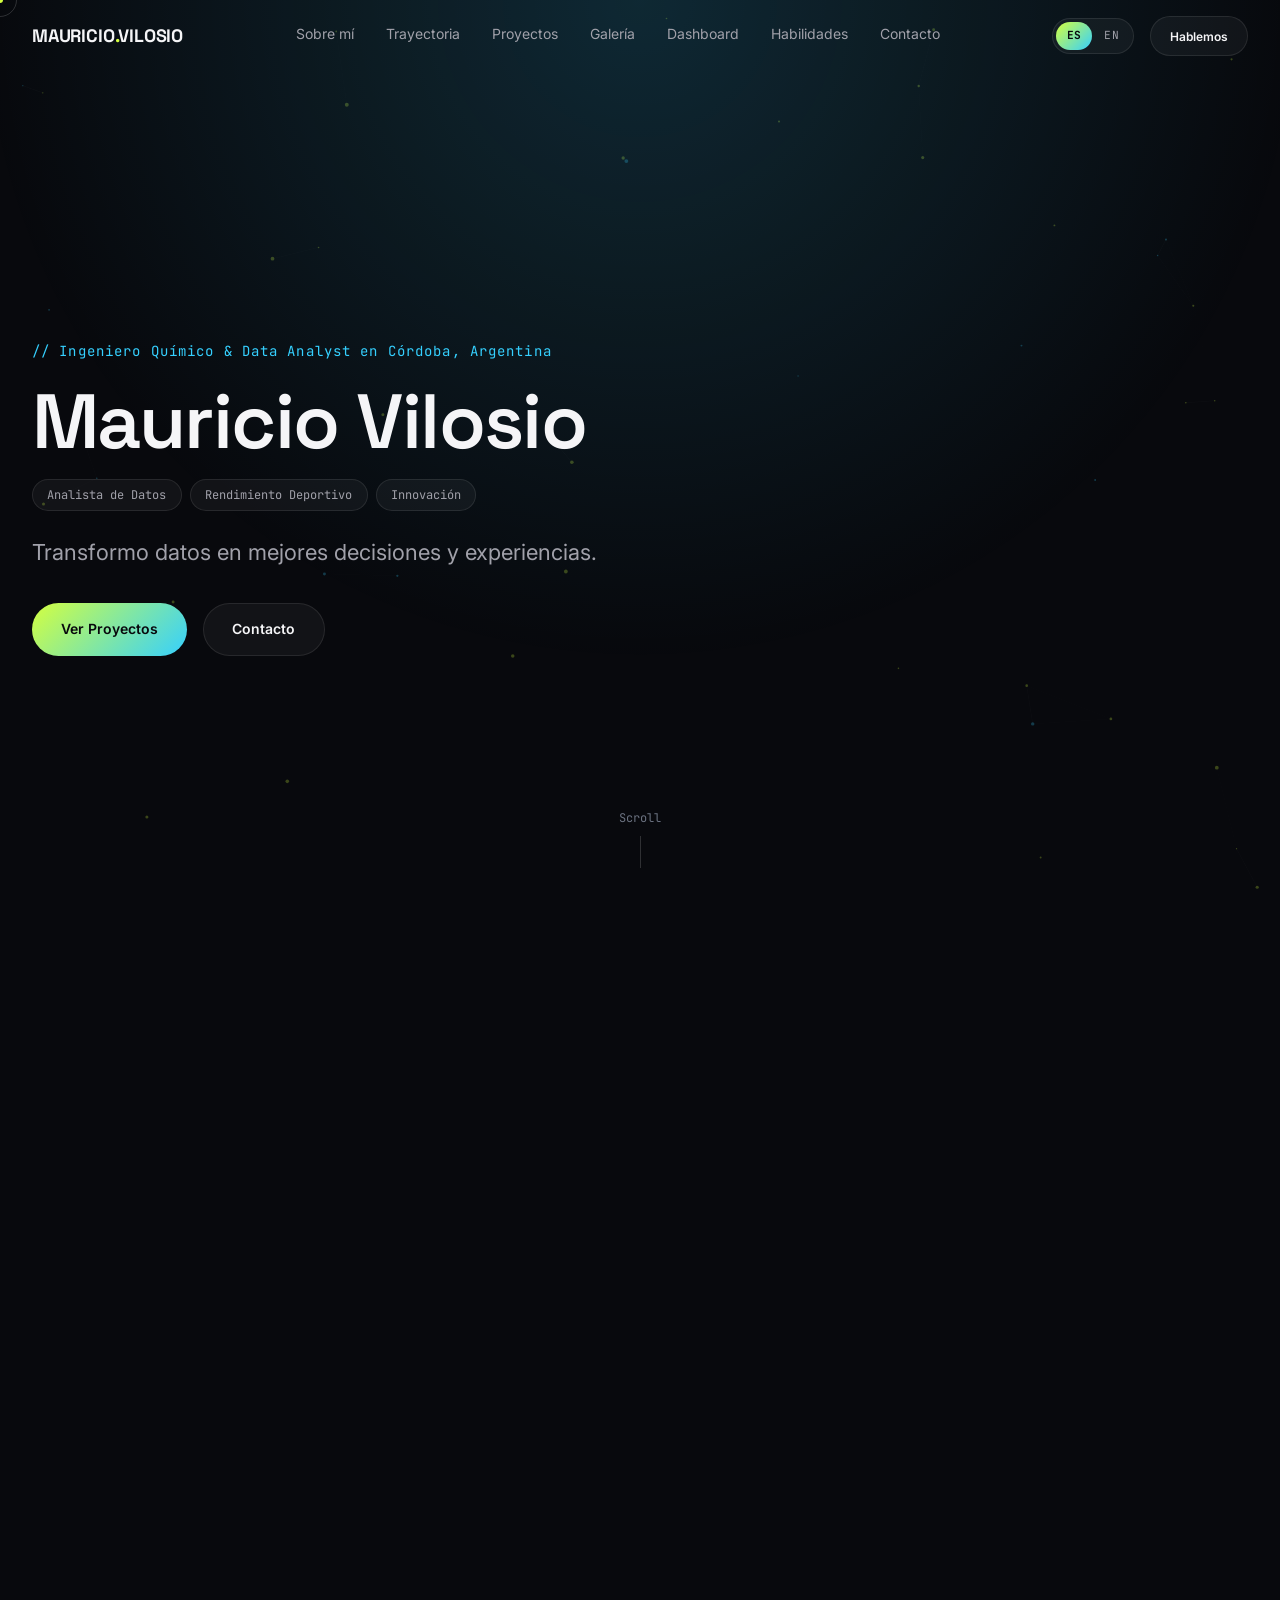
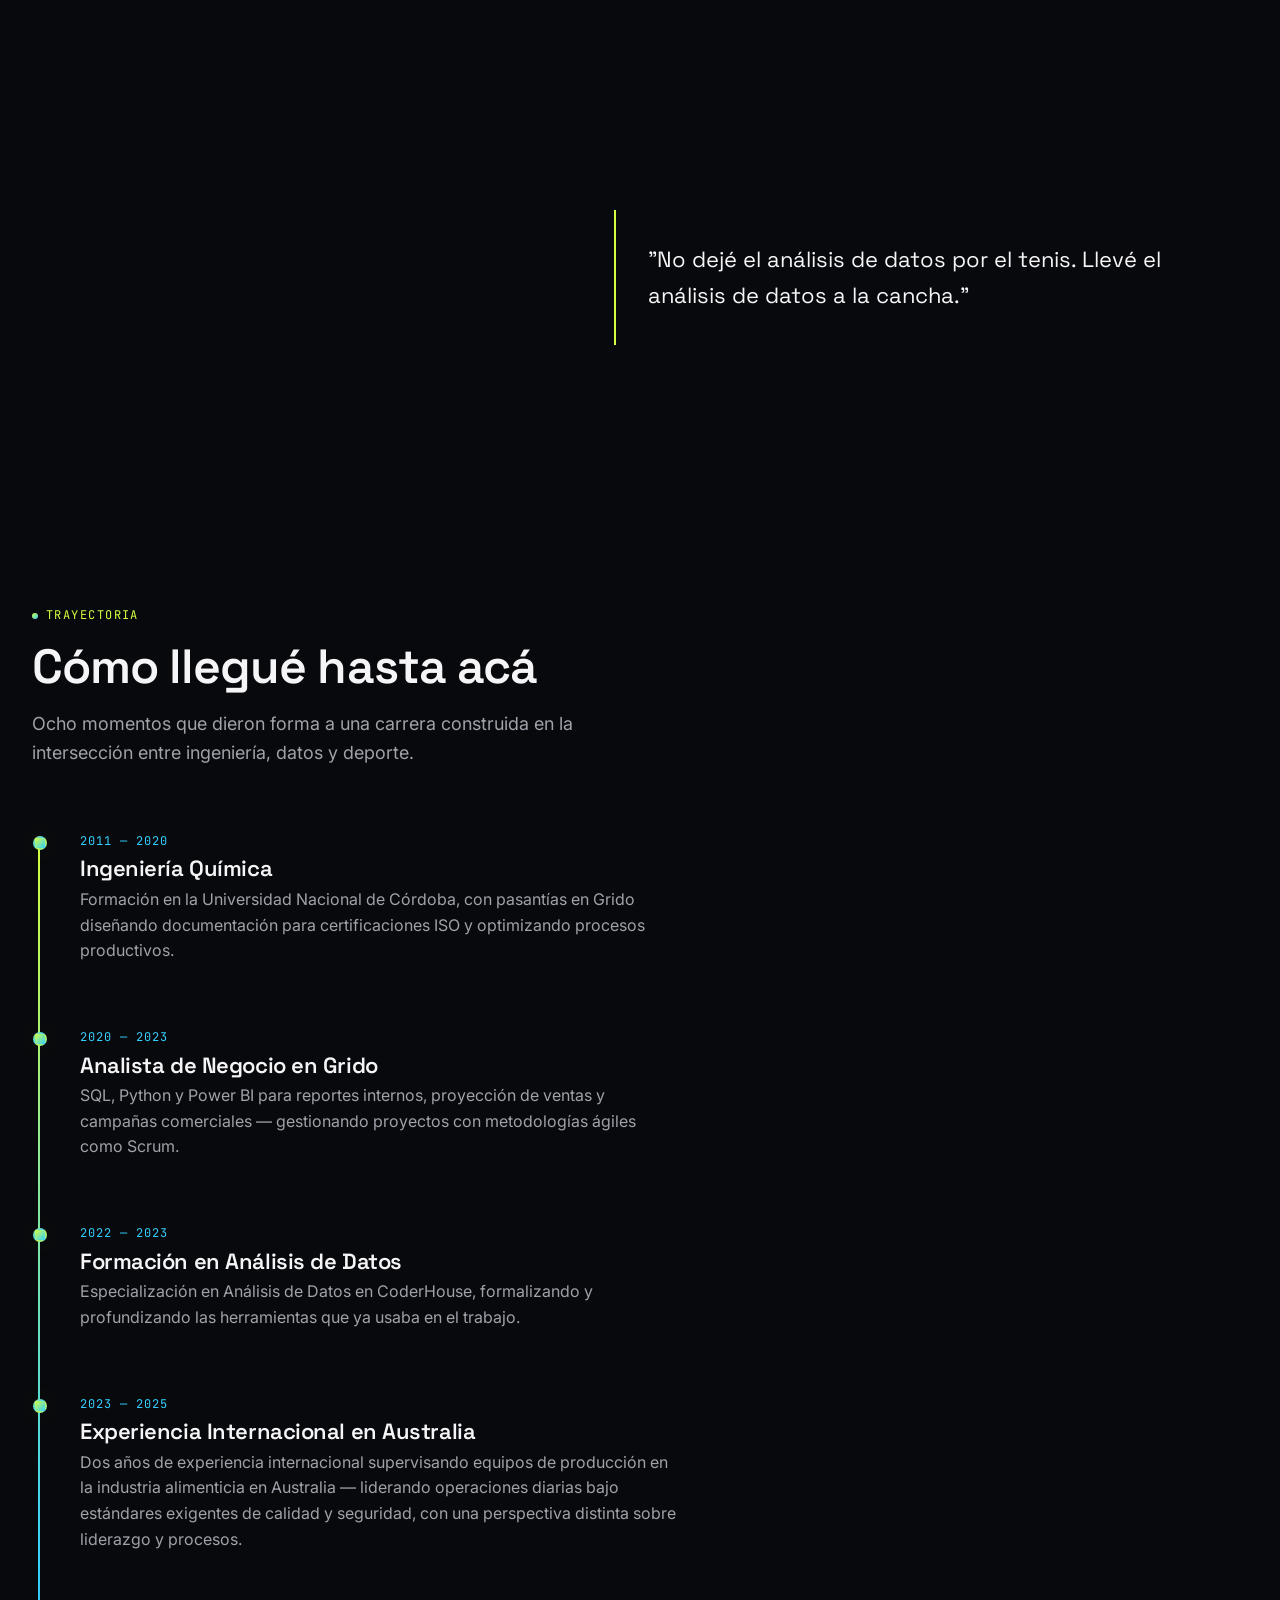
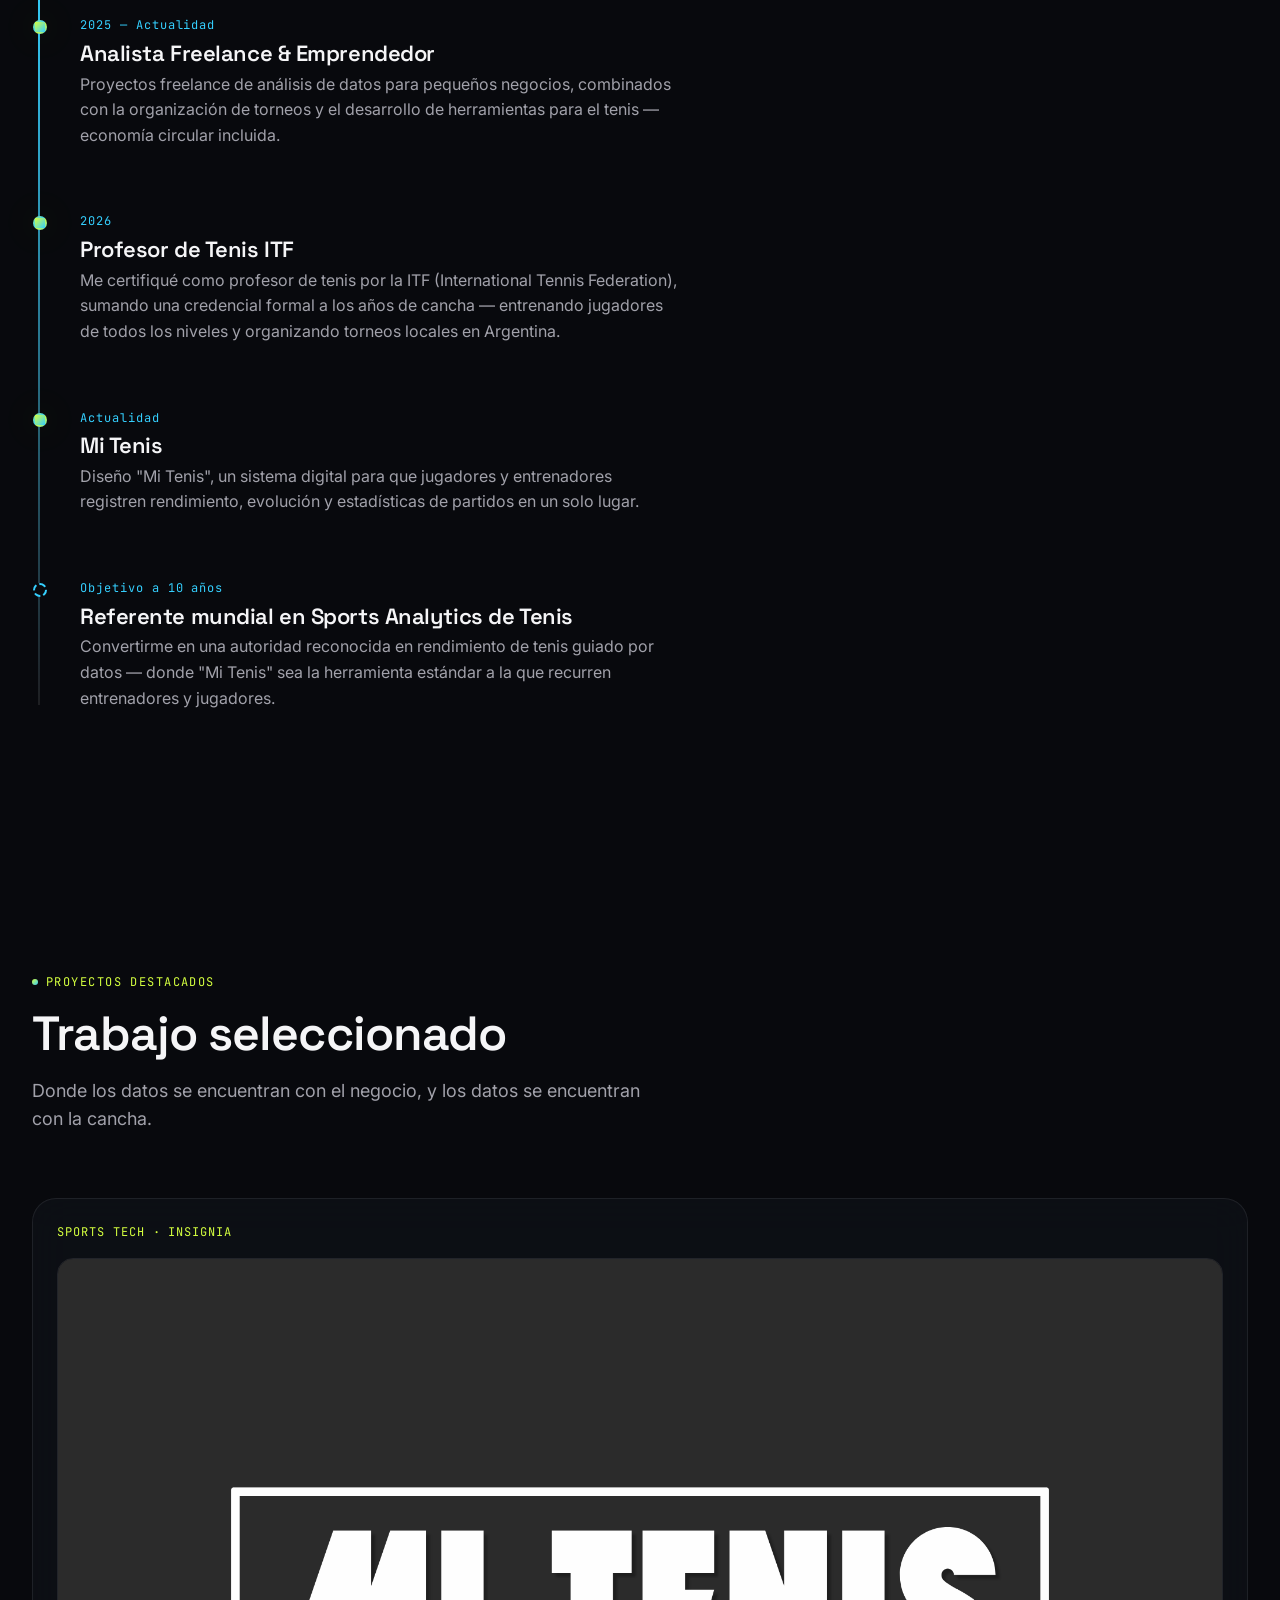
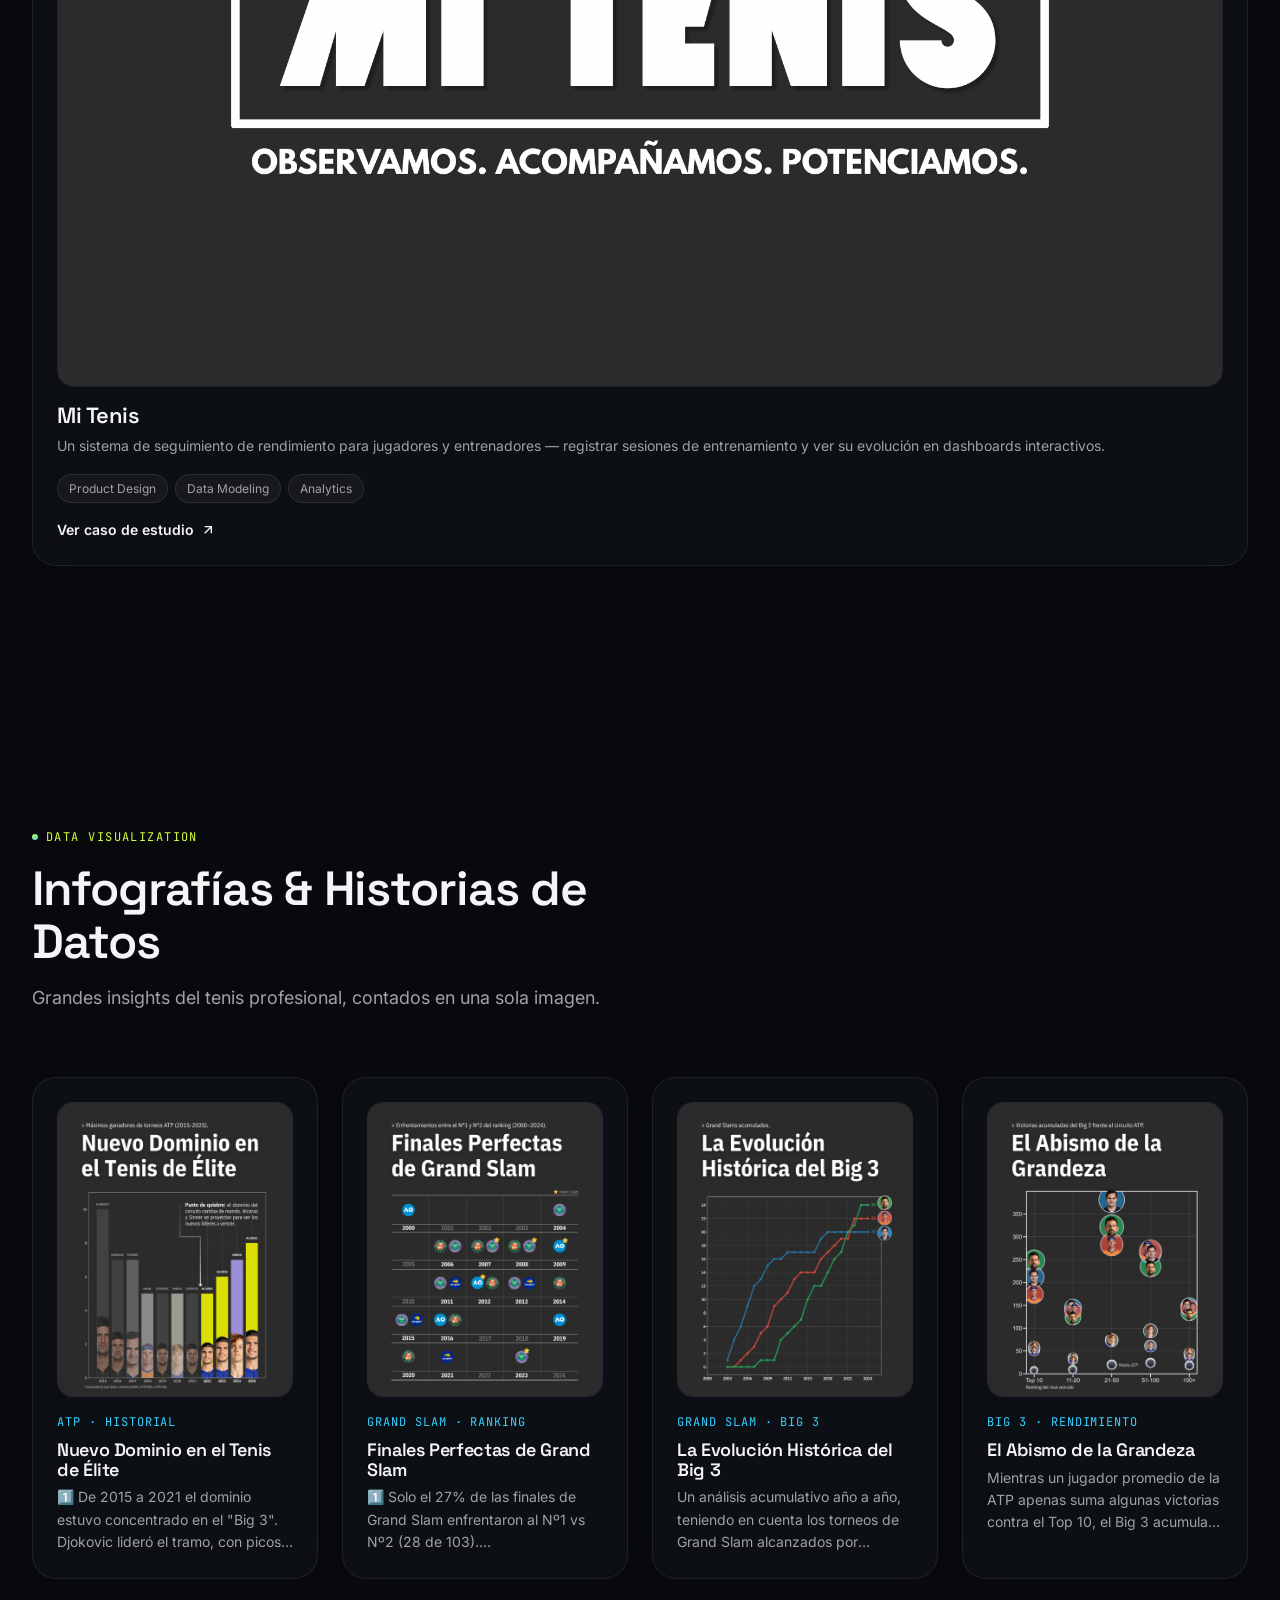
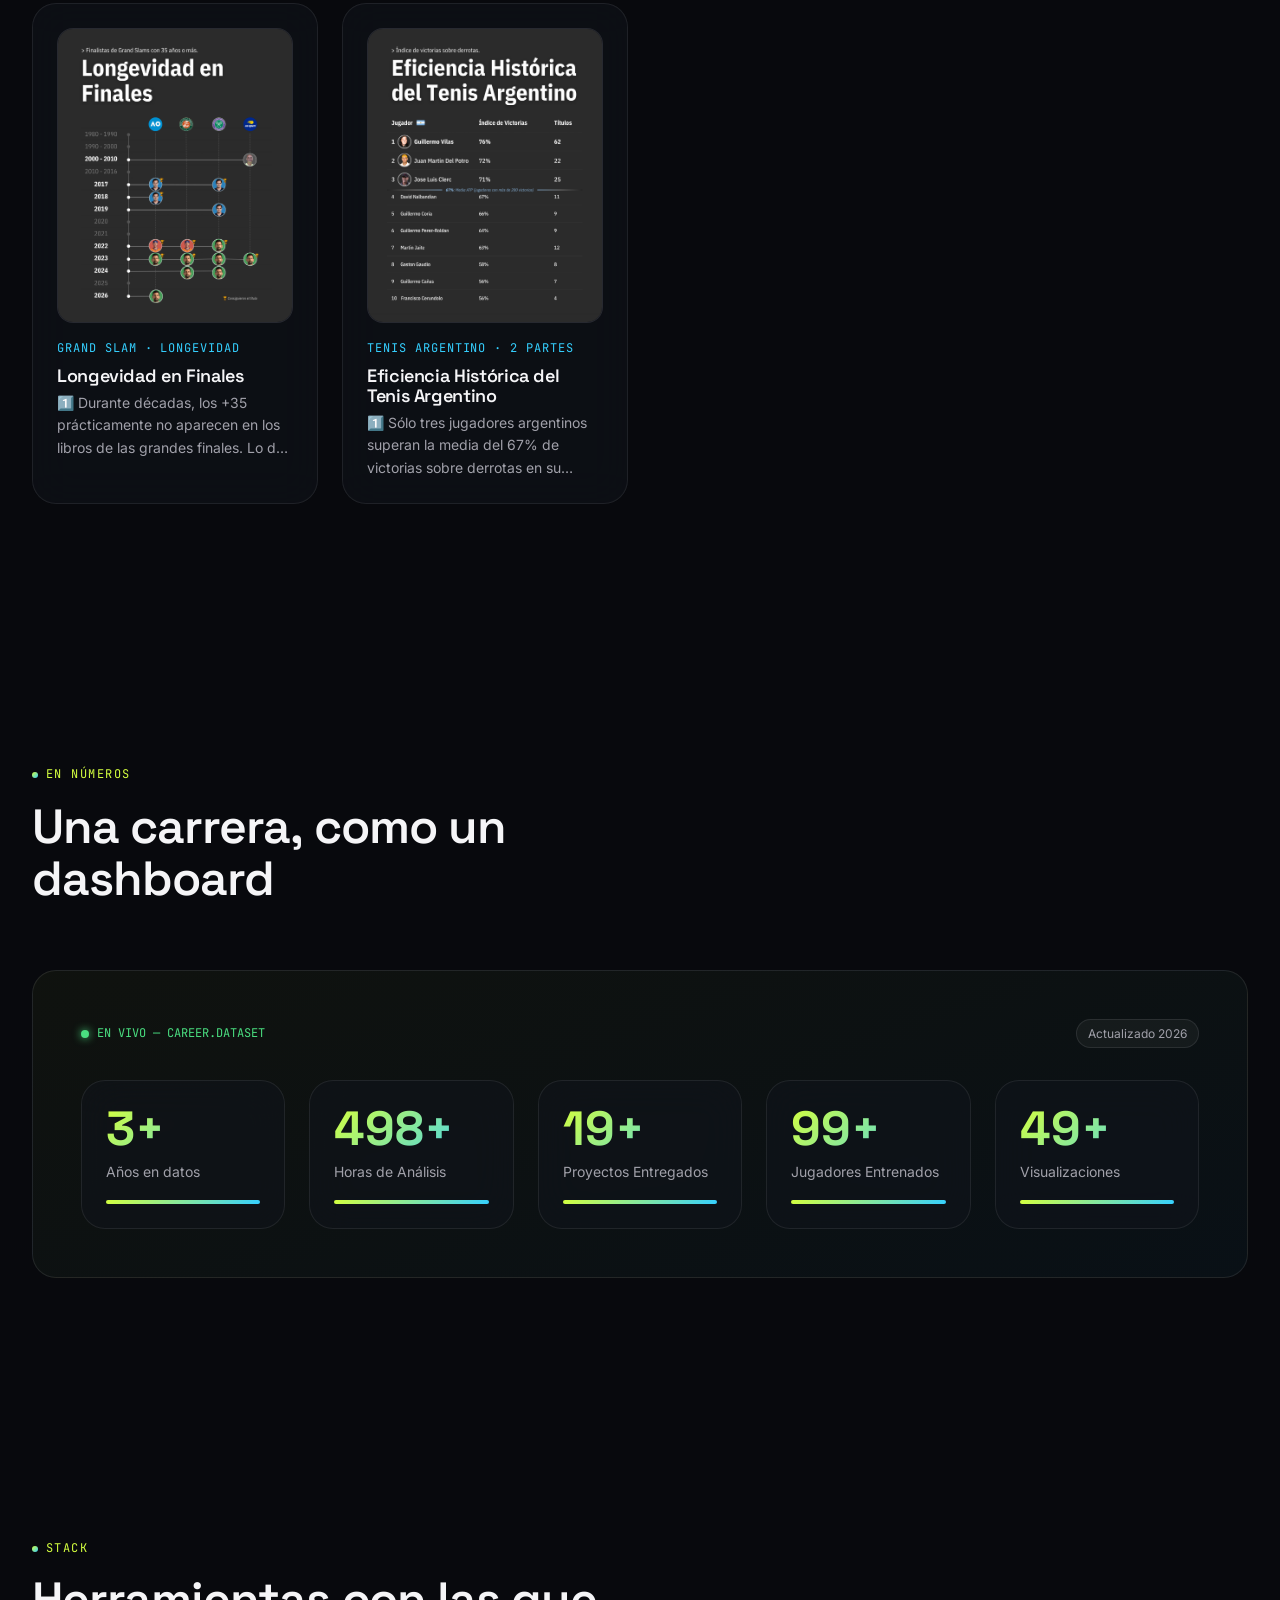
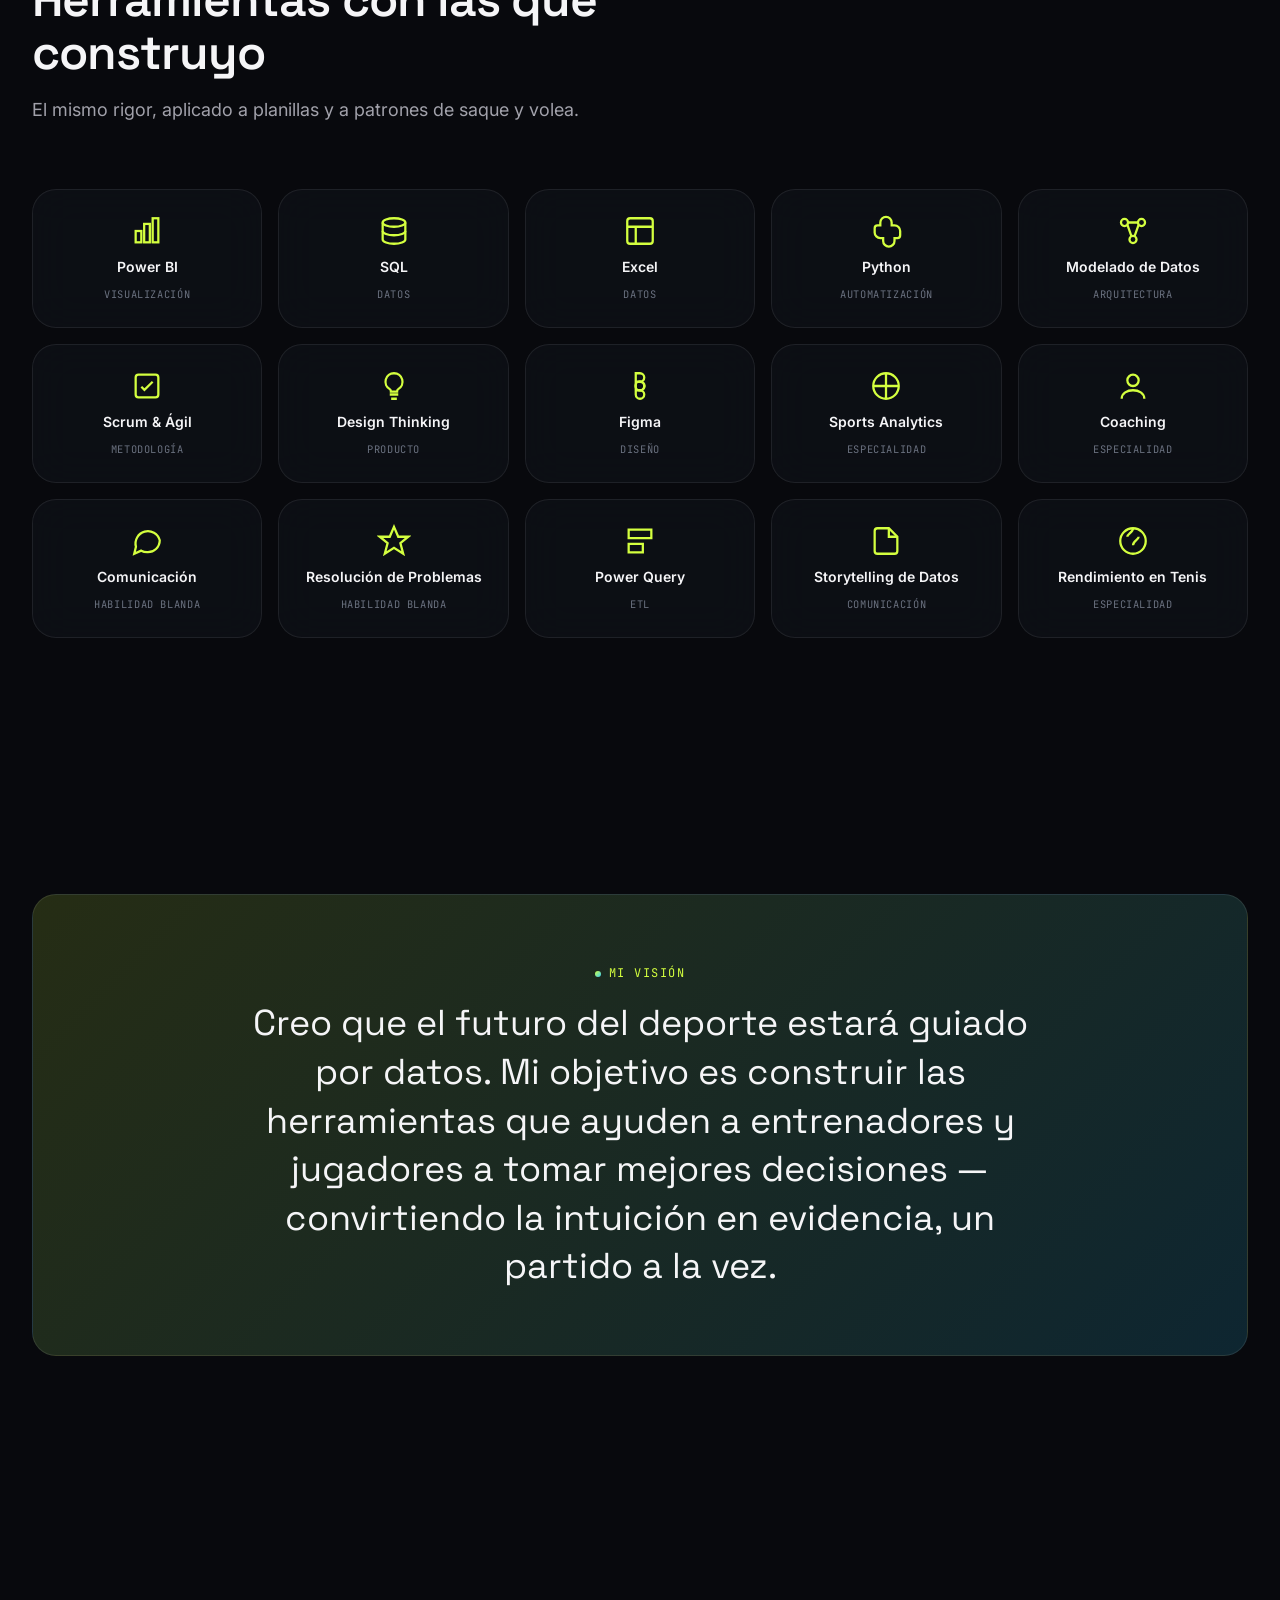
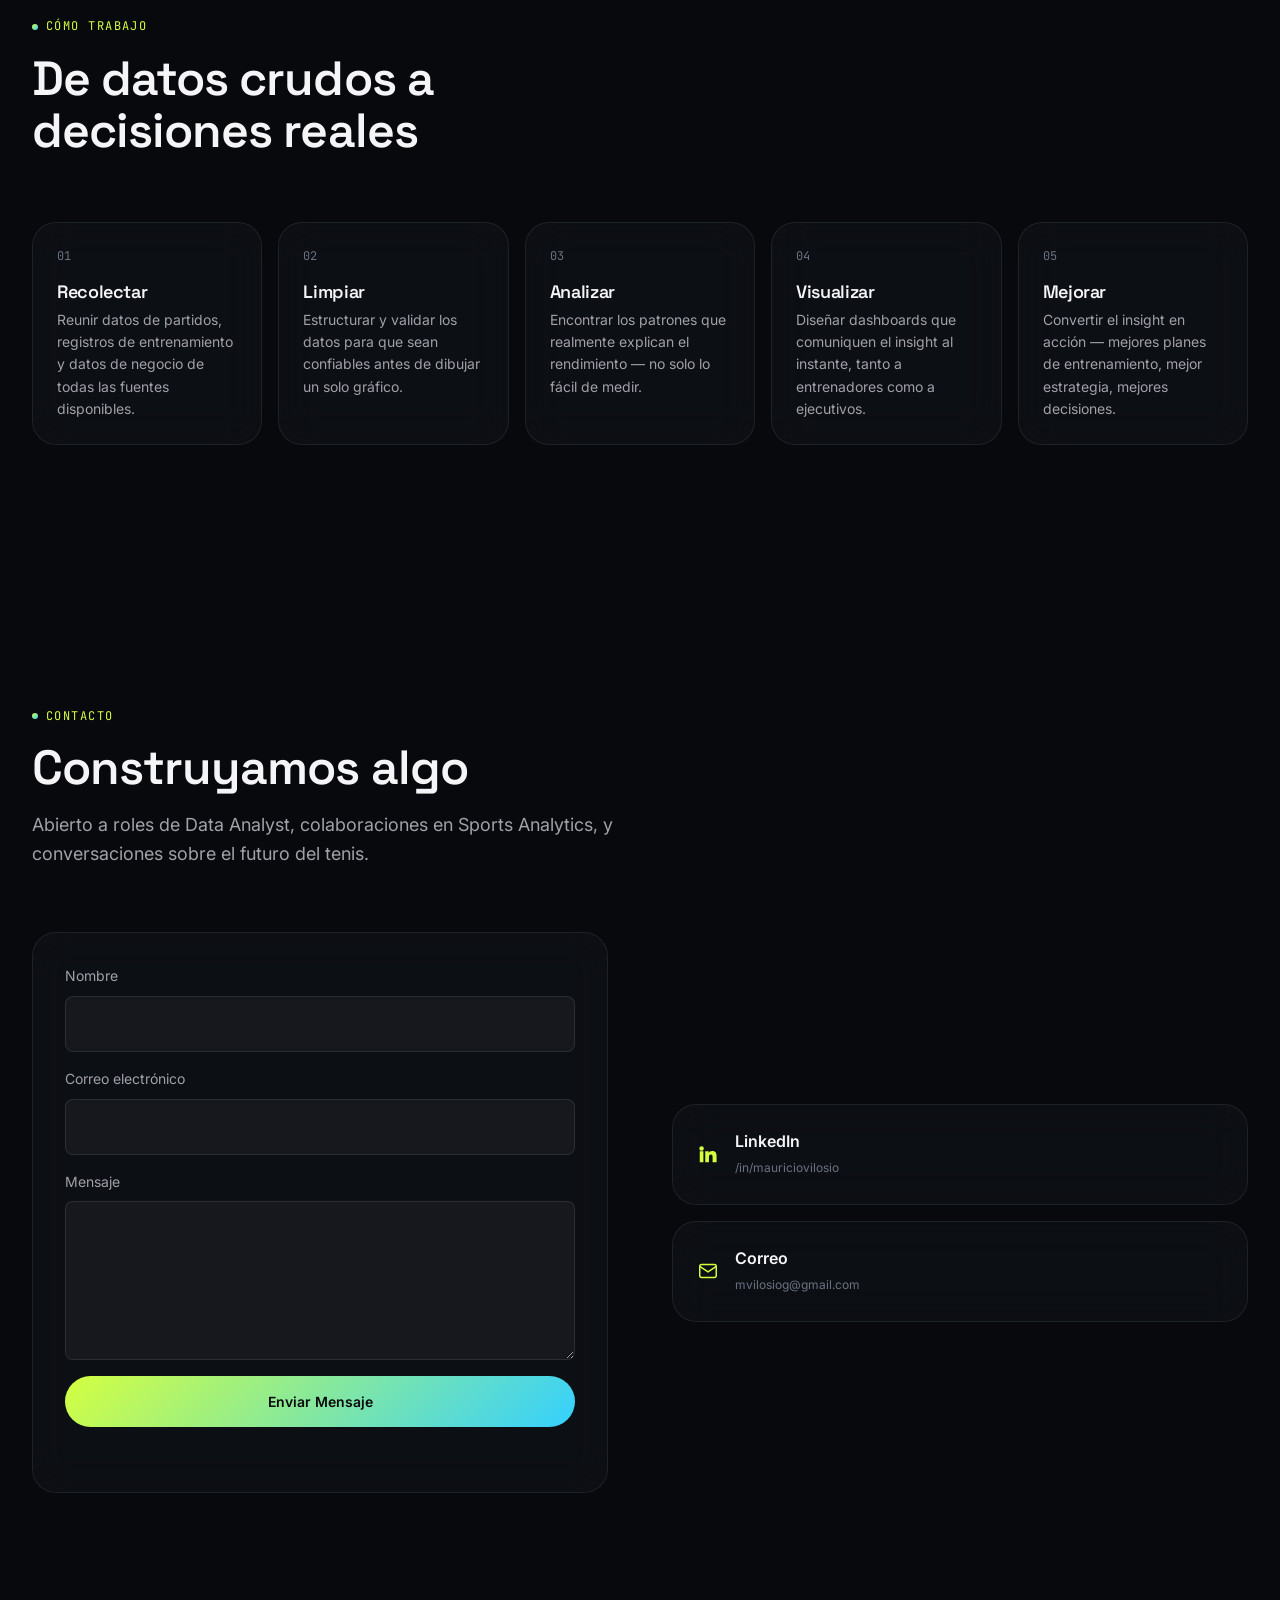
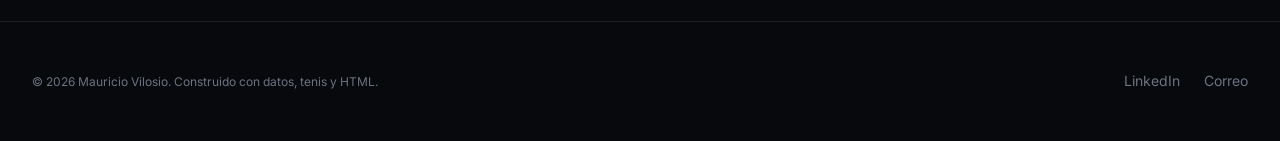
==== index.html @ 8cf083b3 "Codigo Google Analytics" ====
<!DOCTYPE html>
<html lang="es">
<head>
  <!-- Google tag (gtag.js) -->
  <script async src="https://www.googletagmanager.com/gtag/js?id=G-2JZ20VFDZV"></script>
  <script>
    window.dataLayer = window.dataLayer || [];
    function gtag(){dataLayer.push(arguments);}
    gtag("js", new Date());
    gtag("config", "G-2JZ20VFDZV");
  </script>
  <meta charset="UTF-8" />
  <meta name="viewport" content="width=device-width, initial-scale=1.0" />
  <title>Mauricio Vilosio — Data Analyst &amp; Sports Analytics</title>
  <meta name="description" content="Mauricio Vilosio: Ingeniero Químico y Data Analyst que transforma datos en mejores decisiones, mejor rendimiento y mejores experiencias — combinando Data Analytics y Tenis a través de Sports Analytics, coaching y 'Mi Tenis'." />
  <meta name="keywords" content="Data Analyst, Sports Analytics, Tennis Performance, Power BI, SQL, Data Visualization, Mi Tenis, Mauricio Vilosio" />
  <meta name="author" content="Mauricio Vilosio" />

  <!-- Open Graph / social preview -->
  <meta property="og:type" content="website" />
  <meta property="og:title" content="Mauricio Vilosio — Data Analyst & Sports Analytics" />
  <meta property="og:description" content="Transformo datos en mejores decisiones y experiencias." />
  <meta name="twitter:card" content="summary" />

  <link rel="icon" type="image/svg+xml" href="assets/favicon.svg" />
  <link rel="canonical" href="https://mauriciovilosio.github.io/portfolio/" />

  <!-- Fonts -->
  <link rel="preconnect" href="https://fonts.googleapis.com" />
  <link rel="preconnect" href="https://fonts.gstatic.com" crossorigin />
  <link href="https://fonts.googleapis.com/css2?family=Space+Grotesk:wght@500;600;700&family=Inter:wght@400;500;600;700&family=JetBrains+Mono:wght@400;500&display=swap" rel="stylesheet" />

  <!-- Styles (order matters: tokens -> base -> components -> animation -> responsive) -->
  <link rel="stylesheet" href="css/variables.css?v=20260709b" />
  <link rel="stylesheet" href="css/base.css?v=20260709b" />
  <link rel="stylesheet" href="css/components.css?v=20260709b" />
  <link rel="stylesheet" href="css/animations.css?v=20260709b" />
  <link rel="stylesheet" href="css/responsive.css?v=20260709b" />
</head>
<body>
  <a href="#main" class="skip-link">Saltar al contenido</a>
  <canvas id="particles-canvas" aria-hidden="true"></canvas>

  <!-- ============================= NAV ============================= -->
  <header class="nav" data-aos>
    <div class="container nav__inner">
      <a href="#hero" class="nav__logo">MAURICIO<span>.</span>VILOSIO</a>
      <nav class="nav__links" aria-label="Primary">
        <a href="#about" data-i18n="nav.about">Sobre mí</a>
        <a href="#timeline" data-i18n="nav.journey">Trayectoria</a>
        <a href="#projects" data-i18n="nav.projects">Proyectos</a>
        <a href="#gallery" data-i18n="nav.gallery">Galería</a>
        <a href="#dashboard" data-i18n="nav.dashboard">Dashboard</a>
        <a href="#skills" data-i18n="nav.skills">Habilidades</a>
        <a href="#contact" data-i18n="nav.contact">Contacto</a>
      </nav>
      <div class="nav__actions">
        <div class="lang-switch" role="group" aria-label="Language / Idioma">
          <button type="button" class="lang-switch__btn" data-lang="es">ES</button>
          <button type="button" class="lang-switch__btn" data-lang="en">EN</button>
        </div>
        <a href="#contact" class="btn btn--secondary btn--sm" data-i18n="nav.cta">Hablemos</a>
        <button class="nav__toggle" aria-label="Toggle menu" aria-expanded="false">
          <span></span><span></span><span></span>
        </button>
      </div>
    </div>
  </header>

  <main id="main">
    <!-- ============================= HERO ============================= -->
    <section class="hero" id="hero">
      <div class="container hero__grid">
        <div class="hero__copy">
          <p class="hero__eyebrow" data-i18n="hero.eyebrow">// Ingeniero Químico &amp; Data Analyst en Córdoba, Argentina</p>
          <h1 class="hero__title">Mauricio Vilosio</h1>
          <div class="hero__roles">
            <span class="role-pill" data-i18n="hero.role1">Analista de Datos</span>
            <span class="role-pill" data-i18n="hero.role2">Rendimiento Deportivo</span>
            <span class="role-pill" data-i18n="hero.role3">Innovación</span>
          </div>
          <p class="hero__subtitle" data-i18n="hero.subtitle">Transformo datos en mejores decisiones y experiencias.</p>
          <div class="hero__actions">
            <a href="#projects" class="btn btn--primary" data-i18n="hero.btnProjects">Ver Proyectos</a>
            <a href="#contact" class="btn btn--secondary" data-i18n="hero.btnContact">Contacto</a>
          </div>
        </div>
      </div>
      <div class="hero__scroll-cue"><span data-i18n="hero.scroll">Scroll</span><span class="line"></span></div>
    </section>

    <!-- ============================= ABOUT ============================= -->
    <section class="section" id="about">
      <div class="container about__layout">
        <div class="section-header reveal">
          <p class="eyebrow" data-i18n="about.eyebrow">Sobre mí</p>
          <h2 class="section-title" data-i18n-html="about.title">De las planillas<br />a la cancha.</h2>
        </div>
        <div class="about__story">
          <p class="reveal" data-i18n-html="about.p1">Estudié Ingeniería Química en la Universidad Nacional de Córdoba porque quería entender cómo funcionan los sistemas complejos — y salí de la carrera con algo más útil que un título: la costumbre de pensar en <strong>procesos, causas y mejora continua</strong>.</p>
          <p class="reveal" data-i18n-html="about.p2">Esa costumbre terminó llevándome a los datos. Durante mi paso por Grido —primero en Ingeniería, después como Analista de Negocio— pasé de optimizar líneas de producción a optimizar decisiones de negocio con <strong>SQL, Python y Power BI</strong>. Después crucé el mundo: <strong>dos años</strong> supervisando equipos de producción en Australia, una experiencia que me enseñó a liderar en otro idioma, bajo otros estándares, con otra gente.</p>
          <p class="reveal" data-i18n-html="about.p3">En 2026 cerré un círculo distinto: me certifiqué como <strong>profesor de tenis por la ITF</strong> (International Tennis Federation). Llevaba años enseñando de forma informal, pero quería la misma rigurosidad ahí que aplico en el análisis de datos — no solo intuición de cancha, sino una base formal para construir sobre ella.</p>
          <p class="reveal" data-i18n-html="about.p4">Esa intersección es exactamente donde nació <strong>"Mi Tenis"</strong>: un sistema que estoy construyendo para que jugadores y entrenadores dejen de confiar solo en la memoria y el ojo entrenado, y empiecen a ver su juego con la misma claridad con la que un Analista de Datos ve un negocio.</p>
          <p class="reveal" data-i18n-html="about.p5">Hoy soy <strong>Ingeniero, Analista de Datos y Profesor de Tenis certificado por la ITF</strong> — tres títulos que en el papel no tienen mucho que ver entre sí, pero que en la práctica son la misma búsqueda: entender sistemas, encontrar patrones, y construir algo mejor con esa información.</p>
          <blockquote class="about__quote reveal" data-i18n="about.quote">"No dejé el análisis de datos por el tenis. Llevé el análisis de datos a la cancha."</blockquote>
        </div>
      </div>
    </section>

    <!-- ============================= TIMELINE ============================= -->
    <section class="section" id="timeline">
      <div class="container">
        <div class="section-header reveal">
          <p class="eyebrow" data-i18n="timeline.eyebrow">Trayectoria</p>
          <h2 class="section-title" data-i18n="timeline.title">Cómo llegué hasta acá</h2>
          <p class="section-subtitle" data-i18n="timeline.subtitle">Ocho momentos que dieron forma a una carrera construida en la intersección entre ingeniería, datos y deporte.</p>
        </div>

        <div class="timeline">
          <div class="timeline__item is-active reveal">
            <span class="timeline__dot"></span>
            <p class="timeline__year" data-i18n="timeline.item1.year">2011 — 2020</p>
            <h3 class="timeline__title" data-i18n="timeline.item1.title">Ingeniería Química</h3>
            <p class="timeline__desc" data-i18n="timeline.item1.desc">Formación en la Universidad Nacional de Córdoba, con pasantías en Grido diseñando documentación para certificaciones ISO y optimizando procesos productivos.</p>
          </div>
          <div class="timeline__item is-active reveal">
            <span class="timeline__dot"></span>
            <p class="timeline__year" data-i18n="timeline.item2.year">2020 — 2023</p>
            <h3 class="timeline__title" data-i18n="timeline.item2.title">Analista de Negocio en Grido</h3>
            <p class="timeline__desc" data-i18n="timeline.item2.desc">SQL, Python y Power BI para reportes internos, proyección de ventas y campañas comerciales — gestionando proyectos con metodologías ágiles como Scrum.</p>
          </div>
          <div class="timeline__item is-active reveal">
            <span class="timeline__dot"></span>
            <p class="timeline__year" data-i18n="timeline.item3.year">2022 — 2023</p>
            <h3 class="timeline__title" data-i18n="timeline.item3.title">Formación en Análisis de Datos</h3>
            <p class="timeline__desc" data-i18n="timeline.item3.desc">Especialización en Análisis de Datos en CoderHouse, formalizando y profundizando las herramientas que ya usaba en el trabajo.</p>
          </div>
          <div class="timeline__item is-active reveal">
            <span class="timeline__dot"></span>
            <p class="timeline__year" data-i18n="timeline.item4.year">2023 — 2025</p>
            <h3 class="timeline__title" data-i18n="timeline.item4.title">Experiencia Internacional en Australia</h3>
            <p class="timeline__desc" data-i18n="timeline.item4.desc">Dos años de experiencia internacional supervisando equipos de producción en la industria alimenticia en Australia — liderando operaciones diarias bajo estándares exigentes de calidad y seguridad, con una perspectiva distinta sobre liderazgo y procesos.</p>
          </div>
          <div class="timeline__item is-active reveal">
            <span class="timeline__dot"></span>
            <p class="timeline__year" data-i18n="timeline.item5.year">2025 — Actualidad</p>
            <h3 class="timeline__title" data-i18n="timeline.item5.title">Analista Freelance &amp; Emprendedor</h3>
            <p class="timeline__desc" data-i18n="timeline.item5.desc">Proyectos freelance de análisis de datos para pequeños negocios, combinados con la organización de torneos y el desarrollo de herramientas para el tenis — economía circular incluida.</p>
          </div>
          <div class="timeline__item is-active reveal">
            <span class="timeline__dot"></span>
            <p class="timeline__year" data-i18n="timeline.item6.year">2026</p>
            <h3 class="timeline__title" data-i18n="timeline.item6.title">Profesor de Tenis ITF</h3>
            <p class="timeline__desc" data-i18n="timeline.item6.desc">Me certifiqué como profesor de tenis por la ITF (International Tennis Federation), sumando una credencial formal a los años de cancha — entrenando jugadores de todos los niveles y organizando torneos locales en Argentina.</p>
          </div>
          <div class="timeline__item is-active reveal">
            <span class="timeline__dot"></span>
            <p class="timeline__year" data-i18n="timeline.item7.year">Actualidad</p>
            <h3 class="timeline__title" data-i18n="timeline.item7.title">Mi Tenis</h3>
            <p class="timeline__desc" data-i18n="timeline.item7.desc">Diseño "Mi Tenis", un sistema digital para que jugadores y entrenadores registren rendimiento, evolución y estadísticas de partidos en un solo lugar.</p>
          </div>
          <div class="timeline__item timeline__item--future reveal">
            <span class="timeline__dot"></span>
            <p class="timeline__year" data-i18n="timeline.item8.year">Objetivo a 10 años</p>
            <h3 class="timeline__title" data-i18n="timeline.item8.title">Referente mundial en Sports Analytics de Tenis</h3>
            <p class="timeline__desc" data-i18n="timeline.item8.desc">Convertirme en una autoridad reconocida en rendimiento de tenis guiado por datos — donde "Mi Tenis" sea la herramienta estándar a la que recurren entrenadores y jugadores.</p>
          </div>
        </div>
      </div>
    </section>

    <!-- ============================= FEATURED PROJECTS ============================= -->
    <section class="section" id="projects">
      <div class="container">
        <div class="section-header reveal">
          <p class="eyebrow" data-i18n="projects.eyebrow">Proyectos Destacados</p>
          <h2 class="section-title" data-i18n="projects.title">Trabajo seleccionado</h2>
          <p class="section-subtitle" data-i18n="projects.subtitle">Donde los datos se encuentran con el negocio, y los datos se encuentran con la cancha.</p>
        </div>

        <div class="projects-grid">
          <a class="glass-card project-card reveal" href="projects/mi-tenis.html" data-transition>
            <p class="project-card__tag" data-i18n="proj.mitenis.tag">Sports Tech · Insignia</p>
            <div class="project-card__media"><img src="assets/images/mitenis-cover.png" alt="Vista previa de Mi Tenis" loading="lazy" /></div>
            <h3 class="project-card__title">Mi Tenis</h3>
            <p class="project-card__desc" data-i18n="proj.mitenis.desc">Un sistema de seguimiento de rendimiento para jugadores y entrenadores — registrar sesiones de entrenamiento y ver su evolución en dashboards interactivos.</p>
            <div class="project-card__stack"><span class="chip">Product Design</span><span class="chip">Data Modeling</span><span class="chip">Analytics</span></div>
            <span class="project-card__link" data-i18n="projects.viewCase">Ver caso de estudio <svg viewBox="0 0 24 24" fill="none" stroke="currentColor" stroke-width="2"><path d="M7 17 17 7M7 7h10v10"/></svg></span>
          </a>
        </div>
      </div>
    </section>

    <!-- ============================= GALLERY / DATA VIZ ============================= -->
    <section class="section" id="gallery">
      <div class="container">
        <div class="section-header reveal">
          <p class="eyebrow" data-i18n="gallery.eyebrow">Data Visualization</p>
          <h2 class="section-title" data-i18n="gallery.title">Infografías &amp; Historias de Datos</h2>
          <p class="section-subtitle" data-i18n="gallery.subtitle">Grandes insights del tenis profesional, contados en una sola imagen.</p>
        </div>

        <div class="showcase-grid">
          <button type="button" class="glass-card showcase-card reveal" data-lightbox-trigger data-img="assets/images/gallery/nuevo-dominio-circuito-atp.png">
            <div class="showcase-card__media"><img src="assets/images/gallery/nuevo-dominio-circuito-atp.png" alt="Nuevo Dominio en el Tenis de Élite" loading="lazy" /></div>
            <p class="showcase-card__tag" data-i18n="gallery.item1.tag">ATP · Historial</p>
            <h3 class="showcase-card__title" data-i18n="gallery.item1.title">Nuevo Dominio en el Tenis de Élite</h3>
            <p class="showcase-card__desc" data-i18n-html="gallery.item1.desc">1️⃣ De 2015 a 2021 el dominio estuvo concentrado en el "Big 3". Djokovic lideró el tramo, con picos muy marcados e inalcanzables.<br /><br />2️⃣ Desde 2022 cambia la tendencia: aparece una nueva generación y los títulos empiezan a repartirse distinto.<br /><br />3️⃣ Alcaraz y Sinner marcan el nuevo ritmo. Los números muestran un recambio claro en la cima del circuito.</p>
          </button>
          <button type="button" class="glass-card showcase-card reveal" data-lightbox-trigger data-img="assets/images/gallery/finales-gs-1-vs-2.png">
            <div class="showcase-card__media"><img src="assets/images/gallery/finales-gs-1-vs-2.png" alt="Finales Perfectas de Grand Slam" loading="lazy" /></div>
            <p class="showcase-card__tag" data-i18n="gallery.item2.tag">Grand Slam · Ranking</p>
            <h3 class="showcase-card__title" data-i18n="gallery.item2.title">Finales Perfectas de Grand Slam</h3>
            <p class="showcase-card__desc" data-i18n-html="gallery.item2.desc">1️⃣ Solo el 27% de las finales de Grand Slam enfrentaron al Nº1 vs Nº2 (28 de 103).<br /><br />2️⃣ Wimbledon (9) y Roland Garros (8) son los escenarios más recurrentes para las grandes finales.<br /><br />3️⃣ Solo 8 jugadores participaron en este tipo de finales en todo el siglo. El pico se concentra entre 2006 y 2016, con Federer, Nadal y Djokovic dominando el circuito.</p>
          </button>
          <button type="button" class="glass-card showcase-card reveal" data-lightbox-trigger data-img="assets/images/gallery/evolucion-big-3.png">
            <div class="showcase-card__media"><img src="assets/images/gallery/evolucion-big-3.png" alt="La Evolución Histórica del Big 3" loading="lazy" /></div>
            <p class="showcase-card__tag" data-i18n="gallery.item3.tag">Grand Slam · Big 3</p>
            <h3 class="showcase-card__title" data-i18n="gallery.item3.title">La Evolución Histórica del Big 3</h3>
            <p class="showcase-card__desc" data-i18n="gallery.item3.desc">Un análisis acumulativo año a año, teniendo en cuenta los torneos de Grand Slam alcanzados por Federer, Nadal y Djokovic, en toda su carrera.</p>
          </button>
          <button type="button" class="glass-card showcase-card reveal" data-lightbox-trigger data-img="assets/images/gallery/victorias-top10.png">
            <div class="showcase-card__media"><img src="assets/images/gallery/victorias-top10.png" alt="El Abismo de la Grandeza" loading="lazy" /></div>
            <p class="showcase-card__tag" data-i18n="gallery.item4.tag">Big 3 · Rendimiento</p>
            <h3 class="showcase-card__title" data-i18n="gallery.item4.title">El Abismo de la Grandeza</h3>
            <p class="showcase-card__desc" data-i18n="gallery.item4.desc">Mientras un jugador promedio de la ATP apenas suma algunas victorias contra el Top 10, el Big 3 acumula un % de victorias 15 veces superior a la media.</p>
          </button>
          <button type="button" class="glass-card showcase-card reveal" data-lightbox-trigger data-img="assets/images/gallery/finalistas-mas-35.png">
            <div class="showcase-card__media"><img src="assets/images/gallery/finalistas-mas-35.png" alt="Longevidad en Finales" loading="lazy" /></div>
            <p class="showcase-card__tag" data-i18n="gallery.item5.tag">Grand Slam · Longevidad</p>
            <h3 class="showcase-card__title" data-i18n="gallery.item5.title">Longevidad en Finales</h3>
            <p class="showcase-card__desc" data-i18n-html="gallery.item5.desc">1️⃣ Durante décadas, los +35 prácticamente no aparecen en los libros de las grandes finales. Lo de Agassi termina quedando como una excepción aislada.<br /><br />2️⃣ En 2017, Federer cambia la foto. No fue solo volver a una final, fue volver a instalar la idea de que la edad ya no marcaba el límite.<br /><br />3️⃣ Djokovic termina de cambiar la historia. No entra una vez, se mantiene, incluso con más continuidad que Nadal. La longevidad dejó de ser noticia y empezó a ser quizás un patrón.</p>
          </button>
          <button type="button" class="glass-card showcase-card reveal" data-lightbox-trigger data-img="assets/images/gallery/victorias-argentinos-1.png, assets/images/gallery/victorias-argentinos-2.png">
            <div class="showcase-card__media"><img src="assets/images/gallery/victorias-argentinos-1.png" alt="Eficiencia Histórica del Tenis Argentino" loading="lazy" /></div>
            <p class="showcase-card__tag" data-i18n="gallery.item6.tag">Tenis Argentino · 2 partes</p>
            <h3 class="showcase-card__title" data-i18n="gallery.item6.title">Eficiencia Histórica del Tenis Argentino</h3>
            <p class="showcase-card__desc" data-i18n-html="gallery.item6.desc">1️⃣ Sólo tres jugadores argentinos superan la media del 67% de victorias sobre derrotas en su carrera.<br /><br />2️⃣ Del Potro es el argentino que mejor combinó consistencia y capacidad de competir contra el Top 10.<br /><br />3️⃣ Argentina siempre tuvo jugadores muy buenos y competitivos, pero ganarle de manera constante a los mejores del mundo sigue siendo el paso más difícil.</p>
          </button>
        </div>
      </div>
    </section>

    <!-- ============================= DASHBOARD / KPIs ============================= -->
    <section class="section" id="dashboard">
      <div class="container">
        <div class="section-header reveal">
          <p class="eyebrow" data-i18n="dashboard.eyebrow">En números</p>
          <h2 class="section-title" data-i18n="dashboard.title">Una carrera, como un dashboard</h2>
        </div>

        <div class="dashboard reveal">
          <div class="dashboard__header">
            <span class="dashboard__status"><span class="dot"></span> <span data-i18n="dashboard.live">EN VIVO — CAREER.DATASET</span></span>
            <span class="chip" data-i18n="dashboard.updated">Actualizado 2026</span>
          </div>
          <div class="kpi-grid">
            <div class="glass-card kpi-card">
              <p class="kpi-card__value" data-target="4" data-suffix="+">0</p>
              <p class="kpi-card__label" data-i18n="kpi.years">Años en datos</p>
              <div class="kpi-card__bar"><span></span></div>
            </div>
            <div class="glass-card kpi-card">
              <p class="kpi-card__value" data-target="500" data-suffix="+">0</p>
              <p class="kpi-card__label" data-i18n="kpi.hours">Horas de Análisis</p>
              <div class="kpi-card__bar"><span></span></div>
            </div>
            <div class="glass-card kpi-card">
              <p class="kpi-card__value" data-target="20" data-suffix="+">0</p>
              <p class="kpi-card__label" data-i18n="kpi.projects">Proyectos Entregados</p>
              <div class="kpi-card__bar"><span></span></div>
            </div>
            <div class="glass-card kpi-card">
              <p class="kpi-card__value" data-target="100" data-suffix="+">0</p>
              <p class="kpi-card__label" data-i18n="kpi.players">Jugadores Entrenados</p>
              <div class="kpi-card__bar"><span></span></div>
            </div>
            <div class="glass-card kpi-card">
              <p class="kpi-card__value" data-target="50" data-suffix="+">0</p>
              <p class="kpi-card__label" data-i18n="kpi.views">Visualizaciones</p>
              <div class="kpi-card__bar"><span></span></div>
            </div>
          </div>
        </div>
      </div>
    </section>

    <!-- ============================= SKILLS ============================= -->
    <section class="section" id="skills">
      <div class="container">
        <div class="section-header reveal">
          <p class="eyebrow" data-i18n="skills.eyebrow">Stack</p>
          <h2 class="section-title" data-i18n="skills.title">Herramientas con las que construyo</h2>
          <p class="section-subtitle" data-i18n="skills.subtitle">El mismo rigor, aplicado a planillas y a patrones de saque y volea.</p>
        </div>

        <div class="skills-grid">
          <div class="glass-card skill-card reveal">
            <svg class="skill-card__icon" viewBox="0 0 24 24" fill="none" stroke="currentColor" stroke-width="1.6"><rect x="4" y="12" width="4" height="8"/><rect x="10" y="7" width="4" height="13"/><rect x="16" y="3" width="4" height="17"/></svg>
            <p class="skill-card__name">Power BI</p><p class="skill-card__category" data-i18n="skill.cat.viz">Visualización</p>
          </div>
          <div class="glass-card skill-card reveal">
            <svg class="skill-card__icon" viewBox="0 0 24 24" fill="none" stroke="currentColor" stroke-width="1.6"><ellipse cx="12" cy="6" rx="8" ry="3"/><path d="M4 6v6c0 1.66 3.58 3 8 3s8-1.34 8-3V6"/><path d="M4 12v6c0 1.66 3.58 3 8 3s8-1.34 8-3v-6"/></svg>
            <p class="skill-card__name">SQL</p><p class="skill-card__category" data-i18n="skill.cat.data">Datos</p>
          </div>
          <div class="glass-card skill-card reveal">
            <svg class="skill-card__icon" viewBox="0 0 24 24" fill="none" stroke="currentColor" stroke-width="1.6"><rect x="3" y="3" width="18" height="18" rx="2"/><path d="M3 9h18M9 21V9"/></svg>
            <p class="skill-card__name">Excel</p><p class="skill-card__category" data-i18n="skill.cat.data">Datos</p>
          </div>
          <div class="glass-card skill-card reveal">
            <svg class="skill-card__icon" viewBox="0 0 24 24" fill="none" stroke="currentColor" stroke-width="1.6"><path d="M12 2a4 4 0 0 0-4 4v2H6a2 2 0 0 0-2 2v3a4 4 0 0 0 4 4h2v2a4 4 0 0 0 4 4 4 4 0 0 0 4-4v-2h2a2 2 0 0 0 2-2v-3a4 4 0 0 0-4-4h-2V6a4 4 0 0 0-4-4Z"/></svg>
            <p class="skill-card__name">Python</p><p class="skill-card__category" data-i18n="skill.cat.automation">Automatización</p>
          </div>
          <div class="glass-card skill-card reveal">
            <svg class="skill-card__icon" viewBox="0 0 24 24" fill="none" stroke="currentColor" stroke-width="1.6"><circle cx="6" cy="6" r="2.5"/><circle cx="18" cy="6" r="2.5"/><circle cx="12" cy="18" r="2.5"/><path d="M8 7.5 11 16M16 7.5 13 16M8.5 6h7"/></svg>
            <p class="skill-card__name" data-i18n="skill.dataModeling">Modelado de Datos</p><p class="skill-card__category" data-i18n="skill.cat.architecture">Arquitectura</p>
          </div>
          <div class="glass-card skill-card reveal">
            <svg class="skill-card__icon" viewBox="0 0 24 24" fill="none" stroke="currentColor" stroke-width="1.6"><rect x="4" y="4" width="16" height="16" rx="2"/><path d="M8 12.5l2.2 2.2L16 9"/></svg>
            <p class="skill-card__name" data-i18n="skill.scrum">Scrum &amp; Ágil</p><p class="skill-card__category" data-i18n="skill.cat.methodology">Metodología</p>
          </div>
          <div class="glass-card skill-card reveal">
            <svg class="skill-card__icon" viewBox="0 0 24 24" fill="none" stroke="currentColor" stroke-width="1.6"><path d="M9 18h6M10 21h4M12 3a6 6 0 0 0-3 11.2c.5.3.8.9.8 1.5v.3h4.4v-.3c0-.6.3-1.2.8-1.5A6 6 0 0 0 12 3Z"/></svg>
            <p class="skill-card__name">Design Thinking</p><p class="skill-card__category" data-i18n="skill.cat.product">Producto</p>
          </div>
          <div class="glass-card skill-card reveal">
            <svg class="skill-card__icon" viewBox="0 0 24 24" fill="none" stroke="currentColor" stroke-width="1.6"><circle cx="12" cy="12" r="3.2"/><path d="M9 3h3a3 3 0 0 1 0 6H9zM9 9h3a3 3 0 0 1 0 6H9zM9 15h3a3 3 0 1 1-3 3z"/></svg>
            <p class="skill-card__name">Figma</p><p class="skill-card__category" data-i18n="skill.cat.design">Diseño</p>
          </div>
          <div class="glass-card skill-card reveal">
            <svg class="skill-card__icon" viewBox="0 0 24 24" fill="none" stroke="currentColor" stroke-width="1.6"><circle cx="12" cy="12" r="9"/><path d="M12 3v18M3 12h18"/></svg>
            <p class="skill-card__name">Sports Analytics</p><p class="skill-card__category" data-i18n="skill.cat.domain">Especialidad</p>
          </div>
          <div class="glass-card skill-card reveal">
            <svg class="skill-card__icon" viewBox="0 0 24 24" fill="none" stroke="currentColor" stroke-width="1.6"><circle cx="12" cy="8" r="4"/><path d="M4 21c0-4 4-6 8-6s8 2 8 6"/></svg>
            <p class="skill-card__name">Coaching</p><p class="skill-card__category" data-i18n="skill.cat.domain">Especialidad</p>
          </div>
          <div class="glass-card skill-card reveal">
            <svg class="skill-card__icon" viewBox="0 0 24 24" fill="none" stroke="currentColor" stroke-width="1.6"><path d="M21 11.5a8.4 8.4 0 0 1-8.9 8.4 9 9 0 0 1-4.2-1.1L3 21l1.2-4.9A8.4 8.4 0 1 1 21 11.5Z"/></svg>
            <p class="skill-card__name" data-i18n="skill.communication">Comunicación</p><p class="skill-card__category" data-i18n="skill.cat.soft">Habilidad blanda</p>
          </div>
          <div class="glass-card skill-card reveal">
            <svg class="skill-card__icon" viewBox="0 0 24 24" fill="none" stroke="currentColor" stroke-width="1.6"><path d="m12 2 3 7h7l-5.5 4.5L18.5 21 12 16.8 5.5 21l2-7.5L2 9h7Z"/></svg>
            <p class="skill-card__name" data-i18n="skill.problemSolving">Resolución de Problemas</p><p class="skill-card__category" data-i18n="skill.cat.soft">Habilidad blanda</p>
          </div>
          <div class="glass-card skill-card reveal">
            <svg class="skill-card__icon" viewBox="0 0 24 24" fill="none" stroke="currentColor" stroke-width="1.6"><path d="M4 4h16v6H4zM4 14h10v6H4z"/></svg>
            <p class="skill-card__name">Power Query</p><p class="skill-card__category" data-i18n="skill.cat.etl">ETL</p>
          </div>
          <div class="glass-card skill-card reveal">
            <svg class="skill-card__icon" viewBox="0 0 24 24" fill="none" stroke="currentColor" stroke-width="1.6"><path d="M4 19V5a2 2 0 0 1 2-2h8l6 6v10a2 2 0 0 1-2 2H6a2 2 0 0 1-2-2Z"/><path d="M14 3v6h6"/></svg>
            <p class="skill-card__name" data-i18n="skill.storytelling">Storytelling de Datos</p><p class="skill-card__category" data-i18n="skill.cat.communication">Comunicación</p>
          </div>
          <div class="glass-card skill-card reveal">
            <svg class="skill-card__icon" viewBox="0 0 24 24" fill="none" stroke="currentColor" stroke-width="1.6"><circle cx="12" cy="12" r="9"/><path d="M8 9c0-2 4-3 4-6M16 9c0 2-4 3-4 6"/></svg>
            <p class="skill-card__name" data-i18n="skill.tennisPerformance">Rendimiento en Tenis</p><p class="skill-card__category" data-i18n="skill.cat.domain">Especialidad</p>
          </div>
        </div>
      </div>
    </section>

    <!-- ============================= MY VISION ============================= -->
    <section class="section" id="vision">
      <div class="container">
        <div class="vision reveal">
          <p class="eyebrow" style="justify-content:center;" data-i18n="vision.eyebrow">Mi Visión</p>
          <p class="vision__text" data-i18n="vision.text">Creo que el futuro del deporte estará guiado por datos. Mi objetivo es construir las herramientas que ayuden a entrenadores y jugadores a tomar mejores decisiones — convirtiendo la intuición en evidencia, un partido a la vez.</p>
        </div>
      </div>
    </section>

    <!-- ============================= PROCESS ============================= -->
    <section class="section" id="process">
      <div class="container">
        <div class="section-header reveal">
          <p class="eyebrow" data-i18n="process.eyebrow">Cómo trabajo</p>
          <h2 class="section-title" data-i18n="process.title">De datos crudos a decisiones reales</h2>
        </div>
        <div class="process-grid">
          <div class="glass-card process-card reveal"><h3 class="process-card__title" data-i18n="process.collect.title">Recolectar</h3><p class="process-card__desc" data-i18n="process.collect.desc">Reunir datos de partidos, registros de entrenamiento y datos de negocio de todas las fuentes disponibles.</p></div>
          <div class="glass-card process-card reveal"><h3 class="process-card__title" data-i18n="process.clean.title">Limpiar</h3><p class="process-card__desc" data-i18n="process.clean.desc">Estructurar y validar los datos para que sean confiables antes de dibujar un solo gráfico.</p></div>
          <div class="glass-card process-card reveal"><h3 class="process-card__title" data-i18n="process.analyze.title">Analizar</h3><p class="process-card__desc" data-i18n="process.analyze.desc">Encontrar los patrones que realmente explican el rendimiento — no solo lo fácil de medir.</p></div>
          <div class="glass-card process-card reveal"><h3 class="process-card__title" data-i18n="process.visualize.title">Visualizar</h3><p class="process-card__desc" data-i18n="process.visualize.desc">Diseñar dashboards que comuniquen el insight al instante, tanto a entrenadores como a ejecutivos.</p></div>
          <div class="glass-card process-card reveal"><h3 class="process-card__title" data-i18n="process.improve.title">Mejorar</h3><p class="process-card__desc" data-i18n="process.improve.desc">Convertir el insight en acción — mejores planes de entrenamiento, mejor estrategia, mejores decisiones.</p></div>
        </div>
      </div>
    </section>

    <!-- ============================= CONTACT ============================= -->
    <section class="section" id="contact">
      <div class="container">
        <div class="section-header reveal">
          <p class="eyebrow" data-i18n="contact.eyebrow">Contacto</p>
          <h2 class="section-title" data-i18n="contact.title">Construyamos algo</h2>
          <p class="section-subtitle" data-i18n="contact.subtitle">Abierto a roles de Data Analyst, colaboraciones en Sports Analytics, y conversaciones sobre el futuro del tenis.</p>
        </div>

        <div class="contact__layout">
          <form class="glass-card contact-form reveal" id="contact-form" action="https://formspree.io/f/xvzjldyw" method="POST" style="padding: var(--space-4);">
            <input type="hidden" name="_subject" value="Nuevo mensaje desde el portfolio" />
            <div class="form-field">
              <label for="name" data-i18n="form.name">Nombre</label>
              <input type="text" id="name" name="name" required autocomplete="name" />
            </div>
            <div class="form-field">
              <label for="email" data-i18n="form.email">Correo electrónico</label>
              <input type="email" id="email" name="email" required autocomplete="email" />
            </div>
            <div class="form-field">
              <label for="message" data-i18n="form.message">Mensaje</label>
              <textarea id="message" name="message" rows="5" required></textarea>
            </div>
            <button type="submit" class="btn btn--primary" data-i18n="form.submit">Enviar Mensaje</button>
            <p class="form-status" id="form-status" role="status" aria-live="polite"></p>
          </form>

          <div class="contact-socials reveal">
            <a class="glass-card social-link" href="https://www.linkedin.com/in/mauriciovilosio/" target="_blank" rel="noopener">
              <svg viewBox="0 0 24 24" fill="currentColor"><path d="M4.98 3.5a2.5 2.5 0 1 1 0 5 2.5 2.5 0 0 1 0-5ZM3 9h4v12H3zM9 9h3.8v1.7h.05c.53-.95 1.82-1.95 3.75-1.95 4 0 4.75 2.5 4.75 5.75V21H17v-5.5c0-1.3-.02-3-1.85-3-1.85 0-2.13 1.4-2.13 2.9V21H9Z"/></svg>
              <span><span class="social-link__label">LinkedIn</span><br /><span class="social-link__value">/in/mauriciovilosio</span></span>
            </a>
            <a class="glass-card social-link" href="mailto:mvilosiog@gmail.com">
              <svg viewBox="0 0 24 24" fill="none" stroke="currentColor" stroke-width="1.6"><rect x="3" y="5" width="18" height="14" rx="2"/><path d="m3 7 9 6 9-6"/></svg>
              <span><span class="social-link__label" data-i18n="social.email">Correo</span><br /><span class="social-link__value">mvilosiog@gmail.com</span></span>
            </a>
          </div>
        </div>
      </div>
    </section>
  </main>

  <!-- ============================= FOOTER ============================= -->
  <footer class="footer">
    <div class="container footer__inner">
      <p class="footer__copy" data-i18n-copy="footer.copy">© 2026 Mauricio Vilosio. Construido con datos, tenis y HTML.</p>
      <div class="footer__links">
        <a href="https://www.linkedin.com/in/mauriciovilosio/" target="_blank" rel="noopener">LinkedIn</a>
        <a href="mailto:mvilosiog@gmail.com" data-i18n="social.email">Correo</a>
      </div>
    </div>
  </footer>

  <script>
    window.PAGE_I18N = {
      es: {
        "meta.title": "Mauricio Vilosio — Data Analyst & Sports Analytics",
        "meta.description": "Mauricio Vilosio: Ingeniero Químico y Data Analyst que transforma datos en mejores decisiones, mejor rendimiento y mejores experiencias — combinando Data Analytics y Tenis a través de Sports Analytics, coaching y 'Mi Tenis'."
      },
      en: {
        "meta.title": "Mauricio Vilosio — Data Analyst & Sports Analytics",
        "meta.description": "Mauricio Vilosio: Chemical Engineer and Data Analyst who transforms data into better decisions, better performance and better experiences — bridging Data Analytics and Tennis through Sports Analytics, coaching and 'Mi Tenis'.",
        "hero.eyebrow": "// Chemical Engineer & Data Analyst based in Córdoba, Argentina",
        "hero.role1": "Data Analyst",
        "hero.role2": "Sports Performance",
        "hero.role3": "Innovation",
        "hero.subtitle": "I transform data into better decisions and experiences.",
        "hero.btnProjects": "View Projects",
        "hero.btnContact": "Contact",
        "hero.scroll": "Scroll",
        "about.eyebrow": "About",
        "about.title": "From spreadsheets<br />to sidelines.",
        "about.p1": "I studied Chemical Engineering at the Universidad Nacional de Córdoba because I wanted to understand how complex systems work — and I came out of the degree with something more useful than a diploma: the habit of thinking in <strong>processes, causes and continuous improvement</strong>.",
        "about.p2": "That habit eventually led me to data. During my time at Grido — first in Engineering, later as a Business Analyst — I went from optimizing production lines to optimizing business decisions with <strong>SQL, Python and Power BI</strong>. Then I crossed the world: <strong>two years</strong> supervising production teams in Australia, an experience that taught me to lead in another language, under different standards, with different people.",
        "about.p3": "In 2026 I closed a different kind of loop: I got certified as a <strong>tennis coach by the ITF</strong> (International Tennis Federation). I'd been teaching informally for years, but I wanted the same rigor there that I apply to data analysis — not just court intuition, but a formal foundation to build on.",
        "about.p4": "That intersection is exactly where <strong>\"Mi Tenis\"</strong> was born: a system I'm building so players and coaches stop relying only on memory and a trained eye, and start seeing their game with the same clarity a Data Analyst sees a business.",
        "about.p5": "Today I'm an <strong>Engineer, Data Analyst, and ITF-certified Tennis Coach</strong> — three titles that on paper don't have much to do with each other, but in practice are the same pursuit: understanding systems, finding patterns, and building something better with that information.",
        "about.quote": "\"I didn't leave data analysis for tennis. I brought data analysis onto the court.\"",
        "timeline.eyebrow": "Journey",
        "timeline.title": "How I got here",
        "timeline.subtitle": "Eight moments that shaped a career built at the intersection of engineering, data and sport.",
        "timeline.item1.year": "2011 — 2020",
        "timeline.item1.title": "Chemical Engineering",
        "timeline.item1.desc": "Trained at the Universidad Nacional de Córdoba, with an internship at Grido designing ISO certification documentation and optimizing production processes.",
        "timeline.item2.year": "2020 — 2023",
        "timeline.item2.title": "Business Analyst at Grido",
        "timeline.item2.desc": "SQL, Python and Power BI for internal reporting, sales forecasting and commercial campaigns — managing projects under agile methodologies like Scrum.",
        "timeline.item3.year": "2022 — 2023",
        "timeline.item3.title": "Data Analytics Training",
        "timeline.item3.desc": "Specialized in Data Analysis at CoderHouse, formalizing and deepening the tools I was already using at work.",
        "timeline.item4.year": "2023 — 2025",
        "timeline.item4.title": "International Experience in Australia",
        "timeline.item4.desc": "Two years of international experience supervising production teams in the food manufacturing industry in Australia — leading daily operations under demanding quality and safety standards, with a different perspective on leadership and process.",
        "timeline.item5.year": "2025 — Present",
        "timeline.item5.title": "Freelance Analyst & Entrepreneur",
        "timeline.item5.desc": "Freelance data analysis projects for small businesses, combined with tournament organizing and building tools for tennis — circular economy included.",
        "timeline.item6.year": "2026",
        "timeline.item6.title": "ITF Tennis Coach",
        "timeline.item6.desc": "Certified as a tennis professor by the ITF (International Tennis Federation), adding a formal credential to years on court — coaching players of every level and organizing local tournaments in Argentina.",
        "timeline.item7.year": "Present",
        "timeline.item7.title": "Mi Tenis",
        "timeline.item7.desc": "Designing \"Mi Tenis,\" a digital system for players and coaches to log performance, evolution and match statistics in one place.",
        "timeline.item8.year": "10-year goal",
        "timeline.item8.title": "A global reference in Tennis Sports Analytics",
        "timeline.item8.desc": "Becoming a recognized authority on data-driven tennis performance — where \"Mi Tenis\" is the standard tool coaches and players reach for.",
        "projects.eyebrow": "Featured Projects",
        "projects.title": "Selected work",
        "projects.subtitle": "Where data meets business, and data meets the court.",
        "projects.viewCase": "View case study",
        "proj.mitenis.tag": "Sports Tech · Flagship",
        "proj.mitenis.desc": "A performance-tracking system for players and coaches — log training sessions and see their evolution in interactive dashboards.",
        "gallery.eyebrow": "Data Visualization",
        "gallery.title": "Infographics & Data Stories",
        "gallery.subtitle": "Big insights from professional tennis, told in a single image.",
        "gallery.item1.tag": "ATP · History",
        "gallery.item1.title": "New Dominance in Elite Tennis",
        "gallery.item1.desc": "1️⃣ From 2015 to 2021, dominance was concentrated in the \"Big Three.\" Djokovic led that stretch, with sharp, untouchable peaks.<br /><br />2️⃣ Since 2022 the trend shifts: a new generation appears and titles start being shared differently.<br /><br />3️⃣ Alcaraz and Sinner set the new pace. The numbers show a clear changing of the guard at the top of the tour.",
        "gallery.item2.tag": "Grand Slam · Ranking",
        "gallery.item2.title": "Perfect Grand Slam Finals",
        "gallery.item2.desc": "1️⃣ Only 27% of Grand Slam finals featured the World No. 1 vs. No. 2 (28 of 103).<br /><br />2️⃣ Wimbledon (9) and Roland Garros (8) are the most frequent stages for these finals.<br /><br />3️⃣ Only 8 players took part in this type of final across the entire century. The peak concentrates between 2006 and 2016, with Federer, Nadal and Djokovic dominating the tour.",
        "gallery.item3.tag": "Grand Slam · Big Three",
        "gallery.item3.title": "The Big Three's Historical Evolution",
        "gallery.item3.desc": "A year-by-year cumulative analysis of the Grand Slam titles reached by Federer, Nadal and Djokovic across their entire careers.",
        "gallery.item4.tag": "Big Three · Performance",
        "gallery.item4.title": "The Greatness Gap",
        "gallery.item4.desc": "While an average ATP player barely tallies a handful of wins against the Top 10, the Big Three post a win rate 15 times higher than the tour average.",
        "gallery.item5.tag": "Grand Slam · Longevity",
        "gallery.item5.title": "Longevity in Finals",
        "gallery.item5.desc": "1️⃣ For decades, players over 35 barely appear in the record books of major finals. Agassi's run ends up looking like an isolated exception.<br /><br />2️⃣ In 2017, Federer changes the picture. It wasn't just reaching a final again — it was reinstalling the idea that age no longer set the limit.<br /><br />3️⃣ Djokovic finishes rewriting the story. He doesn't show up once — he stays, even with more continuity than Nadal. Longevity stopped being news and started looking like a pattern.",
        "gallery.item6.tag": "Argentine Tennis · 2 parts",
        "gallery.item6.title": "The Historical Efficiency of Argentine Tennis",
        "gallery.item6.desc": "1️⃣ Only three Argentine players beat the 67% career win-rate average.<br /><br />2️⃣ Del Potro is the Argentine who best combined consistency with the ability to compete against the Top 10.<br /><br />3️⃣ Argentina has always had very good, competitive players, but consistently beating the best in the world remains the hardest step.",
        "dashboard.eyebrow": "By the numbers",
        "dashboard.title": "A career, as a dashboard",
        "dashboard.live": "LIVE — CAREER.DATASET",
        "dashboard.updated": "Updated 2026",
        "kpi.years": "Years in Data",
        "kpi.players": "Players Coached",
        "kpi.projects": "Projects Delivered",
        "kpi.hours": "Hours of Analysis",
        "kpi.views": "Visualizations",
        "skills.eyebrow": "Stack",
        "skills.title": "Tools I build with",
        "skills.subtitle": "The same rigor, applied to spreadsheets and to serve-and-volley patterns.",
        "skill.cat.viz": "Visualization",
        "skill.cat.data": "Data",
        "skill.cat.automation": "Automation",
        "skill.dataModeling": "Data Modeling",
        "skill.cat.architecture": "Architecture",
        "skill.scrum": "Scrum & Agile",
        "skill.cat.methodology": "Methodology",
        "skill.cat.product": "Product",
        "skill.cat.design": "Design",
        "skill.cat.domain": "Domain",
        "skill.communication": "Communication",
        "skill.cat.soft": "Soft skill",
        "skill.problemSolving": "Problem Solving",
        "skill.cat.etl": "ETL",
        "skill.storytelling": "Data Storytelling",
        "skill.cat.communication": "Communication",
        "skill.tennisPerformance": "Tennis Performance",
        "vision.eyebrow": "My Vision",
        "vision.text": "I believe the future of sport will be guided by data. My goal is to build the tools that help coaches and players make better decisions — turning intuition into evidence, one match at a time.",
        "process.eyebrow": "How I work",
        "process.title": "From raw data to real decisions",
        "process.collect.title": "Collect",
        "process.collect.desc": "Gather match data, training logs and business records from every available source.",
        "process.clean.title": "Clean",
        "process.clean.desc": "Structure and validate the data so it's trustworthy before a single chart is drawn.",
        "process.analyze.title": "Analyze",
        "process.analyze.desc": "Find the patterns that actually explain performance — not just what's easy to measure.",
        "process.visualize.title": "Visualize",
        "process.visualize.desc": "Design dashboards that communicate insight instantly, to coaches and executives alike.",
        "process.improve.title": "Improve",
        "process.improve.desc": "Turn insight into action — better training plans, better strategy, better decisions.",
        "contact.eyebrow": "Contact",
        "contact.title": "Let's build something",
        "contact.subtitle": "Open to Data Analyst roles, Sports Analytics collaborations, and conversations about the future of tennis.",
        "form.name": "Name",
        "form.email": "Email",
        "form.message": "Message",
        "form.submit": "Send Message",
        "social.email": "Email"
      }
    };
  </script>
  <script src="js/cursor.js?v=20260709b"></script>
  <script src="js/particles.js?v=20260709b"></script>
  <script src="js/scrollReveal.js?v=20260709b"></script>
  <script src="js/counters.js?v=20260709b"></script>
  <script src="js/gallery.js?v=20260709b"></script>
  <script src="js/navigation.js?v=20260709b"></script>
  <script src="js/main.js?v=20260709b"></script>
  <script src="js/i18n.js?v=20260709b"></script>
</body>
</html>
---- css/variables.css ----
/* ==========================================================================
   DESIGN TOKENS — Mauricio Vilosio Portfolio
   ==========================================================================
   Central source of truth for color, spacing, typography and motion.
   Change values here to re-theme the entire site.
   Palette concept: "Data meets Court" — near-black base (Apple/Linear feel),
   lime accent (tennis ball) + cyan accent (data/tech) as gradient partners.
   ========================================================================== */

:root {
  /* ---------- Color: Base surfaces (Dark mode = default) ---------- */
  --color-bg: #08090d;
  --color-bg-alt: #0d0f16;
  --color-bg-elevated: #12141c;
  --color-surface: rgba(255, 255, 255, 0.045);
  --color-surface-hover: rgba(255, 255, 255, 0.075);
  --color-border: rgba(255, 255, 255, 0.09);
  --color-border-strong: rgba(255, 255, 255, 0.16);

  /* ---------- Color: Text ---------- */
  --color-text-primary: #f5f5f7;
  --color-text-secondary: #a1a1aa;
  --color-text-tertiary: #6b7280;
  --color-text-inverse: #08090d;

  /* ---------- Color: Brand accents ---------- */
  --color-accent-lime: #d4ff3f;
  --color-accent-cyan: #35d0ff;
  --color-accent-violet: #8b7bff;
  --gradient-brand: linear-gradient(135deg, var(--color-accent-lime) 0%, var(--color-accent-cyan) 100%);
  --gradient-brand-soft: linear-gradient(135deg, rgba(212, 255, 63, 0.15) 0%, rgba(53, 208, 255, 0.15) 100%);
  --gradient-violet: linear-gradient(135deg, var(--color-accent-cyan) 0%, var(--color-accent-violet) 100%);
  --gradient-radial-glow: radial-gradient(circle at 50% 0%, rgba(53, 208, 255, 0.16), transparent 60%);

  /* ---------- Color: Semantic ---------- */
  --color-success: #4ade80;
  --color-warning: #fbbf24;

  /* ---------- Typography ---------- */
  --font-display: "Space Grotesk", "Inter", -apple-system, BlinkMacSystemFont, sans-serif;
  --font-body: "Inter", -apple-system, BlinkMacSystemFont, "Segoe UI", sans-serif;
  --font-mono: "JetBrains Mono", "SFMono-Regular", Menlo, monospace;

  --fs-xs: 0.75rem;
  --fs-sm: 0.875rem;
  --fs-base: 1rem;
  --fs-md: 1.125rem;
  --fs-lg: 1.375rem;
  --fs-xl: 1.75rem;
  --fs-2xl: 2.25rem;
  --fs-3xl: 3rem;
  --fs-4xl: 4rem;
  --fs-5xl: 5.5rem;

  /* ---------- Spacing scale (8px base) ---------- */
  --space-1: 0.5rem;
  --space-2: 1rem;
  --space-3: 1.5rem;
  --space-4: 2rem;
  --space-5: 3rem;
  --space-6: 4rem;
  --space-7: 6rem;
  --space-8: 8rem;
  --space-9: 12rem;

  /* ---------- Layout ---------- */
  --container-max: 1280px;
  --container-narrow: 860px;
  --radius-sm: 8px;
  --radius-md: 16px;
  --radius-lg: 24px;
  --radius-full: 999px;

  /* ---------- Elevation ---------- */
  --shadow-sm: 0 2px 8px rgba(0, 0, 0, 0.25);
  --shadow-md: 0 8px 30px rgba(0, 0, 0, 0.35);
  --shadow-lg: 0 20px 60px rgba(0, 0, 0, 0.45);
  --shadow-glow-lime: 0 0 40px rgba(212, 255, 63, 0.18);
  --shadow-glow-cyan: 0 0 40px rgba(53, 208, 255, 0.18);

  /* ---------- Glassmorphism ---------- */
  --glass-bg: rgba(18, 20, 28, 0.55);
  --glass-border: rgba(255, 255, 255, 0.08);
  --glass-blur: blur(20px);

  /* ---------- Motion ---------- */
  --ease-out-quart: cubic-bezier(0.25, 1, 0.5, 1);
  --ease-out-expo: cubic-bezier(0.16, 1, 0.3, 1);
  --duration-fast: 0.2s;
  --duration-base: 0.4s;
  --duration-slow: 0.8s;

  /* ---------- Z-index scale ---------- */
  --z-cursor: 9999;
  --z-nav: 1000;
  --z-modal: 900;
  --z-particles: -1;
}

/* Light mode is intentionally not implemented — dark is the brand default,
   per project spec. A prefers-color-scheme hook is left here for future use. */
---- css/base.css ----
/* ==========================================================================
   BASE — reset, typography, global element defaults
   ========================================================================== */

*,
*::before,
*::after {
  box-sizing: border-box;
  margin: 0;
  padding: 0;
}

html {
  scroll-behavior: smooth;
  -webkit-text-size-adjust: 100%;
}

@media (prefers-reduced-motion: reduce) {
  html {
    scroll-behavior: auto;
  }
  *,
  *::before,
  *::after {
    animation-duration: 0.001ms !important;
    animation-iteration-count: 1 !important;
    transition-duration: 0.001ms !important;
    scroll-behavior: auto !important;
  }
}

body {
  background: var(--color-bg);
  color: var(--color-text-primary);
  font-family: var(--font-body);
  font-size: var(--fs-base);
  line-height: 1.6;
  -webkit-font-smoothing: antialiased;
  -moz-osx-font-smoothing: grayscale;
  overflow-x: hidden;
  cursor: none;
}

/* Fallback: on touch devices there's no custom cursor, restore default */
@media (hover: none) and (pointer: coarse) {
  body {
    cursor: auto;
  }
}

img,
picture,
svg {
  display: block;
  max-width: 100%;
}

a {
  color: inherit;
  text-decoration: none;
}

ul,
ol {
  list-style: none;
}

button,
input,
textarea {
  font: inherit;
  color: inherit;
  background: none;
  border: none;
}

button {
  cursor: pointer;
}

h1,
h2,
h3,
h4 {
  font-family: var(--font-display);
  font-weight: 600;
  line-height: 1.1;
  letter-spacing: -0.02em;
}

::selection {
  background: var(--color-accent-lime);
  color: var(--color-text-inverse);
}

/* Accessible focus ring — never remove focus styles without a replacement */
:focus-visible {
  outline: 2px solid var(--color-accent-cyan);
  outline-offset: 3px;
  border-radius: var(--radius-sm);
}

/* Scrollbar (webkit) — subtle, matches dark theme */
::-webkit-scrollbar {
  width: 10px;
}
::-webkit-scrollbar-track {
  background: var(--color-bg);
}
::-webkit-scrollbar-thumb {
  background: var(--color-border-strong);
  border-radius: var(--radius-full);
}
::-webkit-scrollbar-thumb:hover {
  background: var(--color-text-tertiary);
}

/* ---------- Layout helpers ---------- */
.container {
  width: 100%;
  max-width: var(--container-max);
  margin-inline: auto;
  padding-inline: var(--space-4);
}

.container--narrow {
  max-width: var(--container-narrow);
}

.section {
  padding-block: var(--space-8);
  position: relative;
}

.section-header {
  max-width: 640px;
  margin-bottom: var(--space-6);
}

.eyebrow {
  display: inline-flex;
  align-items: center;
  gap: var(--space-1);
  font-family: var(--font-mono);
  font-size: var(--fs-xs);
  letter-spacing: 0.12em;
  text-transform: uppercase;
  color: var(--color-accent-lime);
  margin-bottom: var(--space-2);
}

.eyebrow::before {
  content: "";
  width: 6px;
  height: 6px;
  border-radius: 50%;
  background: var(--gradient-brand);
}

.section-title {
  font-size: var(--fs-3xl);
  margin-bottom: var(--space-2);
}

.section-subtitle {
  color: var(--color-text-secondary);
  font-size: var(--fs-md);
  max-width: 60ch;
}

.text-gradient {
  background: var(--gradient-brand);
  -webkit-background-clip: text;
  background-clip: text;
  color: transparent;
}

.sr-only {
  position: absolute;
  width: 1px;
  height: 1px;
  padding: 0;
  margin: -1px;
  overflow: hidden;
  clip: rect(0, 0, 0, 0);
  white-space: nowrap;
  border: 0;
}

.skip-link {
  position: absolute;
  top: -100px;
  left: var(--space-2);
  background: var(--color-accent-lime);
  color: var(--color-text-inverse);
  padding: var(--space-1) var(--space-2);
  border-radius: var(--radius-sm);
  z-index: 10000;
  transition: top var(--duration-fast) var(--ease-out-quart);
}

.skip-link:focus {
  top: var(--space-2);
}
---- css/components.css ----
/* ==========================================================================
   COMPONENTS — reusable UI blocks
   Sections in this file: Cursor, Nav, Language switch, Buttons, Glass Card,
   Hero, Timeline, Project Card, Dashboard/KPI, Skills, Vision, Process,
   Blog, Contact, Footer, Project page, Reveal utility.
   ========================================================================== */

/* ---------- Custom cursor ---------- */
.cursor-dot,
.cursor-ring {
  position: fixed;
  top: 0;
  left: 0;
  pointer-events: none;
  z-index: var(--z-cursor);
  border-radius: 50%;
  transform: translate(-50%, -50%);
  will-change: transform;
}

.cursor-dot {
  width: 6px;
  height: 6px;
  background: var(--color-accent-lime);
}

.cursor-ring {
  width: 34px;
  height: 34px;
  border: 1px solid var(--color-border-strong);
  transition: width var(--duration-fast) var(--ease-out-quart), height var(--duration-fast) var(--ease-out-quart),
    border-color var(--duration-fast) var(--ease-out-quart), background var(--duration-fast) var(--ease-out-quart);
}

.cursor-ring.is-hover {
  width: 60px;
  height: 60px;
  background: rgba(212, 255, 63, 0.08);
  border-color: var(--color-accent-lime);
}

@media (hover: none) and (pointer: coarse) {
  .cursor-dot,
  .cursor-ring {
    display: none;
  }
}

/* ---------- Particle canvas ---------- */
#particles-canvas {
  position: fixed;
  inset: 0;
  z-index: var(--z-particles);
  opacity: 0.5;
}

/* ---------- Navigation ---------- */
.nav {
  position: fixed;
  top: 0;
  left: 0;
  right: 0;
  z-index: var(--z-nav);
  padding: var(--space-2) 0;
  transition: background var(--duration-base) var(--ease-out-quart), border-color var(--duration-base) var(--ease-out-quart);
  border-bottom: 1px solid transparent;
}

.nav.is-scrolled {
  background: var(--glass-bg);
  backdrop-filter: var(--glass-blur);
  -webkit-backdrop-filter: var(--glass-blur);
  border-bottom-color: var(--glass-border);
}

.nav__inner {
  display: flex;
  align-items: center;
  justify-content: space-between;
}

.nav__logo {
  font-family: var(--font-display);
  font-weight: 700;
  font-size: var(--fs-md);
  letter-spacing: -0.01em;
}

.nav__logo span {
  color: var(--color-accent-lime);
}

.nav__links {
  display: flex;
  gap: var(--space-4);
}

.nav__links a {
  font-size: var(--fs-sm);
  color: var(--color-text-secondary);
  position: relative;
  padding-bottom: 4px;
  transition: color var(--duration-fast);
}

.nav__links a::after {
  content: "";
  position: absolute;
  left: 0;
  bottom: 0;
  width: 0;
  height: 1px;
  background: var(--gradient-brand);
  transition: width var(--duration-base) var(--ease-out-quart);
}

.nav__links a:hover {
  color: var(--color-text-primary);
}

.nav__links a:hover::after {
  width: 100%;
}

.nav__actions {
  display: flex;
  align-items: center;
  gap: var(--space-2);
}

/* ---------- Language switch ---------- */
.lang-switch {
  display: flex;
  align-items: center;
  gap: 2px;
  padding: 3px;
  border-radius: var(--radius-full);
  border: 1px solid var(--color-border);
  background: var(--color-surface);
}

.lang-switch__btn {
  padding: 0.3rem 0.65rem;
  font-family: var(--font-mono);
  font-size: 0.7rem;
  letter-spacing: 0.04em;
  border-radius: var(--radius-full);
  color: var(--color-text-secondary);
  transition: background var(--duration-fast), color var(--duration-fast);
}

.lang-switch__btn:hover {
  color: var(--color-text-primary);
}

.lang-switch__btn.is-active {
  background: var(--gradient-brand);
  color: var(--color-text-inverse);
  font-weight: 700;
}

.nav__toggle {
  display: none;
  flex-direction: column;
  gap: 5px;
  width: 24px;
}

.nav__toggle span {
  height: 2px;
  background: var(--color-text-primary);
  border-radius: 2px;
}

/* ---------- Buttons ---------- */
.btn {
  display: inline-flex;
  align-items: center;
  justify-content: center;
  gap: var(--space-1);
  padding: 0.9rem 1.8rem;
  border-radius: var(--radius-full);
  font-size: var(--fs-sm);
  font-weight: 600;
  transition: transform var(--duration-fast) var(--ease-out-quart), box-shadow var(--duration-fast) var(--ease-out-quart),
    background var(--duration-fast) var(--ease-out-quart), border-color var(--duration-fast) var(--ease-out-quart);
  white-space: nowrap;
}

.btn:active {
  transform: scale(0.97);
}

.btn--primary {
  background: var(--gradient-brand);
  color: var(--color-text-inverse);
}

.btn--primary:hover {
  box-shadow: var(--shadow-glow-lime);
  transform: translateY(-2px);
}

.btn--secondary {
  background: var(--color-surface);
  border: 1px solid var(--color-border);
  color: var(--color-text-primary);
}

.btn--secondary:hover {
  background: var(--color-surface-hover);
  border-color: var(--color-border-strong);
  transform: translateY(-2px);
}

.btn--ghost {
  color: var(--color-text-secondary);
  padding: 0.6rem 1rem;
}

.btn--ghost:hover {
  color: var(--color-text-primary);
}

.btn--sm {
  padding: 0.6rem 1.2rem;
  font-size: var(--fs-xs);
}

/* ---------- Glass card (base for most components) ---------- */
.glass-card {
  background: var(--glass-bg);
  border: 1px solid var(--glass-border);
  backdrop-filter: var(--glass-blur);
  -webkit-backdrop-filter: var(--glass-blur);
  border-radius: var(--radius-lg);
  transition: transform var(--duration-base) var(--ease-out-quart), border-color var(--duration-base) var(--ease-out-quart),
    box-shadow var(--duration-base) var(--ease-out-quart);
}

/* ---------- Hero ---------- */
.hero {
  min-height: 100vh;
  display: flex;
  align-items: center;
  position: relative;
  padding-top: var(--space-7);
  background: var(--gradient-radial-glow);
}

.hero__grid {
  display: grid;
  grid-template-columns: 1fr;
  gap: var(--space-6);
  align-items: center;
}

.hero__copy {
  max-width: 62ch;
}

.hero__eyebrow {
  font-family: var(--font-mono);
  font-size: var(--fs-sm);
  color: var(--color-accent-cyan);
  letter-spacing: 0.08em;
  margin-bottom: var(--space-2);
}

.hero__title {
  font-size: clamp(2.6rem, 6vw, var(--fs-5xl));
  margin-bottom: var(--space-2);
}

.hero__roles {
  display: flex;
  flex-wrap: wrap;
  gap: var(--space-1);
  margin-bottom: var(--space-3);
}

.role-pill {
  font-family: var(--font-mono);
  font-size: var(--fs-xs);
  padding: 0.35rem 0.9rem;
  border-radius: var(--radius-full);
  border: 1px solid var(--color-border);
  color: var(--color-text-secondary);
  background: var(--color-surface);
}

.hero__subtitle {
  font-size: var(--fs-lg);
  color: var(--color-text-secondary);
  max-width: 46ch;
  margin-bottom: var(--space-4);
}

.hero__actions {
  display: flex;
  gap: var(--space-2);
  flex-wrap: wrap;
}

.hero__visual {
  position: relative;
  aspect-ratio: 4 / 5;
  border-radius: var(--radius-lg);
  overflow: hidden;
  border: 1px solid var(--color-border);
  box-shadow: var(--shadow-lg);
}

.hero__visual img {
  width: 100%;
  height: 100%;
  object-fit: cover;
}

.hero__visual::after {
  content: "";
  position: absolute;
  inset: 0;
  background: linear-gradient(180deg, transparent 40%, rgba(8, 9, 13, 0.75) 100%);
}

.hero__scroll-cue {
  position: absolute;
  bottom: var(--space-4);
  left: 50%;
  transform: translateX(-50%);
  display: flex;
  flex-direction: column;
  align-items: center;
  gap: var(--space-1);
  font-family: var(--font-mono);
  font-size: var(--fs-xs);
  color: var(--color-text-tertiary);
}

.hero__scroll-cue .line {
  width: 1px;
  height: 32px;
  background: var(--color-border-strong);
  position: relative;
  overflow: hidden;
}

.hero__scroll-cue .line::after {
  content: "";
  position: absolute;
  top: -100%;
  left: 0;
  width: 100%;
  height: 100%;
  background: var(--gradient-brand);
  animation: scroll-cue 2s ease-in-out infinite;
}

@keyframes scroll-cue {
  0% {
    top: -100%;
  }
  50% {
    top: 0;
  }
  100% {
    top: 100%;
  }
}

/* ---------- About ---------- */
.about__layout {
  display: grid;
  grid-template-columns: 0.9fr 1.1fr;
  gap: var(--space-6);
  align-items: start;
}

.about__story p {
  color: var(--color-text-secondary);
  margin-bottom: var(--space-3);
  font-size: var(--fs-md);
}

.about__story strong {
  color: var(--color-text-primary);
  font-weight: 600;
}

.about__quote {
  padding: var(--space-4);
  border-left: 2px solid var(--color-accent-lime);
  font-family: var(--font-display);
  font-size: var(--fs-lg);
  color: var(--color-text-primary);
}

/* ---------- Timeline ---------- */
.timeline {
  position: relative;
  padding-left: var(--space-5);
}

.timeline::before {
  content: "";
  position: absolute;
  left: 6px;
  top: 6px;
  bottom: 6px;
  width: 2px;
  background: linear-gradient(180deg, var(--color-accent-lime), var(--color-accent-cyan), var(--color-border));
}

.timeline__item {
  position: relative;
  padding-bottom: var(--space-6);
}

.timeline__item:last-child {
  padding-bottom: 0;
}

.timeline__dot {
  position: absolute;
  left: calc(-1 * var(--space-5) + 1px);
  top: 4px;
  width: 14px;
  height: 14px;
  border-radius: 50%;
  background: var(--color-bg);
  border: 2px solid var(--color-accent-cyan);
  transition: background var(--duration-base), border-color var(--duration-base), box-shadow var(--duration-base);
}

.timeline__item.is-active .timeline__dot {
  background: var(--gradient-brand);
  border-color: transparent;
  box-shadow: var(--shadow-glow-lime);
}

.timeline__year {
  font-family: var(--font-mono);
  font-size: var(--fs-xs);
  color: var(--color-accent-cyan);
  letter-spacing: 0.08em;
  margin-bottom: 0.35rem;
}

.timeline__title {
  font-size: var(--fs-lg);
  margin-bottom: 0.4rem;
}

.timeline__desc {
  color: var(--color-text-secondary);
  max-width: 60ch;
}

.timeline__item--future .timeline__dot {
  border-style: dashed;
}

/* ---------- Featured Projects ---------- */
.projects-grid {
  display: grid;
  grid-template-columns: repeat(auto-fit, minmax(320px, 1fr));
  gap: var(--space-3);
}

.project-card {
  padding: var(--space-3);
  display: flex;
  flex-direction: column;
  height: 100%;
  min-height: 320px;
}

.project-card:hover {
  transform: translateY(-6px);
  border-color: var(--color-border-strong);
  box-shadow: var(--shadow-md);
}

.project-card__tag {
  font-family: var(--font-mono);
  font-size: var(--fs-xs);
  color: var(--color-accent-lime);
  text-transform: uppercase;
  letter-spacing: 0.08em;
  margin-bottom: var(--space-2);
}

.project-card__media {
  border-radius: var(--radius-md);
  overflow: hidden;
  aspect-ratio: 16/10;
  margin-bottom: var(--space-2);
  border: 1px solid var(--color-border);
}

.project-card__media img {
  width: 100%;
  height: 100%;
  object-fit: cover;
  transition: transform var(--duration-slow) var(--ease-out-quart);
}

.project-card:hover .project-card__media img {
  transform: scale(1.06);
}

.project-card__title {
  font-size: var(--fs-lg);
  margin-bottom: var(--space-1);
}

.project-card__desc {
  color: var(--color-text-secondary);
  font-size: var(--fs-sm);
  margin-bottom: var(--space-2);
  flex-grow: 1;
}

.project-card__stack {
  display: flex;
  flex-wrap: wrap;
  gap: 0.4rem;
  margin-bottom: var(--space-2);
}

.chip {
  font-size: var(--fs-xs);
  padding: 0.25rem 0.7rem;
  border-radius: var(--radius-full);
  background: var(--color-surface);
  border: 1px solid var(--color-border);
  color: var(--color-text-secondary);
}

.project-card__link {
  display: inline-flex;
  align-items: center;
  gap: 0.4rem;
  font-size: var(--fs-sm);
  font-weight: 600;
  color: var(--color-text-primary);
}

.project-card__link svg {
  width: 16px;
  height: 16px;
  transition: transform var(--duration-fast) var(--ease-out-quart);
}

.project-card:hover .project-card__link svg {
  transform: translate(3px, -3px);
}

/* ---------- Dashboard / KPI ---------- */
.dashboard {
  border-radius: var(--radius-lg);
  padding: var(--space-5);
  background: linear-gradient(160deg, rgba(212, 255, 63, 0.04), rgba(53, 208, 255, 0.04));
  border: 1px solid var(--color-border);
}

.dashboard__header {
  display: flex;
  align-items: center;
  justify-content: space-between;
  margin-bottom: var(--space-4);
  flex-wrap: wrap;
  gap: var(--space-2);
}

.dashboard__status {
  display: flex;
  align-items: center;
  gap: 0.5rem;
  font-family: var(--font-mono);
  font-size: var(--fs-xs);
  color: var(--color-success);
}

.dashboard__status .dot {
  width: 8px;
  height: 8px;
  border-radius: 50%;
  background: var(--color-success);
  box-shadow: 0 0 8px var(--color-success);
  animation: pulse-dot 2s infinite;
}

@keyframes pulse-dot {
  0%,
  100% {
    opacity: 1;
  }
  50% {
    opacity: 0.4;
  }
}

.kpi-grid {
  display: grid;
  grid-template-columns: repeat(5, 1fr);
  gap: var(--space-3);
}

.kpi-card {
  padding: var(--space-3);
  text-align: left;
}

.kpi-card__value {
  font-family: var(--font-display);
  font-size: var(--fs-3xl);
  font-weight: 700;
  background: var(--gradient-brand);
  -webkit-background-clip: text;
  background-clip: text;
  color: transparent;
  line-height: 1;
  margin-bottom: 0.5rem;
}

.kpi-card__label {
  font-size: var(--fs-sm);
  color: var(--color-text-secondary);
}

.kpi-card__bar {
  margin-top: var(--space-2);
  height: 4px;
  border-radius: var(--radius-full);
  background: var(--color-border);
  overflow: hidden;
}

.kpi-card__bar span {
  display: block;
  height: 100%;
  width: 0%;
  background: var(--gradient-brand);
  transition: width 1.4s var(--ease-out-expo);
}

/* ---------- Skills ---------- */
.skills-grid {
  display: grid;
  grid-template-columns: repeat(auto-fill, minmax(190px, 1fr));
  gap: var(--space-2);
}

.skill-card {
  padding: var(--space-3);
  text-align: center;
  display: flex;
  flex-direction: column;
  align-items: center;
  gap: var(--space-1);
}

.skill-card:hover {
  transform: translateY(-4px);
  border-color: var(--color-accent-cyan);
}

.skill-card__icon {
  width: 34px;
  height: 34px;
  color: var(--color-accent-lime);
}

.skill-card__name {
  font-weight: 600;
  font-size: var(--fs-sm);
}

.skill-card__category {
  font-family: var(--font-mono);
  font-size: 0.65rem;
  text-transform: uppercase;
  letter-spacing: 0.06em;
  color: var(--color-text-tertiary);
}

/* ---------- Vision ---------- */
.vision {
  border-radius: var(--radius-lg);
  padding: var(--space-6);
  text-align: center;
  background: var(--gradient-brand-soft);
  border: 1px solid var(--color-border);
}

.vision__text {
  font-family: var(--font-display);
  font-size: clamp(1.5rem, 3vw, var(--fs-2xl));
  max-width: 780px;
  margin-inline: auto;
  line-height: 1.35;
}

/* ---------- Process ---------- */
.process-grid {
  display: grid;
  grid-template-columns: repeat(5, 1fr);
  gap: var(--space-2);
  counter-reset: process;
}

.process-card {
  padding: var(--space-3);
  position: relative;
}

.process-card::before {
  counter-increment: process;
  content: "0" counter(process);
  font-family: var(--font-mono);
  font-size: var(--fs-xs);
  color: var(--color-text-tertiary);
  display: block;
  margin-bottom: var(--space-2);
}

.process-card__title {
  font-size: var(--fs-md);
  margin-bottom: 0.4rem;
}

.process-card__desc {
  font-size: var(--fs-sm);
  color: var(--color-text-secondary);
}

.process-arrow {
  display: none;
}

/* ---------- Blog ---------- */
.blog-grid {
  display: grid;
  grid-template-columns: repeat(auto-fit, minmax(260px, 1fr));
  gap: var(--space-3);
}

.blog-card {
  padding: var(--space-3);
}

.blog-card:hover {
  transform: translateY(-4px);
}

.blog-card__meta {
  display: flex;
  gap: var(--space-2);
  font-family: var(--font-mono);
  font-size: var(--fs-xs);
  color: var(--color-text-tertiary);
  margin-bottom: var(--space-2);
}

.blog-card__title {
  font-size: var(--fs-md);
  margin-bottom: 0.5rem;
}

.blog-card__excerpt {
  color: var(--color-text-secondary);
  font-size: var(--fs-sm);
}

.badge-soon {
  display: inline-block;
  margin-top: var(--space-2);
  font-family: var(--font-mono);
  font-size: 0.65rem;
  text-transform: uppercase;
  letter-spacing: 0.08em;
  color: var(--color-text-tertiary);
  border: 1px dashed var(--color-border-strong);
  padding: 0.2rem 0.6rem;
  border-radius: var(--radius-full);
}

/* ---------- Data Viz Showcase (Galería) ---------- */
.showcase-grid {
  display: grid;
  grid-template-columns: repeat(auto-fit, minmax(260px, 1fr));
  gap: var(--space-3);
}

.showcase-card {
  display: flex;
  flex-direction: column;
  width: 100%;
  padding: var(--space-3);
  text-align: left;
  font: inherit;
  color: inherit;
  cursor: pointer;
}

.showcase-card:hover {
  transform: translateY(-6px);
  border-color: var(--color-border-strong);
  box-shadow: var(--shadow-md);
}

.showcase-card:focus-visible {
  outline: 2px solid var(--color-accent-cyan);
  outline-offset: 3px;
}

.showcase-card__media {
  border-radius: var(--radius-md);
  overflow: hidden;
  aspect-ratio: 4/5;
  margin-bottom: var(--space-2);
  border: 1px solid var(--color-border);
  background: var(--color-bg-elevated);
}

.showcase-card__media img {
  width: 100%;
  height: 100%;
  object-fit: cover;
  transition: transform var(--duration-slow) var(--ease-out-quart);
}

.showcase-card:hover .showcase-card__media img {
  transform: scale(1.05);
}

.showcase-card__tag {
  font-family: var(--font-mono);
  font-size: var(--fs-xs);
  color: var(--color-accent-cyan);
  text-transform: uppercase;
  letter-spacing: 0.08em;
  margin-bottom: var(--space-1);
}

.showcase-card__title {
  font-size: var(--fs-md);
  margin-bottom: 0.4rem;
}

.showcase-card__desc {
  color: var(--color-text-secondary);
  font-size: var(--fs-sm);
  display: -webkit-box;
  -webkit-line-clamp: 3;
  -webkit-box-orient: vertical;
  overflow: hidden;
}

/* ---------- Lightbox (used by the Galería showcase) ---------- */
.lightbox {
  position: fixed;
  inset: 0;
  z-index: var(--z-modal);
  display: flex;
  align-items: center;
  justify-content: center;
  padding: var(--space-3);
  background: rgba(8, 9, 13, 0.92);
  backdrop-filter: var(--glass-blur);
  opacity: 0;
  visibility: hidden;
  transition: opacity var(--duration-base) var(--ease-out-quart);
}

.lightbox.is-active {
  opacity: 1;
  visibility: visible;
}

.lightbox__inner {
  width: 100%;
  max-width: min(94vw, 980px);
  max-height: 92vh;
  display: flex;
  flex-direction: column;
  gap: var(--space-2);
  overflow-y: auto;
}

.lightbox__media {
  display: flex;
  flex-direction: column;
  align-items: center;
  gap: var(--space-2);
  border-radius: var(--radius-md);
  border: 1px solid var(--color-border-strong);
  background: var(--color-bg-elevated);
  padding: var(--space-1);
}

.lightbox__media img {
  display: block;
  width: auto;
  height: auto;
  max-width: 100%;
  max-height: min(80vh, 1100px);
  border-radius: calc(var(--radius-md) - 4px);
}

.lightbox__title {
  font-size: var(--fs-lg);
  color: var(--color-text-primary);
  margin-bottom: 0.25rem;
}

.lightbox__caption {
  color: var(--color-text-secondary);
  font-size: var(--fs-sm);
}

.lightbox__close {
  position: fixed;
  top: var(--space-3);
  right: var(--space-3);
  width: 40px;
  height: 40px;
  border-radius: 50%;
  background: var(--color-surface);
  border: 1px solid var(--color-border);
  color: var(--color-text-primary);
  display: flex;
  align-items: center;
  justify-content: center;
  cursor: pointer;
}

.lightbox__close svg {
  width: 18px;
  height: 18px;
}

.lightbox__close:hover {
  background: var(--color-surface-hover);
}

/* ---------- Contact ---------- */
.contact__layout {
  display: grid;
  grid-template-columns: 1fr 1fr;
  gap: var(--space-6);
}

.contact-form {
  display: flex;
  flex-direction: column;
  gap: var(--space-2);
}

.form-field {
  display: flex;
  flex-direction: column;
  gap: 0.5rem;
}

.form-field label {
  font-size: var(--fs-sm);
  color: var(--color-text-secondary);
}

.form-field input,
.form-field textarea {
  padding: 0.9rem 1rem;
  border-radius: var(--radius-sm);
  border: 1px solid var(--color-border);
  background: var(--color-surface);
  color: var(--color-text-primary);
  transition: border-color var(--duration-fast);
}

.form-field input:focus,
.form-field textarea:focus {
  border-color: var(--color-accent-cyan);
}

.contact-socials {
  display: flex;
  flex-direction: column;
  gap: var(--space-2);
  justify-content: center;
}

.social-link {
  display: flex;
  align-items: center;
  gap: var(--space-2);
  padding: var(--space-3);
}

.social-link:hover {
  border-color: var(--color-accent-lime);
  transform: translateX(4px);
}

.social-link svg {
  width: 22px;
  height: 22px;
  color: var(--color-accent-lime);
}

.social-link__label {
  font-weight: 600;
}

.social-link__value {
  font-size: var(--fs-xs);
  color: var(--color-text-tertiary);
}

.form-status {
  font-size: var(--fs-sm);
  min-height: 1.2em;
}

.form-status.success {
  color: var(--color-success);
}

.form-status.error {
  color: #ff6b6b;
}

/* ---------- Footer ---------- */
.footer {
  padding-block: var(--space-5);
  border-top: 1px solid var(--color-border);
}

.footer__inner {
  display: flex;
  align-items: center;
  justify-content: space-between;
  flex-wrap: wrap;
  gap: var(--space-2);
}

.footer__links {
  display: flex;
  gap: var(--space-3);
}

.footer__links a {
  color: var(--color-text-tertiary);
  font-size: var(--fs-sm);
  transition: color var(--duration-fast);
}

.footer__links a:hover {
  color: var(--color-text-primary);
}

.footer__copy {
  color: var(--color-text-tertiary);
  font-size: var(--fs-xs);
}

/* ---------- Project page ---------- */
.project-hero {
  padding-top: var(--space-8);
}

.project-hero__back {
  display: inline-flex;
  align-items: center;
  gap: 0.4rem;
  color: var(--color-text-secondary);
  margin-bottom: var(--space-3);
  font-size: var(--fs-sm);
}

.project-hero__back:hover {
  color: var(--color-accent-lime);
}

.project-meta-grid {
  display: grid;
  grid-template-columns: repeat(4, 1fr);
  gap: var(--space-2);
  margin-block: var(--space-4);
}

.meta-item {
  padding: var(--space-2);
}

.meta-item__label {
  font-family: var(--font-mono);
  font-size: var(--fs-xs);
  text-transform: uppercase;
  color: var(--color-text-tertiary);
  margin-bottom: 0.35rem;
}

.meta-item__value {
  font-weight: 600;
}

.project-body {
  display: grid;
  grid-template-columns: 2fr 1fr;
  gap: var(--space-6);
  align-items: start;
}

.project-body article h2 {
  font-size: var(--fs-xl);
  margin-block: var(--space-5) var(--space-2);
}

.project-body article h2:first-child {
  margin-top: 0;
}

.project-body article p,
.project-body article li {
  color: var(--color-text-secondary);
  margin-bottom: var(--space-2);
}

.project-body article ul {
  list-style: disc;
  padding-left: 1.2em;
}

.project-sidebar {
  position: sticky;
  top: 100px;
  padding: var(--space-3);
  display: flex;
  flex-direction: column;
  gap: var(--space-3);
}

.gallery-grid {
  display: grid;
  grid-template-columns: repeat(2, 1fr);
  gap: var(--space-2);
  margin-block: var(--space-3);
}

.gallery-grid img {
  border-radius: var(--radius-md);
  border: 1px solid var(--color-border);
  aspect-ratio: 4/3;
  object-fit: cover;
}

/* ---------- Reveal-on-scroll utility ---------- */
.reveal {
  opacity: 0;
  transform: translateY(24px);
  transition: opacity 0.9s var(--ease-out-expo), transform 0.9s var(--ease-out-expo);
}

.reveal.is-visible {
  opacity: 1;
  transform: translateY(0);
}
---- css/animations.css ----
/* ==========================================================================
   ANIMATIONS — keyframes & entrance/hover motion
   ========================================================================== */

@keyframes fade-in-up {
  from {
    opacity: 0;
    transform: translateY(30px);
  }
  to {
    opacity: 1;
    transform: translateY(0);
  }
}

@keyframes float {
  0%,
  100% {
    transform: translateY(0);
  }
  50% {
    transform: translateY(-12px);
  }
}

@keyframes gradient-shift {
  0% {
    background-position: 0% 50%;
  }
  50% {
    background-position: 100% 50%;
  }
  100% {
    background-position: 0% 50%;
  }
}

@keyframes spin-slow {
  from {
    transform: rotate(0deg);
  }
  to {
    transform: rotate(360deg);
  }
}

.hero__title,
.hero__subtitle,
.hero__actions {
  animation: fade-in-up 0.9s var(--ease-out-expo) both;
}

.hero__subtitle {
  animation-delay: 0.1s;
}

.hero__actions {
  animation-delay: 0.2s;
}

.hero__visual {
  animation: fade-in-up 1.1s var(--ease-out-expo) both, float 6s ease-in-out 1.1s infinite;
}

/* Staggered reveal helper — add data-stagger index via inline style or JS */
.reveal[data-stagger] {
  transition-delay: calc(var(--stagger, 0) * 90ms);
}

/* Gradient text with subtle animated sheen, used sparingly */
.text-gradient-animated {
  background: var(--gradient-brand);
  background-size: 200% 200%;
  -webkit-background-clip: text;
  background-clip: text;
  color: transparent;
  animation: gradient-shift 6s ease infinite;
}

/* Button micro-interaction shine */
.btn--primary {
  position: relative;
  overflow: hidden;
}

.btn--primary::after {
  content: "";
  position: absolute;
  top: 0;
  left: -60%;
  width: 40%;
  height: 100%;
  background: rgba(255, 255, 255, 0.35);
  transform: skewX(-20deg);
  transition: left 0.6s ease;
}

.btn--primary:hover::after {
  left: 130%;
}

/* Page transition overlay */
.page-transition {
  position: fixed;
  inset: 0;
  z-index: 10001;
  background: var(--color-bg);
  transform: translateY(100%);
  pointer-events: none;
}

.page-transition.is-active {
  animation: page-wipe 0.6s var(--ease-out-expo) forwards;
}

@keyframes page-wipe {
  0% {
    transform: translateY(100%);
  }
  50% {
    transform: translateY(0%);
  }
  100% {
    transform: translateY(-100%);
  }
}
---- css/responsive.css ----
/* ==========================================================================
   RESPONSIVE — breakpoints from largest to smallest
   Breakpoints: 1024px (tablet), 768px (mobile landscape), 480px (mobile)
   ========================================================================== */

@media (max-width: 1024px) {
  .hero__grid,
  .about__layout,
  .project-body,
  .contact__layout {
    grid-template-columns: 1fr;
  }

  .hero__visual {
    order: -1;
    max-width: 420px;
    margin-inline: auto;
  }

  .kpi-grid {
    grid-template-columns: repeat(3, 1fr);
  }

  .process-grid {
    grid-template-columns: repeat(3, 1fr);
  }

  .project-meta-grid {
    grid-template-columns: repeat(2, 1fr);
  }

  .project-sidebar {
    position: static;
  }
}

@media (max-width: 768px) {
  .nav__links {
    position: fixed;
    top: 64px;
    left: 0;
    right: 0;
    flex-direction: column;
    background: var(--glass-bg);
    backdrop-filter: var(--glass-blur);
    padding: var(--space-3);
    border-bottom: 1px solid var(--glass-border);
    transform: translateY(-120%);
    transition: transform var(--duration-base) var(--ease-out-quart);
  }

  .nav__links.is-open {
    transform: translateY(0);
  }

  .nav__toggle {
    display: flex;
  }

  .section {
    padding-block: var(--space-6);
  }

  .kpi-grid {
    grid-template-columns: repeat(2, 1fr);
  }

  .process-grid {
    grid-template-columns: repeat(2, 1fr);
  }

  .skills-grid {
    grid-template-columns: repeat(2, 1fr);
  }

  .footer__inner {
    flex-direction: column;
    text-align: center;
  }

  .lightbox {
    padding: var(--space-2);
  }

  .lightbox__media img {
    max-height: 65vh;
  }
}

@media (max-width: 480px) {
  .nav__actions .btn--secondary.btn--sm {
    display: none;
  }

  .hero__title {
    font-size: 2.2rem;
  }

  .section-title {
    font-size: var(--fs-2xl);
  }

  .kpi-grid,
  .process-grid,
  .project-meta-grid {
    grid-template-columns: 1fr;
  }

  .hero__actions .btn {
    width: 100%;
  }

  .court-wrap {
    aspect-ratio: 4/5;
  }

  .lightbox__close {
    width: 36px;
    height: 36px;
    top: var(--space-2);
    right: var(--space-2);
  }

  .lightbox__media img {
    max-height: 55vh;
  }

  .lightbox__title {
    font-size: var(--fs-md);
  }
}
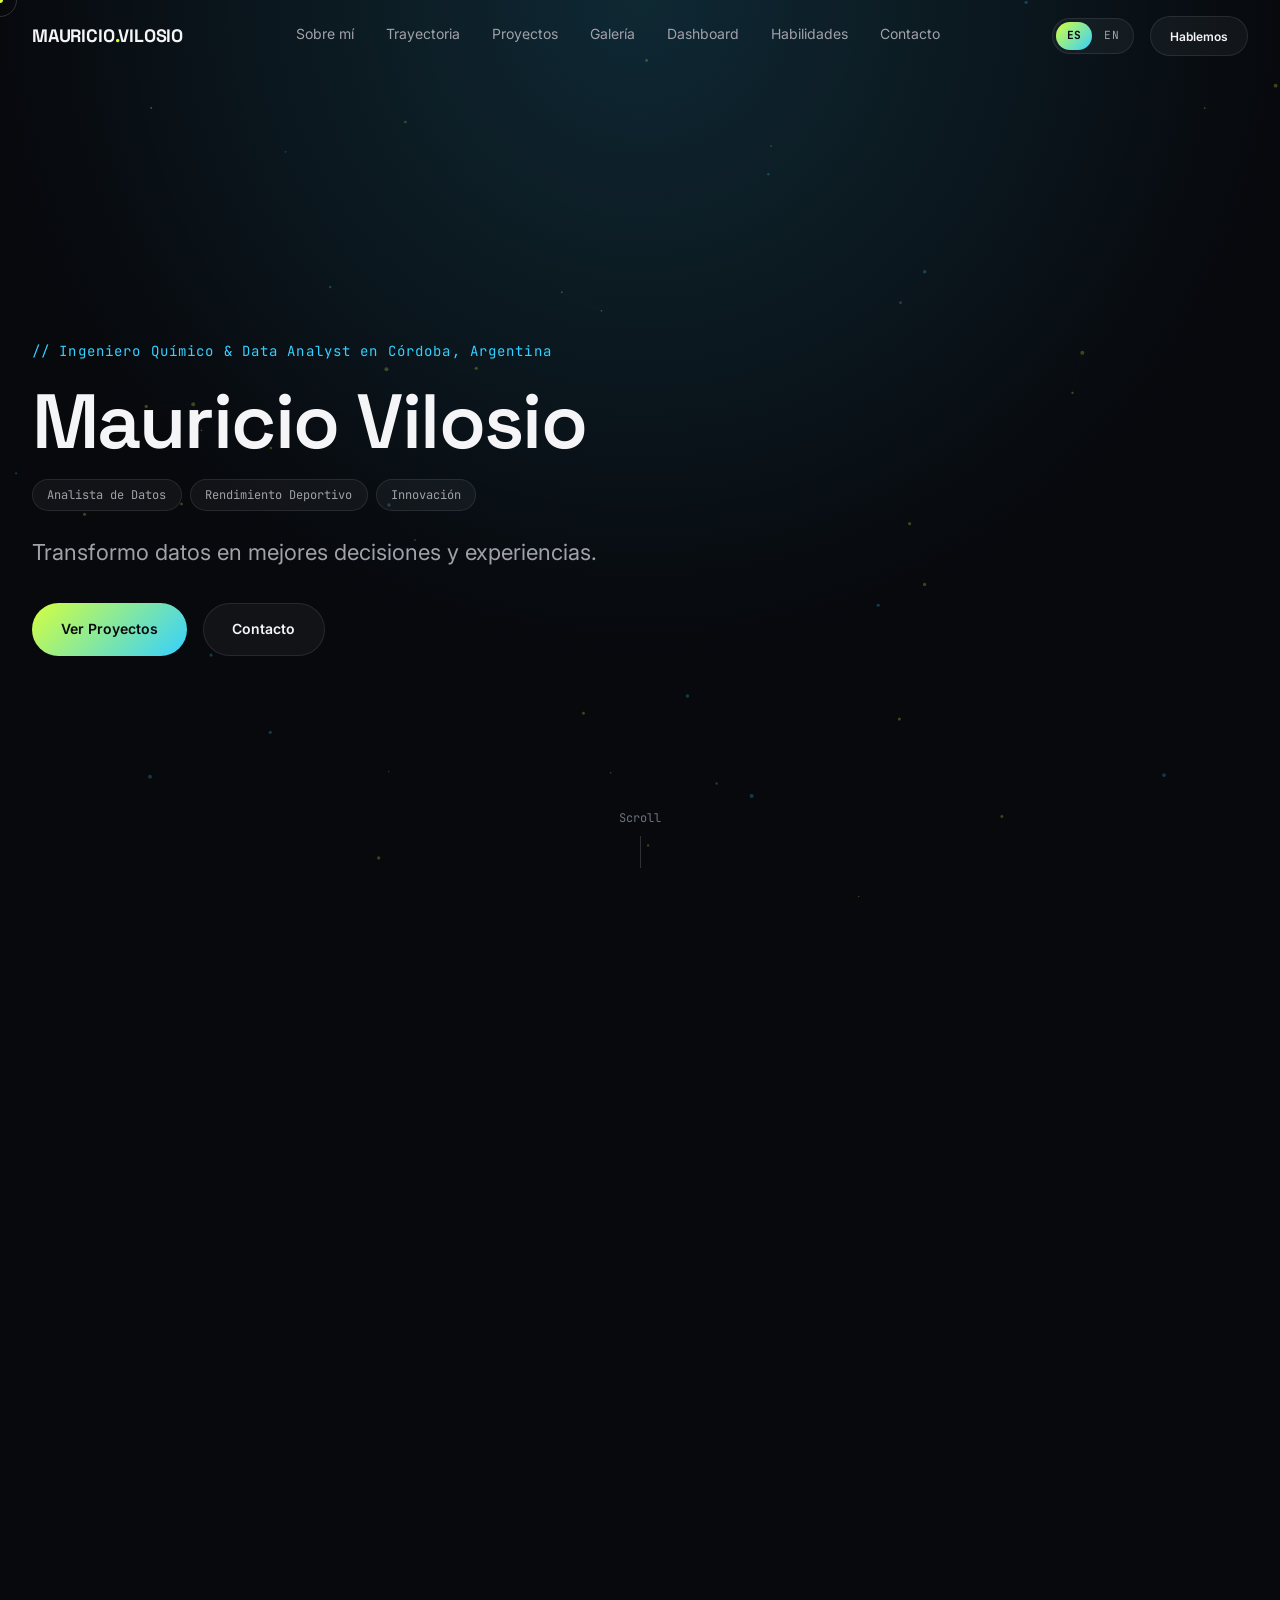
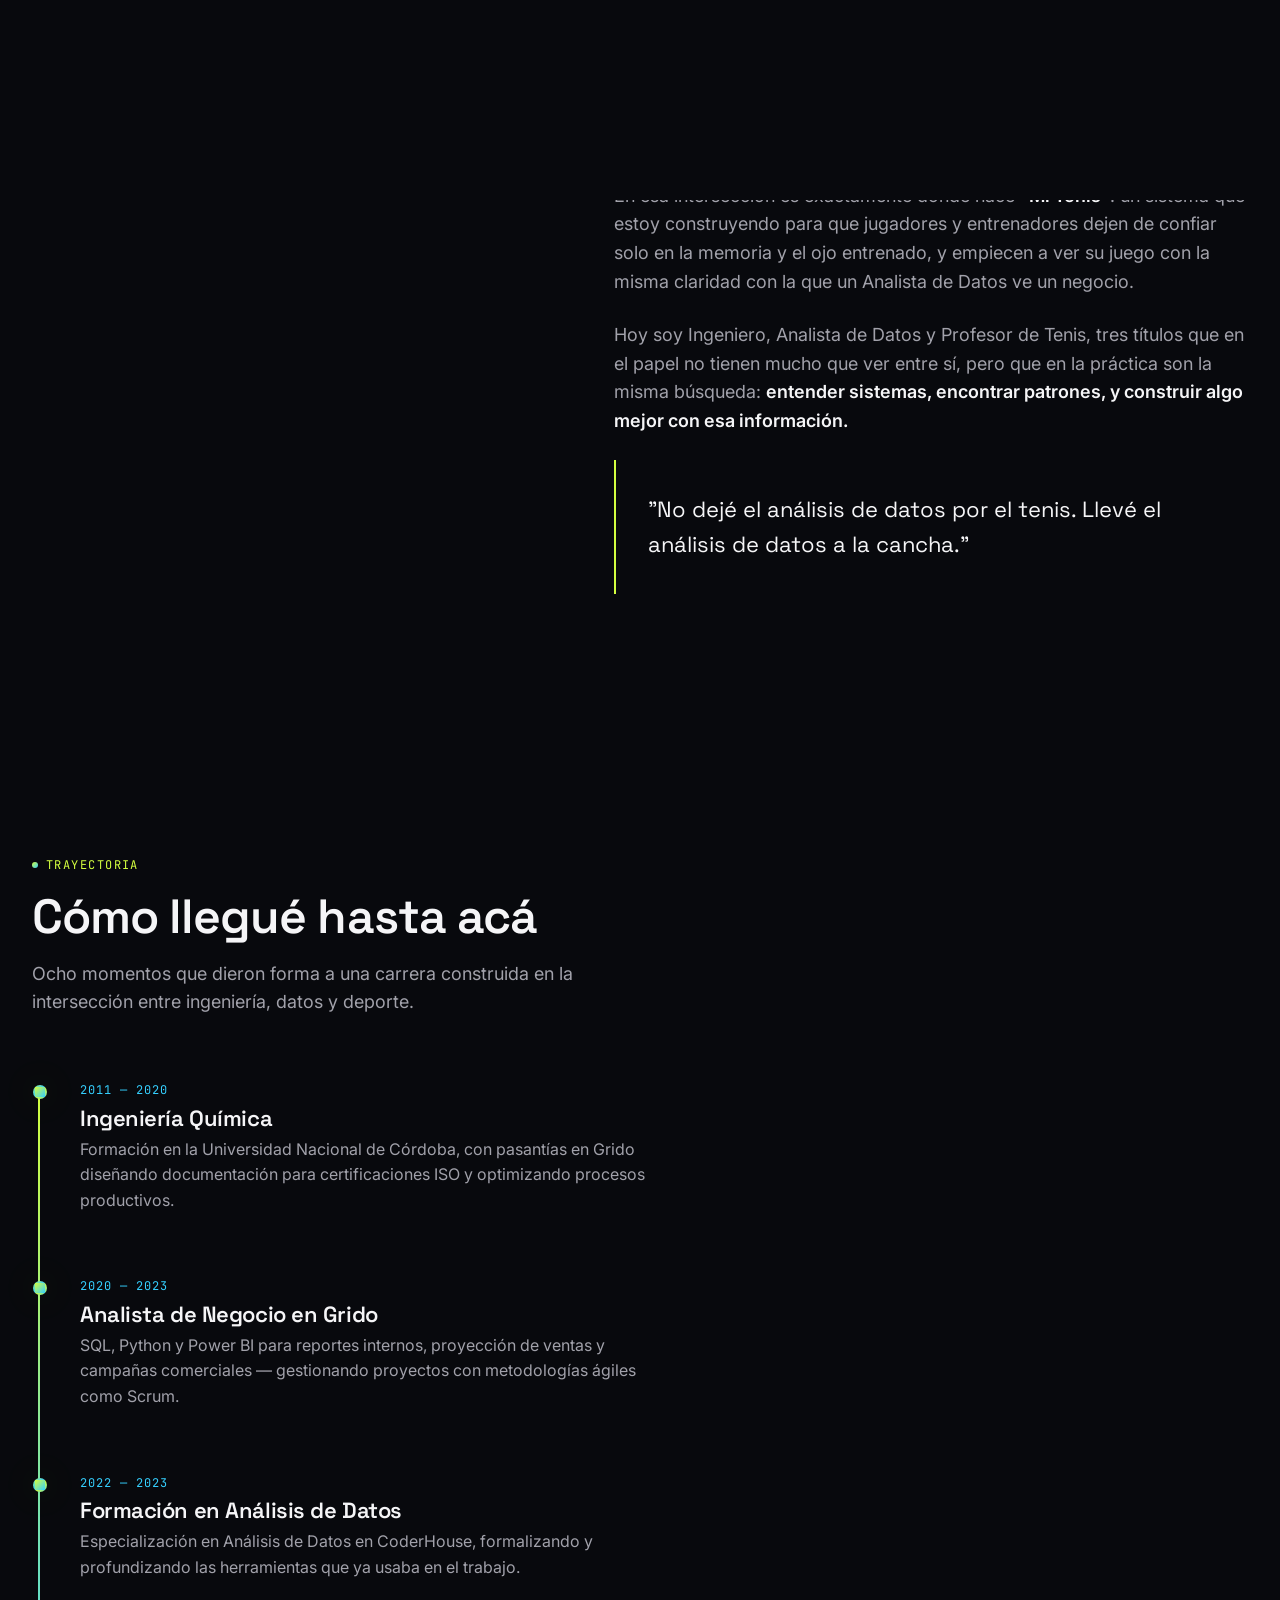
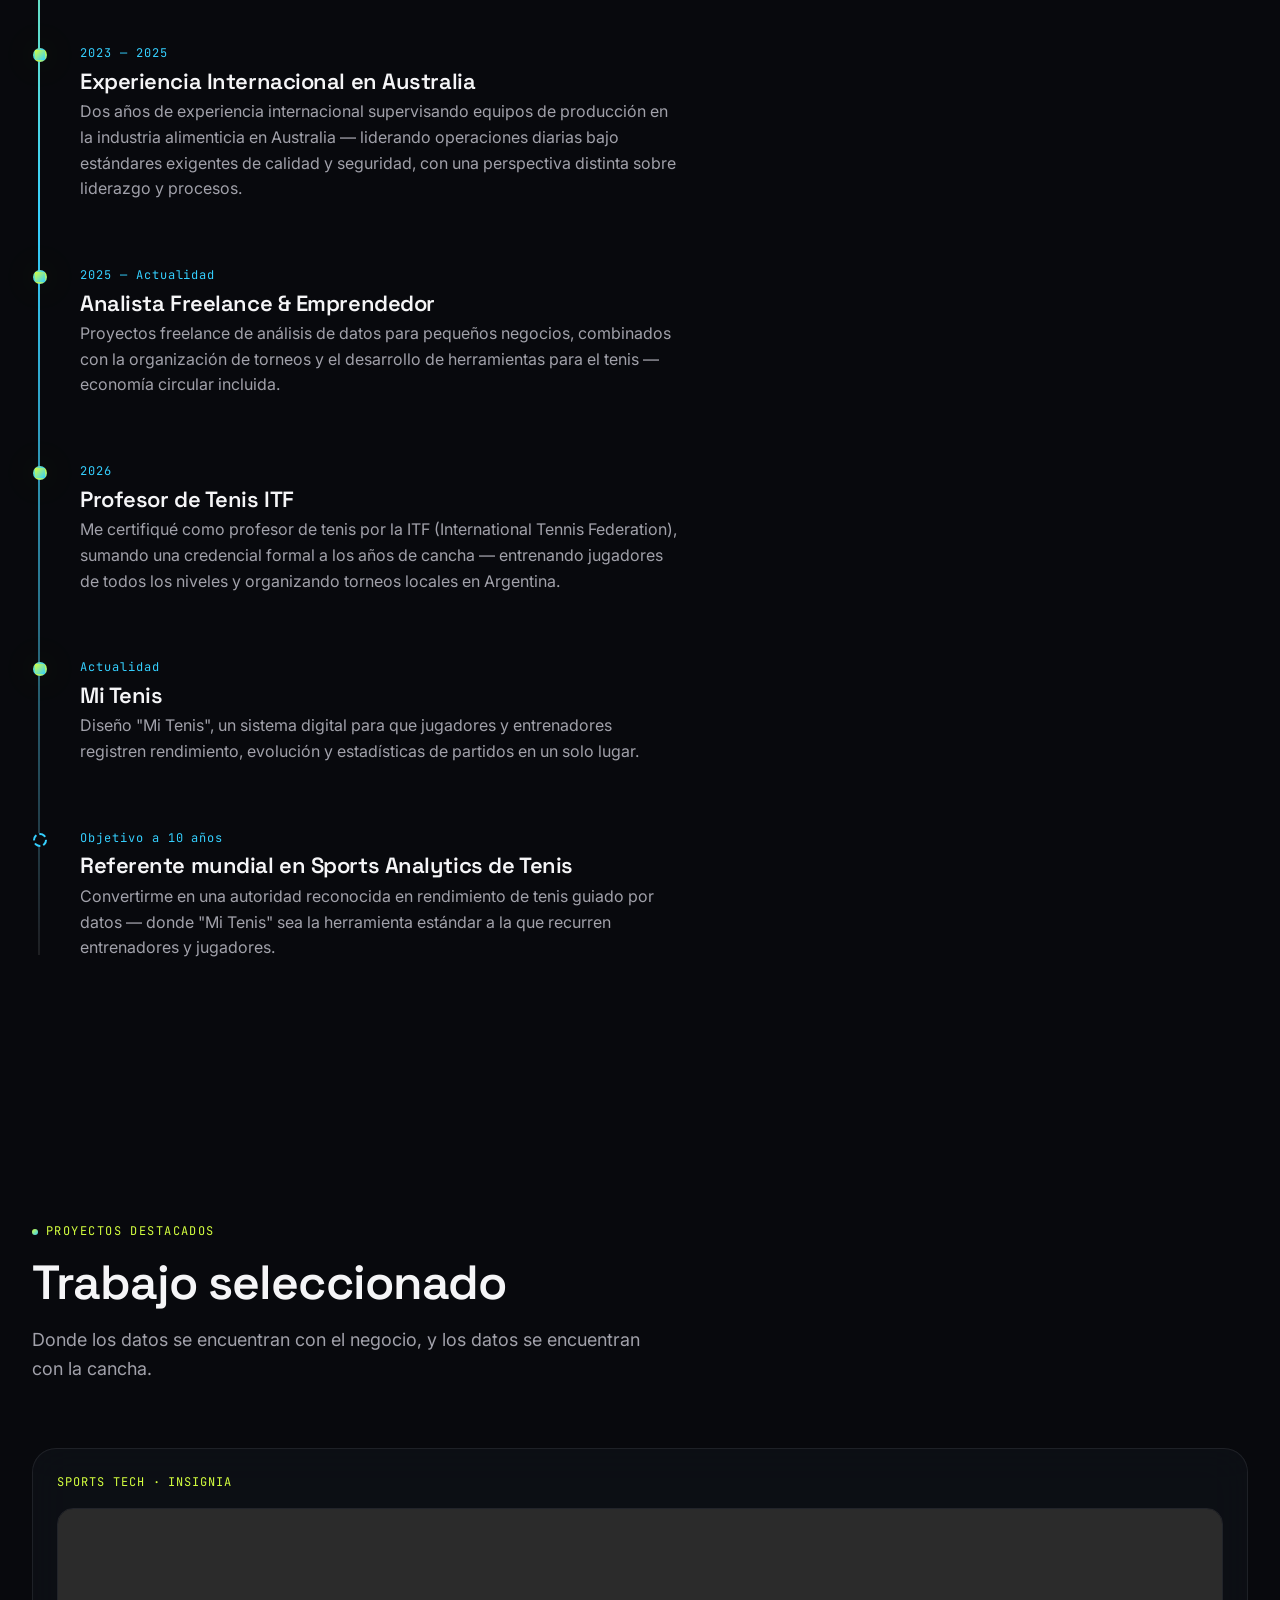
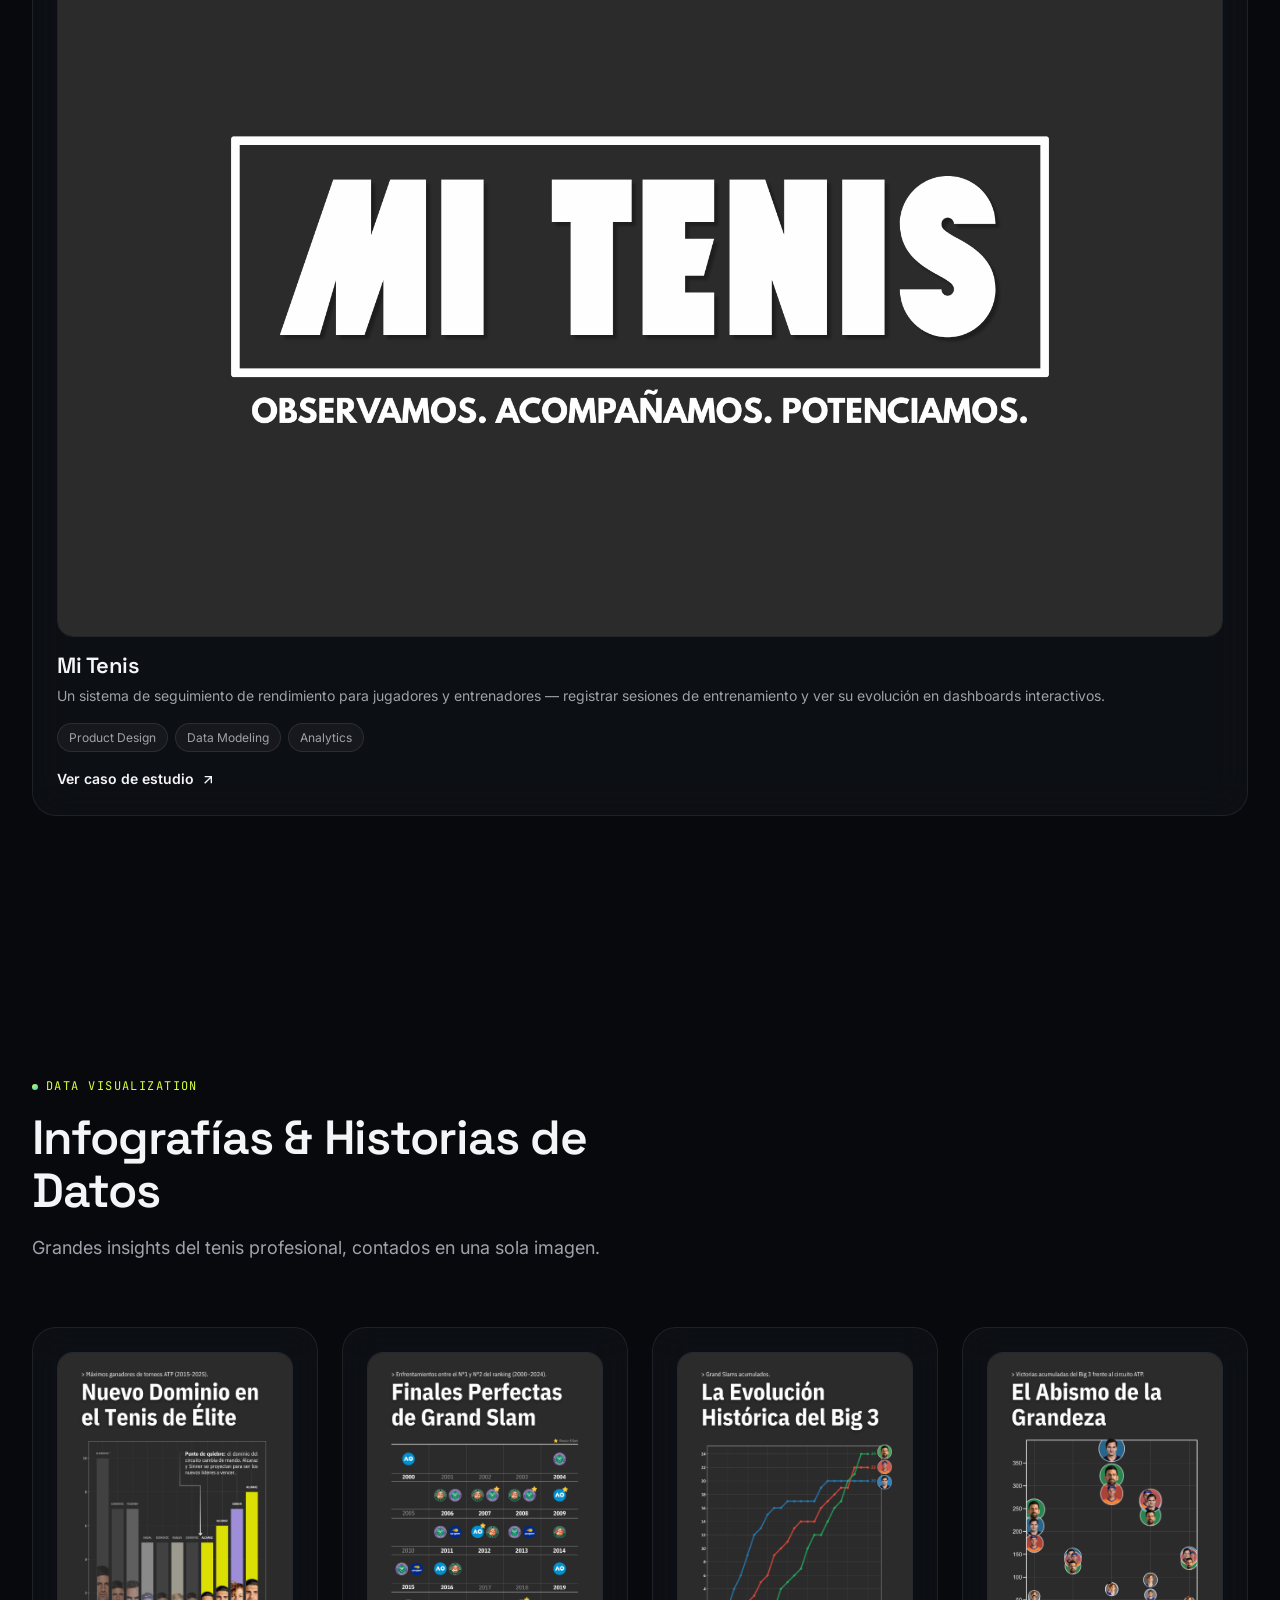
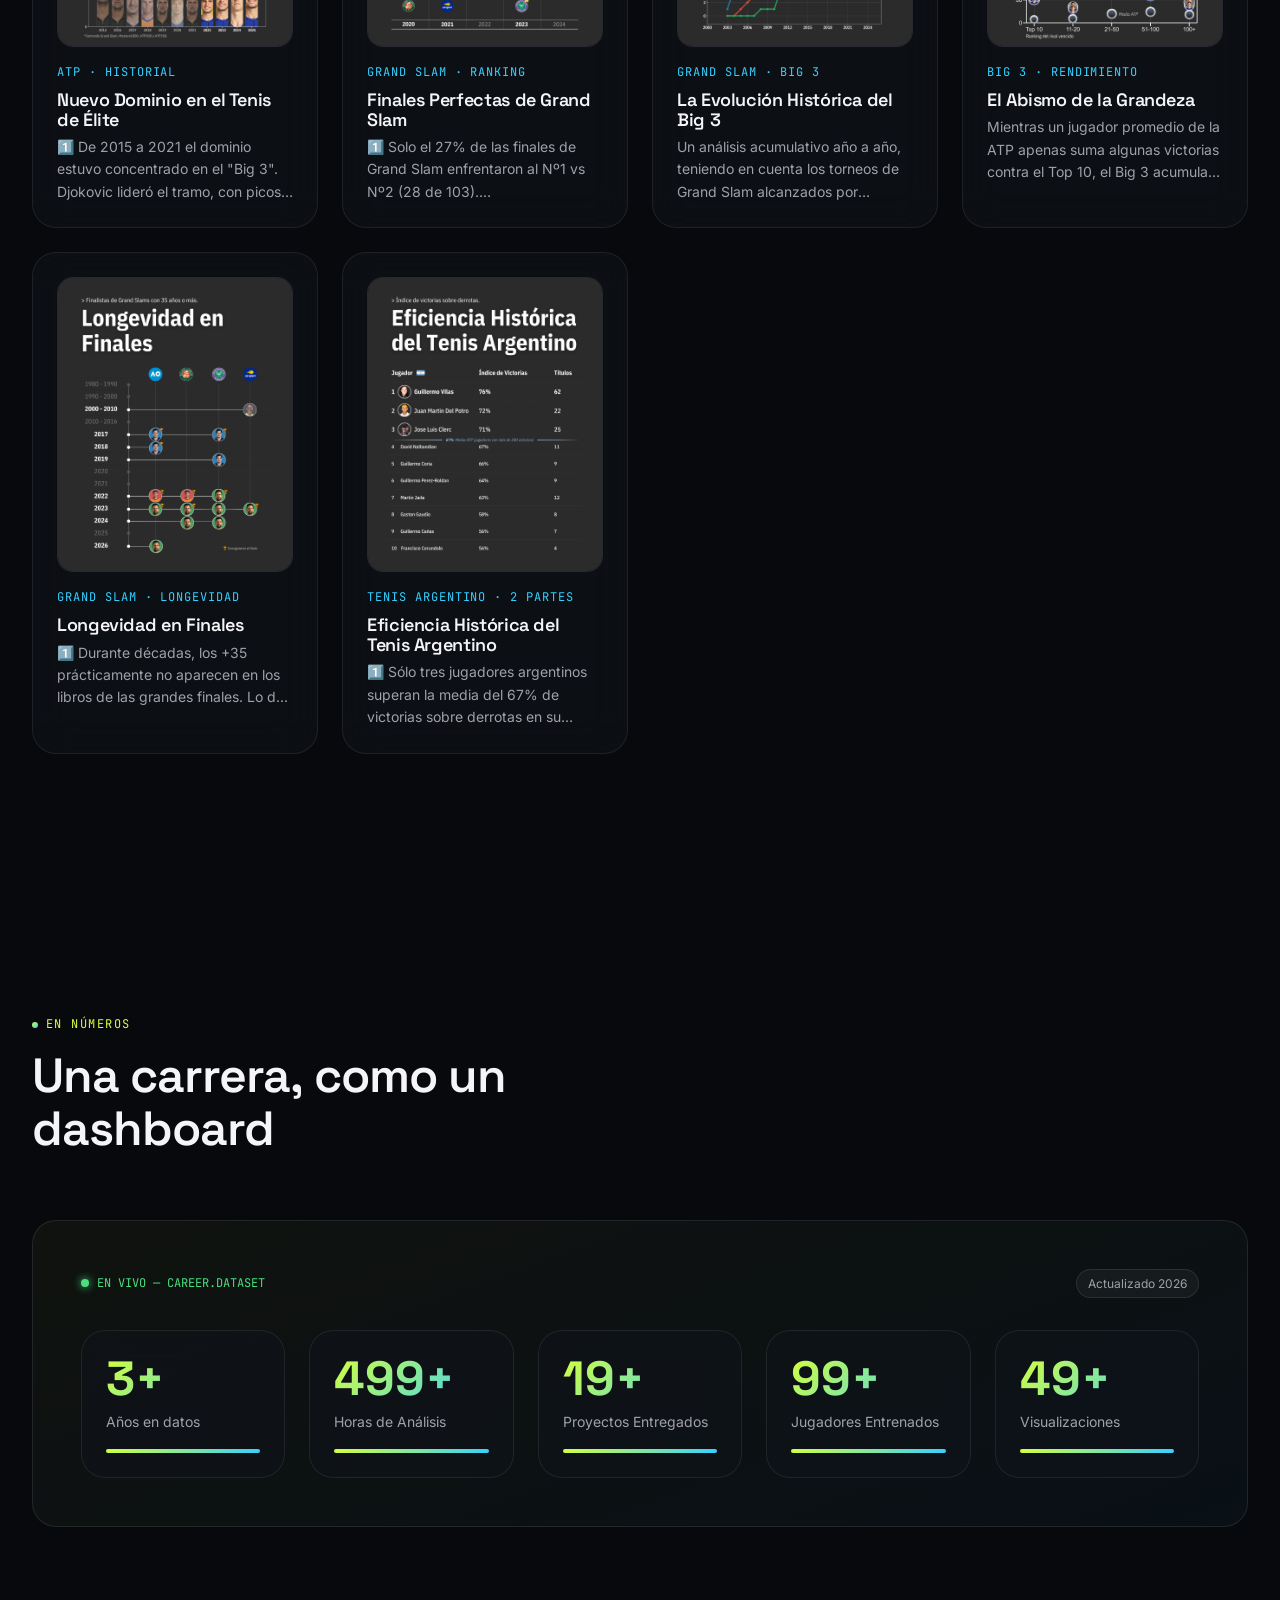
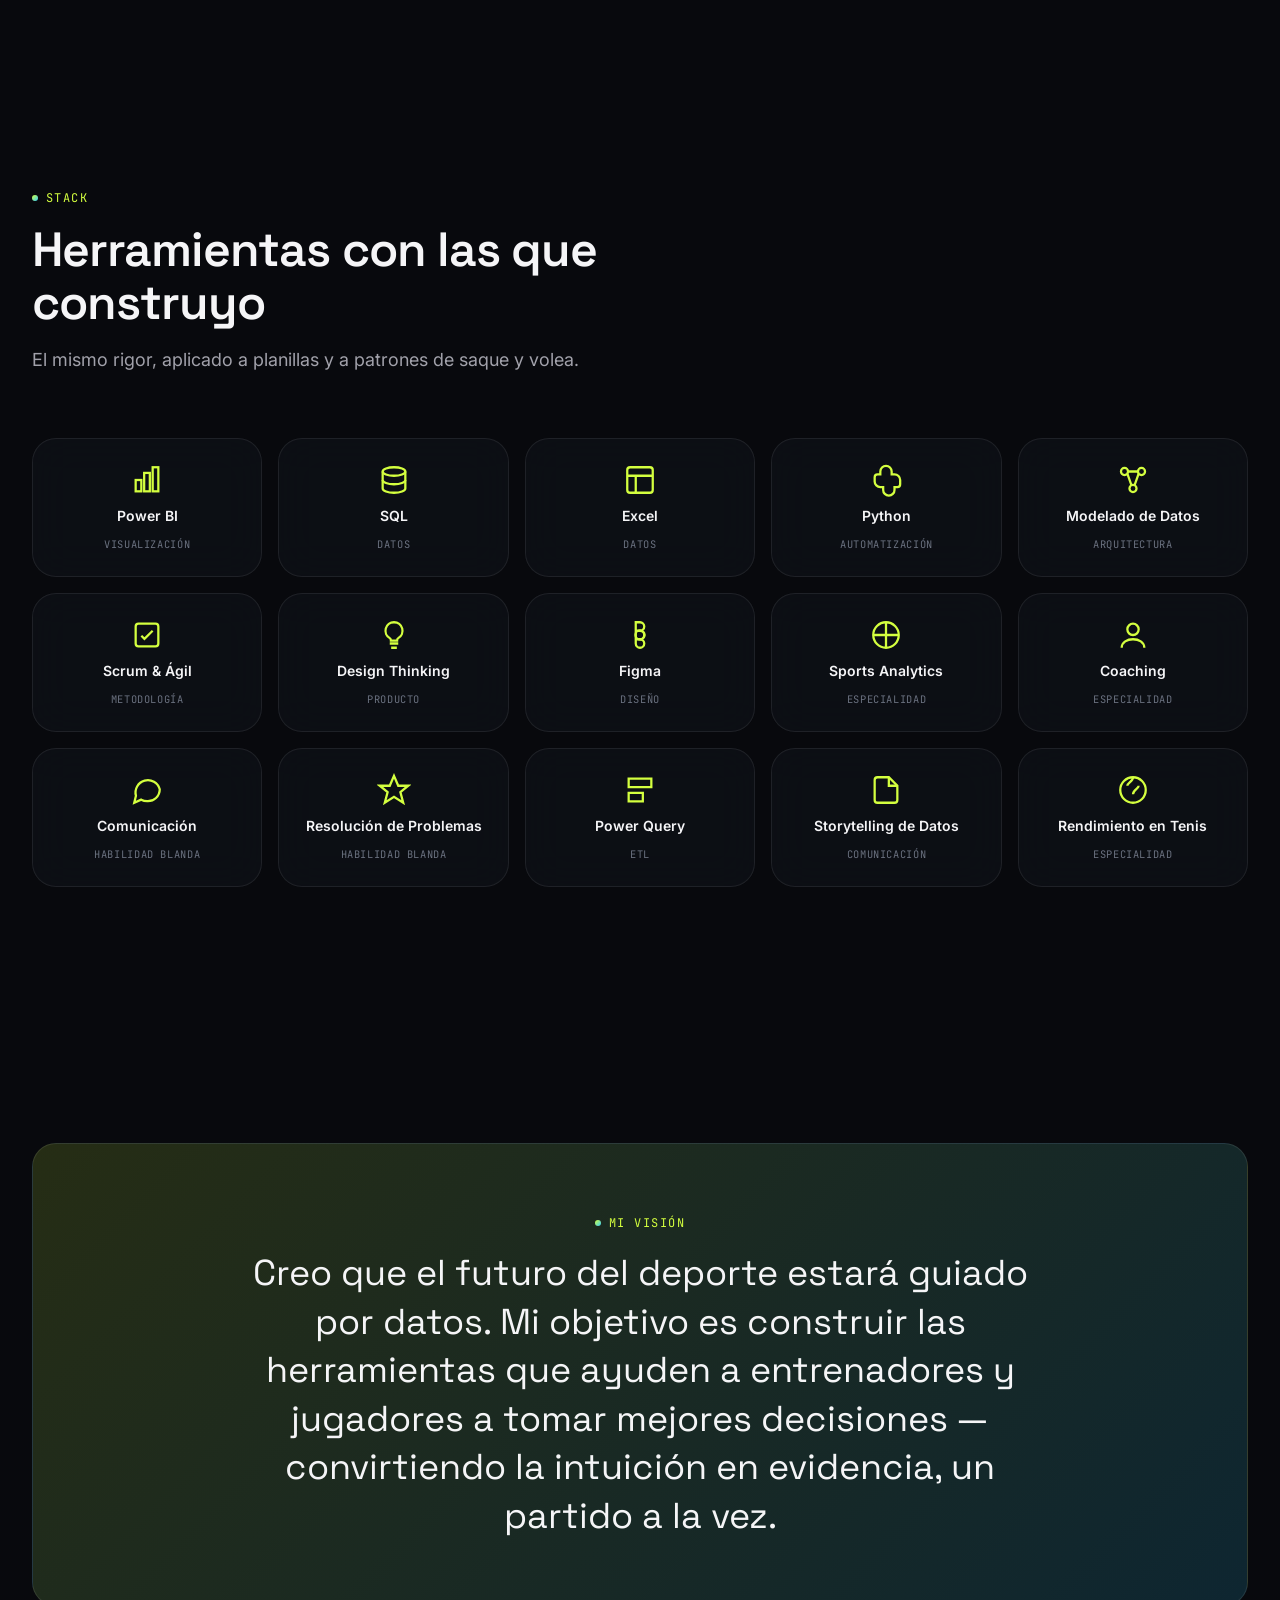
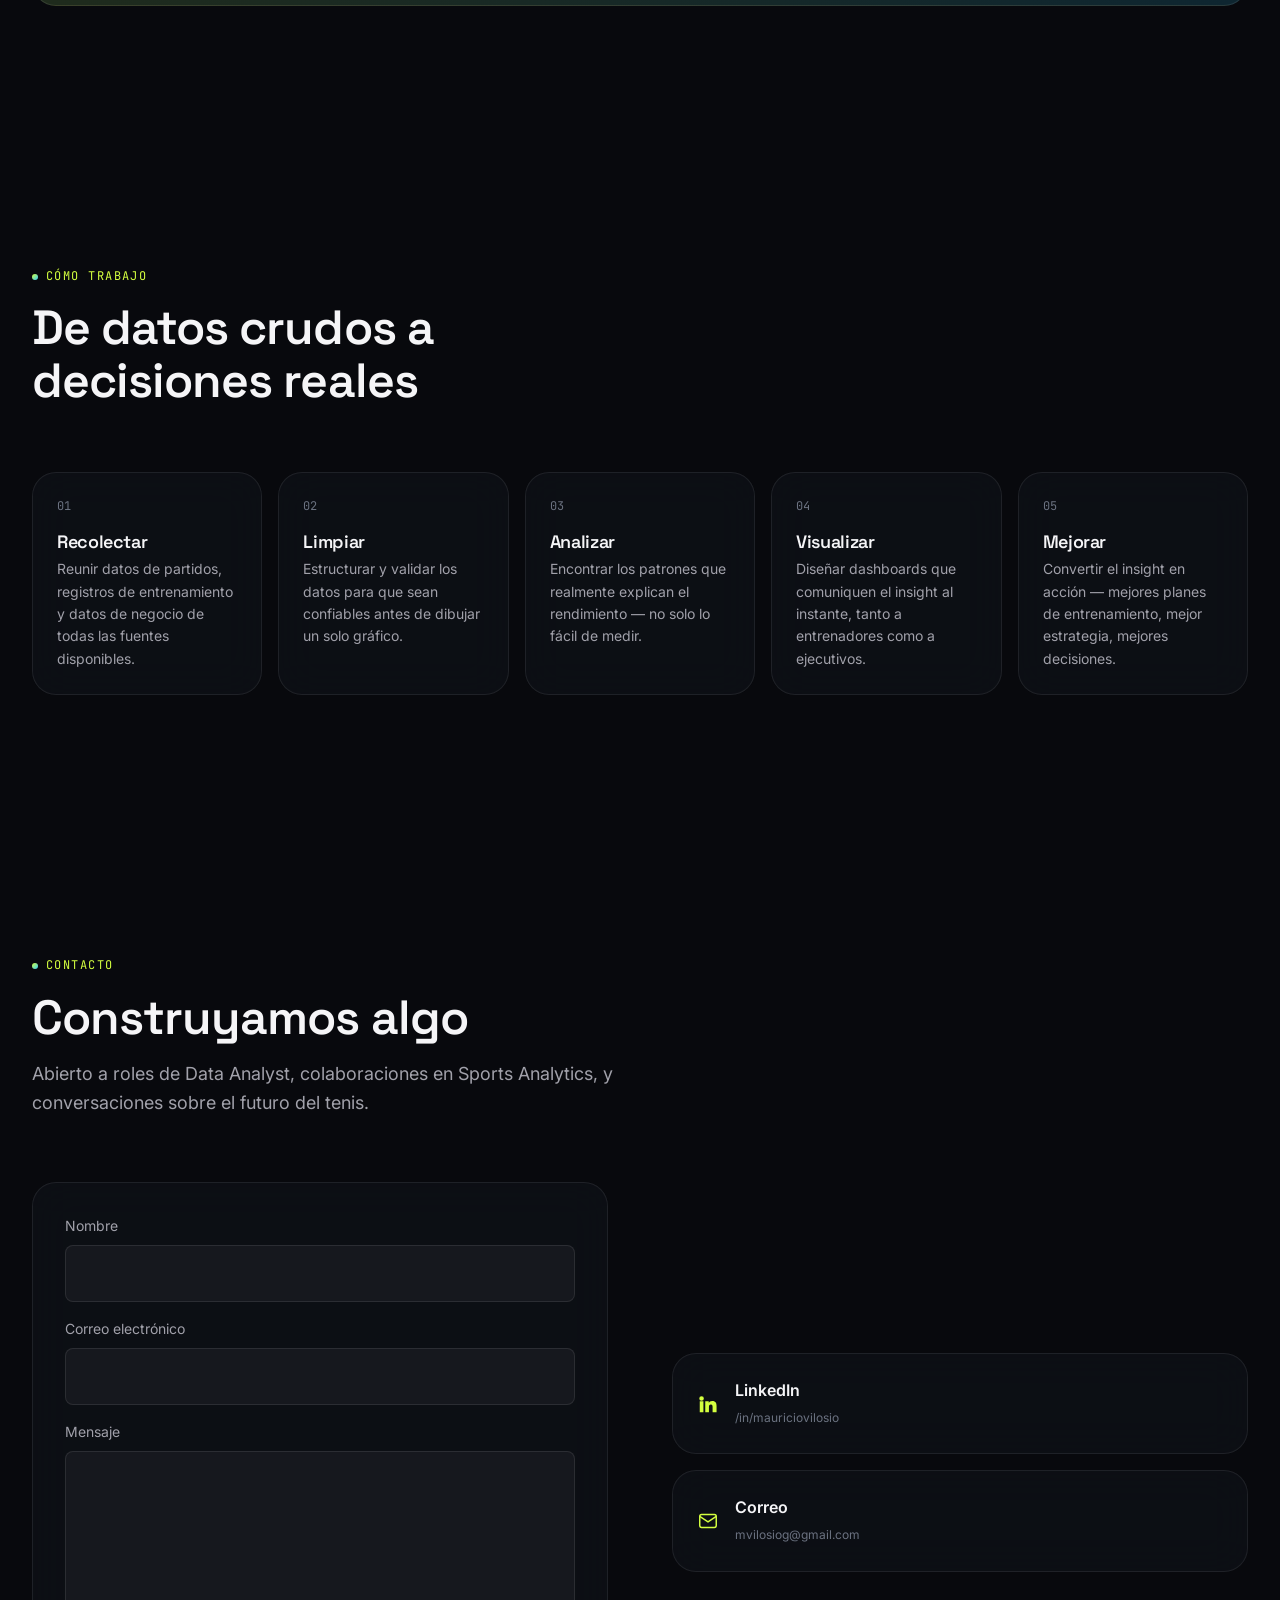
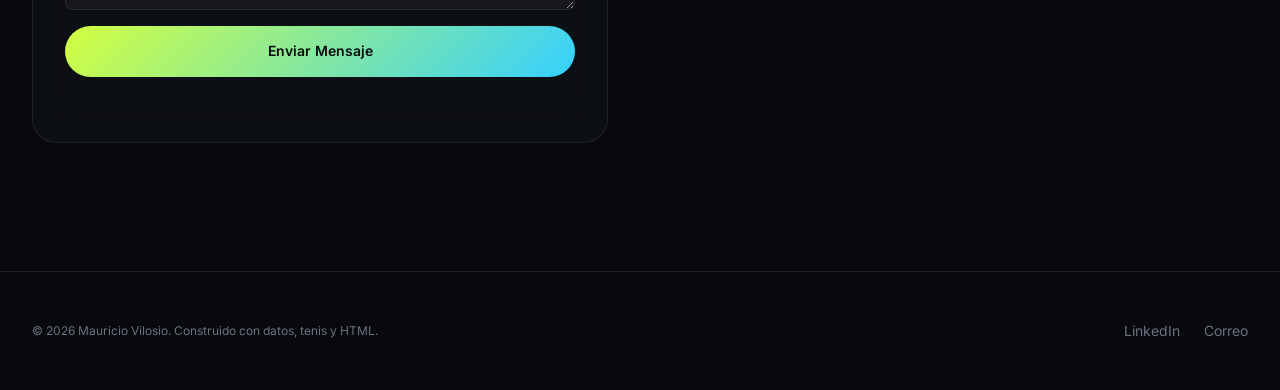
==== commit 69f66df6: "Actualizacion Sobre mi" ====
--- a/index.html
+++ b/index.html
@@ -97,11 +97,13 @@
           <h2 class="section-title" data-i18n-html="about.title">De las planillas<br />a la cancha.</h2>
         </div>
         <div class="about__story">
-          <p class="reveal" data-i18n-html="about.p1">Estudié Ingeniería Química en la Universidad Nacional de Córdoba porque quería entender cómo funcionan los sistemas complejos — y salí de la carrera con algo más útil que un título: la costumbre de pensar en <strong>procesos, causas y mejora continua</strong>.</p>
-          <p class="reveal" data-i18n-html="about.p2">Esa costumbre terminó llevándome a los datos. Durante mi paso por Grido —primero en Ingeniería, después como Analista de Negocio— pasé de optimizar líneas de producción a optimizar decisiones de negocio con <strong>SQL, Python y Power BI</strong>. Después crucé el mundo: <strong>dos años</strong> supervisando equipos de producción en Australia, una experiencia que me enseñó a liderar en otro idioma, bajo otros estándares, con otra gente.</p>
-          <p class="reveal" data-i18n-html="about.p3">En 2026 cerré un círculo distinto: me certifiqué como <strong>profesor de tenis por la ITF</strong> (International Tennis Federation). Llevaba años enseñando de forma informal, pero quería la misma rigurosidad ahí que aplico en el análisis de datos — no solo intuición de cancha, sino una base formal para construir sobre ella.</p>
-          <p class="reveal" data-i18n-html="about.p4">Esa intersección es exactamente donde nació <strong>"Mi Tenis"</strong>: un sistema que estoy construyendo para que jugadores y entrenadores dejen de confiar solo en la memoria y el ojo entrenado, y empiecen a ver su juego con la misma claridad con la que un Analista de Datos ve un negocio.</p>
-          <p class="reveal" data-i18n-html="about.p5">Hoy soy <strong>Ingeniero, Analista de Datos y Profesor de Tenis certificado por la ITF</strong> — tres títulos que en el papel no tienen mucho que ver entre sí, pero que en la práctica son la misma búsqueda: entender sistemas, encontrar patrones, y construir algo mejor con esa información.</p>
+          <p class="reveal" data-i18n-html="about.p1">Me recibí de <strong>Ingeniero Químico</strong> en la Universidad Nacional de Córdoba. Me daba mucha curiosidad y quería entender cómo funcionaban los sistemas complejos y el origen de las cosas. Salí de la carrera con algo más útil que un título: la costumbre de pensar en <strong>procesos, causas y mejora continua.</strong></p>
+          <p class="reveal" data-i18n-html="about.p2">Esa costumbre terminó llevándome al mundo de los datos. Durante mi paso por Grido, primero en Ingeniería, después como <strong>Analista de Negocio</strong>, pasé de optimizar líneas de producción a optimizar decisiones de negocio con <strong>SQL, Python y Power BI</strong>. Una desafiante combinación entre análisis y liderazgo.</p>
+          <p class="reveal" data-i18n-html="about.p3">Después crucé el mundo: viví dos años en <strong>Australia</strong>. Una experiencia de otro tipo, con exposición a entornos operativos de alta demanda (en campos de algodón y fábricas), supervisando equipos y resolviendo problemas en otro idioma.</p>
+          <p class="reveal" data-i18n-html="about.p4">En 2026 cerré un círculo distinto: me certifiqué como <strong>profesor de tenis por la ITF</strong> (International Tennis Federation). Llevaba años jugando y practicando, y en la búsqueda por mejorar, encontré en este desafío la manera ideal de transmitir conocimientos y, a la vez, mejorar mis habilidades.</p>
+          <p class="reveal" data-i18n-html="about.p5">Actualmente estoy en la búsqueda de conectar los tres mundos: <strong>la ingeniería, el análisis de datos y el tenis</strong>. Mi objetivo es aplicar la misma rigurosidad que aplico en la mejora de procesos, pero en el mundo del deporte.</p>
+          <p class="reveal" data-i18n-html="about.p6">En esa intersección es exactamente donde nace <strong>"Mi Tenis"</strong>: un sistema que estoy construyendo para que jugadores y entrenadores dejen de confiar solo en la memoria y el ojo entrenado, y empiecen a ver su juego con la misma claridad con la que un Analista de Datos ve un negocio.</p>
+          <p class="reveal" data-i18n-html="about.p7">Hoy soy Ingeniero, Analista de Datos y Profesor de Tenis, tres títulos que en el papel no tienen mucho que ver entre sí, pero que en la práctica son la misma búsqueda: <strong>entender sistemas, encontrar patrones, y construir algo mejor con esa información.</strong></p>
           <blockquote class="about__quote reveal" data-i18n="about.quote">"No dejé el análisis de datos por el tenis. Llevé el análisis de datos a la cancha."</blockquote>
         </div>
       </div>
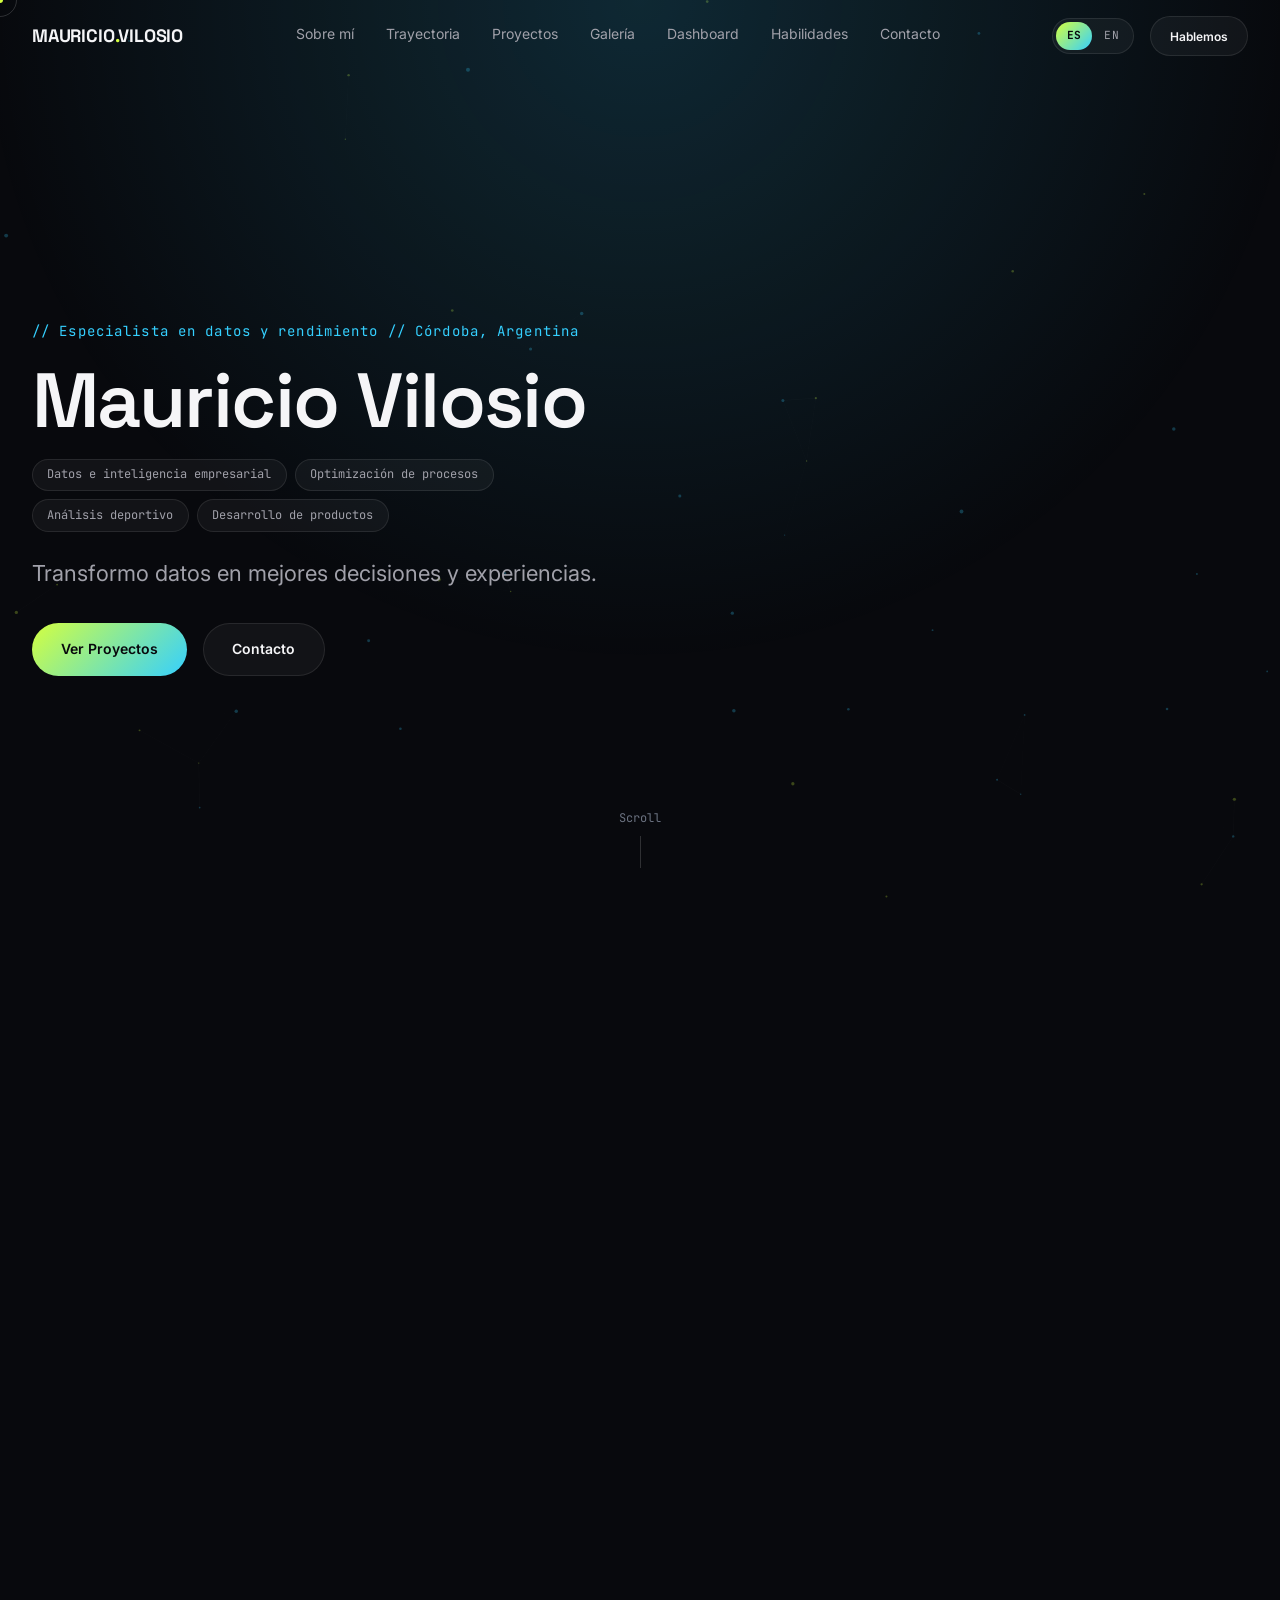
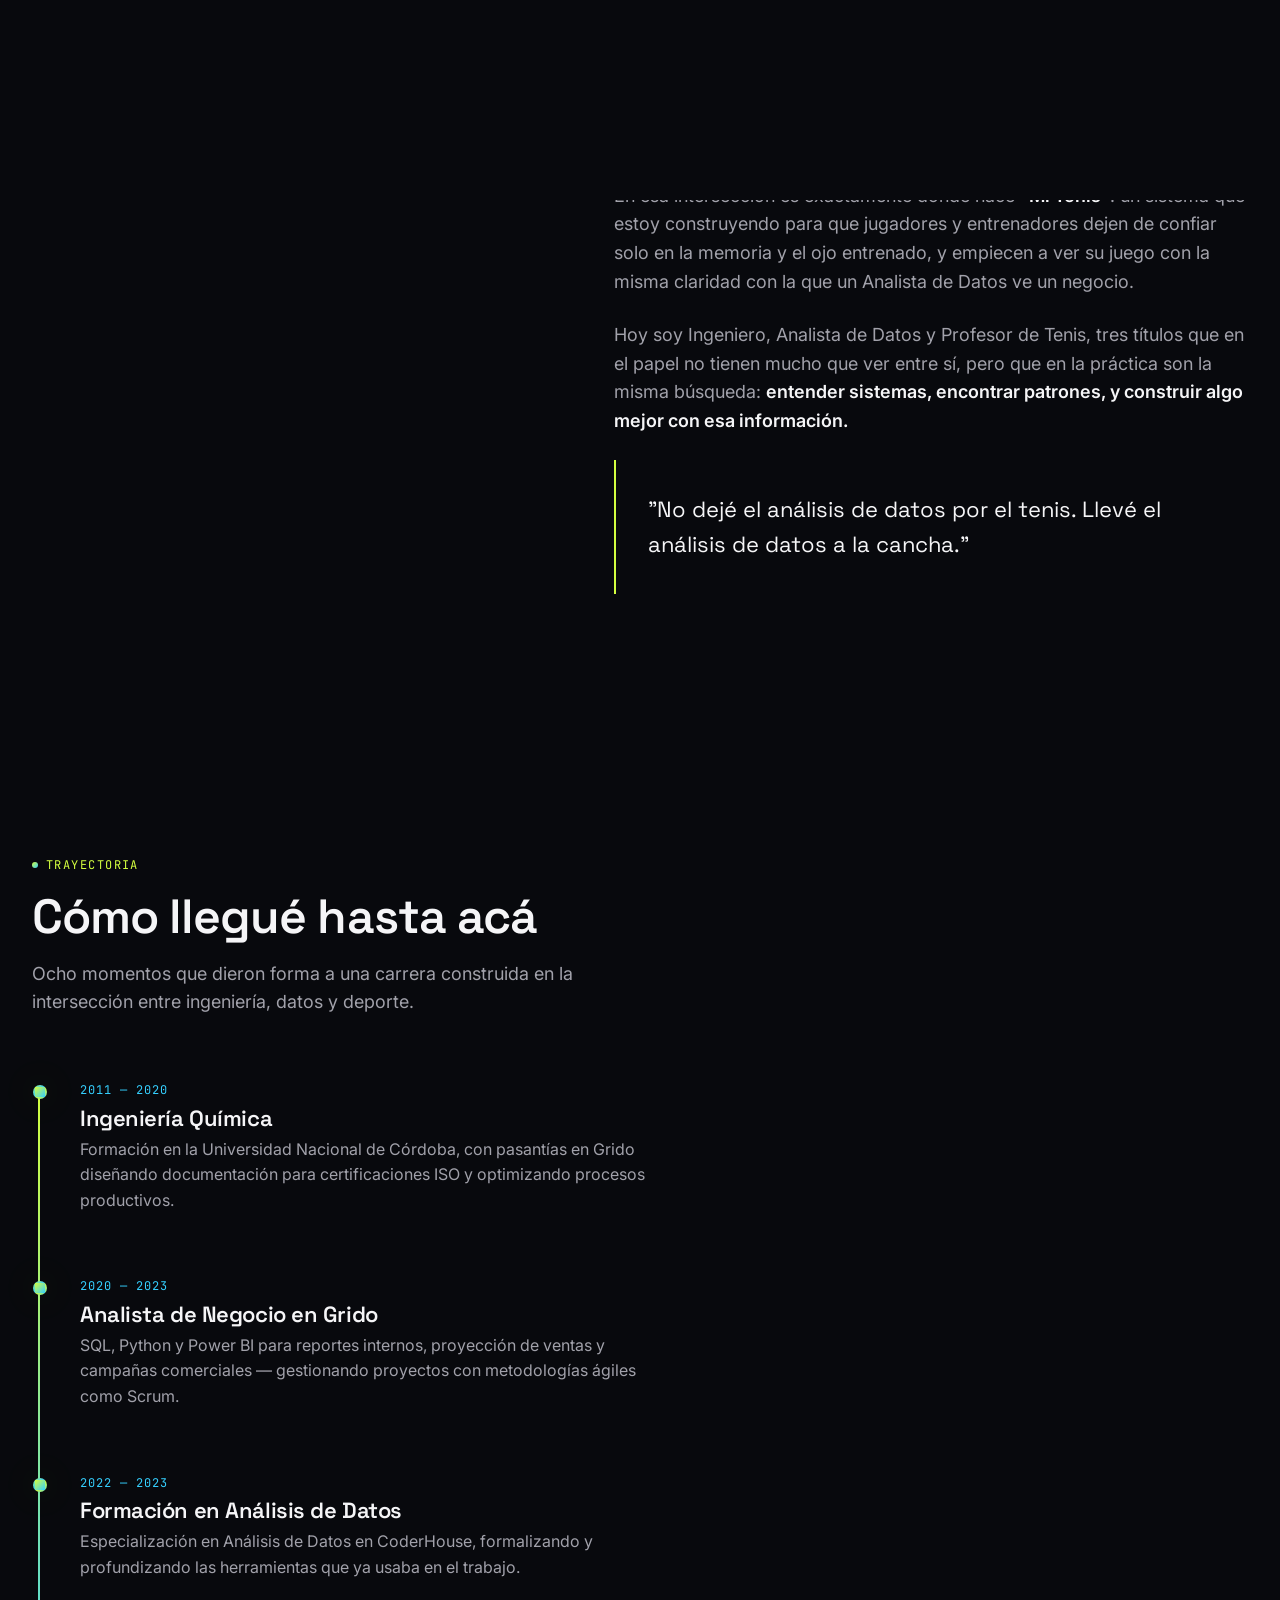
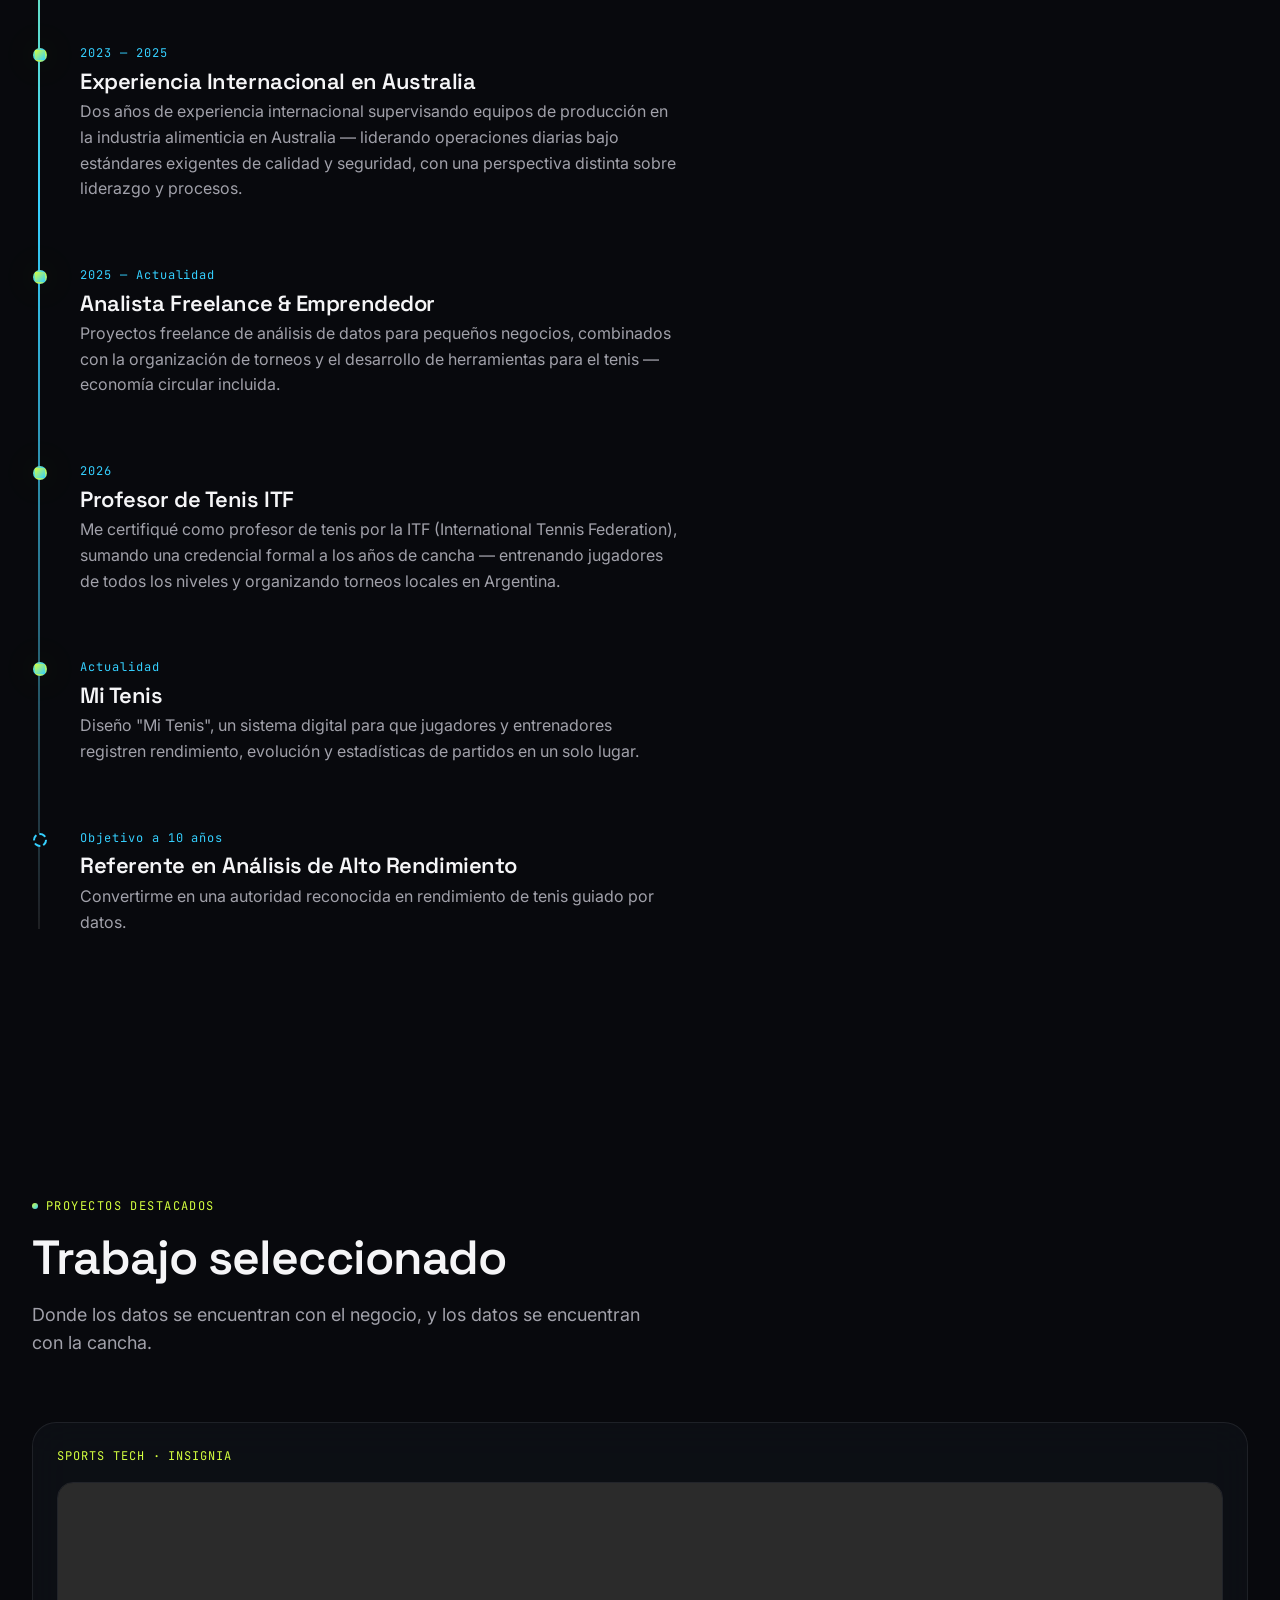
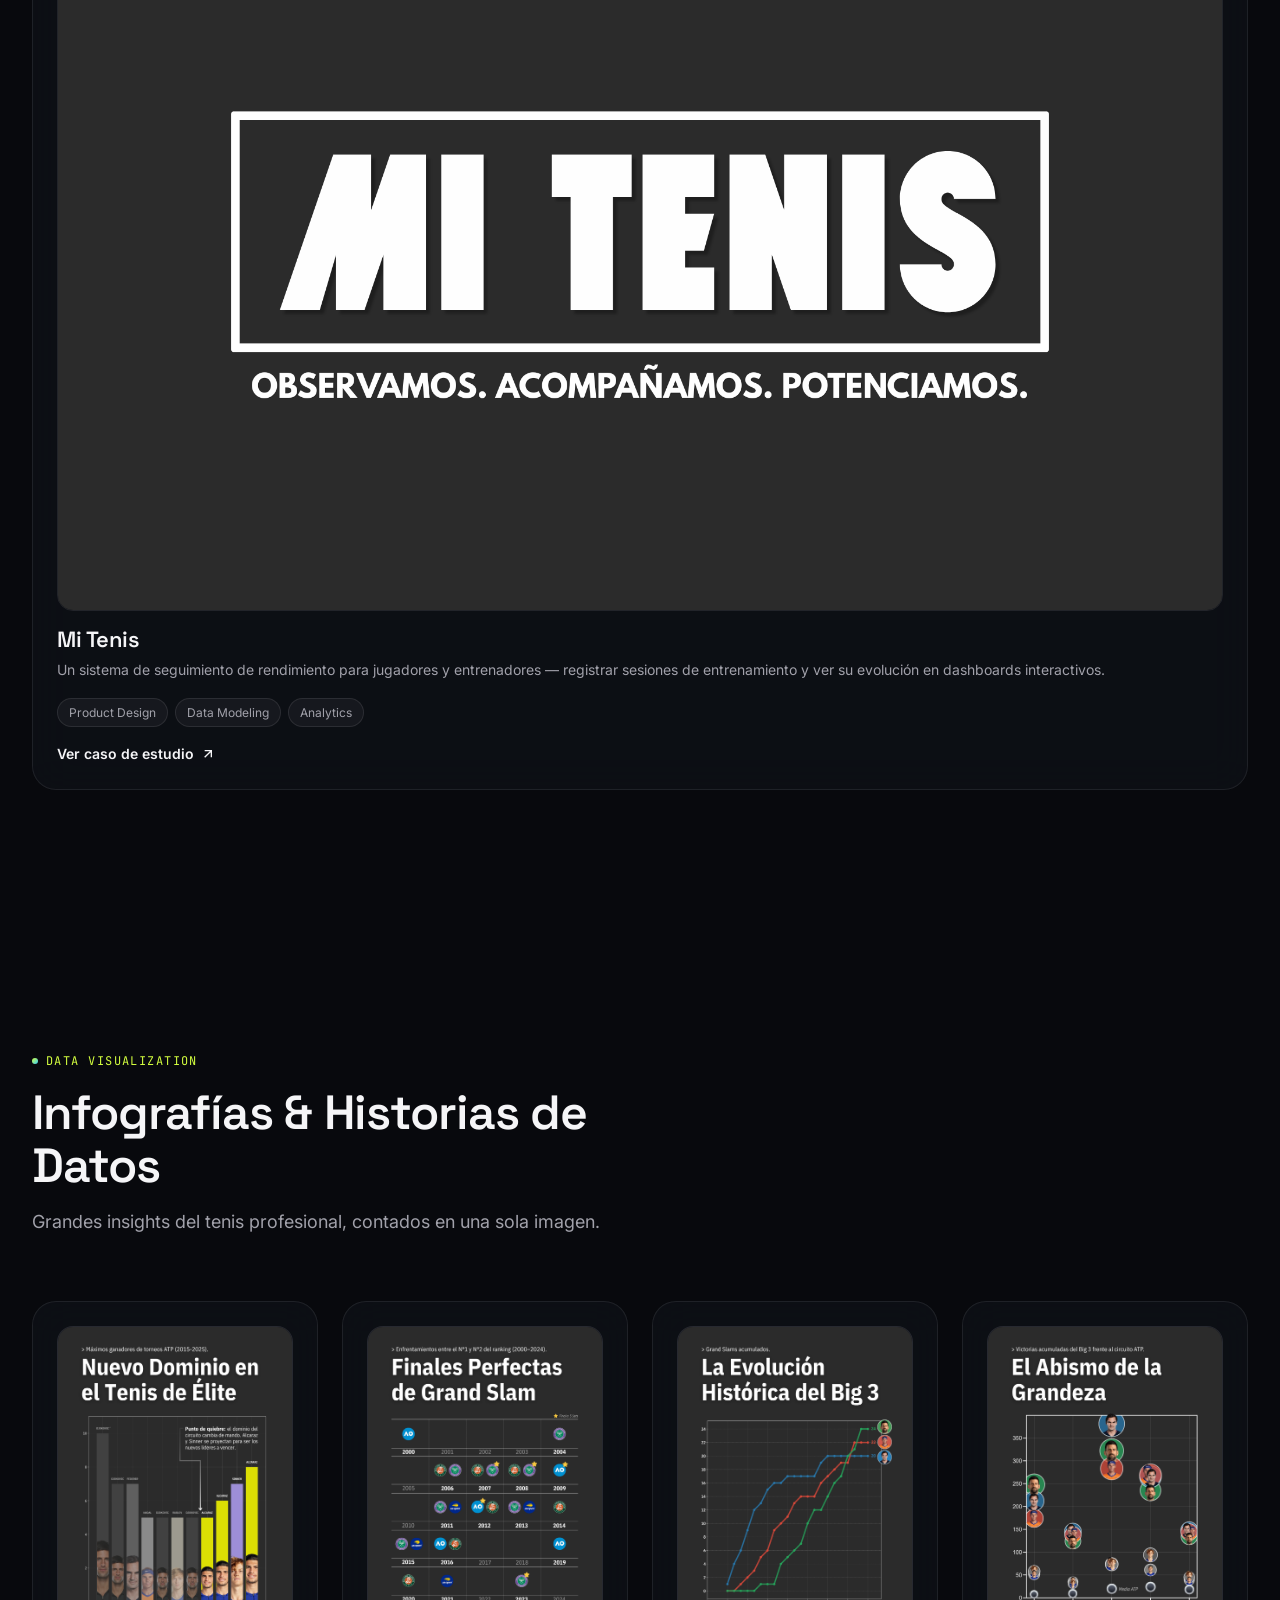
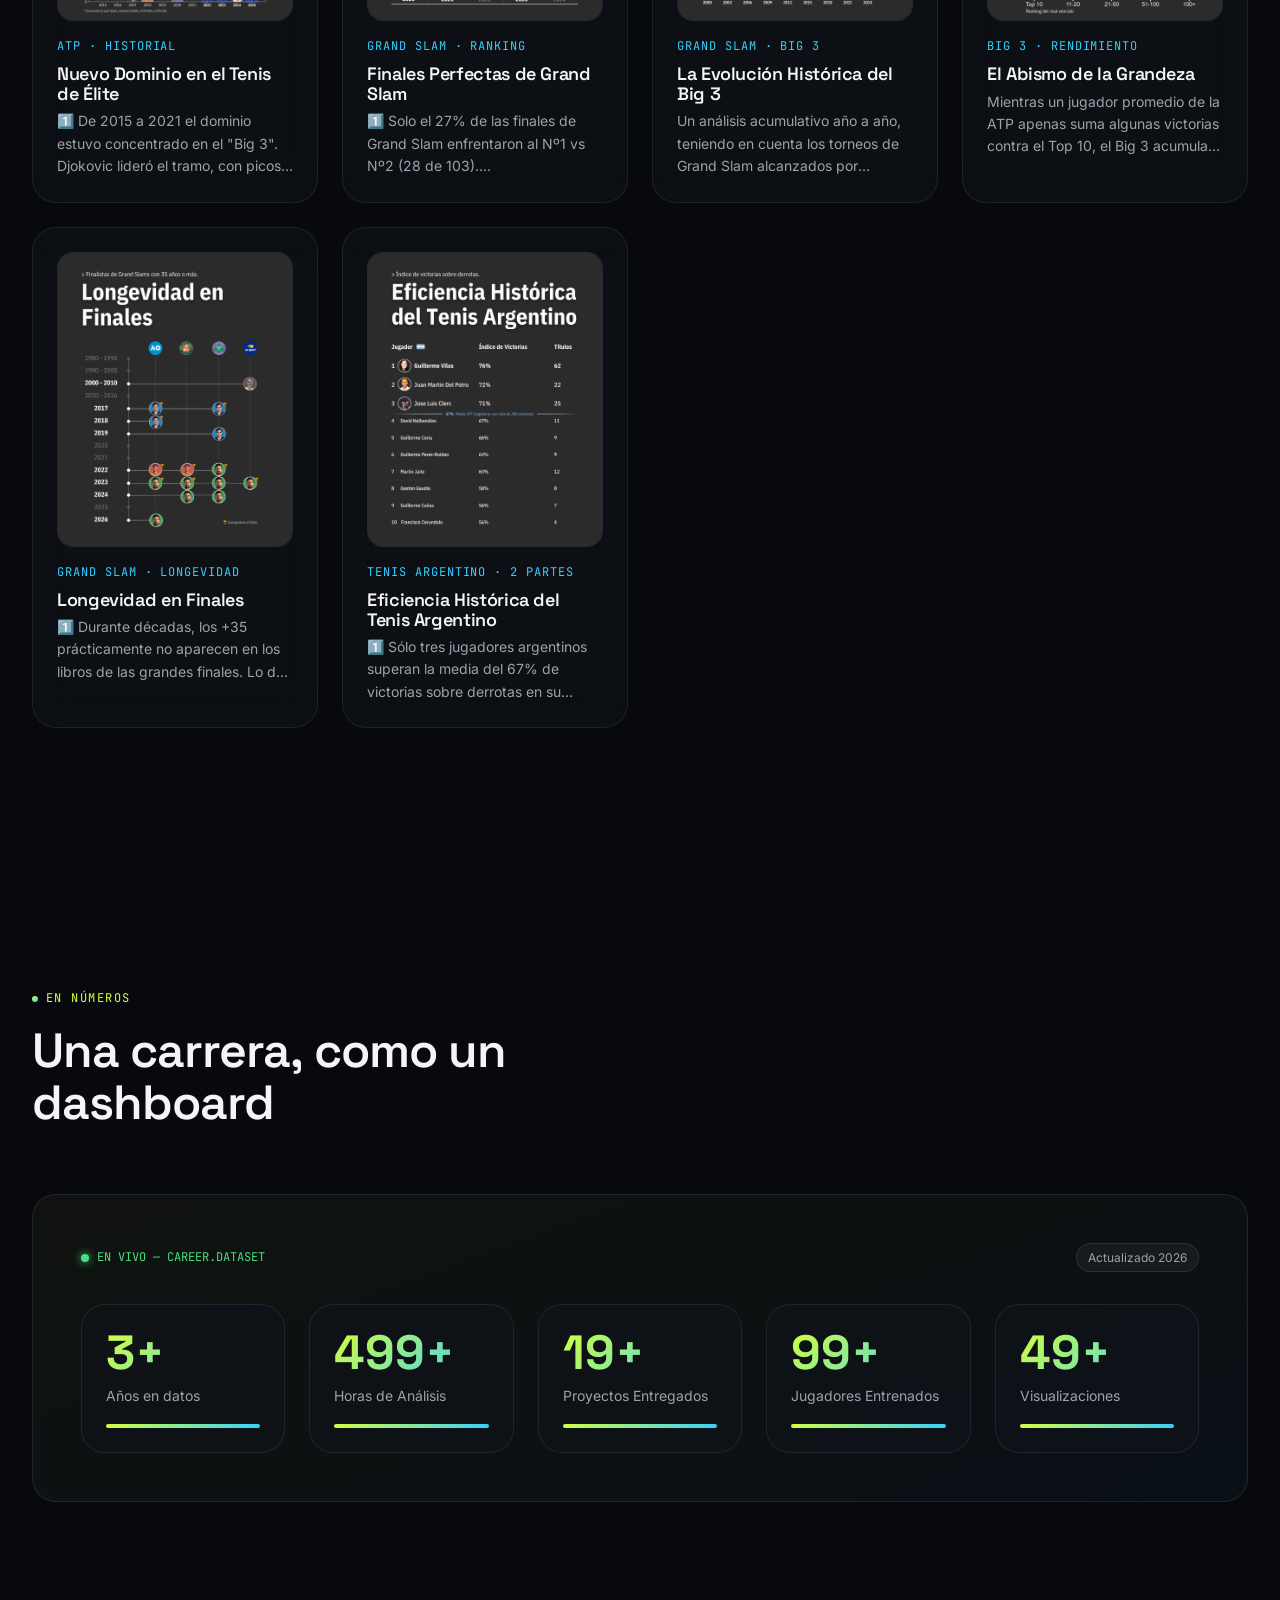
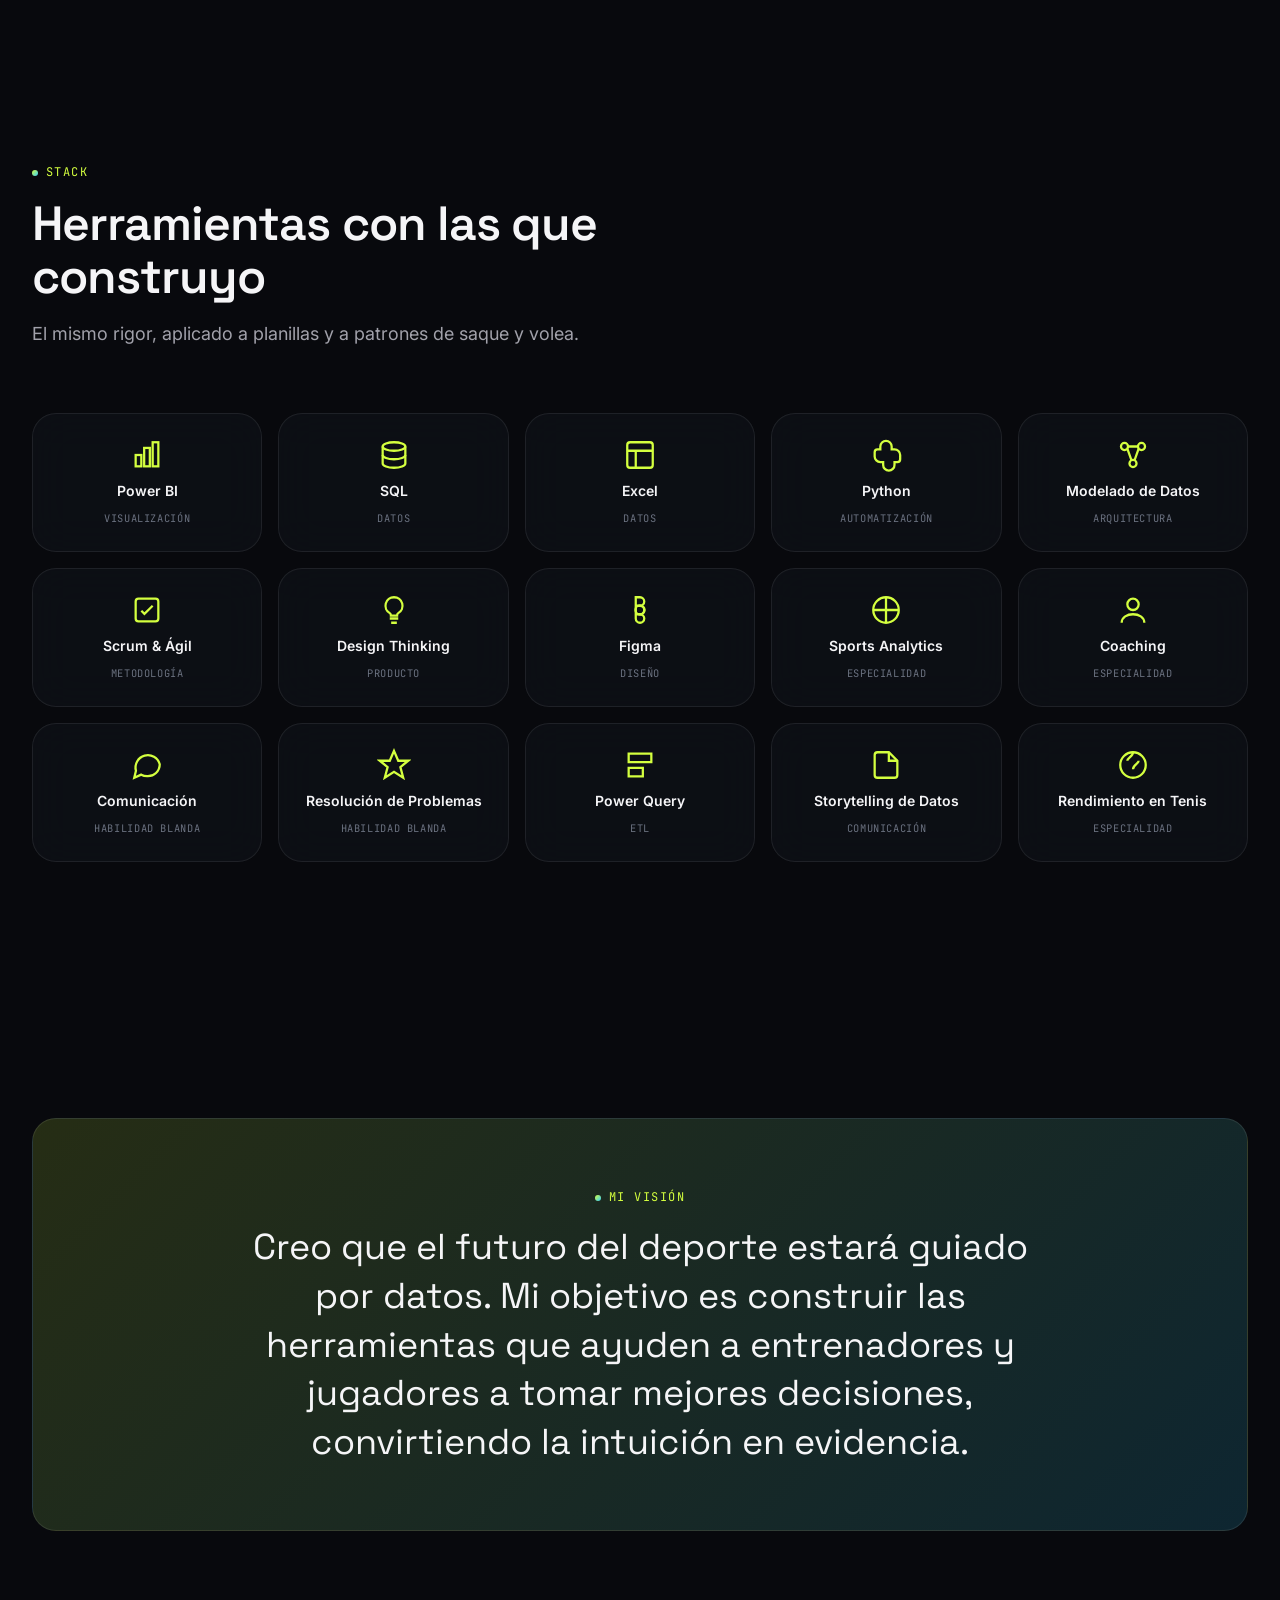
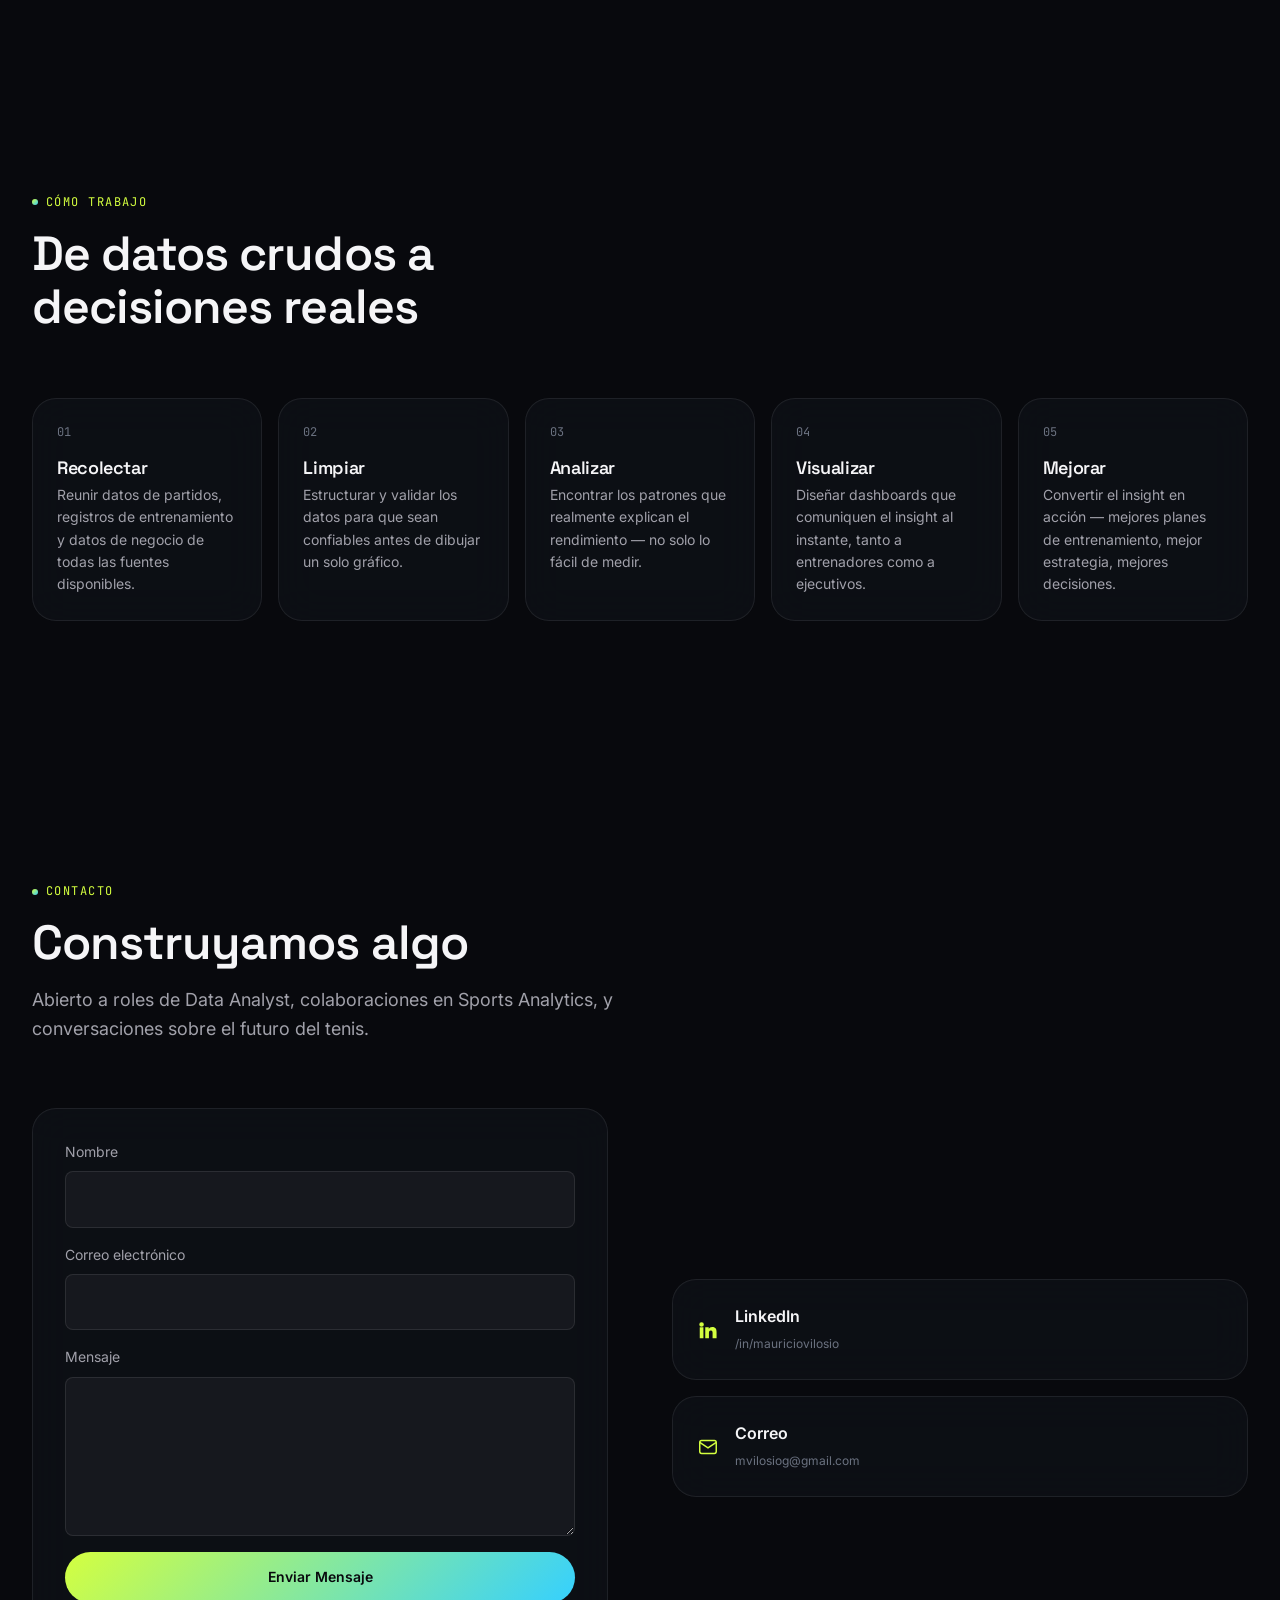
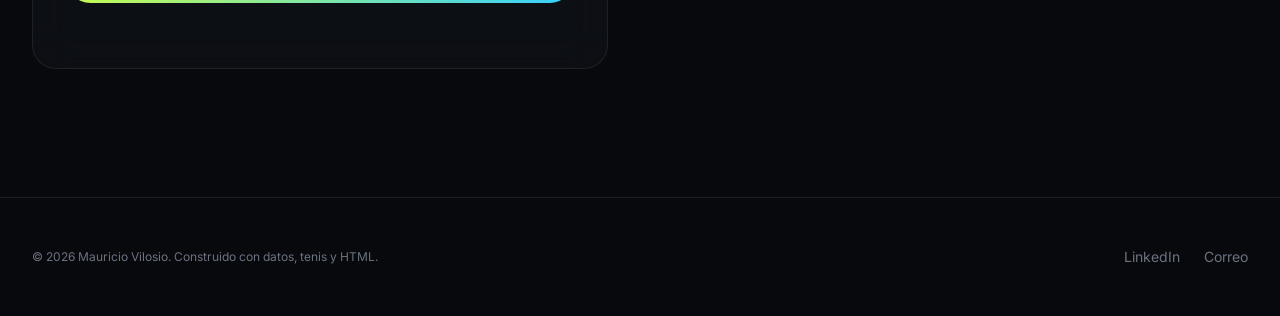
==== commit 6ce4376a: "Actualizacion Inicio" ====
--- a/index.html
+++ b/index.html
@@ -72,12 +72,13 @@
     <section class="hero" id="hero">
       <div class="container hero__grid">
         <div class="hero__copy">
-          <p class="hero__eyebrow" data-i18n="hero.eyebrow">// Ingeniero Químico &amp; Data Analyst en Córdoba, Argentina</p>
+          <p class="hero__eyebrow" data-i18n="hero.eyebrow">// Especialista en datos y rendimiento // Córdoba, Argentina</p>
           <h1 class="hero__title">Mauricio Vilosio</h1>
           <div class="hero__roles">
-            <span class="role-pill" data-i18n="hero.role1">Analista de Datos</span>
-            <span class="role-pill" data-i18n="hero.role2">Rendimiento Deportivo</span>
-            <span class="role-pill" data-i18n="hero.role3">Innovación</span>
+            <span class="role-pill" data-i18n="hero.role1">Datos e inteligencia empresarial</span>
+            <span class="role-pill" data-i18n="hero.role2">Optimización de procesos</span>
+            <span class="role-pill" data-i18n="hero.role3">Análisis deportivo</span>
+            <span class="role-pill" data-i18n="hero.role4">Desarrollo de productos</span>
           </div>
           <p class="hero__subtitle" data-i18n="hero.subtitle">Transformo datos en mejores decisiones y experiencias.</p>
           <div class="hero__actions">
@@ -164,8 +165,8 @@
           <div class="timeline__item timeline__item--future reveal">
             <span class="timeline__dot"></span>
             <p class="timeline__year" data-i18n="timeline.item8.year">Objetivo a 10 años</p>
-            <h3 class="timeline__title" data-i18n="timeline.item8.title">Referente mundial en Sports Analytics de Tenis</h3>
-            <p class="timeline__desc" data-i18n="timeline.item8.desc">Convertirme en una autoridad reconocida en rendimiento de tenis guiado por datos — donde "Mi Tenis" sea la herramienta estándar a la que recurren entrenadores y jugadores.</p>
+            <h3 class="timeline__title" data-i18n="timeline.item8.title">Referente en Análisis de Alto Rendimiento</h3>
+            <p class="timeline__desc" data-i18n="timeline.item8.desc">Convertirme en una autoridad reconocida en rendimiento de tenis guiado por datos.</p>
           </div>
         </div>
       </div>
@@ -366,7 +367,7 @@
       <div class="container">
         <div class="vision reveal">
           <p class="eyebrow" style="justify-content:center;" data-i18n="vision.eyebrow">Mi Visión</p>
-          <p class="vision__text" data-i18n="vision.text">Creo que el futuro del deporte estará guiado por datos. Mi objetivo es construir las herramientas que ayuden a entrenadores y jugadores a tomar mejores decisiones — convirtiendo la intuición en evidencia, un partido a la vez.</p>
+          <p class="vision__text" data-i18n="vision.text">Creo que el futuro del deporte estará guiado por datos. Mi objetivo es construir las herramientas que ayuden a entrenadores y jugadores a tomar mejores decisiones, convirtiendo la intuición en evidencia.</p>
         </div>
       </div>
     </section>
@@ -451,21 +452,24 @@
       en: {
         "meta.title": "Mauricio Vilosio — Data Analyst & Sports Analytics",
         "meta.description": "Mauricio Vilosio: Chemical Engineer and Data Analyst who transforms data into better decisions, better performance and better experiences — bridging Data Analytics and Tennis through Sports Analytics, coaching and 'Mi Tenis'.",
-        "hero.eyebrow": "// Chemical Engineer & Data Analyst based in Córdoba, Argentina",
-        "hero.role1": "Data Analyst",
-        "hero.role2": "Sports Performance",
-        "hero.role3": "Innovation",
+        "hero.eyebrow": "// Data & performance specialist // Córdoba, Argentina",
+        "hero.role1": "Data & Business Intelligence",
+        "hero.role2": "Process Optimization",
+        "hero.role3": "Sports Analytics",
+        "hero.role4": "Product Development",
         "hero.subtitle": "I transform data into better decisions and experiences.",
         "hero.btnProjects": "View Projects",
         "hero.btnContact": "Contact",
         "hero.scroll": "Scroll",
         "about.eyebrow": "About",
         "about.title": "From spreadsheets<br />to sidelines.",
-        "about.p1": "I studied Chemical Engineering at the Universidad Nacional de Córdoba because I wanted to understand how complex systems work — and I came out of the degree with something more useful than a diploma: the habit of thinking in <strong>processes, causes and continuous improvement</strong>.",
-        "about.p2": "That habit eventually led me to data. During my time at Grido — first in Engineering, later as a Business Analyst — I went from optimizing production lines to optimizing business decisions with <strong>SQL, Python and Power BI</strong>. Then I crossed the world: <strong>two years</strong> supervising production teams in Australia, an experience that taught me to lead in another language, under different standards, with different people.",
-        "about.p3": "In 2026 I closed a different kind of loop: I got certified as a <strong>tennis coach by the ITF</strong> (International Tennis Federation). I'd been teaching informally for years, but I wanted the same rigor there that I apply to data analysis — not just court intuition, but a formal foundation to build on.",
-        "about.p4": "That intersection is exactly where <strong>\"Mi Tenis\"</strong> was born: a system I'm building so players and coaches stop relying only on memory and a trained eye, and start seeing their game with the same clarity a Data Analyst sees a business.",
-        "about.p5": "Today I'm an <strong>Engineer, Data Analyst, and ITF-certified Tennis Coach</strong> — three titles that on paper don't have much to do with each other, but in practice are the same pursuit: understanding systems, finding patterns, and building something better with that information.",
+        "about.p1": "I graduated as a <strong>Chemical Engineer</strong> from the Universidad Nacional de Córdoba. I was endlessly curious about how complex systems worked and where things came from. I came out of the degree with something more useful than a diploma: the habit of thinking in <strong>processes, causes and continuous improvement.</strong>",
+        "about.p2": "That habit eventually led me into data. During my time at Grido — first in Engineering, later as a <strong>Business Analyst</strong> — I went from optimizing production lines to optimizing business decisions with <strong>SQL, Python and Power BI</strong>. A challenging mix of analysis and leadership.",
+        "about.p3": "Then I crossed the world: I spent two years living in <strong>Australia</strong>. A different kind of experience, working in high-demand operational settings (on cotton farms and in factories), supervising teams and solving problems in another language.",
+        "about.p4": "In 2026 I closed a different kind of loop: I got certified as a <strong>tennis coach by the ITF</strong> (International Tennis Federation). I'd been playing and practicing for years, and in the search to improve, I found in this challenge the ideal way to pass on knowledge while sharpening my own skills.",
+        "about.p5": "I'm now looking to connect all three worlds: <strong>engineering, data analysis and tennis</strong>. My goal is to apply the same rigor I bring to process improvement to the world of sport.",
+        "about.p6": "That intersection is exactly where <strong>\"Mi Tenis\"</strong> was born: a system I'm building so players and coaches stop relying only on memory and a trained eye, and start seeing their game with the same clarity a Data Analyst sees a business.",
+        "about.p7": "Today I'm an Engineer, Data Analyst and Tennis Coach — three titles that on paper don't have much to do with each other, but in practice are the same pursuit: <strong>understanding systems, finding patterns, and building something better with that information.</strong>",
         "about.quote": "\"I didn't leave data analysis for tennis. I brought data analysis onto the court.\"",
         "timeline.eyebrow": "Journey",
         "timeline.title": "How I got here",
@@ -492,8 +496,8 @@
         "timeline.item7.title": "Mi Tenis",
         "timeline.item7.desc": "Designing \"Mi Tenis,\" a digital system for players and coaches to log performance, evolution and match statistics in one place.",
         "timeline.item8.year": "10-year goal",
-        "timeline.item8.title": "A global reference in Tennis Sports Analytics",
-        "timeline.item8.desc": "Becoming a recognized authority on data-driven tennis performance — where \"Mi Tenis\" is the standard tool coaches and players reach for.",
+        "timeline.item8.title": "A Reference in High-Performance Analytics",
+        "timeline.item8.desc": "Becoming a recognized authority on data-driven tennis performance.",
         "projects.eyebrow": "Featured Projects",
         "projects.title": "Selected work",
         "projects.subtitle": "Where data meets business, and data meets the court.",
@@ -551,7 +555,7 @@
         "skill.cat.communication": "Communication",
         "skill.tennisPerformance": "Tennis Performance",
         "vision.eyebrow": "My Vision",
-        "vision.text": "I believe the future of sport will be guided by data. My goal is to build the tools that help coaches and players make better decisions — turning intuition into evidence, one match at a time.",
+        "vision.text": "I believe the future of sport will be guided by data. My goal is to build the tools that help coaches and players make better decisions, turning intuition into evidence.",
         "process.eyebrow": "How I work",
         "process.title": "From raw data to real decisions",
         "process.collect.title": "Collect",
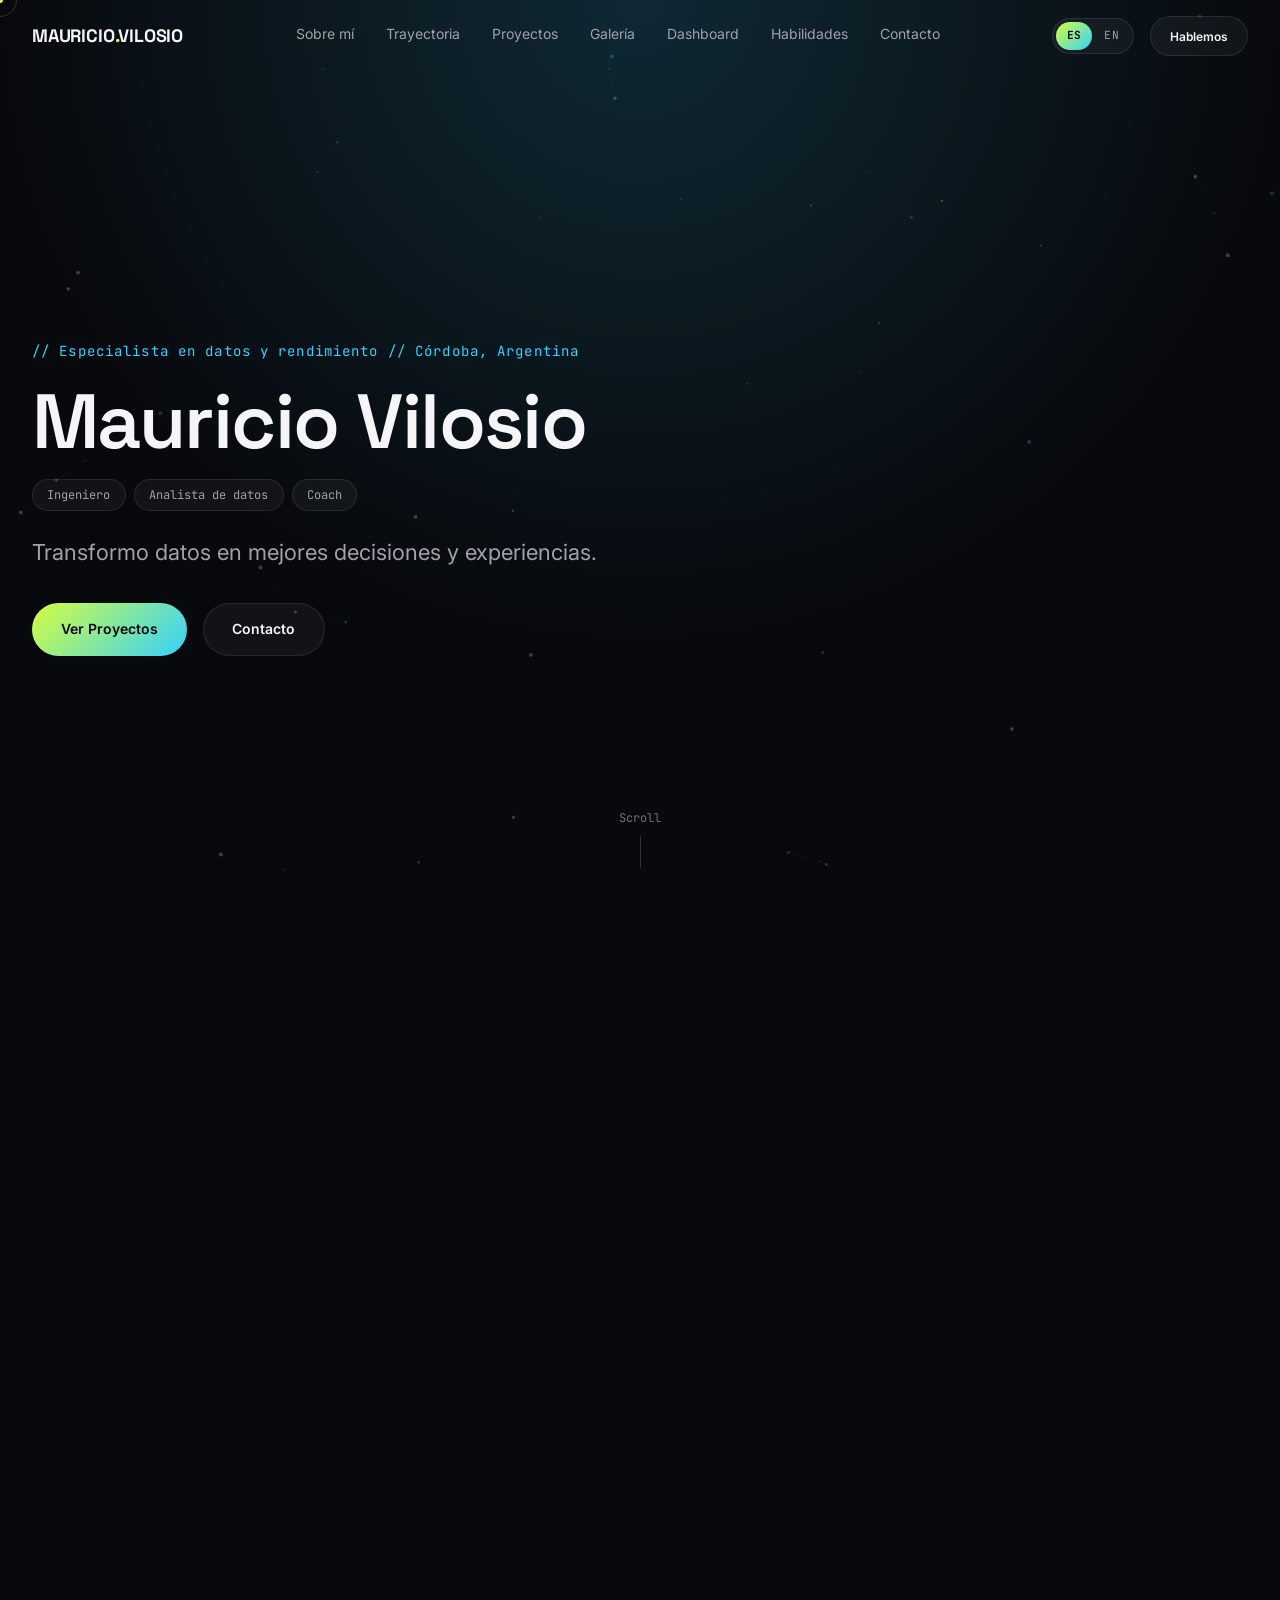
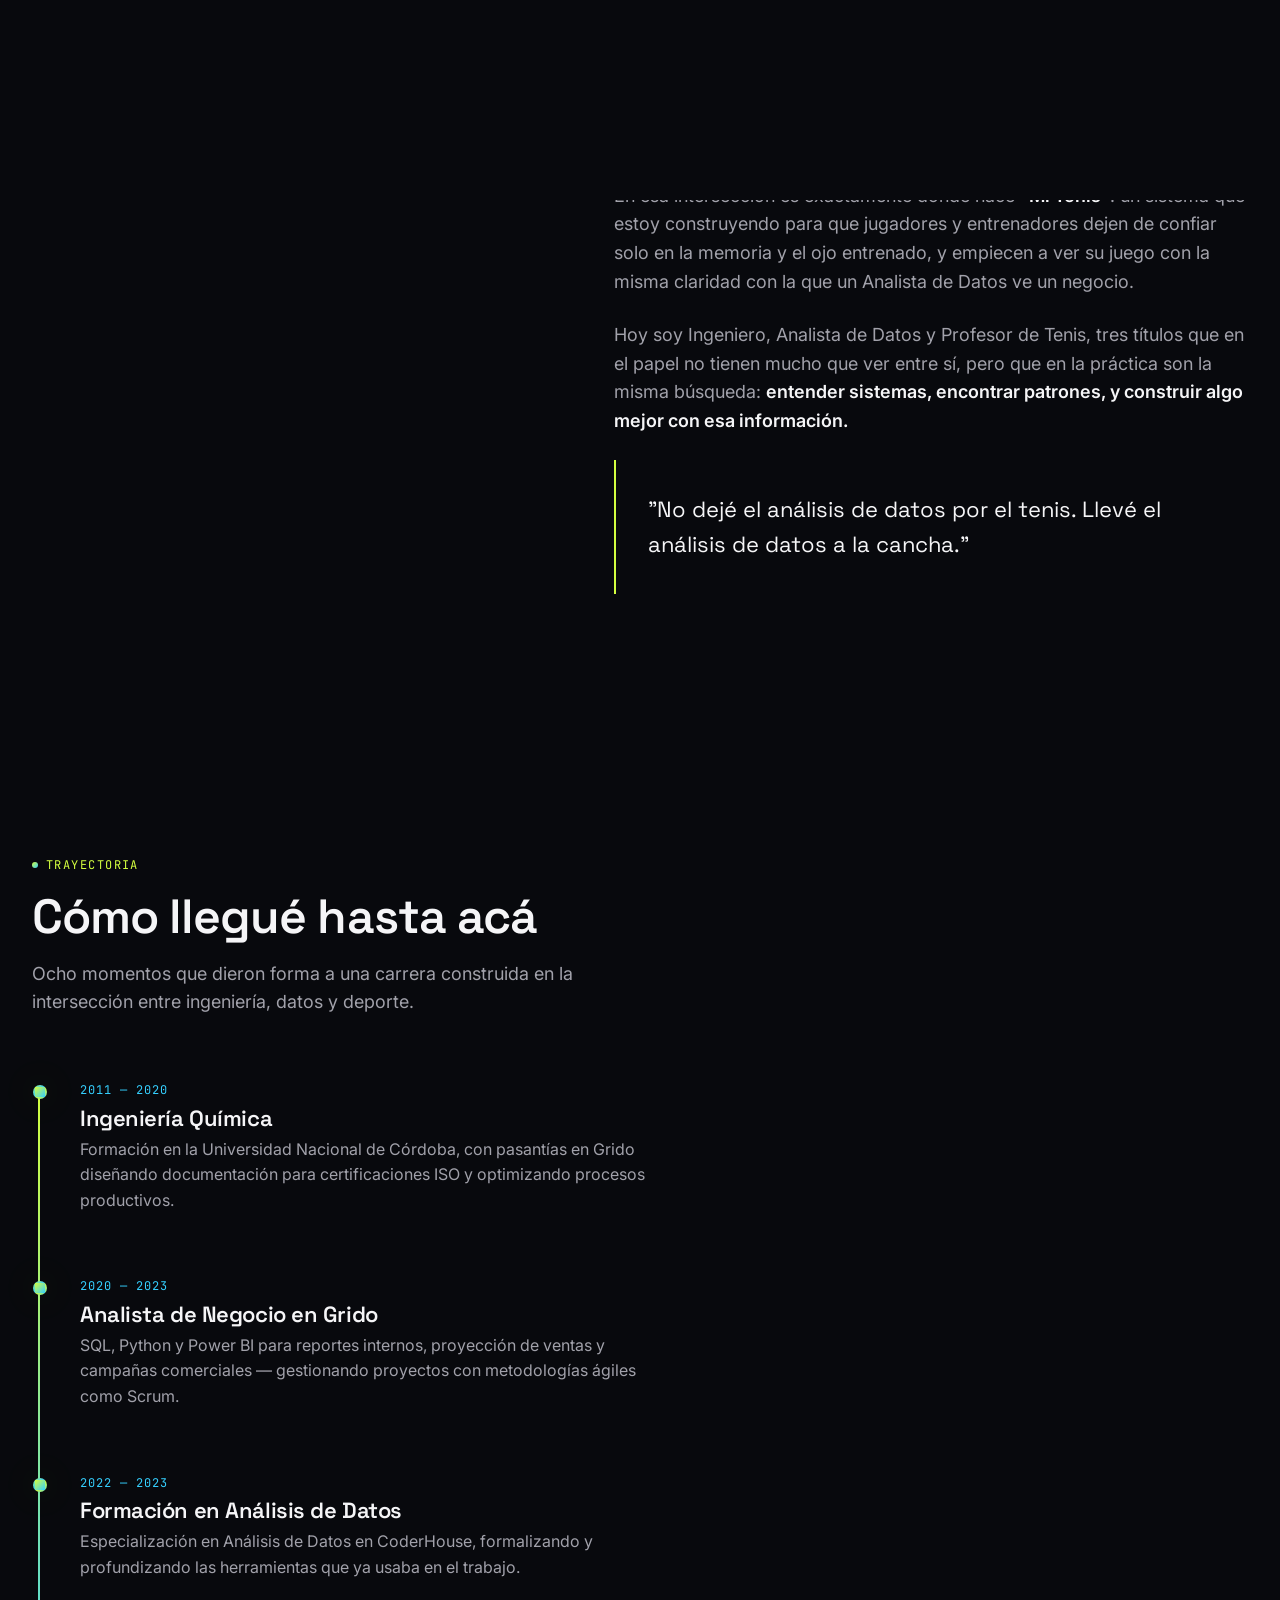
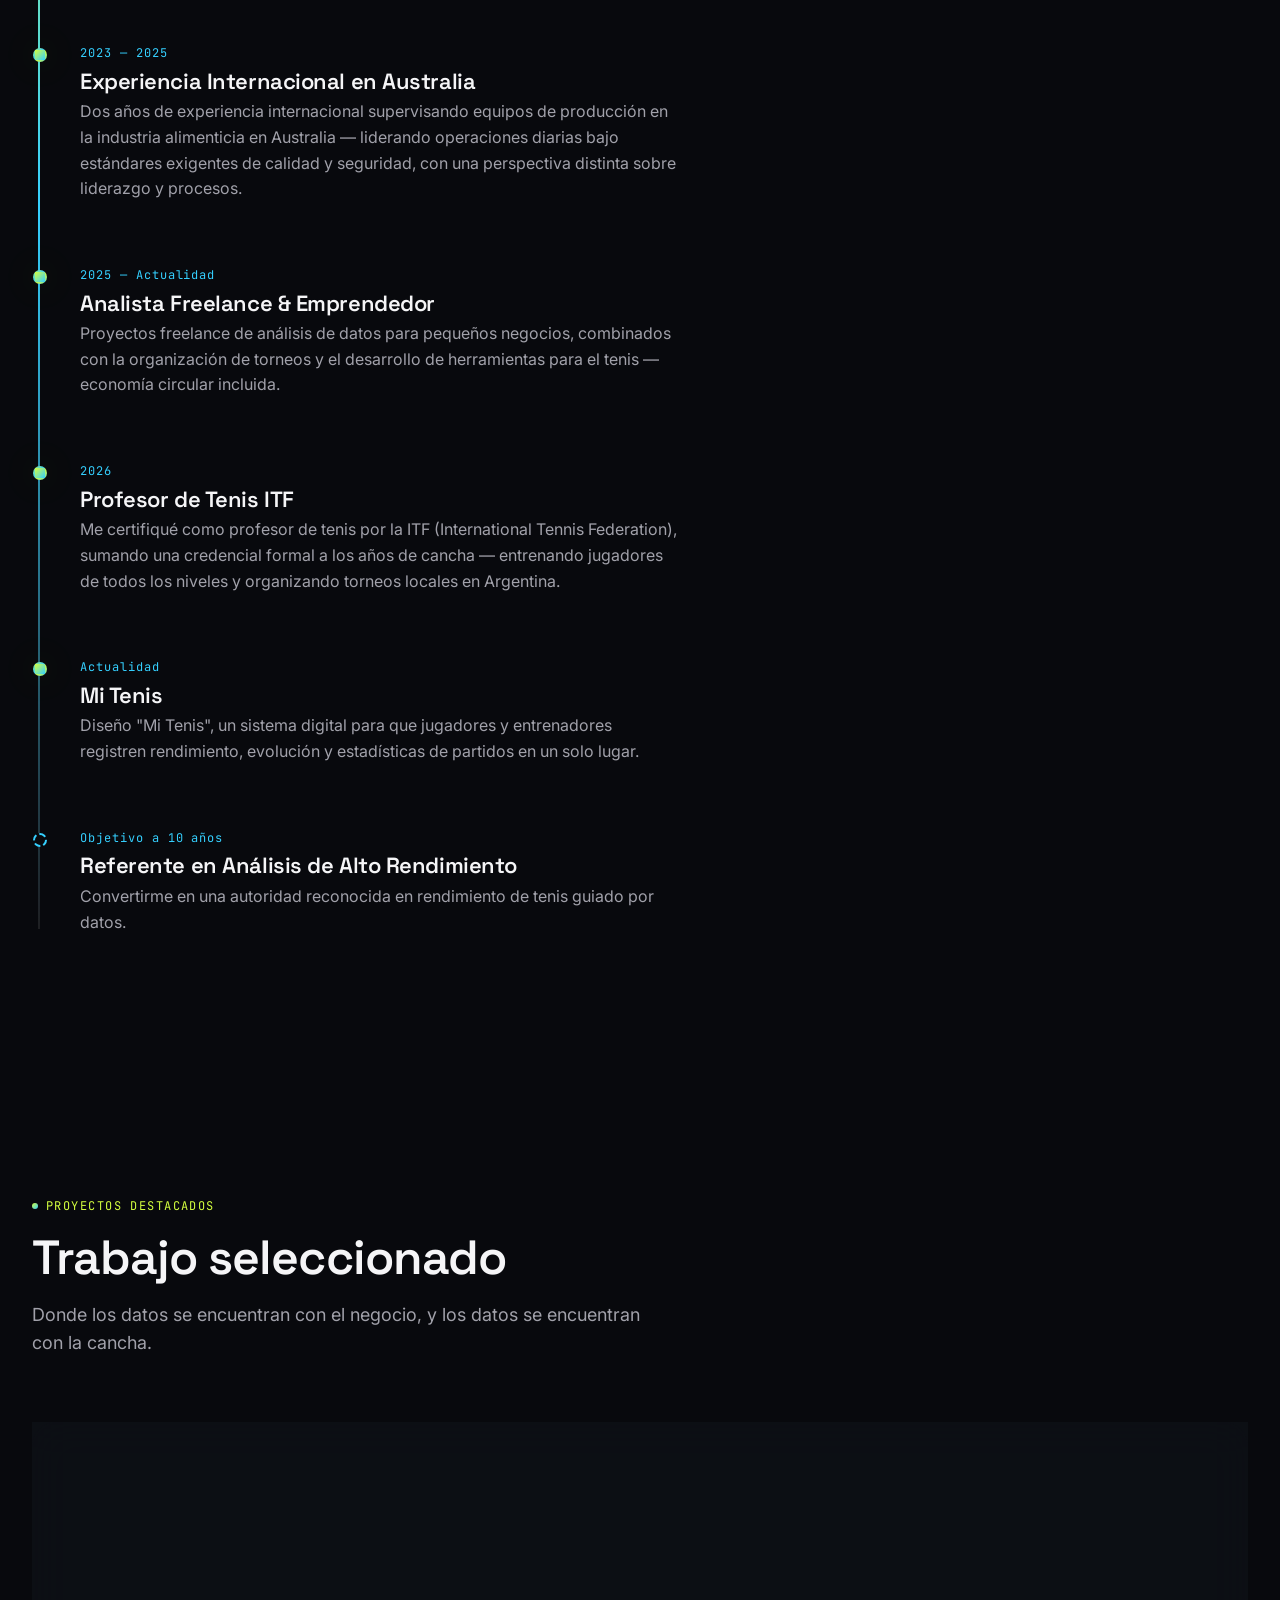
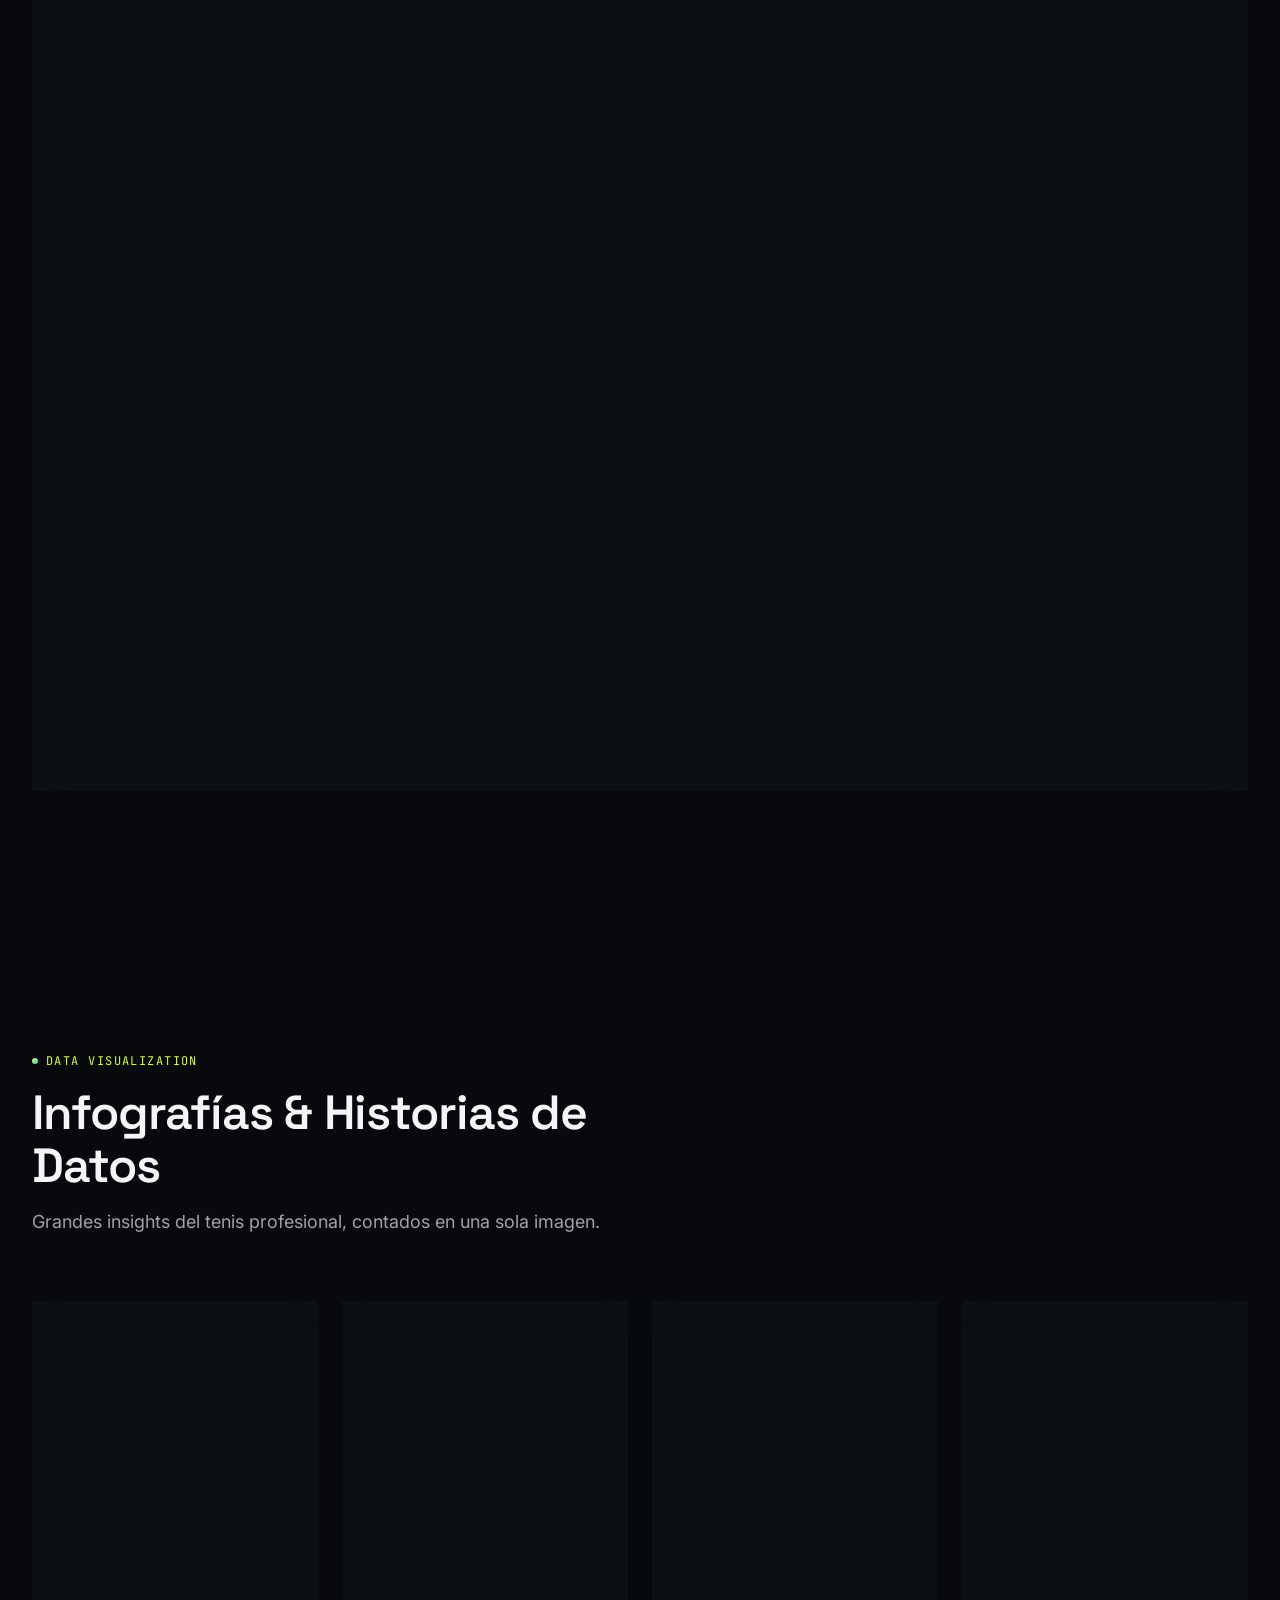
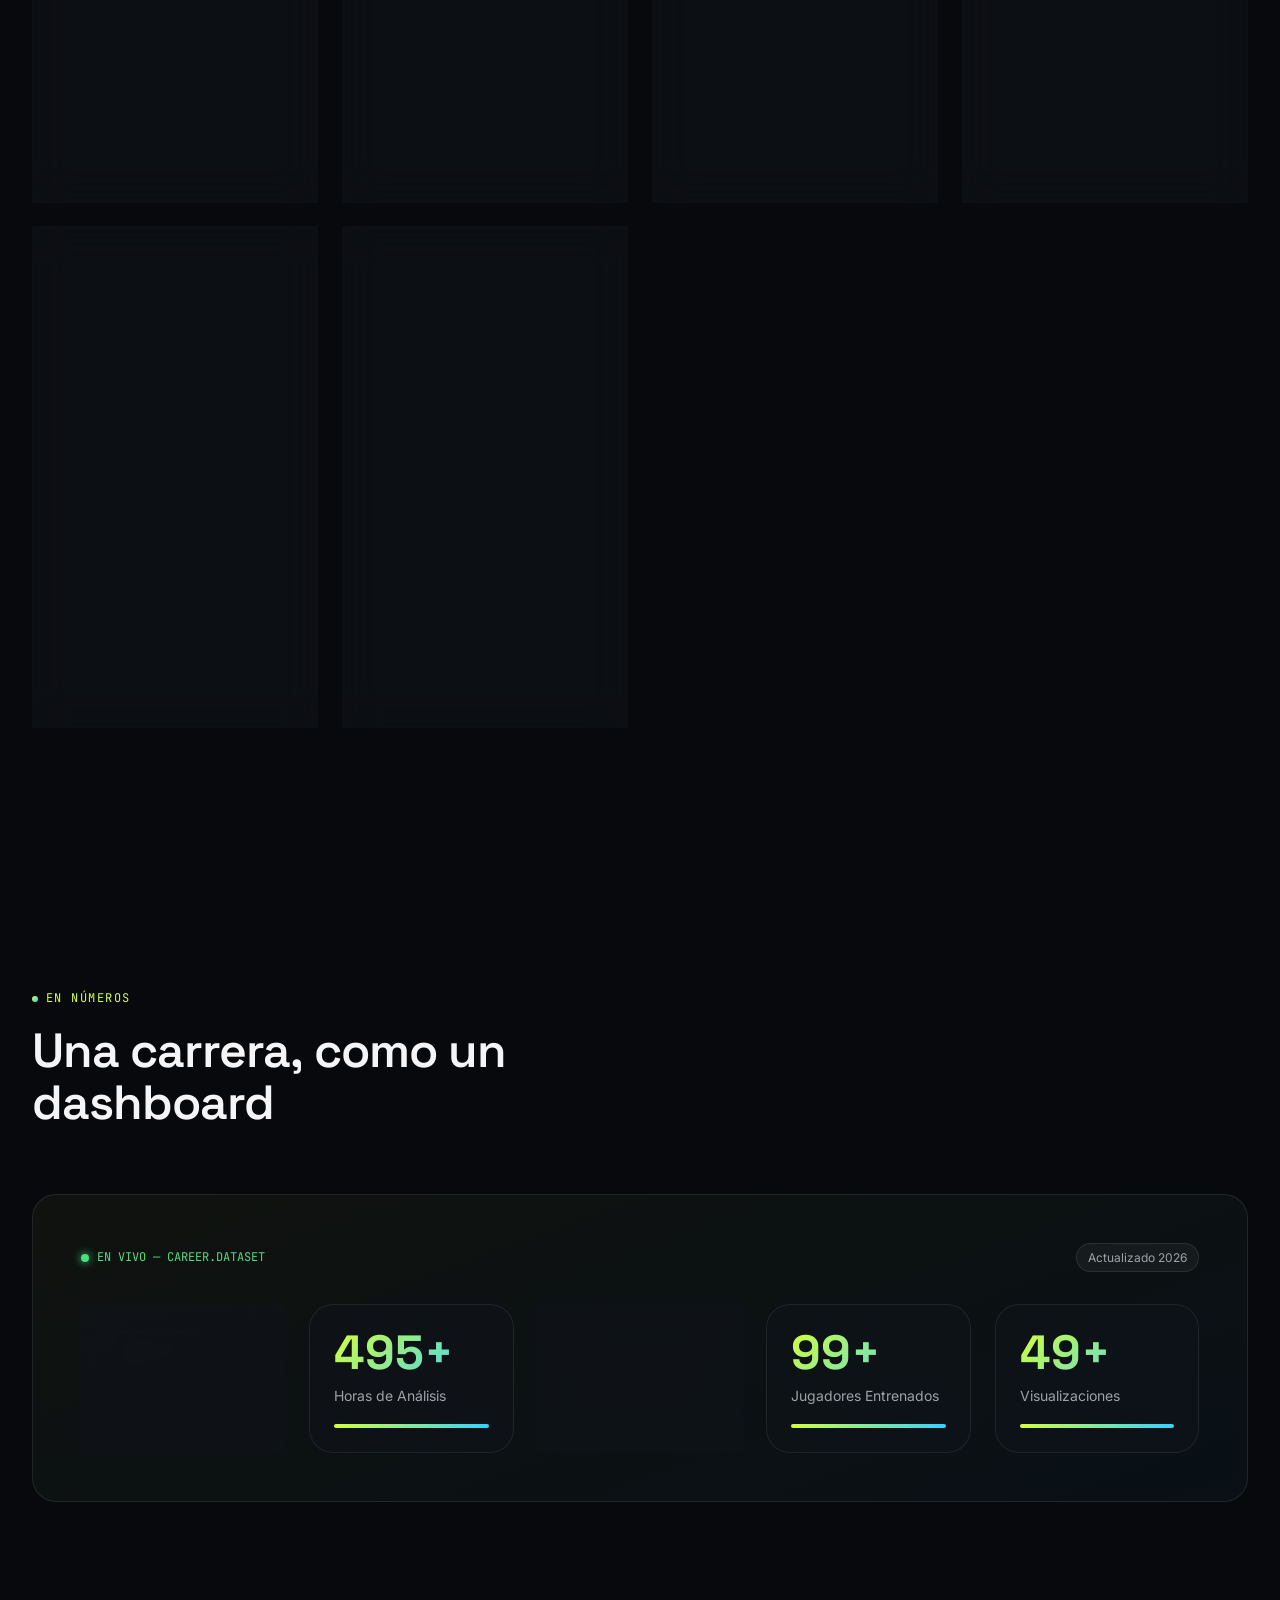
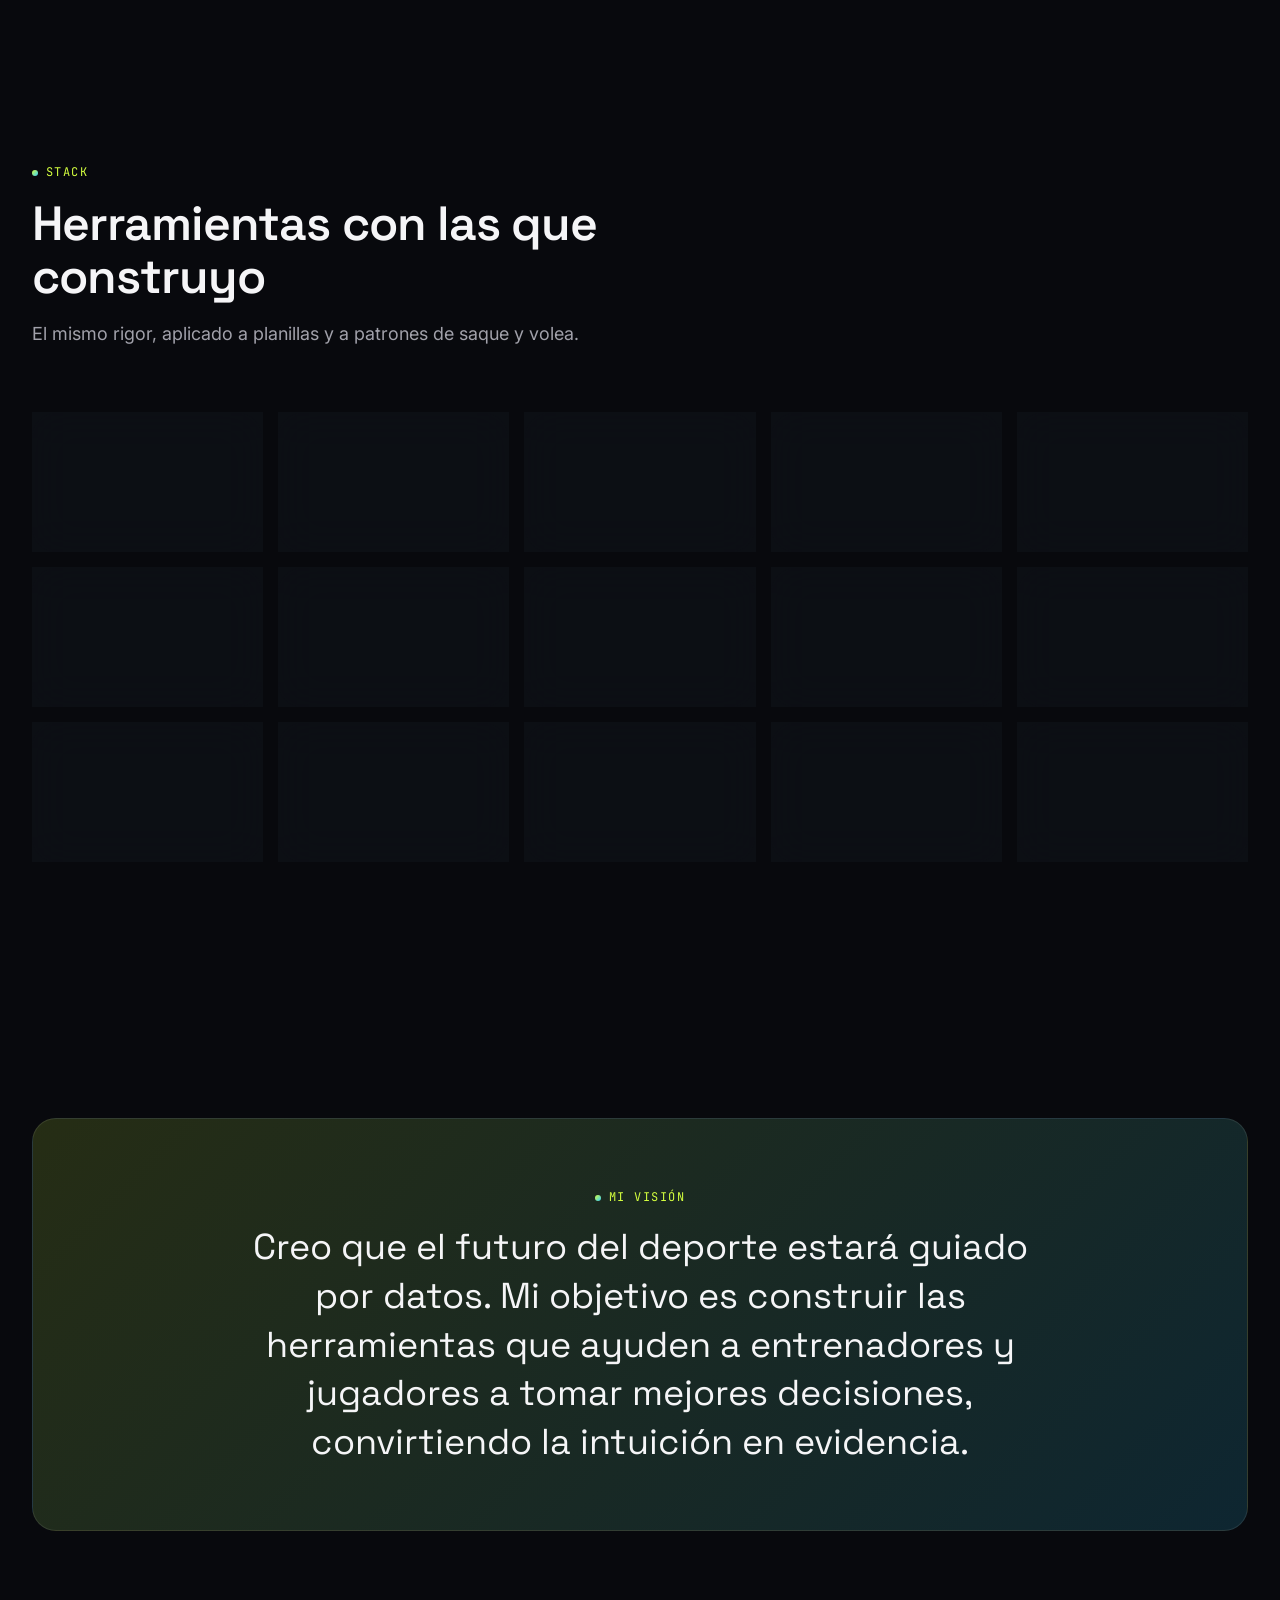
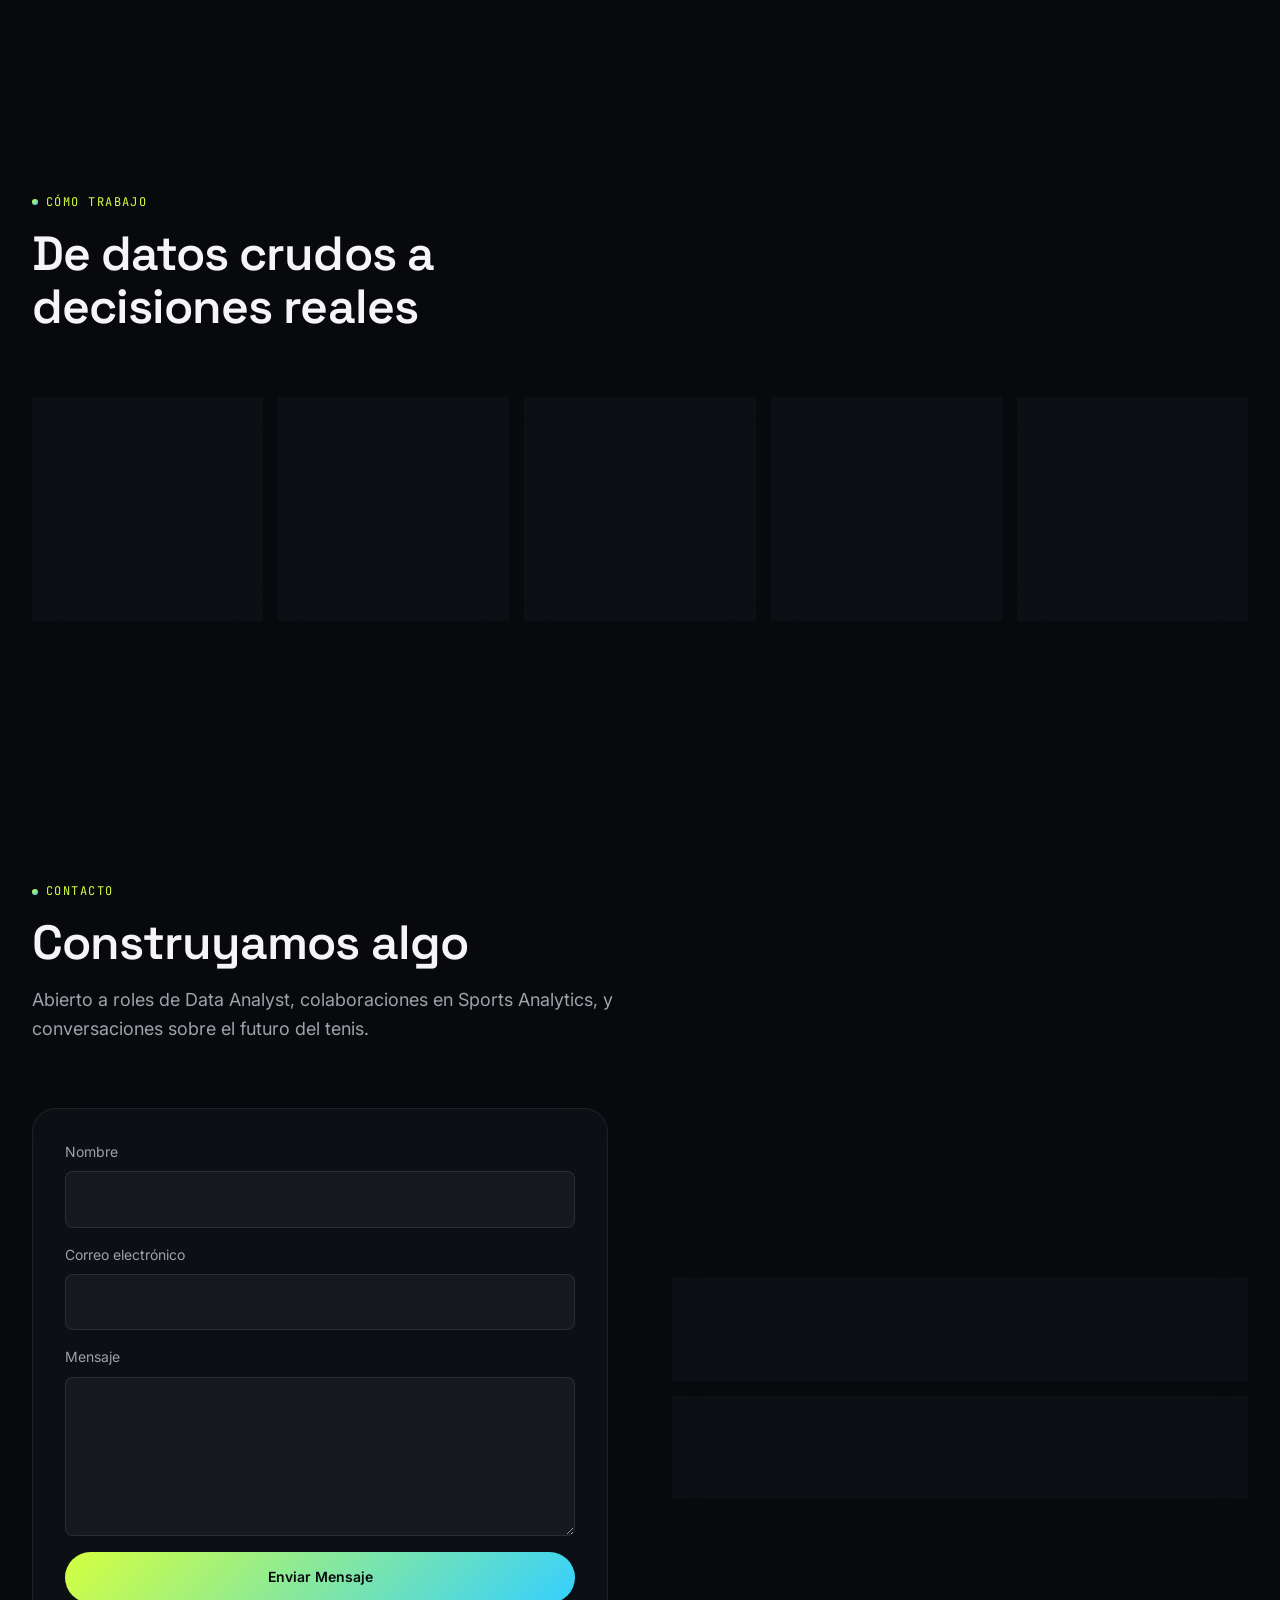
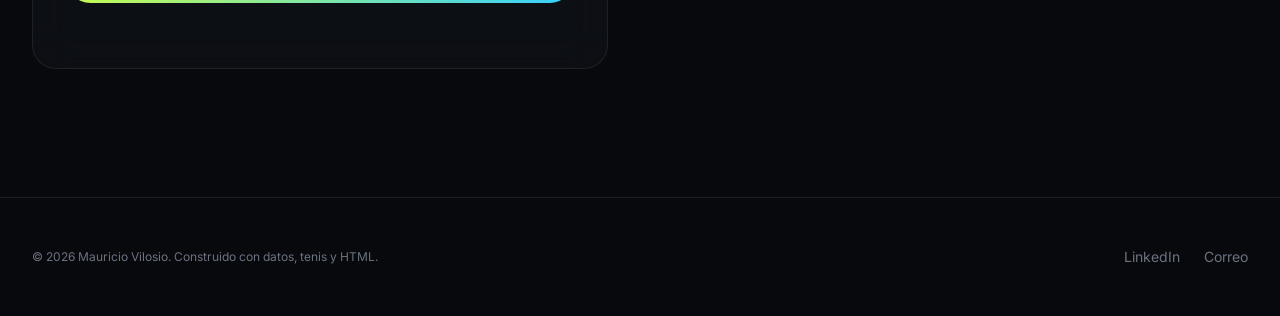
==== commit 8bdeffc4: "Labels" ====
--- a/index.html
+++ b/index.html
@@ -75,10 +75,9 @@
           <p class="hero__eyebrow" data-i18n="hero.eyebrow">// Especialista en datos y rendimiento // Córdoba, Argentina</p>
           <h1 class="hero__title">Mauricio Vilosio</h1>
           <div class="hero__roles">
-            <span class="role-pill" data-i18n="hero.role1">Datos e inteligencia empresarial</span>
-            <span class="role-pill" data-i18n="hero.role2">Optimización de procesos</span>
-            <span class="role-pill" data-i18n="hero.role3">Análisis deportivo</span>
-            <span class="role-pill" data-i18n="hero.role4">Desarrollo de productos</span>
+            <span class="role-pill" data-i18n="hero.role1">Ingeniero</span>
+            <span class="role-pill" data-i18n="hero.role2">Analista de datos</span>
+            <span class="role-pill" data-i18n="hero.role3">Coach</span>
           </div>
           <p class="hero__subtitle" data-i18n="hero.subtitle">Transformo datos en mejores decisiones y experiencias.</p>
           <div class="hero__actions">
@@ -453,10 +452,9 @@
         "meta.title": "Mauricio Vilosio — Data Analyst & Sports Analytics",
         "meta.description": "Mauricio Vilosio: Chemical Engineer and Data Analyst who transforms data into better decisions, better performance and better experiences — bridging Data Analytics and Tennis through Sports Analytics, coaching and 'Mi Tenis'.",
         "hero.eyebrow": "// Data & performance specialist // Córdoba, Argentina",
-        "hero.role1": "Data & Business Intelligence",
-        "hero.role2": "Process Optimization",
-        "hero.role3": "Sports Analytics",
-        "hero.role4": "Product Development",
+        "hero.role1": "Engineer",
+        "hero.role2": "Data Analyst",
+        "hero.role3": "Coach",
         "hero.subtitle": "I transform data into better decisions and experiences.",
         "hero.btnProjects": "View Projects",
         "hero.btnContact": "Contact",
--- a/css/responsive.css
+++ b/css/responsive.css
@@ -78,6 +78,21 @@
     text-align: center;
   }
 
+  .hero__eyebrow {
+    font-size: 0.78rem;
+    letter-spacing: 0.05em;
+    line-height: 1.5;
+  }
+
+  .hero__roles {
+    gap: 0.4rem;
+  }
+
+  .role-pill {
+    font-size: 0.7rem;
+    padding: 0.3rem 0.7rem;
+  }
+
   .lightbox {
     padding: var(--space-2);
   }
@@ -94,6 +109,21 @@
 
   .hero__title {
     font-size: 2.2rem;
+  }
+
+  .hero__eyebrow {
+    font-size: 0.68rem;
+    letter-spacing: 0.03em;
+  }
+
+  .hero__roles {
+    gap: 0.35rem;
+    margin-bottom: var(--space-2);
+  }
+
+  .role-pill {
+    font-size: 0.62rem;
+    padding: 0.22rem 0.6rem;
   }
 
   .section-title {
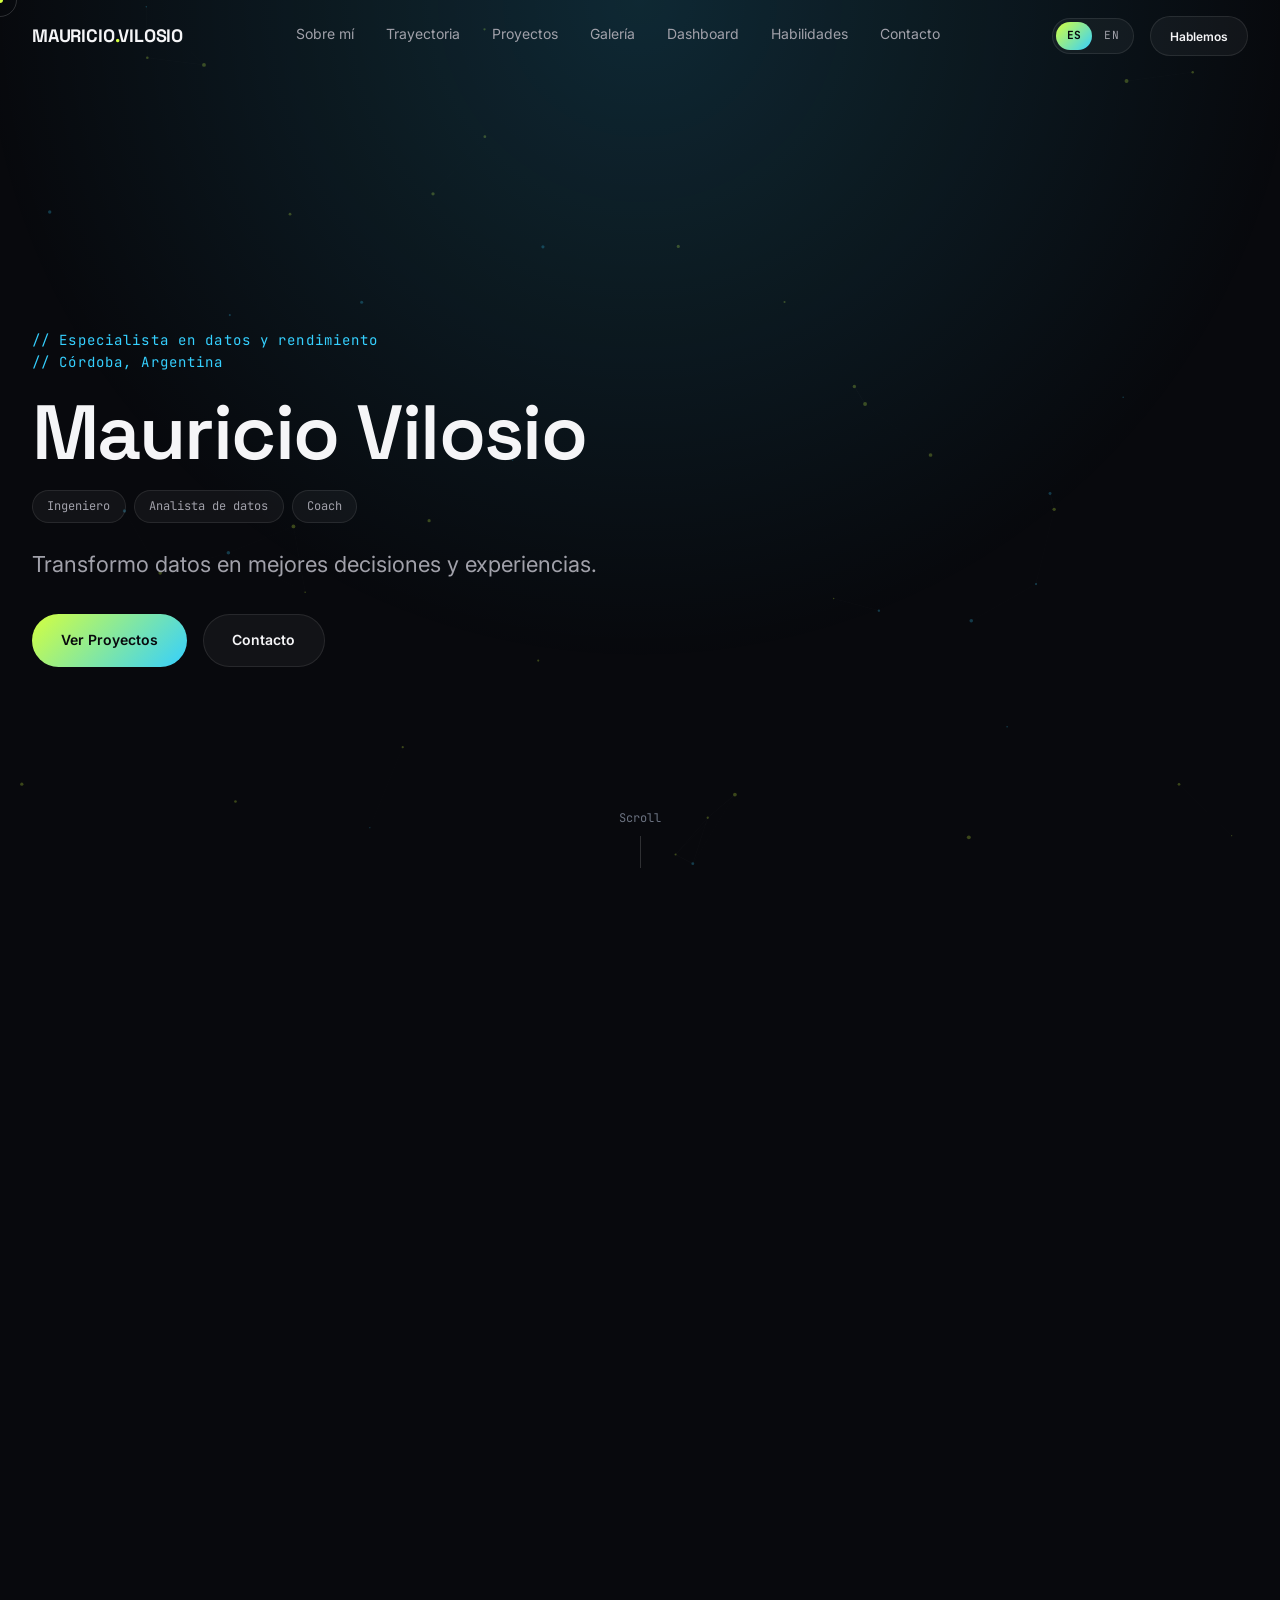
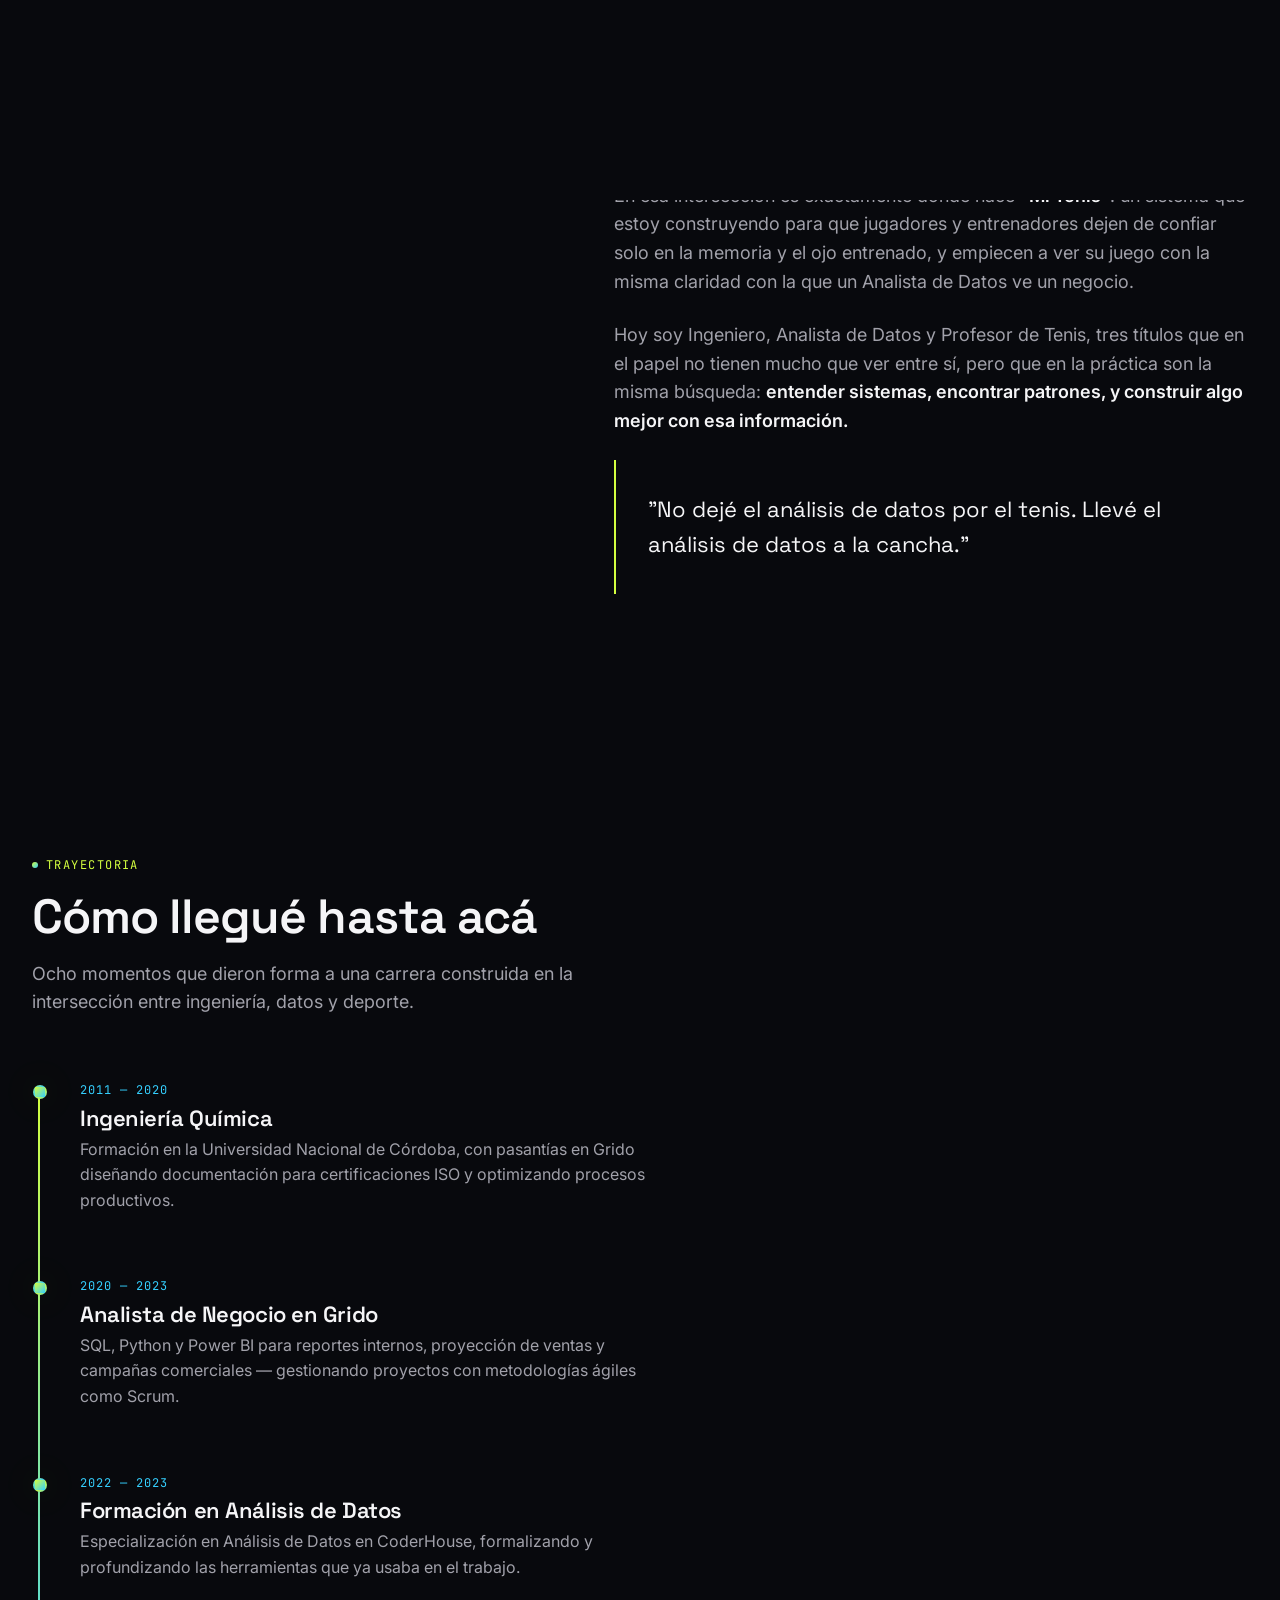
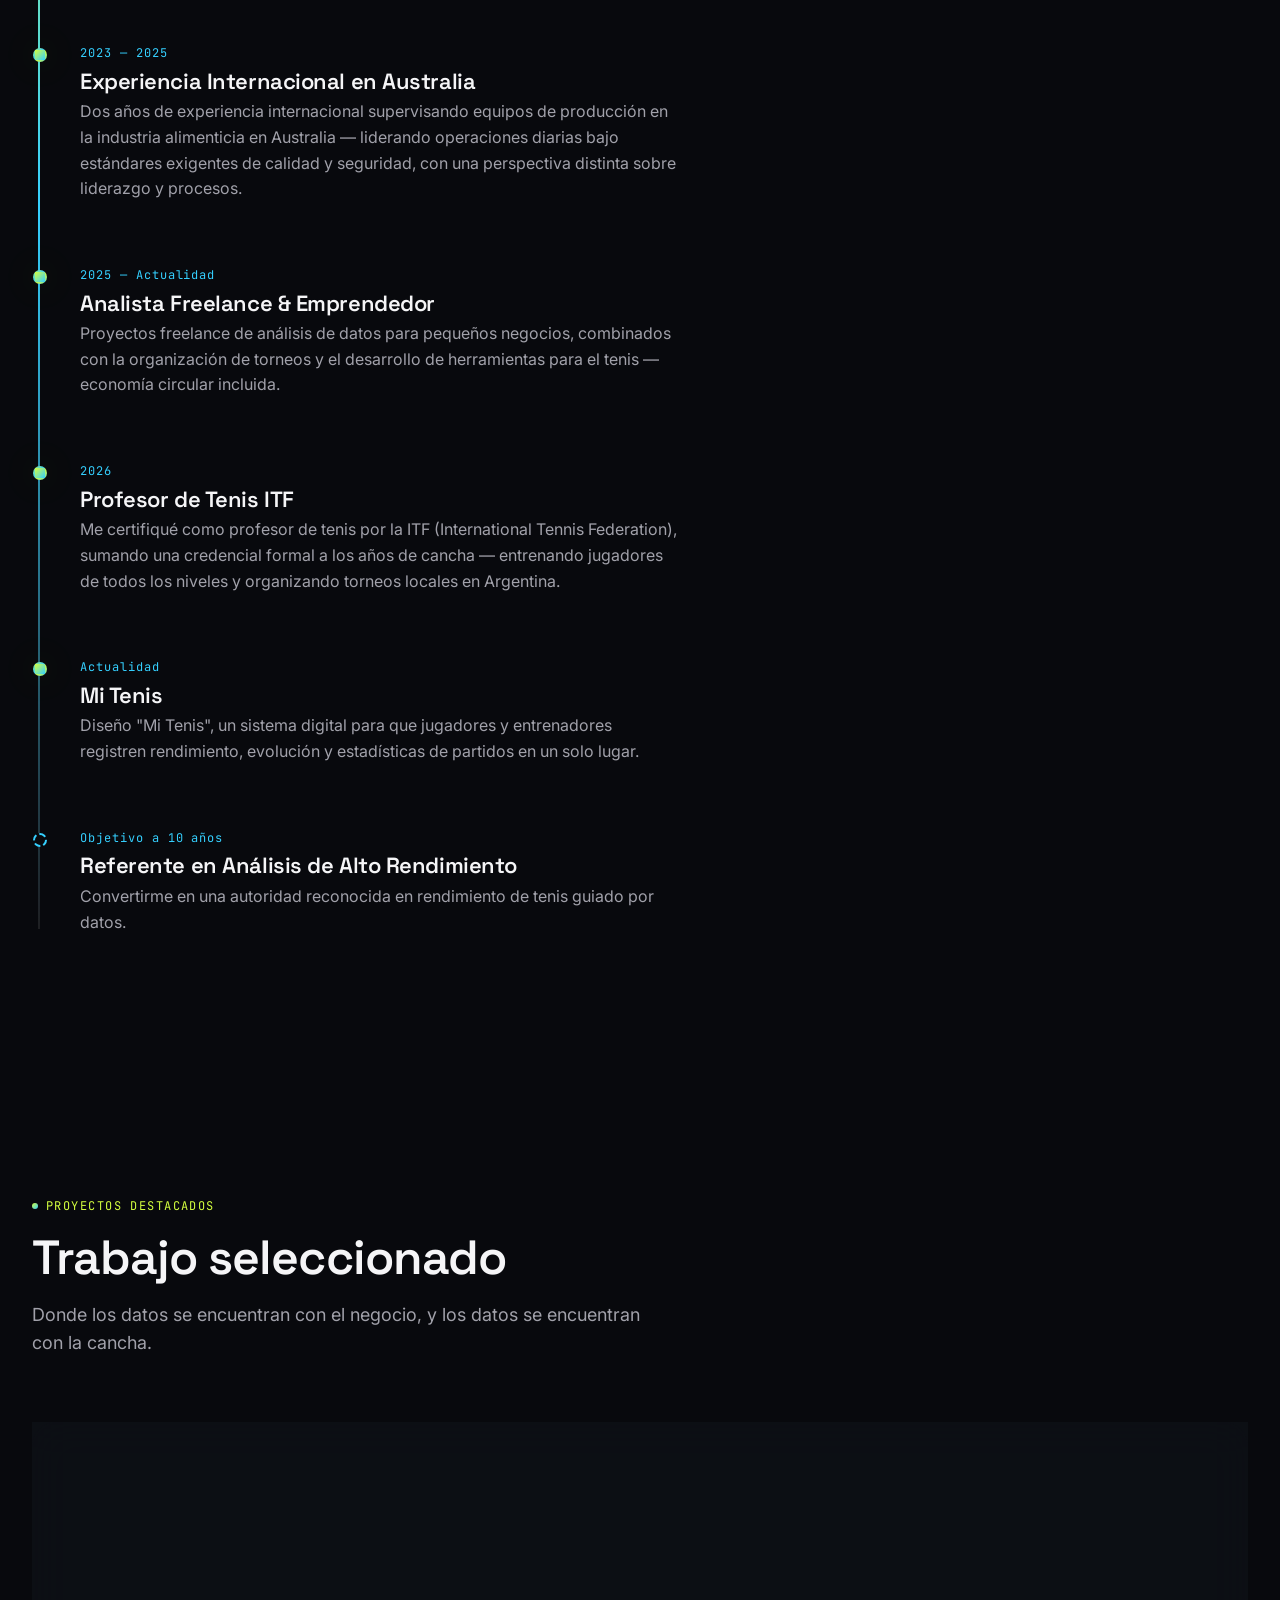
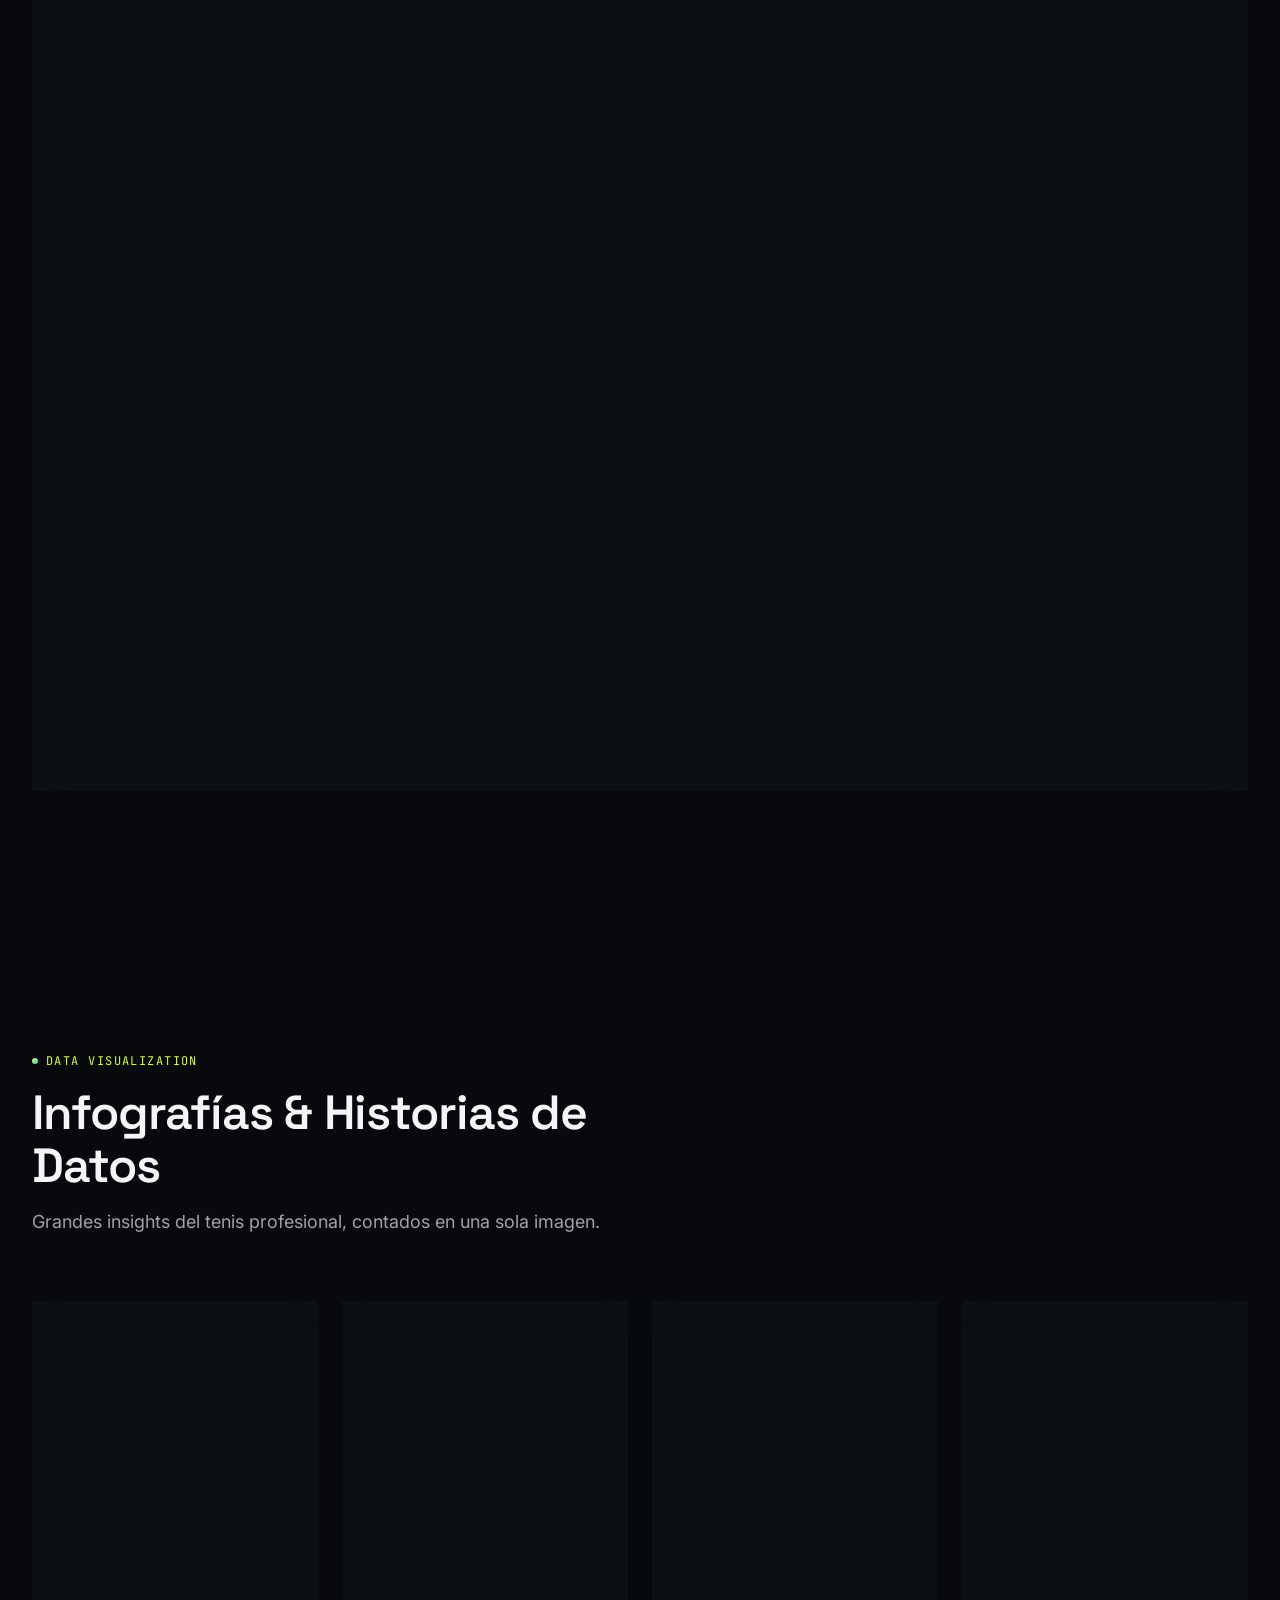
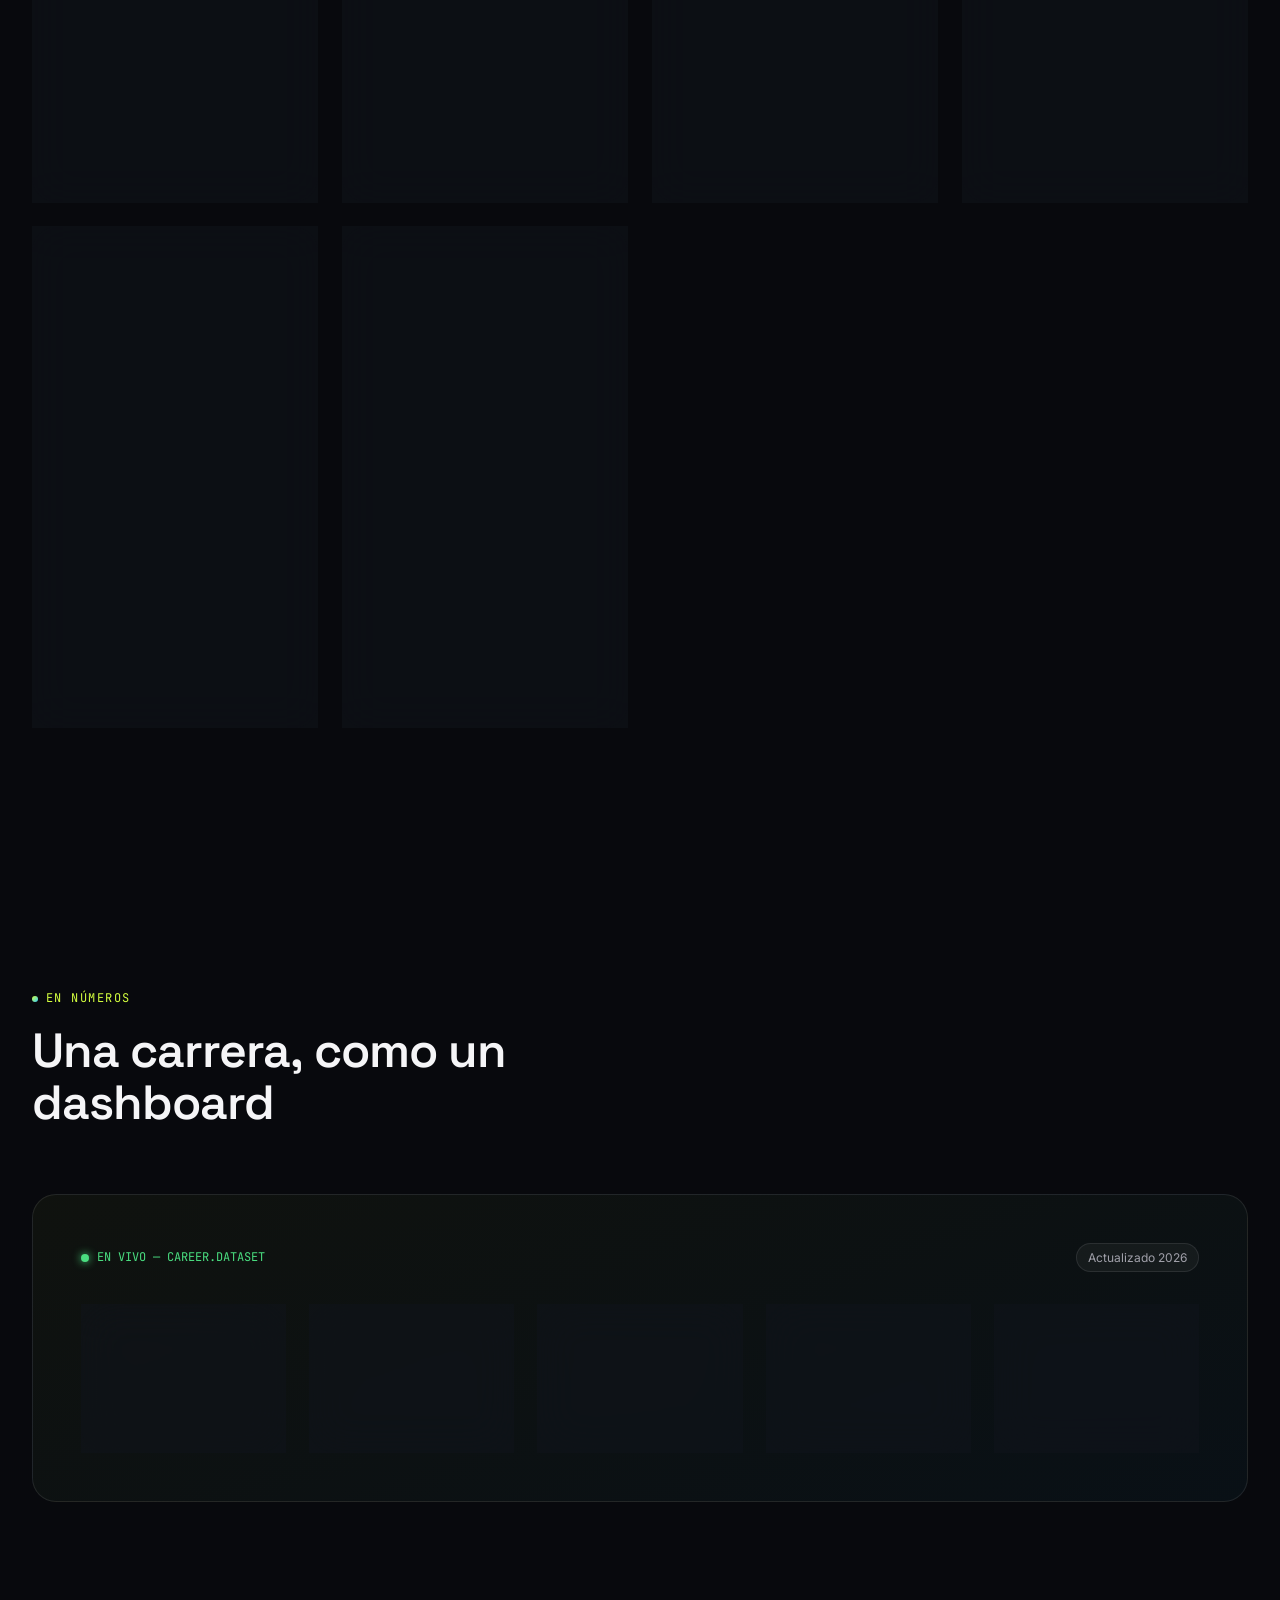
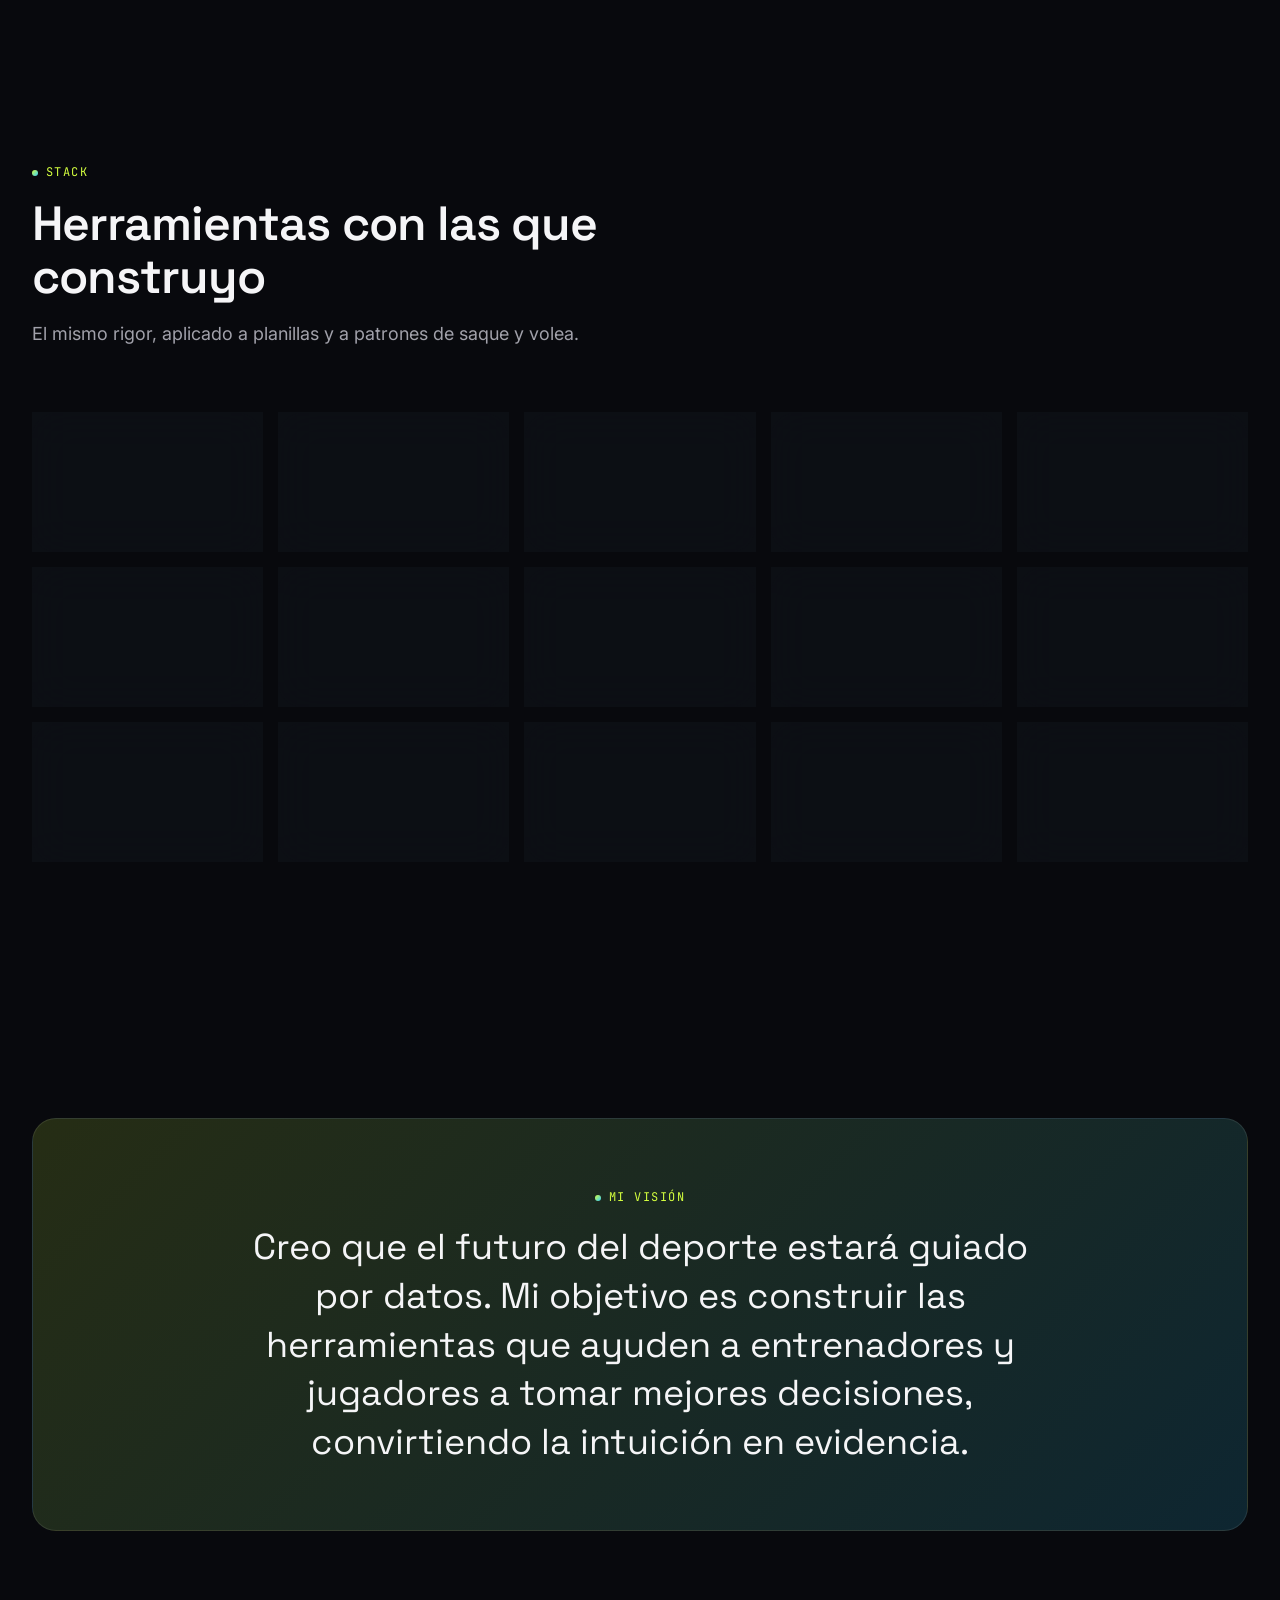
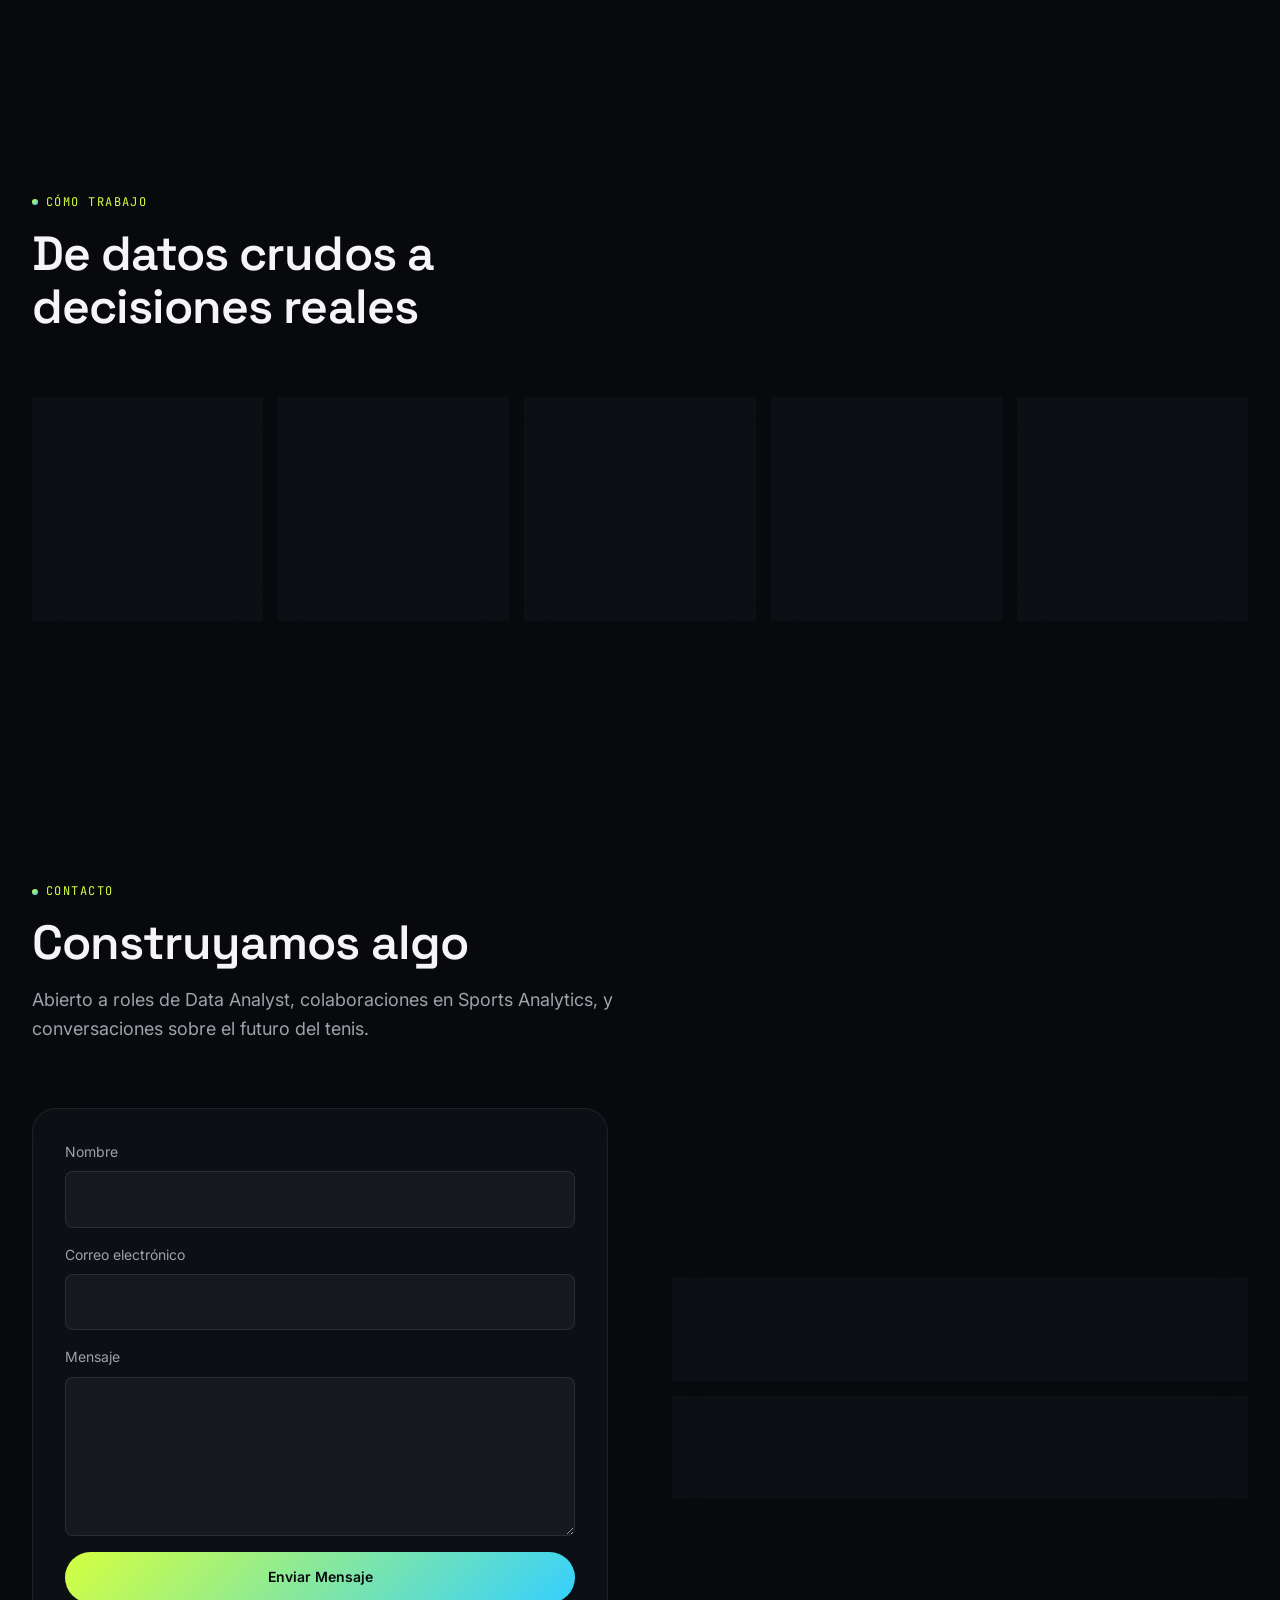
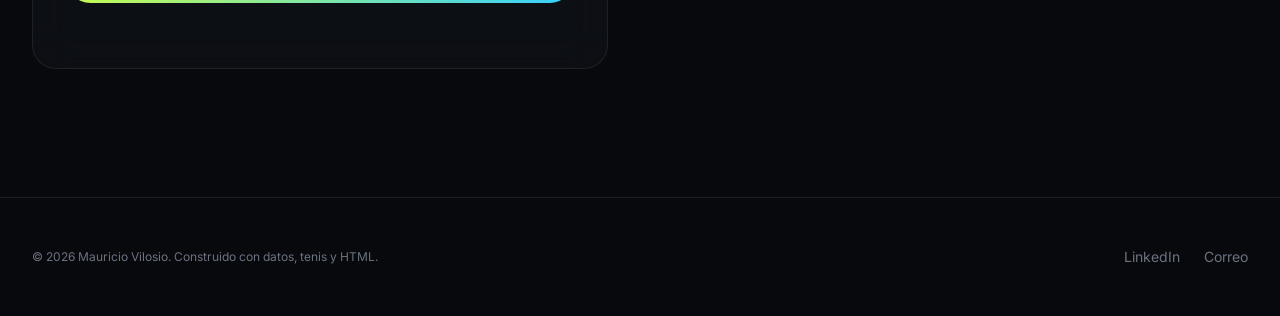
==== commit 2c055d70: "Subtitulo" ====
--- a/index.html
+++ b/index.html
@@ -72,7 +72,7 @@
     <section class="hero" id="hero">
       <div class="container hero__grid">
         <div class="hero__copy">
-          <p class="hero__eyebrow" data-i18n="hero.eyebrow">// Especialista en datos y rendimiento // Córdoba, Argentina</p>
+          <p class="hero__eyebrow" data-i18n-html="hero.eyebrow">// Especialista en datos y rendimiento<br />// Córdoba, Argentina</p>
           <h1 class="hero__title">Mauricio Vilosio</h1>
           <div class="hero__roles">
             <span class="role-pill" data-i18n="hero.role1">Ingeniero</span>
@@ -451,7 +451,7 @@
       en: {
         "meta.title": "Mauricio Vilosio — Data Analyst & Sports Analytics",
         "meta.description": "Mauricio Vilosio: Chemical Engineer and Data Analyst who transforms data into better decisions, better performance and better experiences — bridging Data Analytics and Tennis through Sports Analytics, coaching and 'Mi Tenis'.",
-        "hero.eyebrow": "// Data & performance specialist // Córdoba, Argentina",
+        "hero.eyebrow": "// Data & performance specialist<br />// Córdoba, Argentina",
         "hero.role1": "Engineer",
         "hero.role2": "Data Analyst",
         "hero.role3": "Coach",
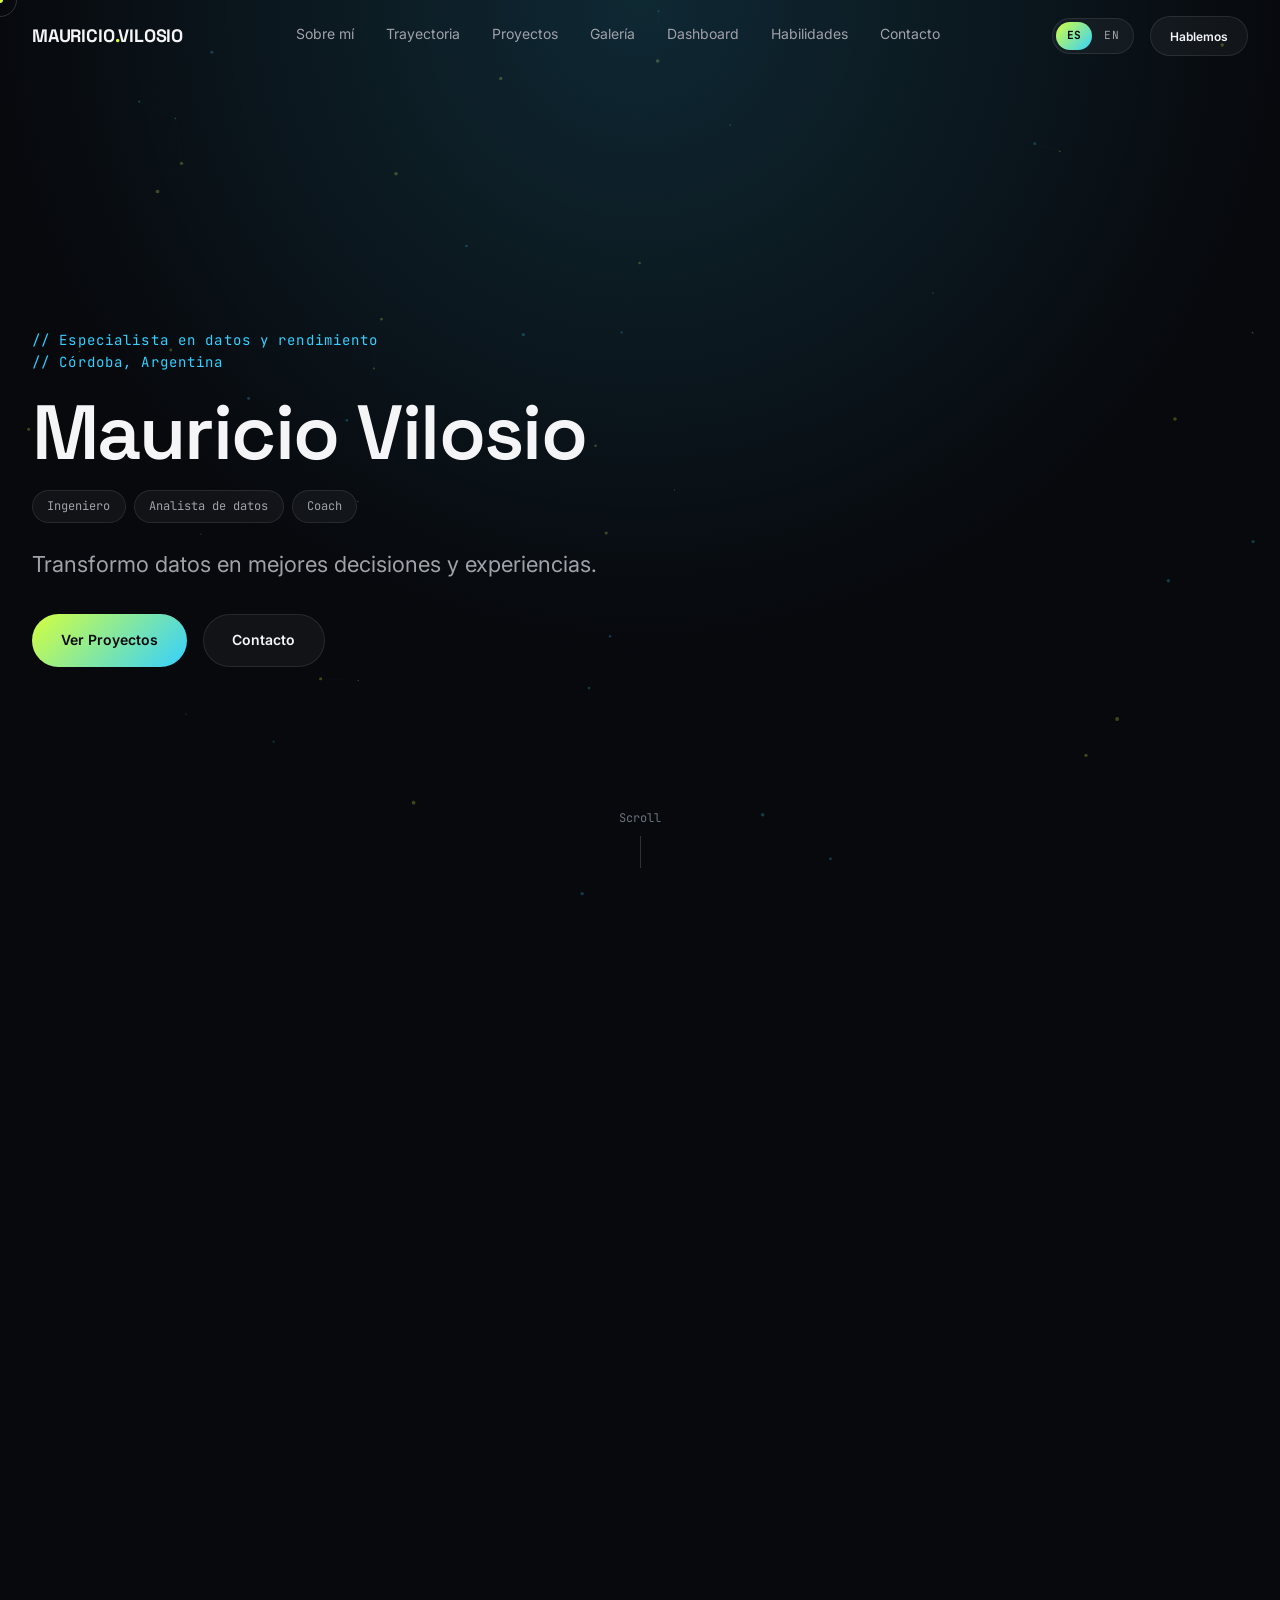
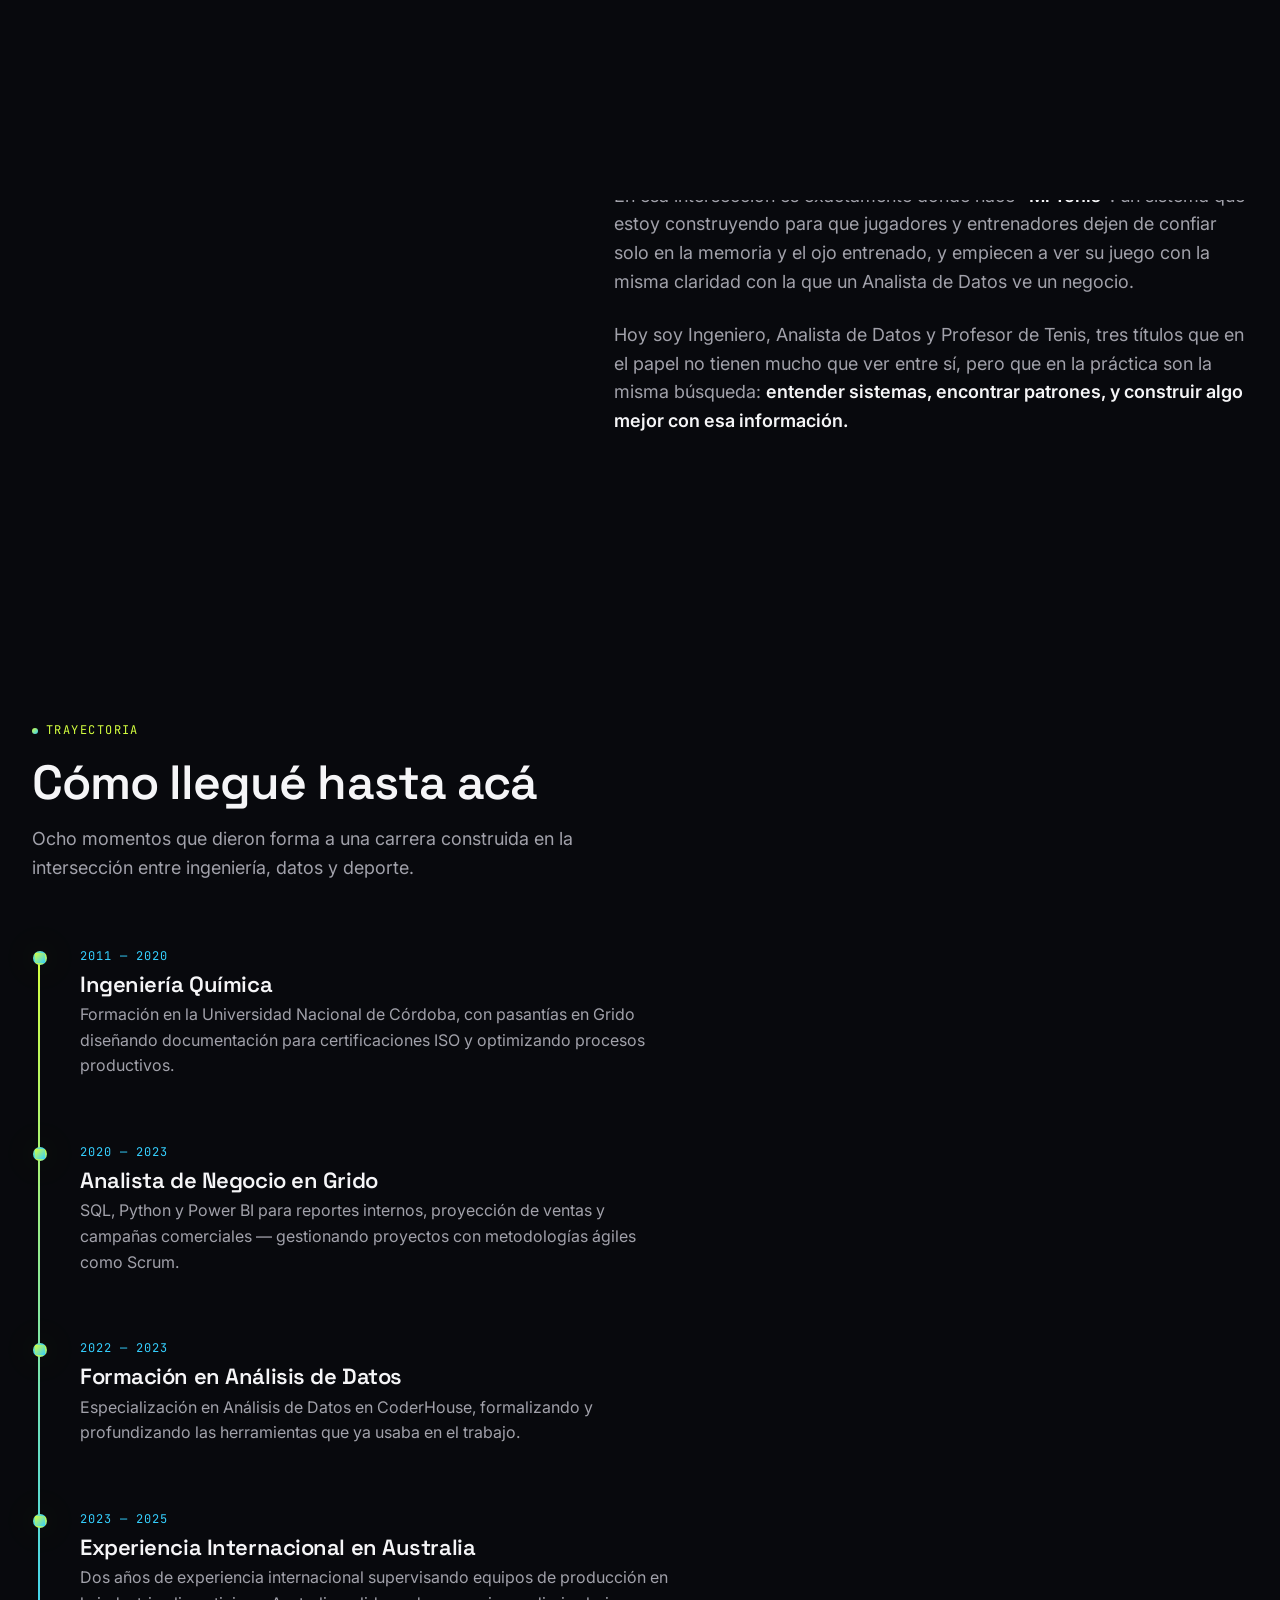
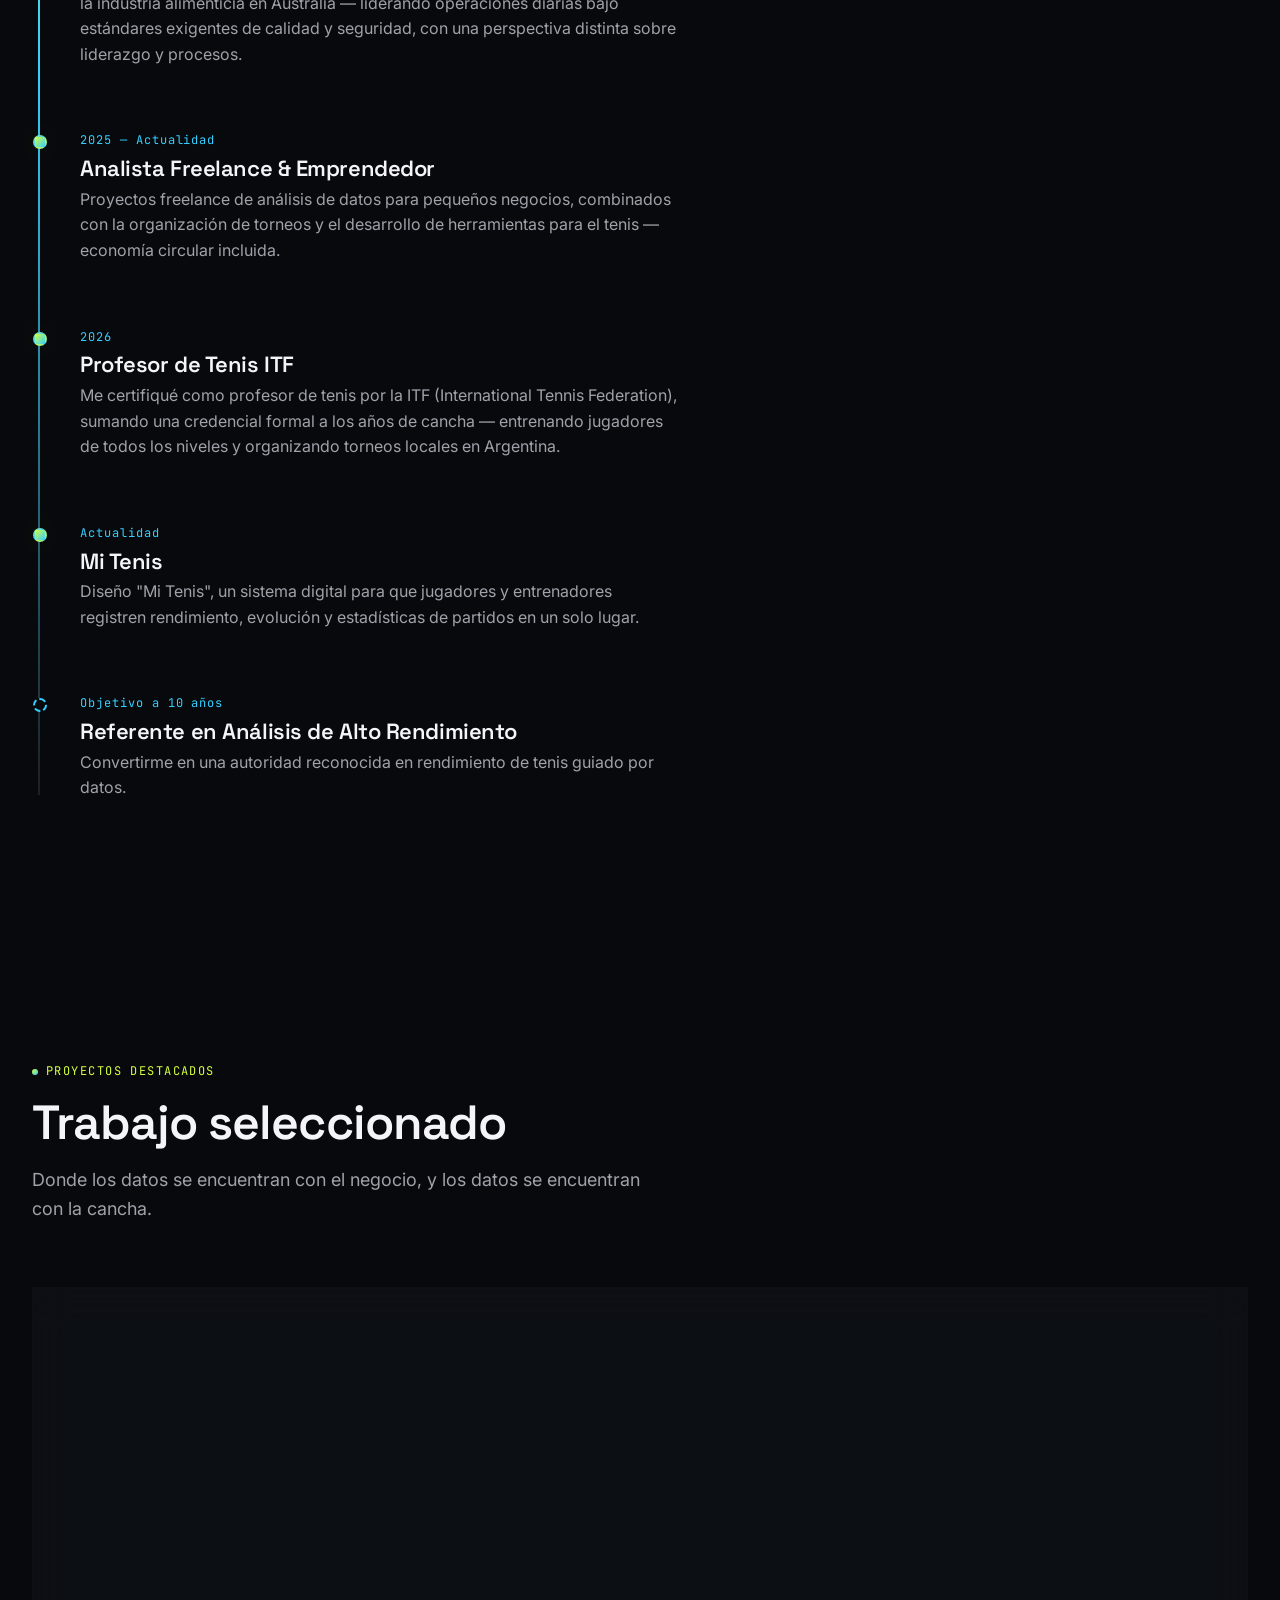
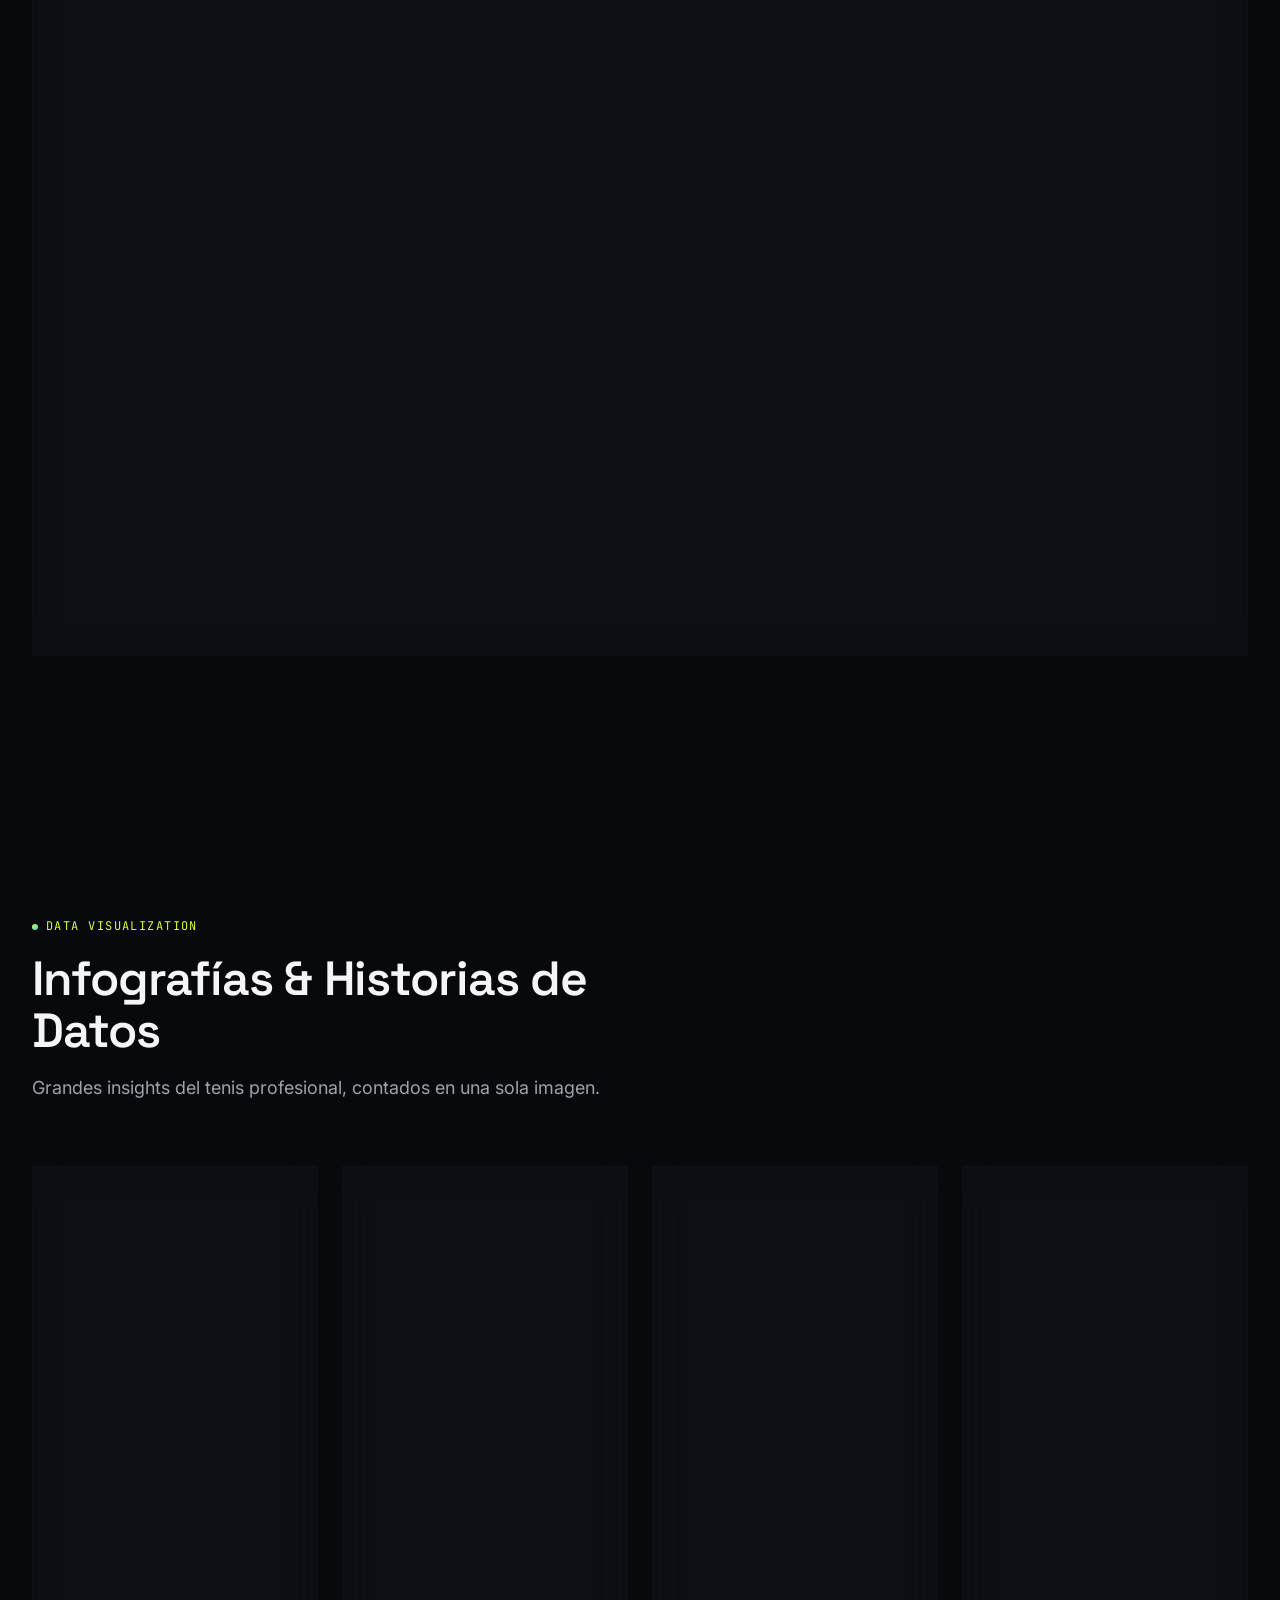
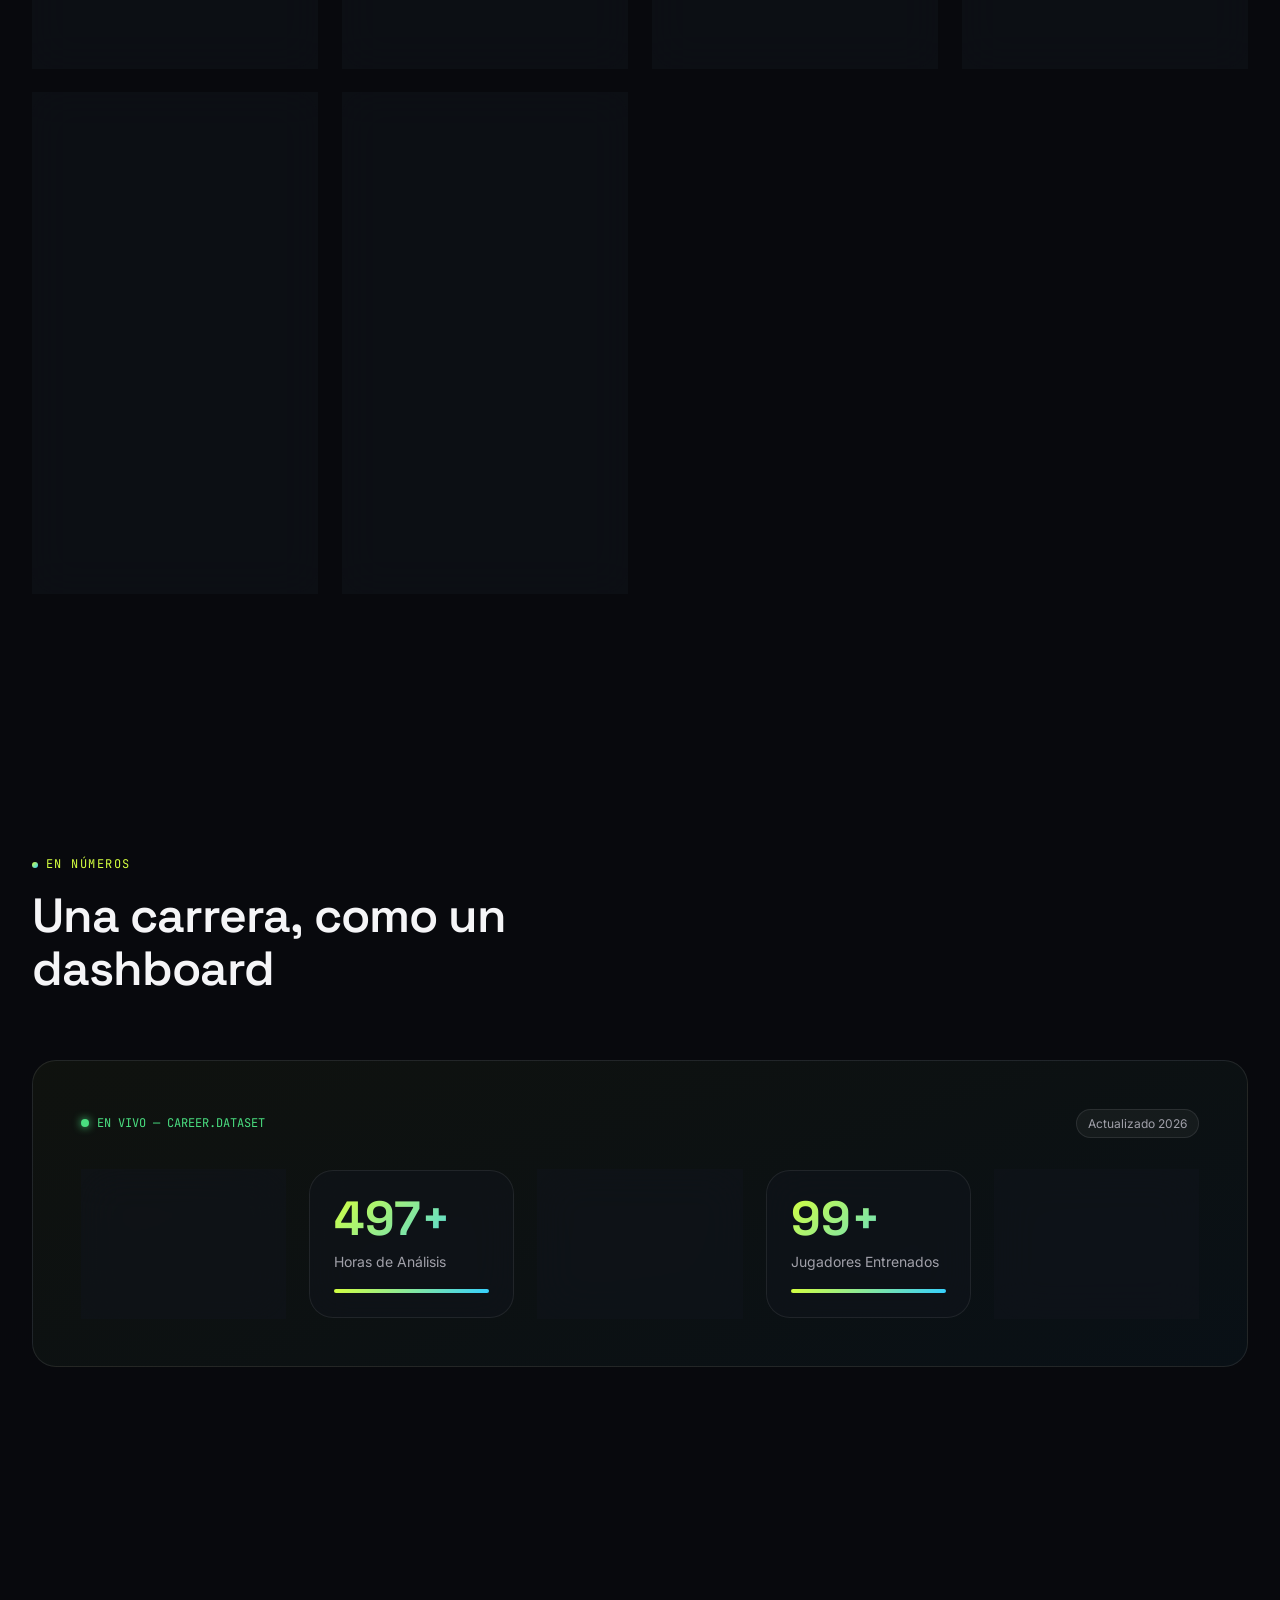
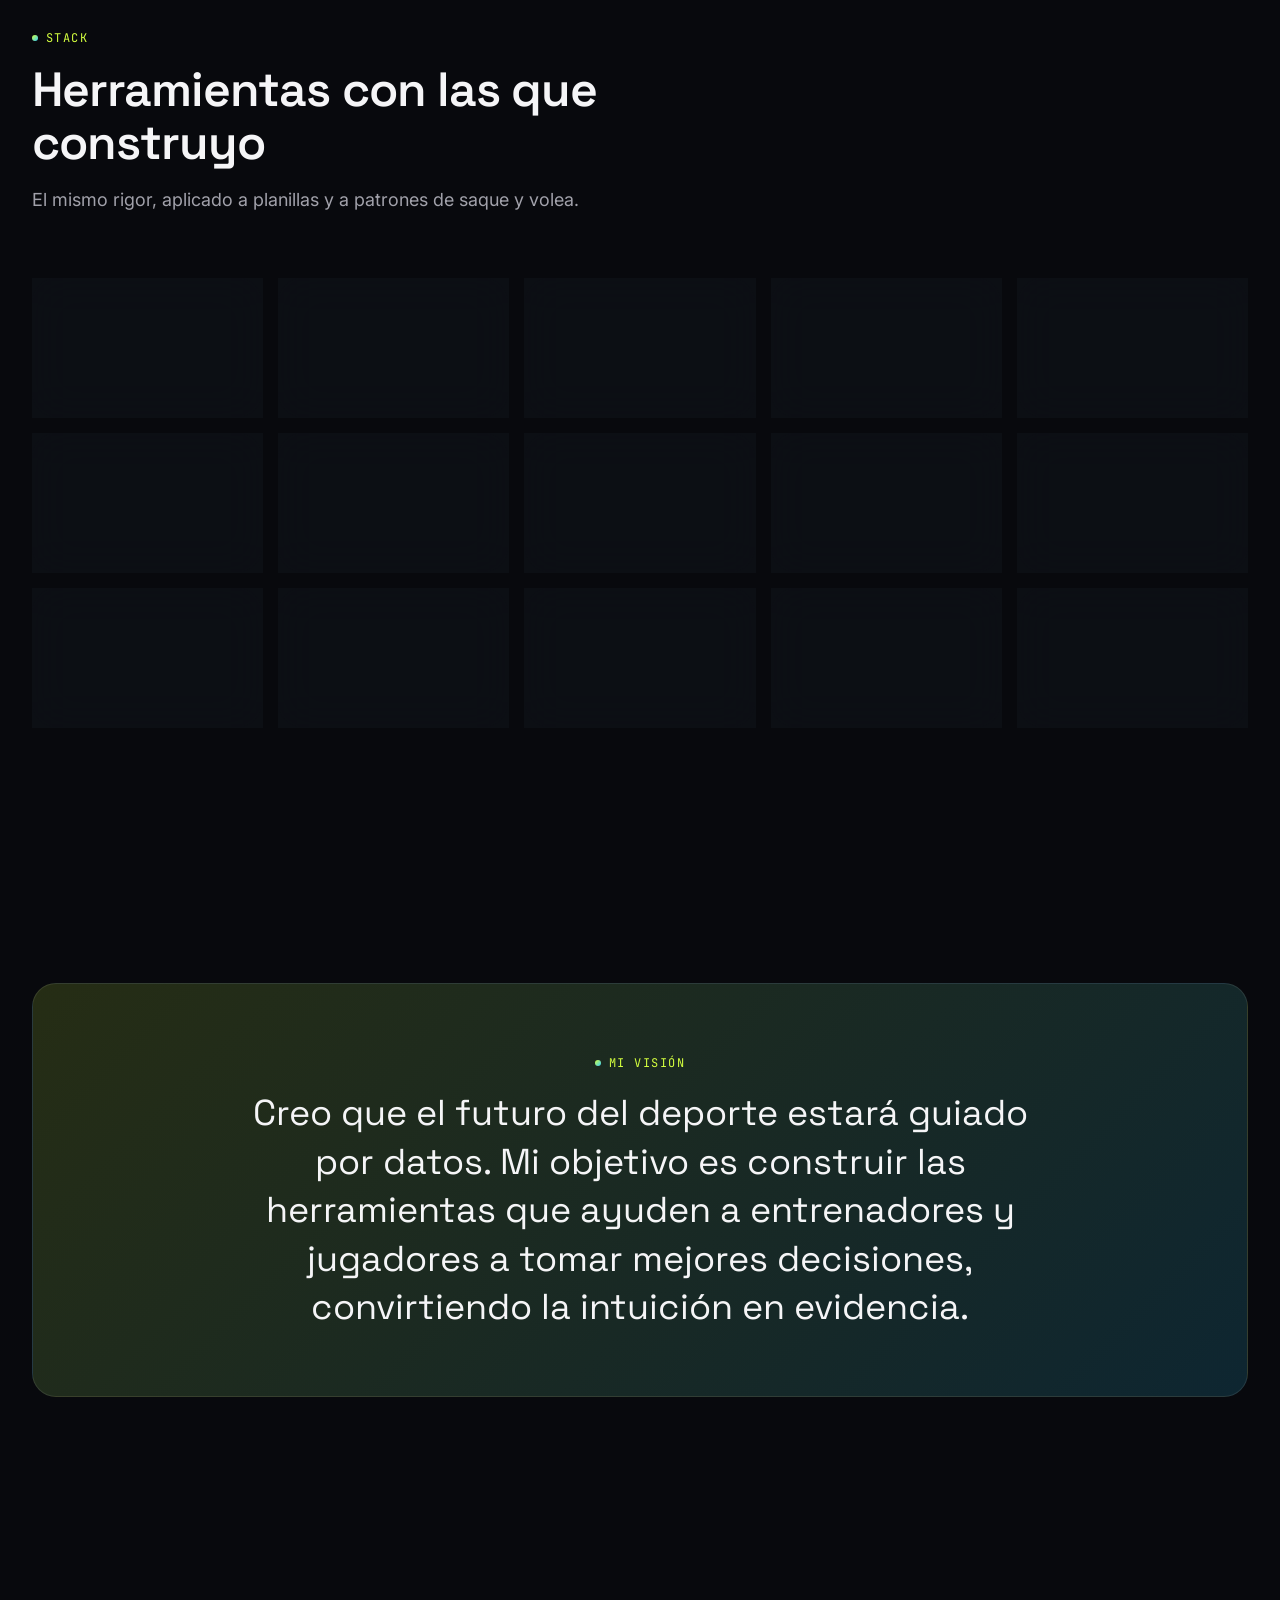
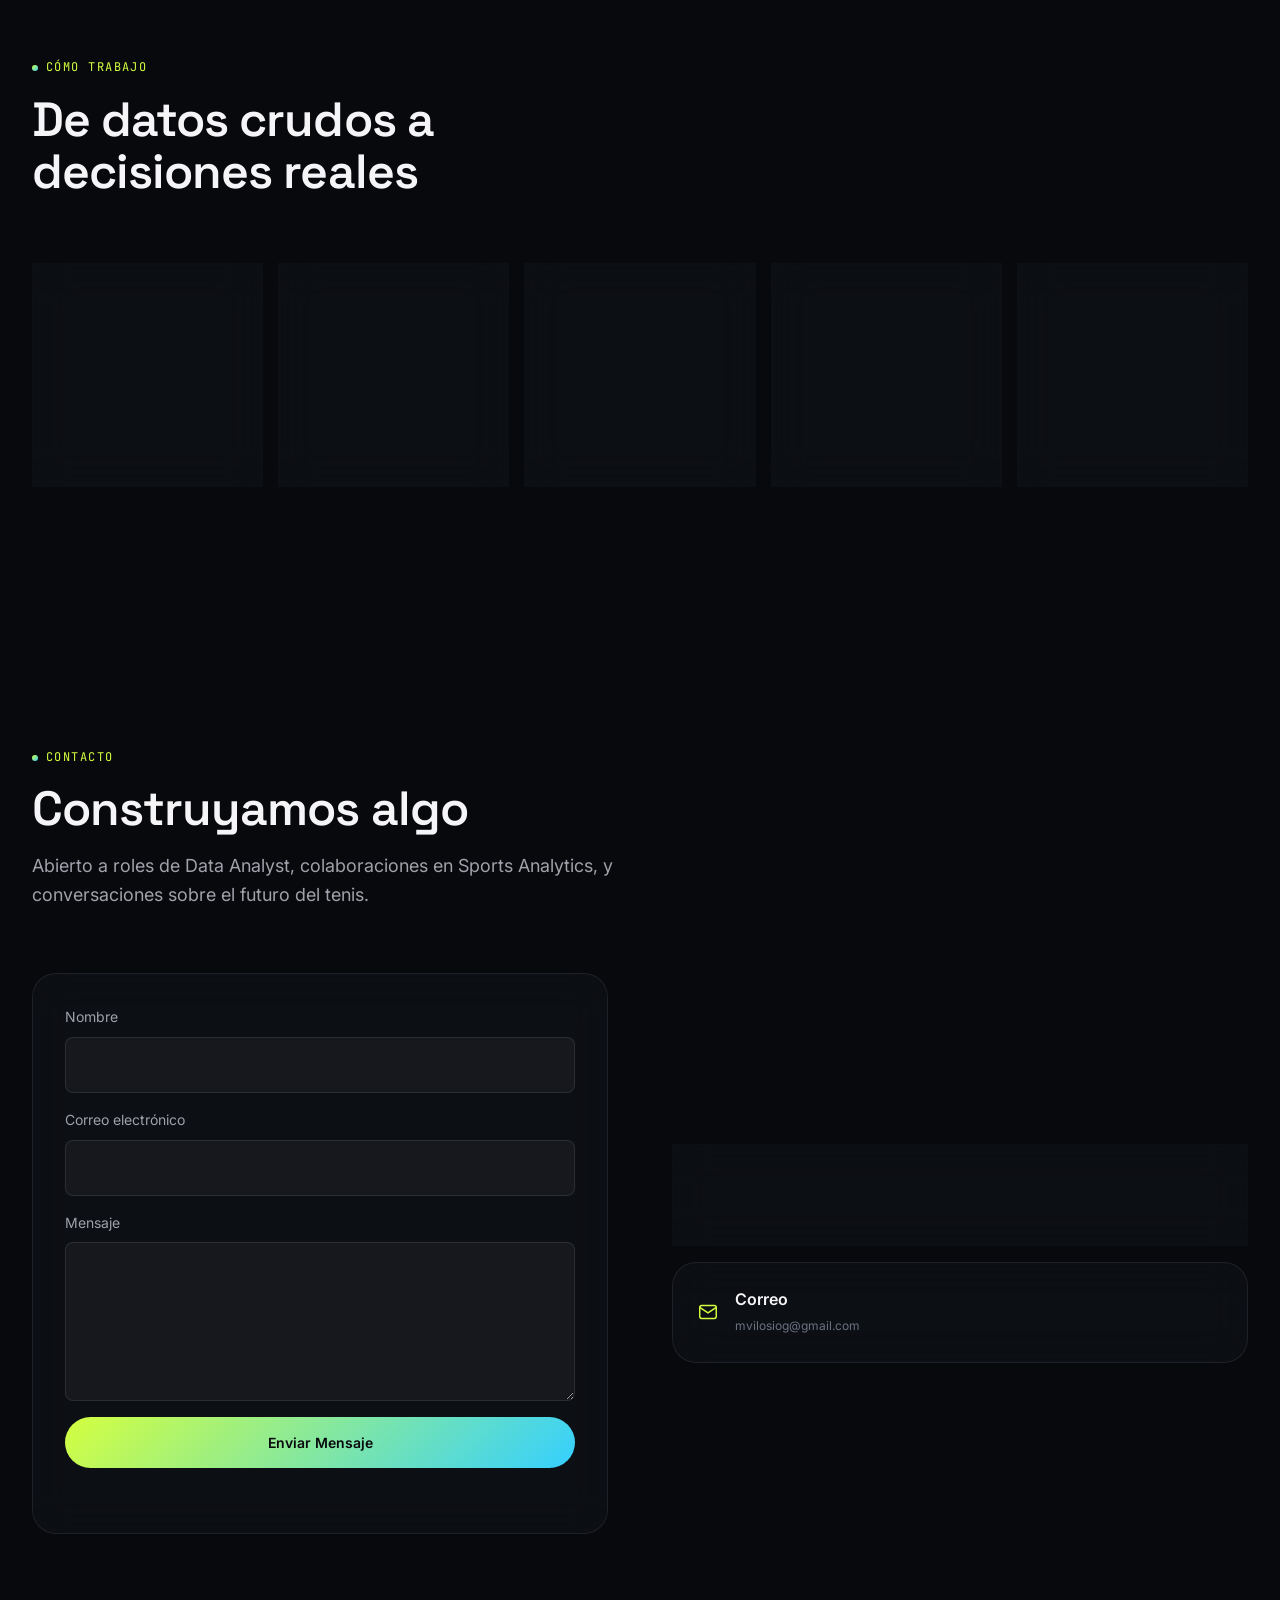
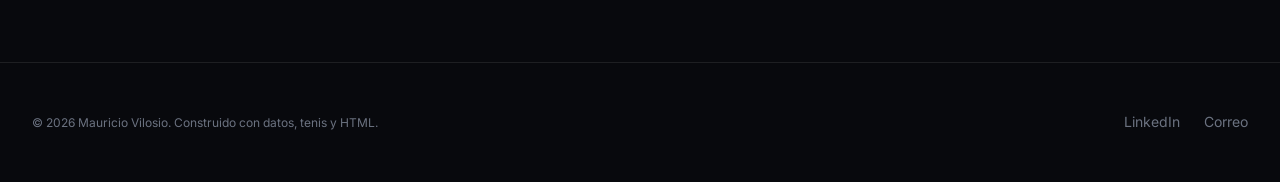
==== commit b566bfd8: "Actualizacion" ====
--- a/index.html
+++ b/index.html
@@ -103,9 +103,7 @@
           <p class="reveal" data-i18n-html="about.p4">En 2026 cerré un círculo distinto: me certifiqué como <strong>profesor de tenis por la ITF</strong> (International Tennis Federation). Llevaba años jugando y practicando, y en la búsqueda por mejorar, encontré en este desafío la manera ideal de transmitir conocimientos y, a la vez, mejorar mis habilidades.</p>
           <p class="reveal" data-i18n-html="about.p5">Actualmente estoy en la búsqueda de conectar los tres mundos: <strong>la ingeniería, el análisis de datos y el tenis</strong>. Mi objetivo es aplicar la misma rigurosidad que aplico en la mejora de procesos, pero en el mundo del deporte.</p>
           <p class="reveal" data-i18n-html="about.p6">En esa intersección es exactamente donde nace <strong>"Mi Tenis"</strong>: un sistema que estoy construyendo para que jugadores y entrenadores dejen de confiar solo en la memoria y el ojo entrenado, y empiecen a ver su juego con la misma claridad con la que un Analista de Datos ve un negocio.</p>
-          <p class="reveal" data-i18n-html="about.p7">Hoy soy Ingeniero, Analista de Datos y Profesor de Tenis, tres títulos que en el papel no tienen mucho que ver entre sí, pero que en la práctica son la misma búsqueda: <strong>entender sistemas, encontrar patrones, y construir algo mejor con esa información.</strong></p>
-          <blockquote class="about__quote reveal" data-i18n="about.quote">"No dejé el análisis de datos por el tenis. Llevé el análisis de datos a la cancha."</blockquote>
-        </div>
+          <p class="reveal" data-i18n-html="about.p7">Hoy soy Ingeniero, Analista de Datos y Profesor de Tenis, tres títulos que en el papel no tienen mucho que ver entre sí, pero que en la práctica son la misma búsqueda: <strong>entender sistemas, encontrar patrones, y construir algo mejor con esa información.</strong></p>        </div>
       </div>
     </section>
 
@@ -468,7 +466,6 @@
         "about.p5": "I'm now looking to connect all three worlds: <strong>engineering, data analysis and tennis</strong>. My goal is to apply the same rigor I bring to process improvement to the world of sport.",
         "about.p6": "That intersection is exactly where <strong>\"Mi Tenis\"</strong> was born: a system I'm building so players and coaches stop relying only on memory and a trained eye, and start seeing their game with the same clarity a Data Analyst sees a business.",
         "about.p7": "Today I'm an Engineer, Data Analyst and Tennis Coach — three titles that on paper don't have much to do with each other, but in practice are the same pursuit: <strong>understanding systems, finding patterns, and building something better with that information.</strong>",
-        "about.quote": "\"I didn't leave data analysis for tennis. I brought data analysis onto the court.\"",
         "timeline.eyebrow": "Journey",
         "timeline.title": "How I got here",
         "timeline.subtitle": "Eight moments that shaped a career built at the intersection of engineering, data and sport.",
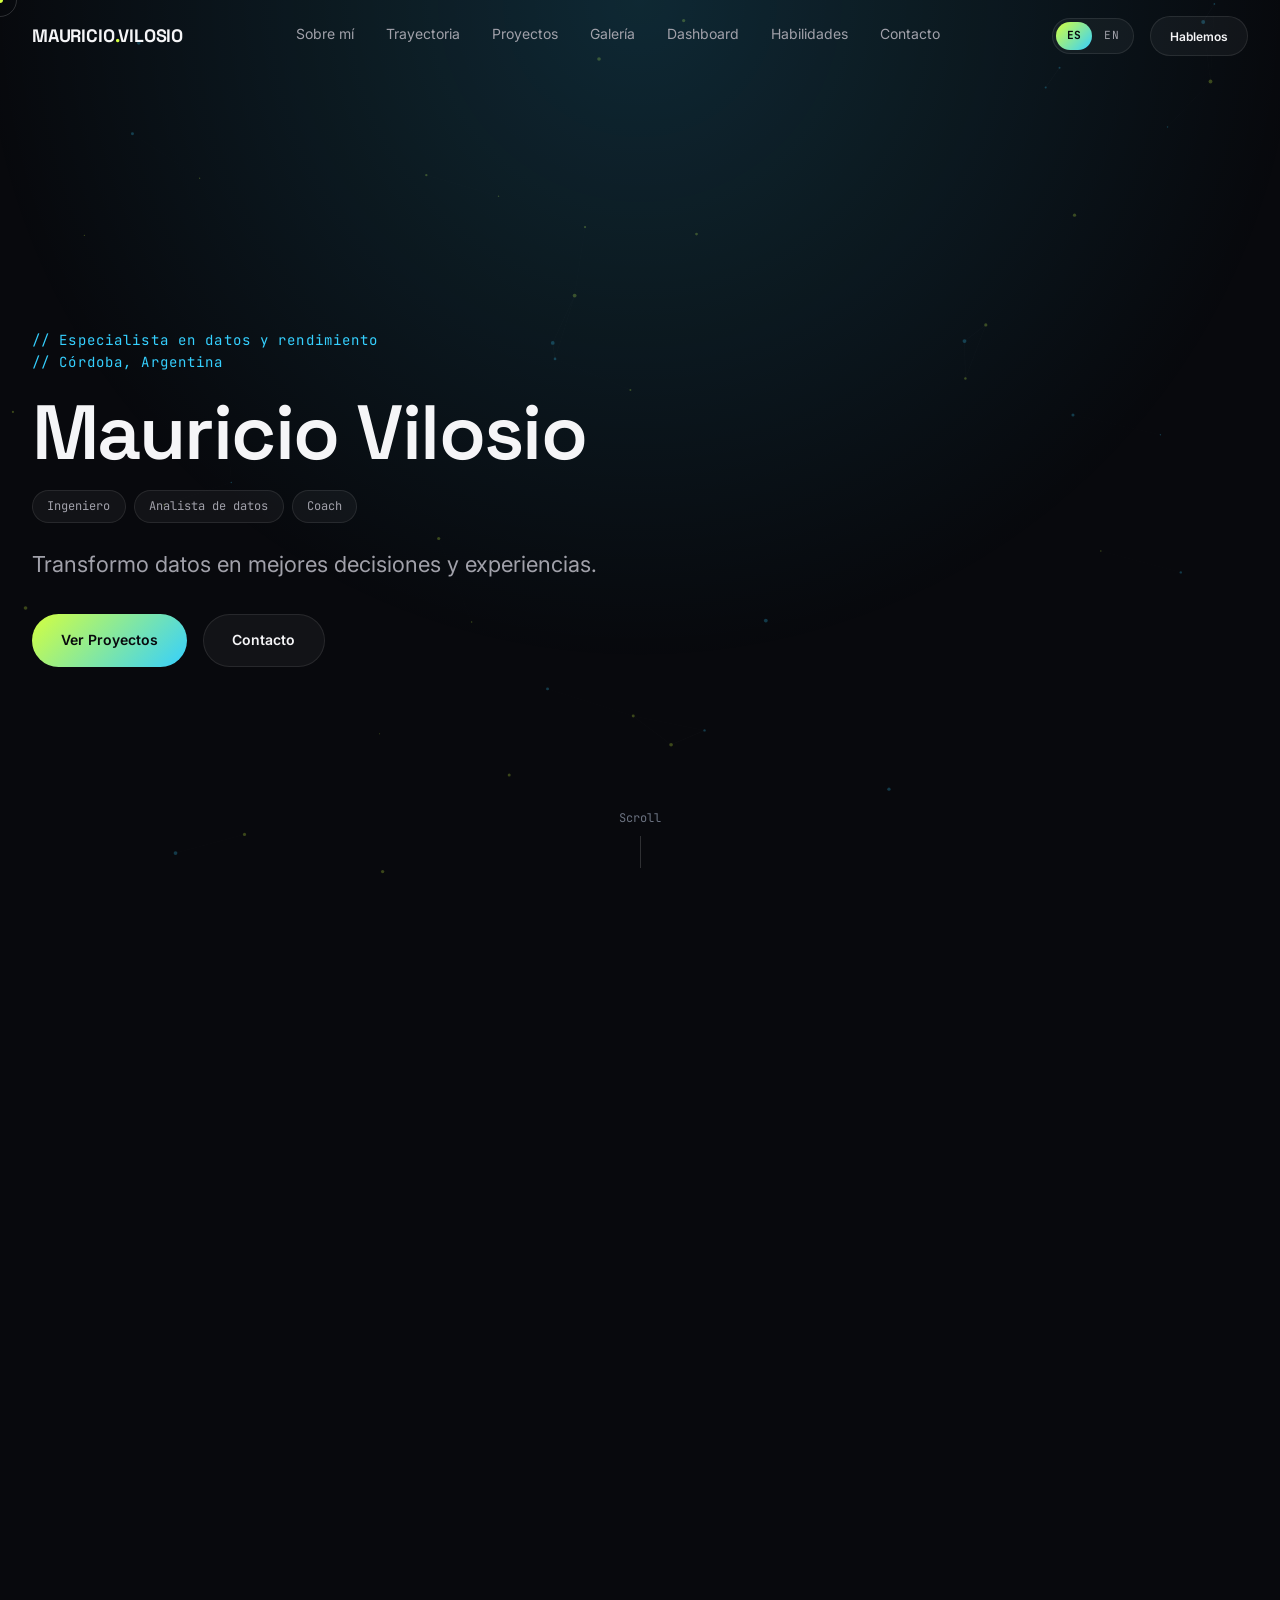
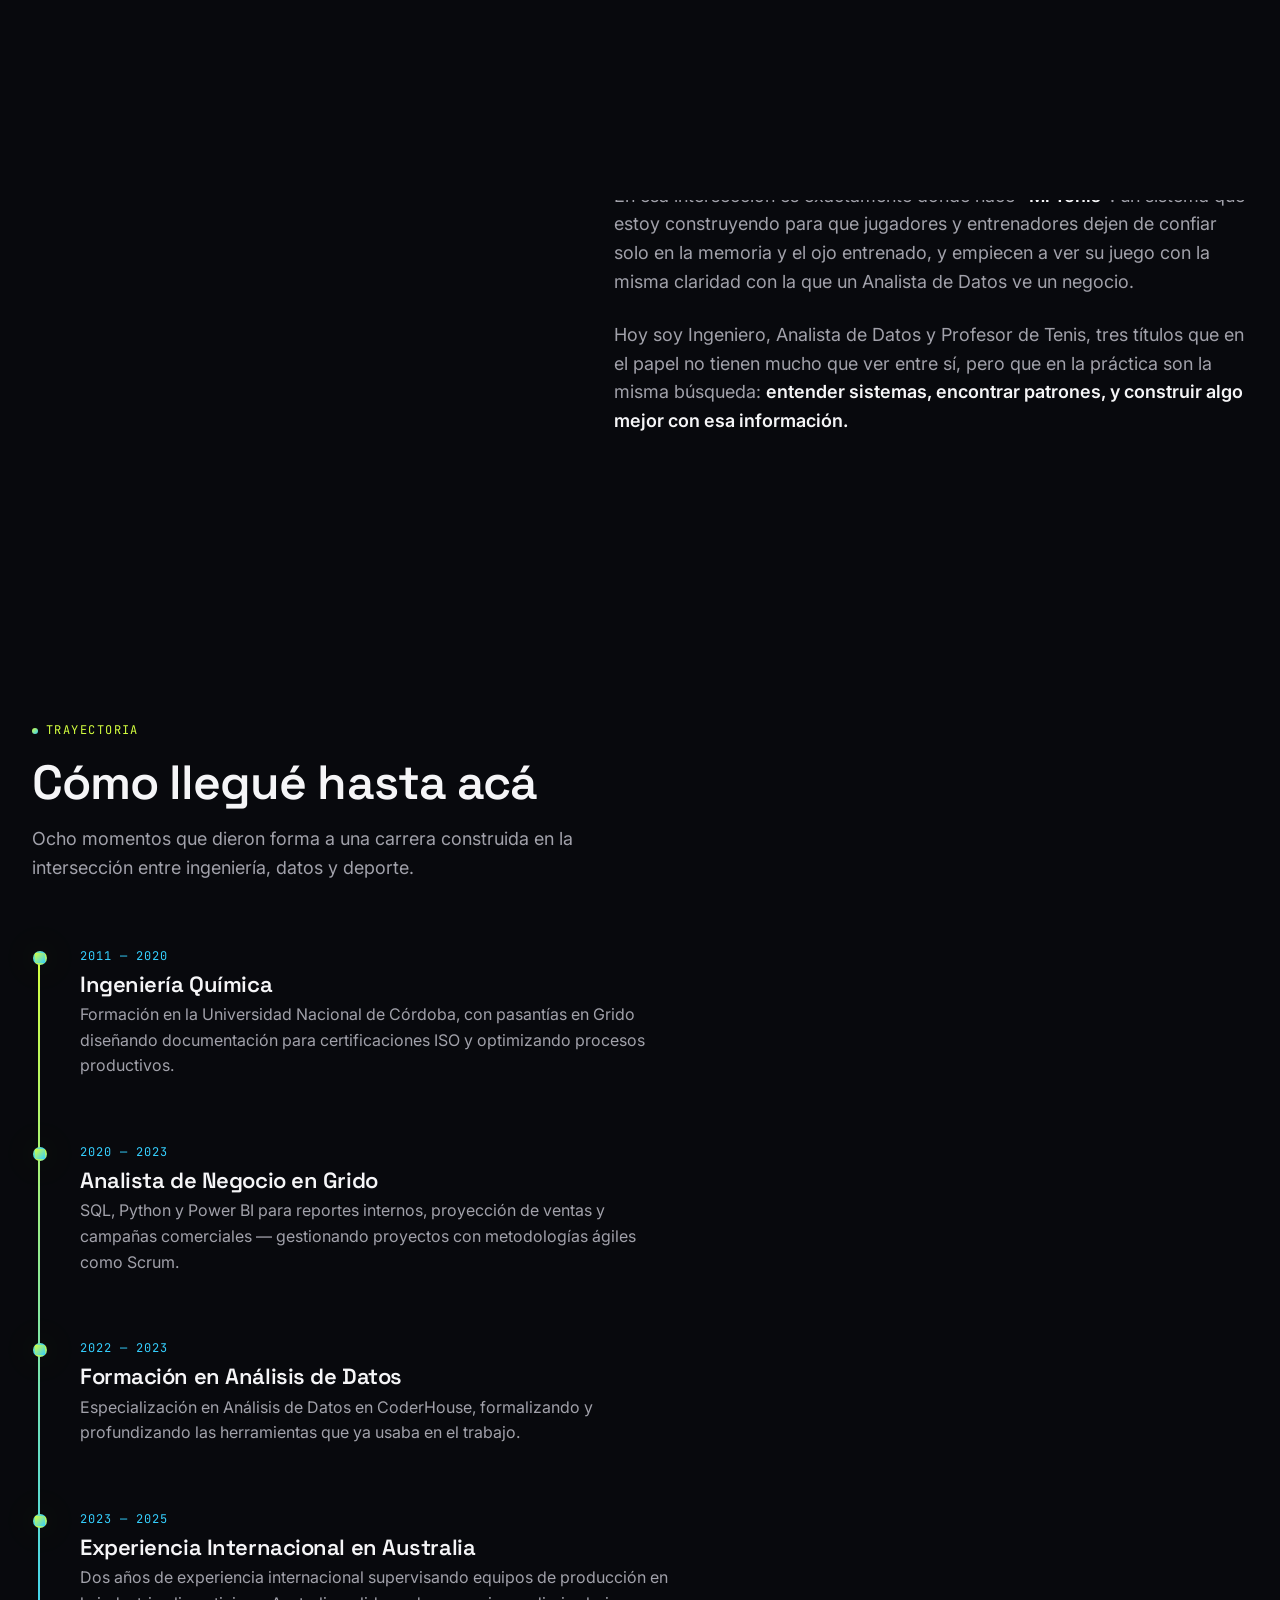
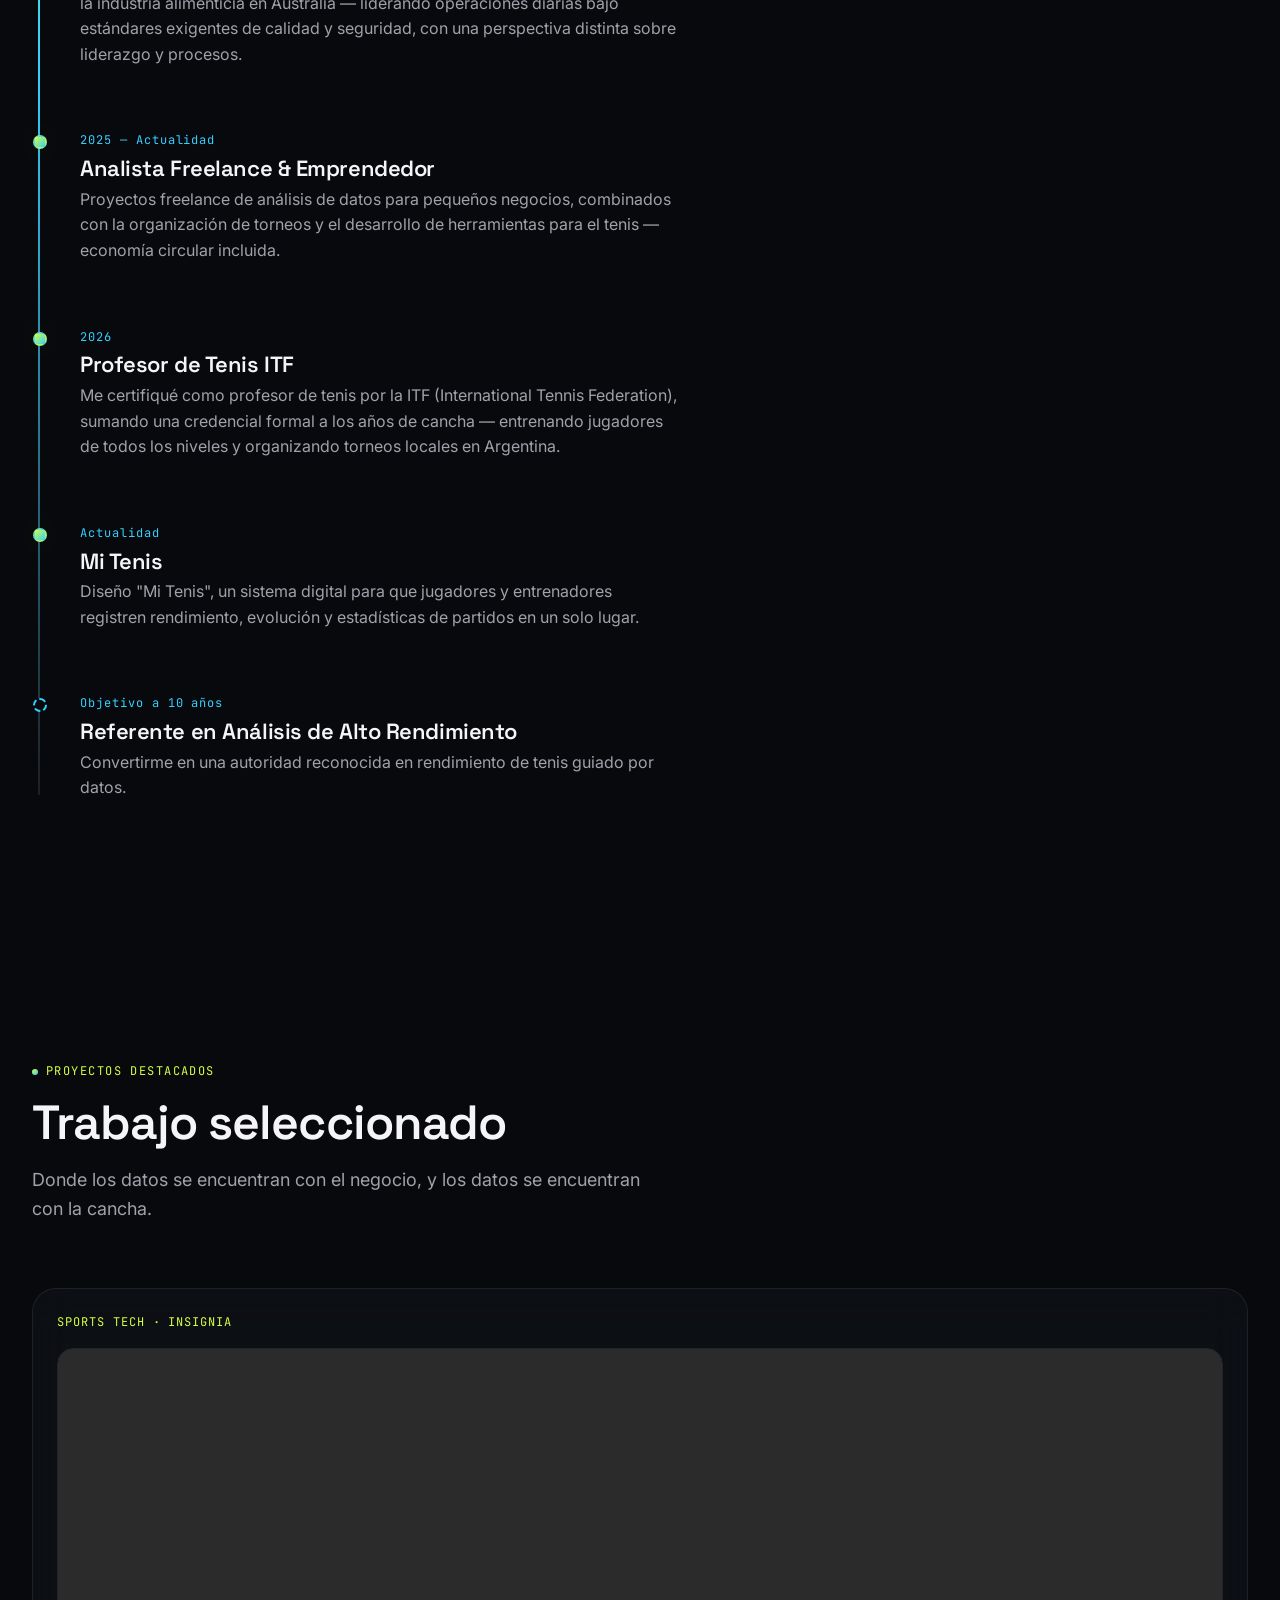
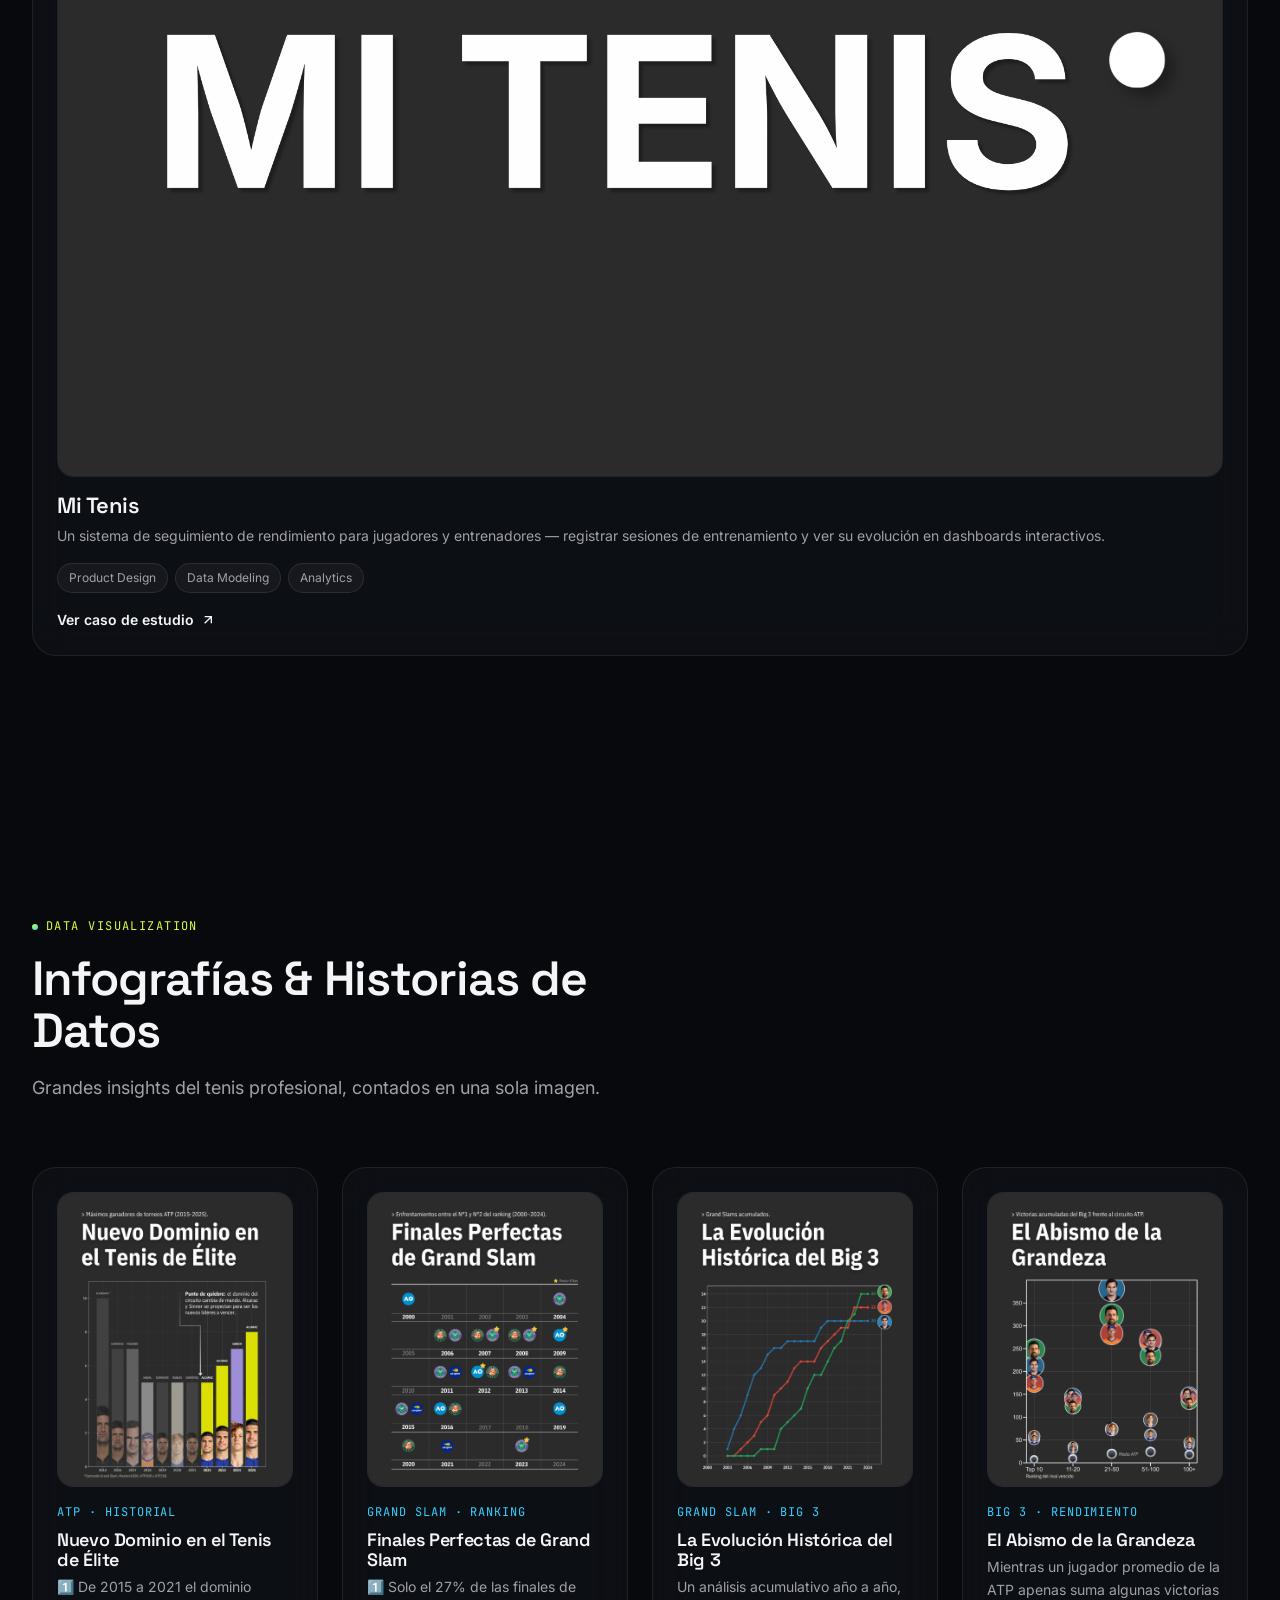
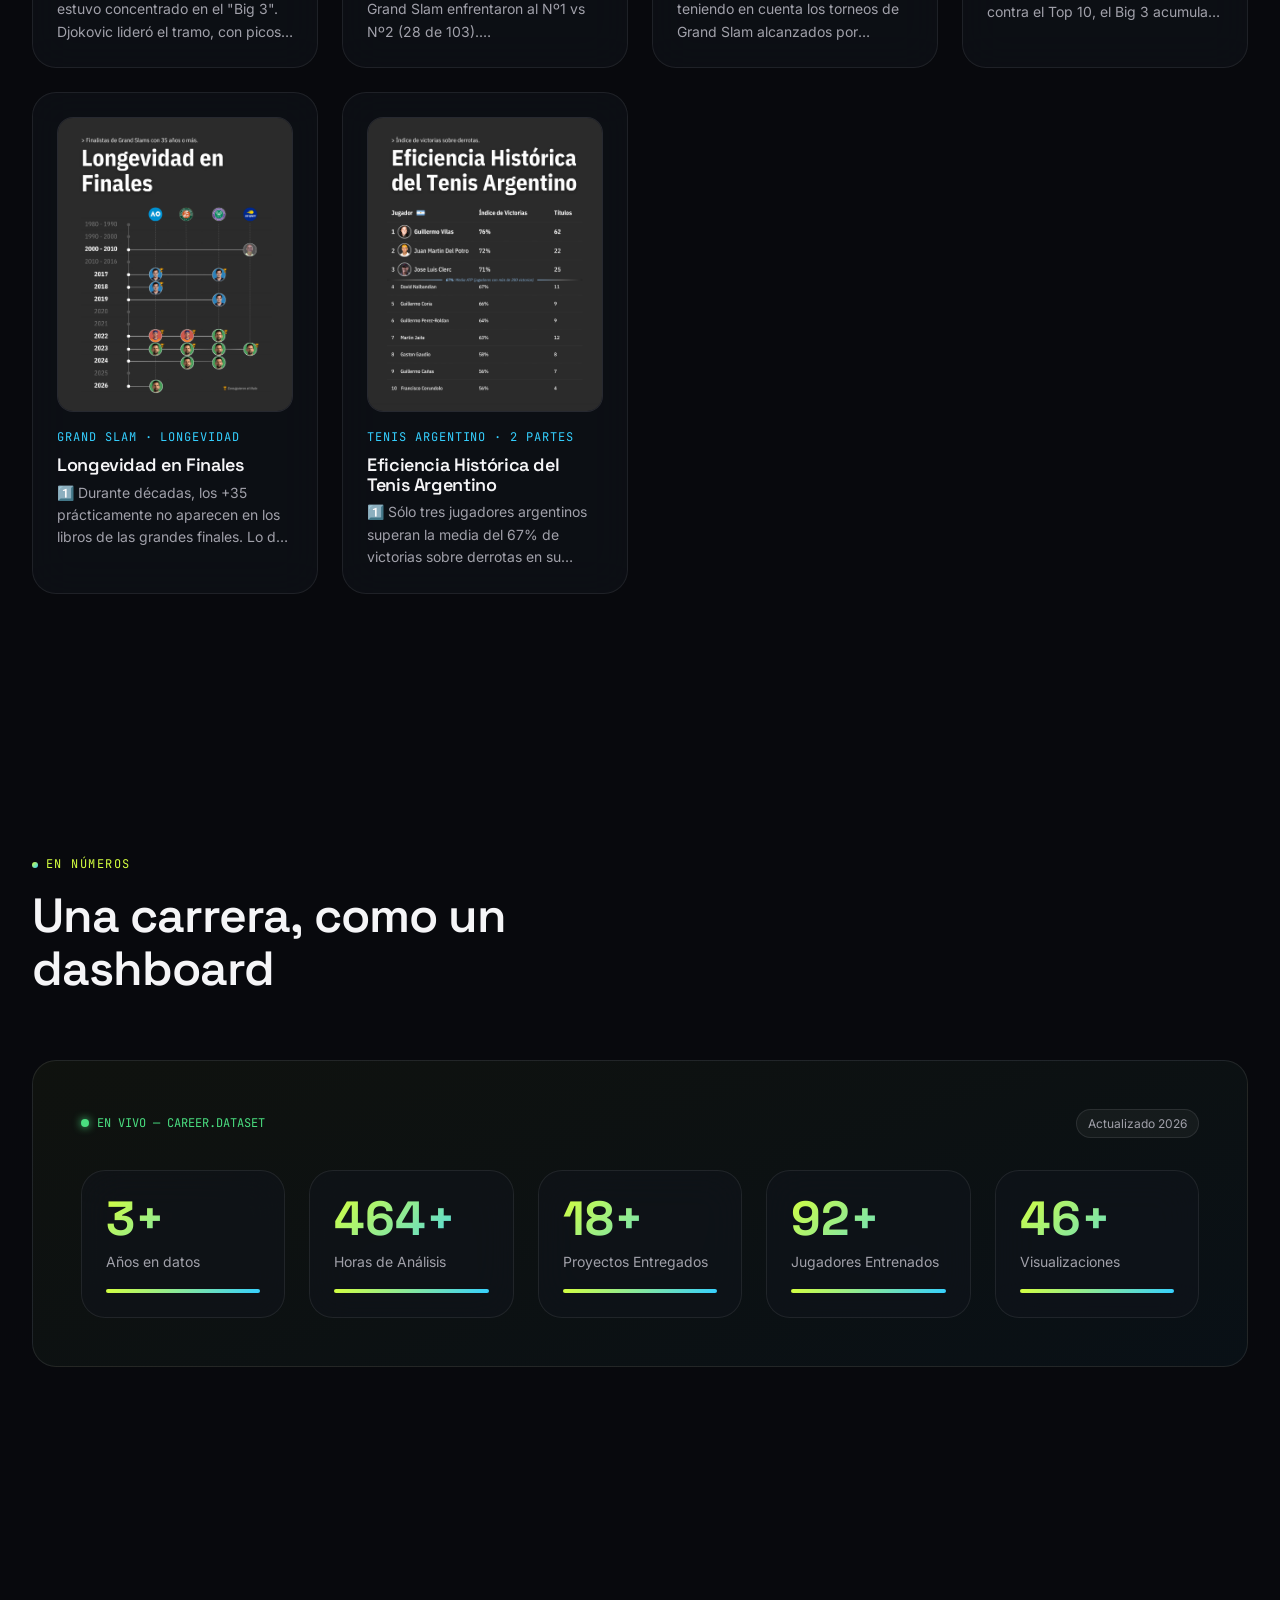
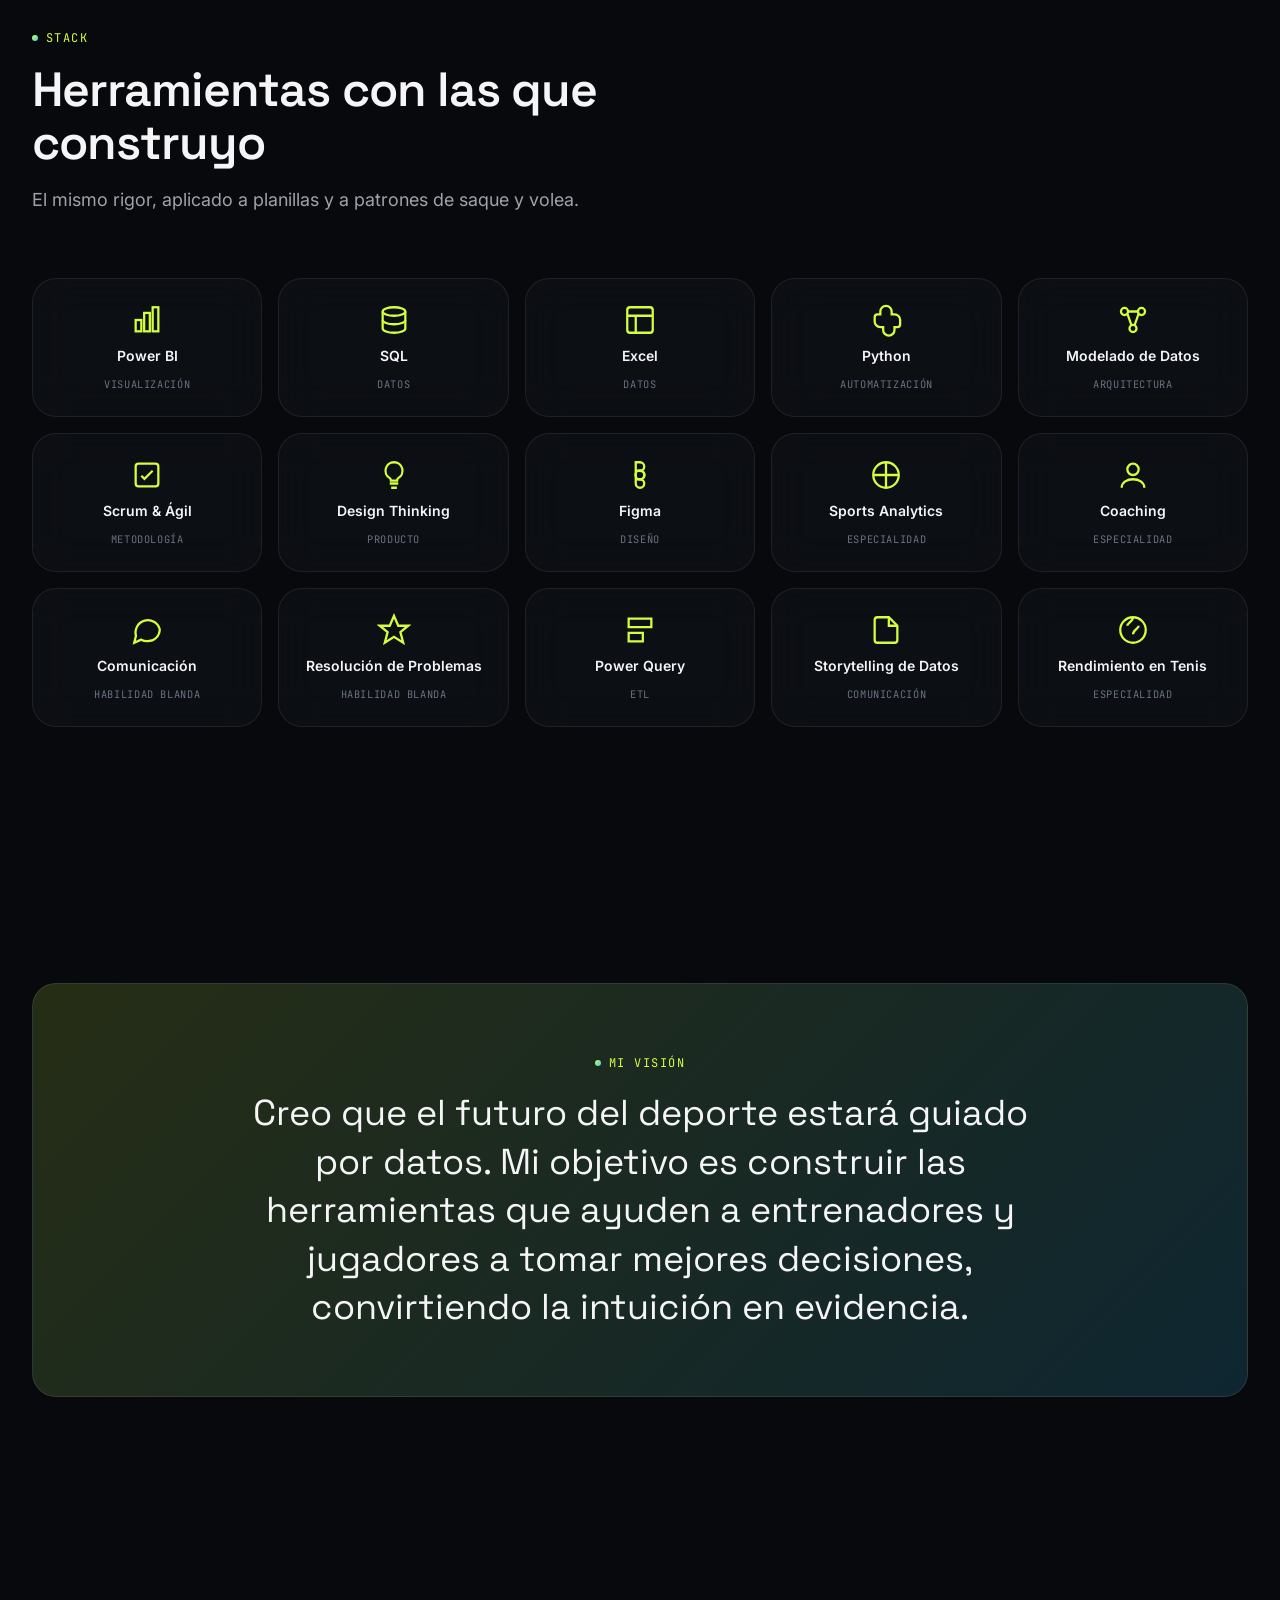
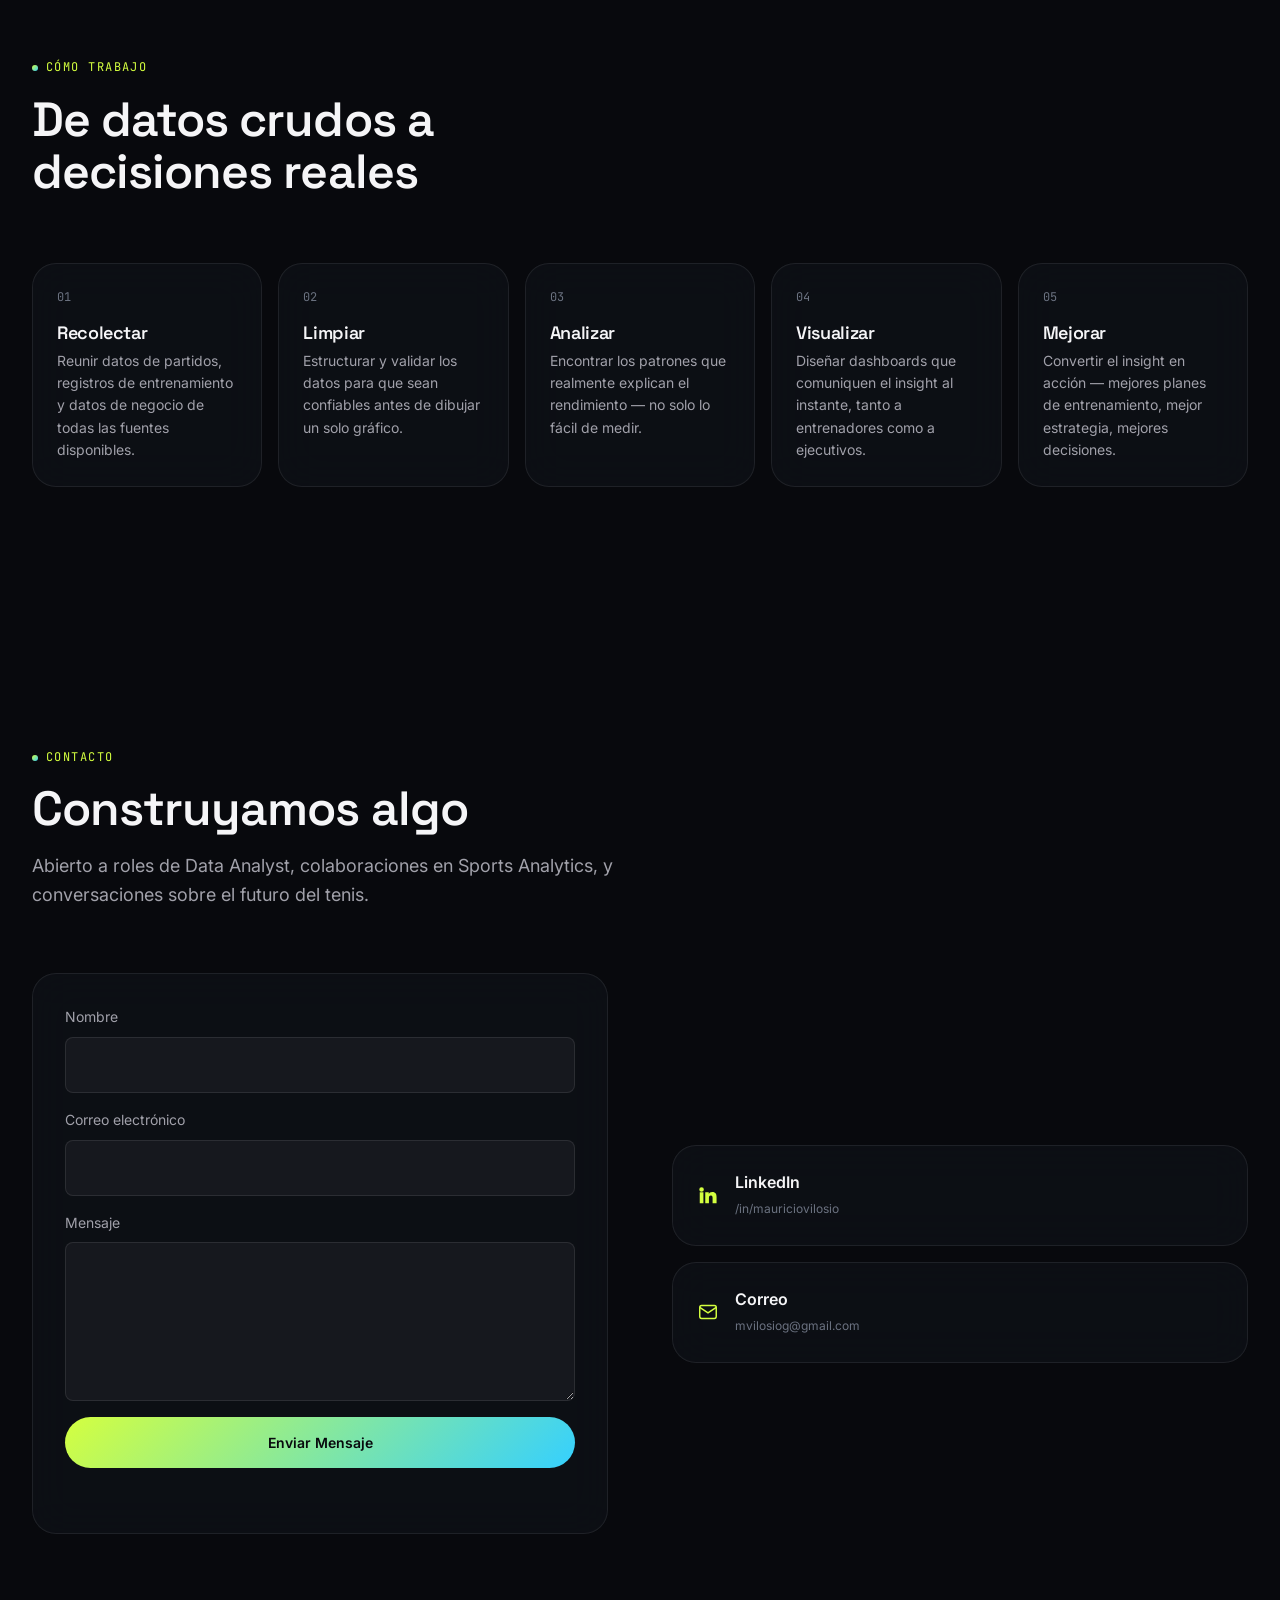
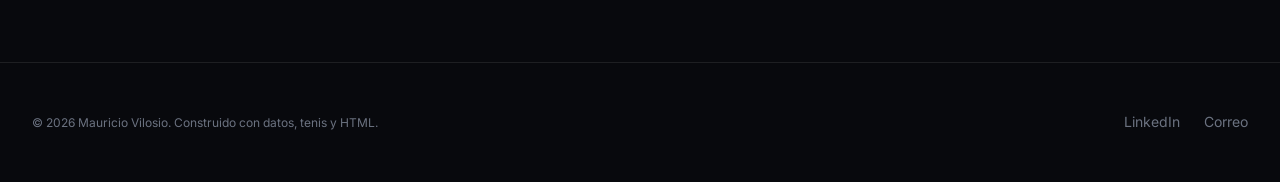
==== commit d0261dff: "Mejoras varias" ====
--- a/index.html
+++ b/index.html
@@ -31,11 +31,11 @@
   <link href="https://fonts.googleapis.com/css2?family=Space+Grotesk:wght@500;600;700&family=Inter:wght@400;500;600;700&family=JetBrains+Mono:wght@400;500&display=swap" rel="stylesheet" />
 
   <!-- Styles (order matters: tokens -> base -> components -> animation -> responsive) -->
-  <link rel="stylesheet" href="css/variables.css?v=20260709b" />
-  <link rel="stylesheet" href="css/base.css?v=20260709b" />
-  <link rel="stylesheet" href="css/components.css?v=20260709b" />
-  <link rel="stylesheet" href="css/animations.css?v=20260709b" />
-  <link rel="stylesheet" href="css/responsive.css?v=20260709b" />
+  <link rel="stylesheet" href="css/variables.css?v=20260821" />
+  <link rel="stylesheet" href="css/base.css?v=20260821" />
+  <link rel="stylesheet" href="css/components.css?v=20260821" />
+  <link rel="stylesheet" href="css/animations.css?v=20260821" />
+  <link rel="stylesheet" href="css/responsive.css?v=20260821" />
 </head>
 <body>
   <a href="#main" class="skip-link">Saltar al contenido</a>
@@ -181,7 +181,7 @@
         <div class="projects-grid">
           <a class="glass-card project-card reveal" href="projects/mi-tenis.html" data-transition>
             <p class="project-card__tag" data-i18n="proj.mitenis.tag">Sports Tech · Insignia</p>
-            <div class="project-card__media"><img src="assets/images/mitenis-cover.png" alt="Vista previa de Mi Tenis" loading="lazy" /></div>
+            <div class="project-card__media"><img src="assets/images/mitenis-cover.png?v=20260821" alt="Vista previa de Mi Tenis" loading="lazy" /></div>
             <h3 class="project-card__title">Mi Tenis</h3>
             <p class="project-card__desc" data-i18n="proj.mitenis.desc">Un sistema de seguimiento de rendimiento para jugadores y entrenadores — registrar sesiones de entrenamiento y ver su evolución en dashboards interactivos.</p>
             <div class="project-card__stack"><span class="chip">Product Design</span><span class="chip">Data Modeling</span><span class="chip">Analytics</span></div>
@@ -574,13 +574,13 @@
       }
     };
   </script>
-  <script src="js/cursor.js?v=20260709b"></script>
-  <script src="js/particles.js?v=20260709b"></script>
-  <script src="js/scrollReveal.js?v=20260709b"></script>
-  <script src="js/counters.js?v=20260709b"></script>
-  <script src="js/gallery.js?v=20260709b"></script>
-  <script src="js/navigation.js?v=20260709b"></script>
-  <script src="js/main.js?v=20260709b"></script>
-  <script src="js/i18n.js?v=20260709b"></script>
+  <script src="js/cursor.js?v=20260821"></script>
+  <script src="js/particles.js?v=20260821"></script>
+  <script src="js/scrollReveal.js?v=20260821"></script>
+  <script src="js/counters.js?v=20260821"></script>
+  <script src="js/gallery.js?v=20260821"></script>
+  <script src="js/navigation.js?v=20260821"></script>
+  <script src="js/main.js?v=20260821"></script>
+  <script src="js/i18n.js?v=20260821"></script>
 </body>
 </html>
--- a/css/components.css
+++ b/css/components.css
@@ -910,6 +910,10 @@
   border-radius: calc(var(--radius-md) - 4px);
 }
 
+.lightbox__meta.is-empty {
+  display: none;
+}
+
 .lightbox__title {
   font-size: var(--fs-lg);
   color: var(--color-text-primary);
@@ -1151,10 +1155,72 @@
 }
 
 .gallery-grid img {
+  display: block;
   border-radius: var(--radius-md);
   border: 1px solid var(--color-border);
   aspect-ratio: 4/3;
   object-fit: cover;
+}
+
+/* Clickable gallery item: an <img> wrapped in a <button data-lightbox-trigger>
+   so it can pop open the full image (see js/gallery.js). */
+.gallery-grid__item {
+  position: relative;
+  display: block;
+  width: 100%;
+  padding: 0;
+  border: none;
+  background: none;
+  border-radius: var(--radius-md);
+  overflow: hidden;
+  cursor: zoom-in;
+}
+
+.gallery-grid__item img {
+  transition: transform var(--duration-slow) var(--ease-out-quart);
+}
+
+.gallery-grid__item:hover img,
+.gallery-grid__item:focus-visible img {
+  transform: scale(1.06);
+}
+
+.gallery-grid__item::after {
+  content: "";
+  position: absolute;
+  inset: 0;
+  background: rgba(8, 9, 13, 0.28);
+  opacity: 0;
+  transition: opacity var(--duration-base) var(--ease-out-quart);
+}
+
+.gallery-grid__item:hover::after,
+.gallery-grid__item:focus-visible::after {
+  opacity: 1;
+}
+
+.gallery-grid__item svg {
+  position: absolute;
+  top: 50%;
+  left: 50%;
+  width: 32px;
+  height: 32px;
+  transform: translate(-50%, -50%) scale(0.85);
+  color: var(--color-text-primary);
+  opacity: 0;
+  transition: opacity var(--duration-base) var(--ease-out-quart), transform var(--duration-base) var(--ease-out-quart);
+  pointer-events: none;
+}
+
+.gallery-grid__item:hover svg,
+.gallery-grid__item:focus-visible svg {
+  opacity: 1;
+  transform: translate(-50%, -50%) scale(1);
+}
+
+.gallery-grid__item:focus-visible {
+  outline: 2px solid var(--color-accent-lime);
+  outline-offset: 2px;
 }
 
 /* ---------- Reveal-on-scroll utility ---------- */
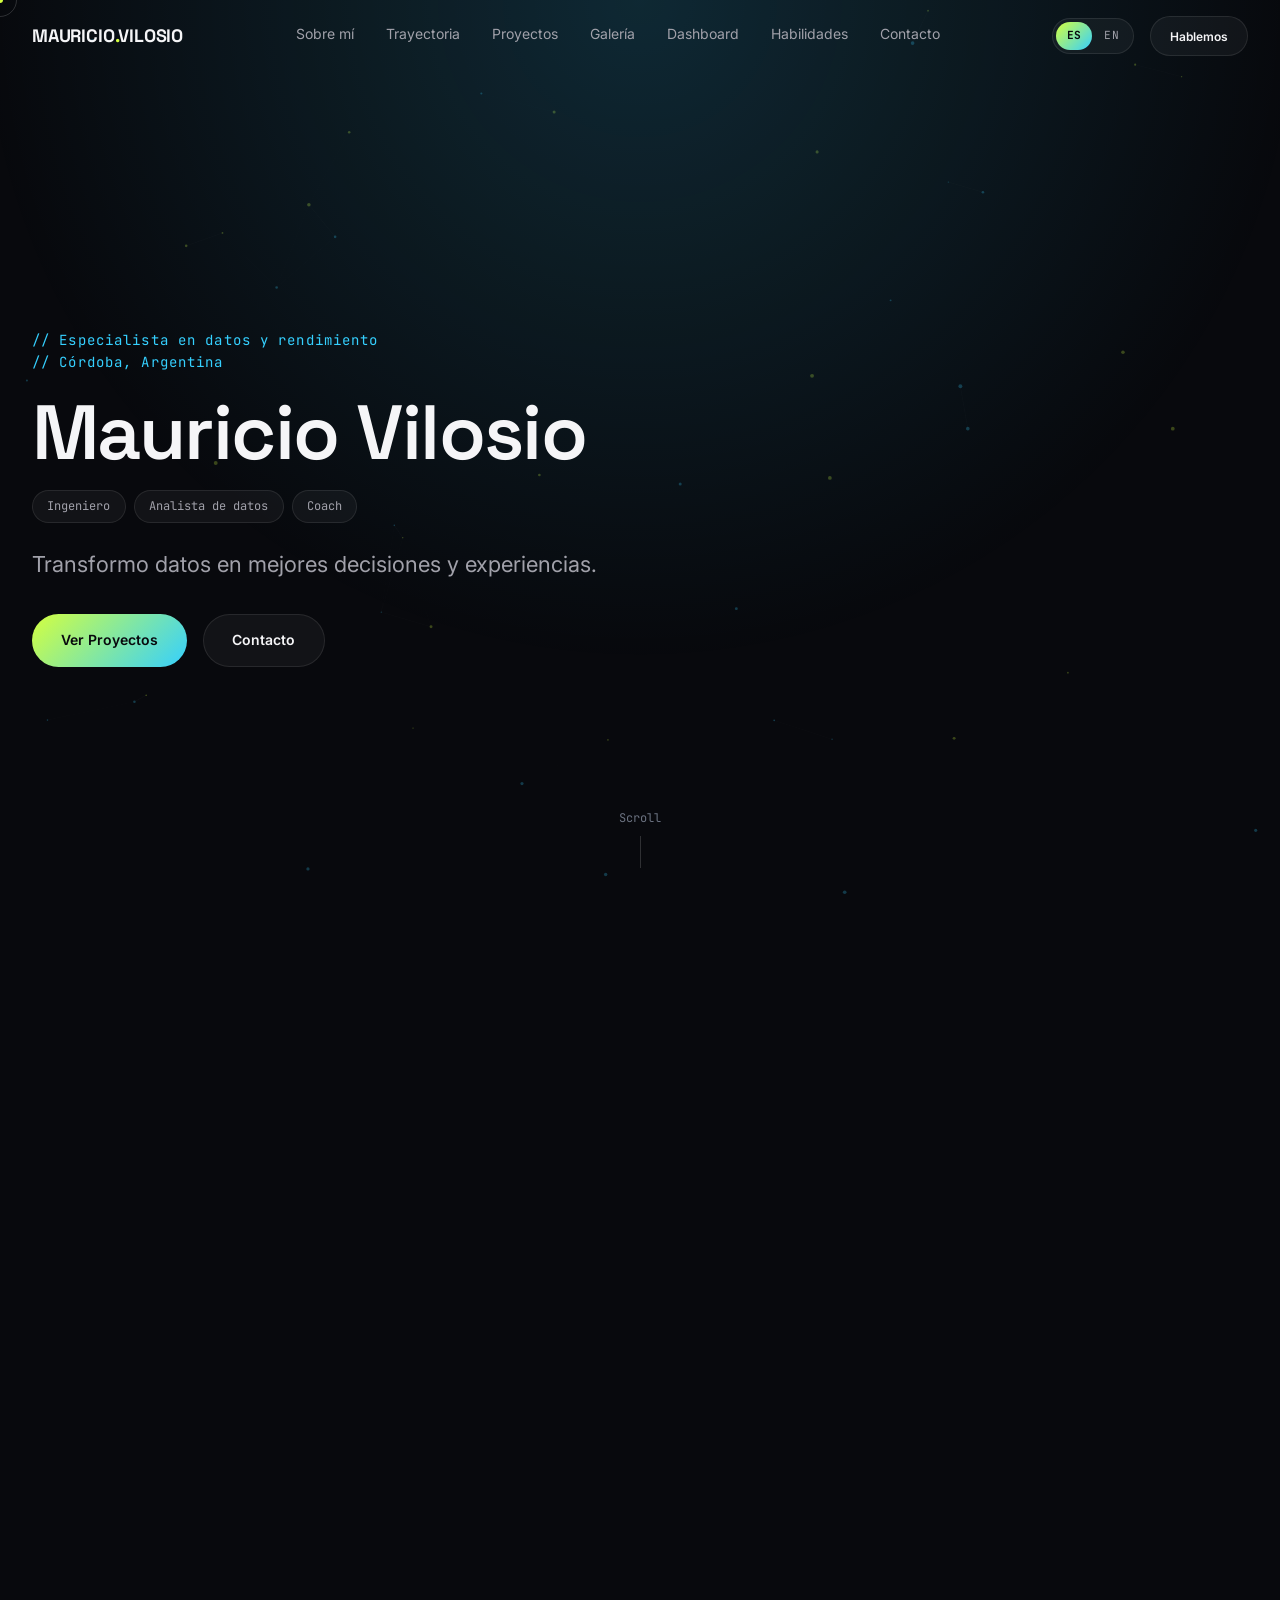
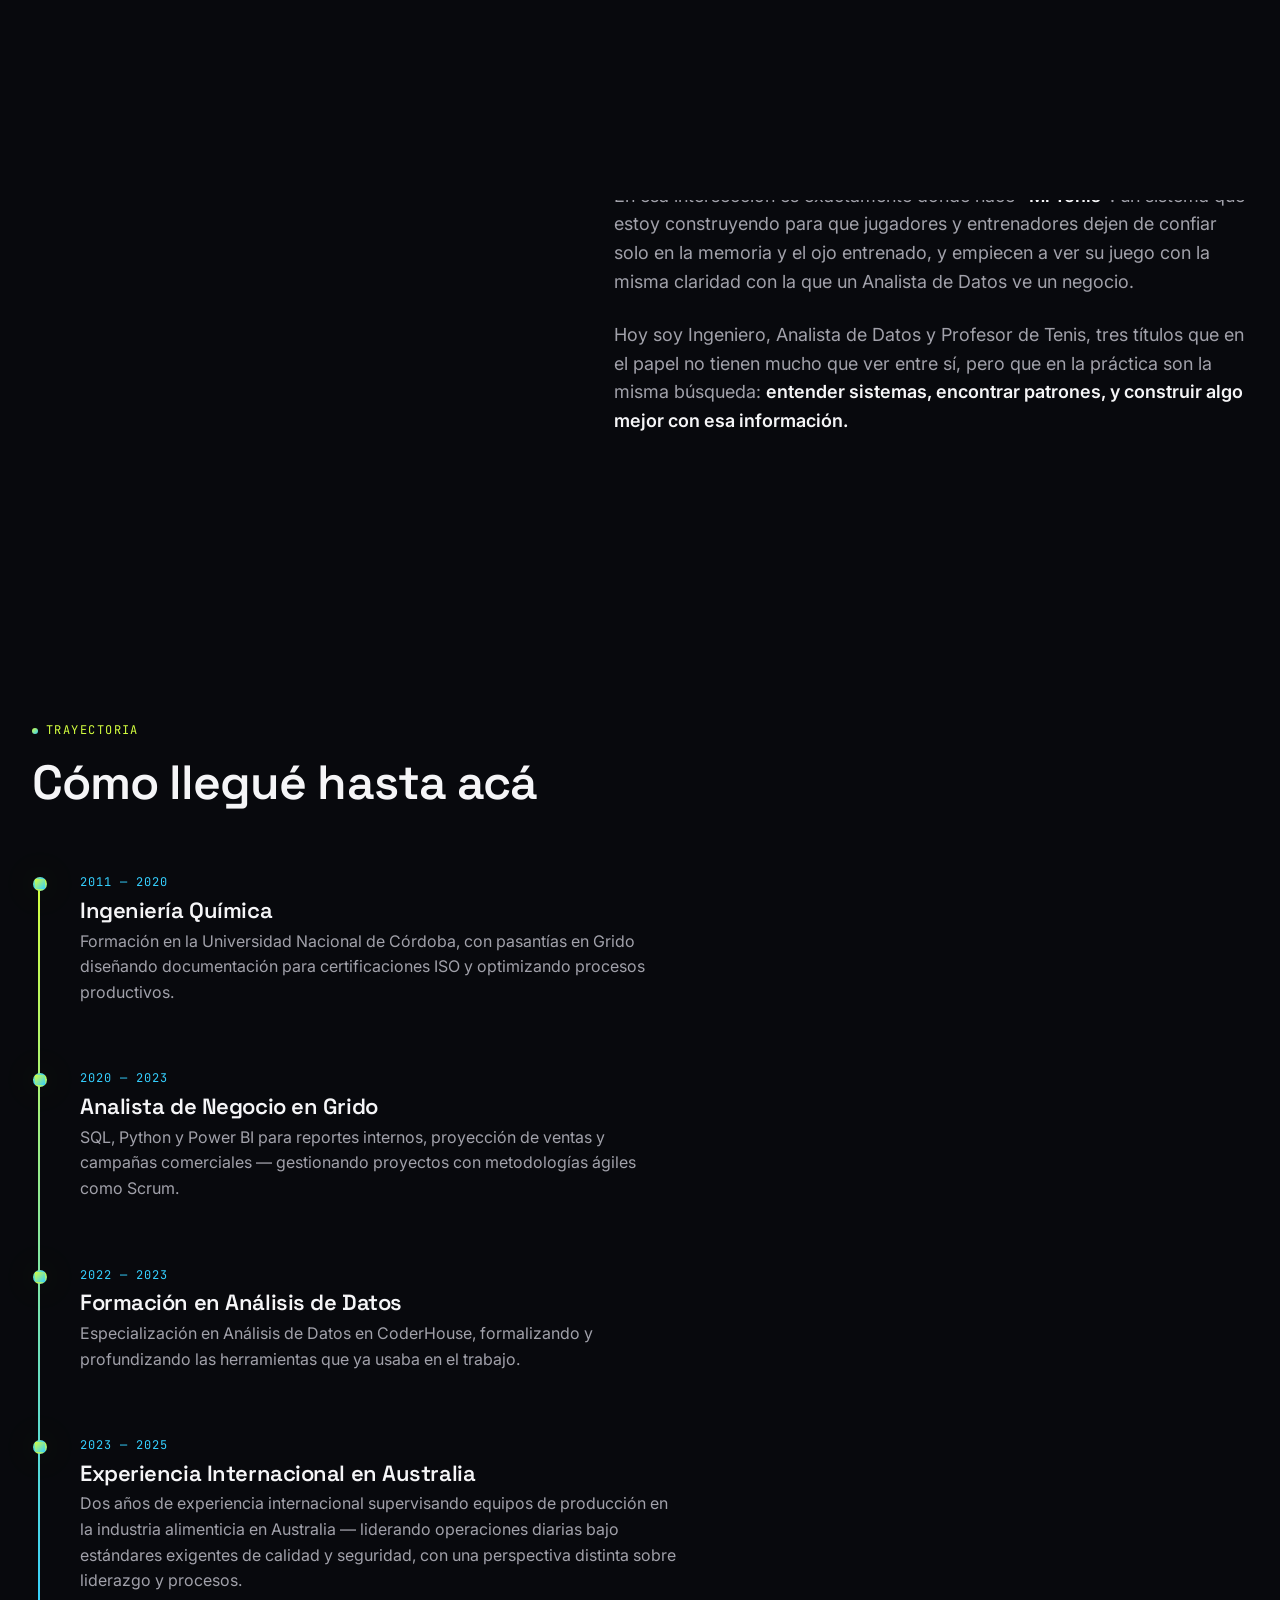
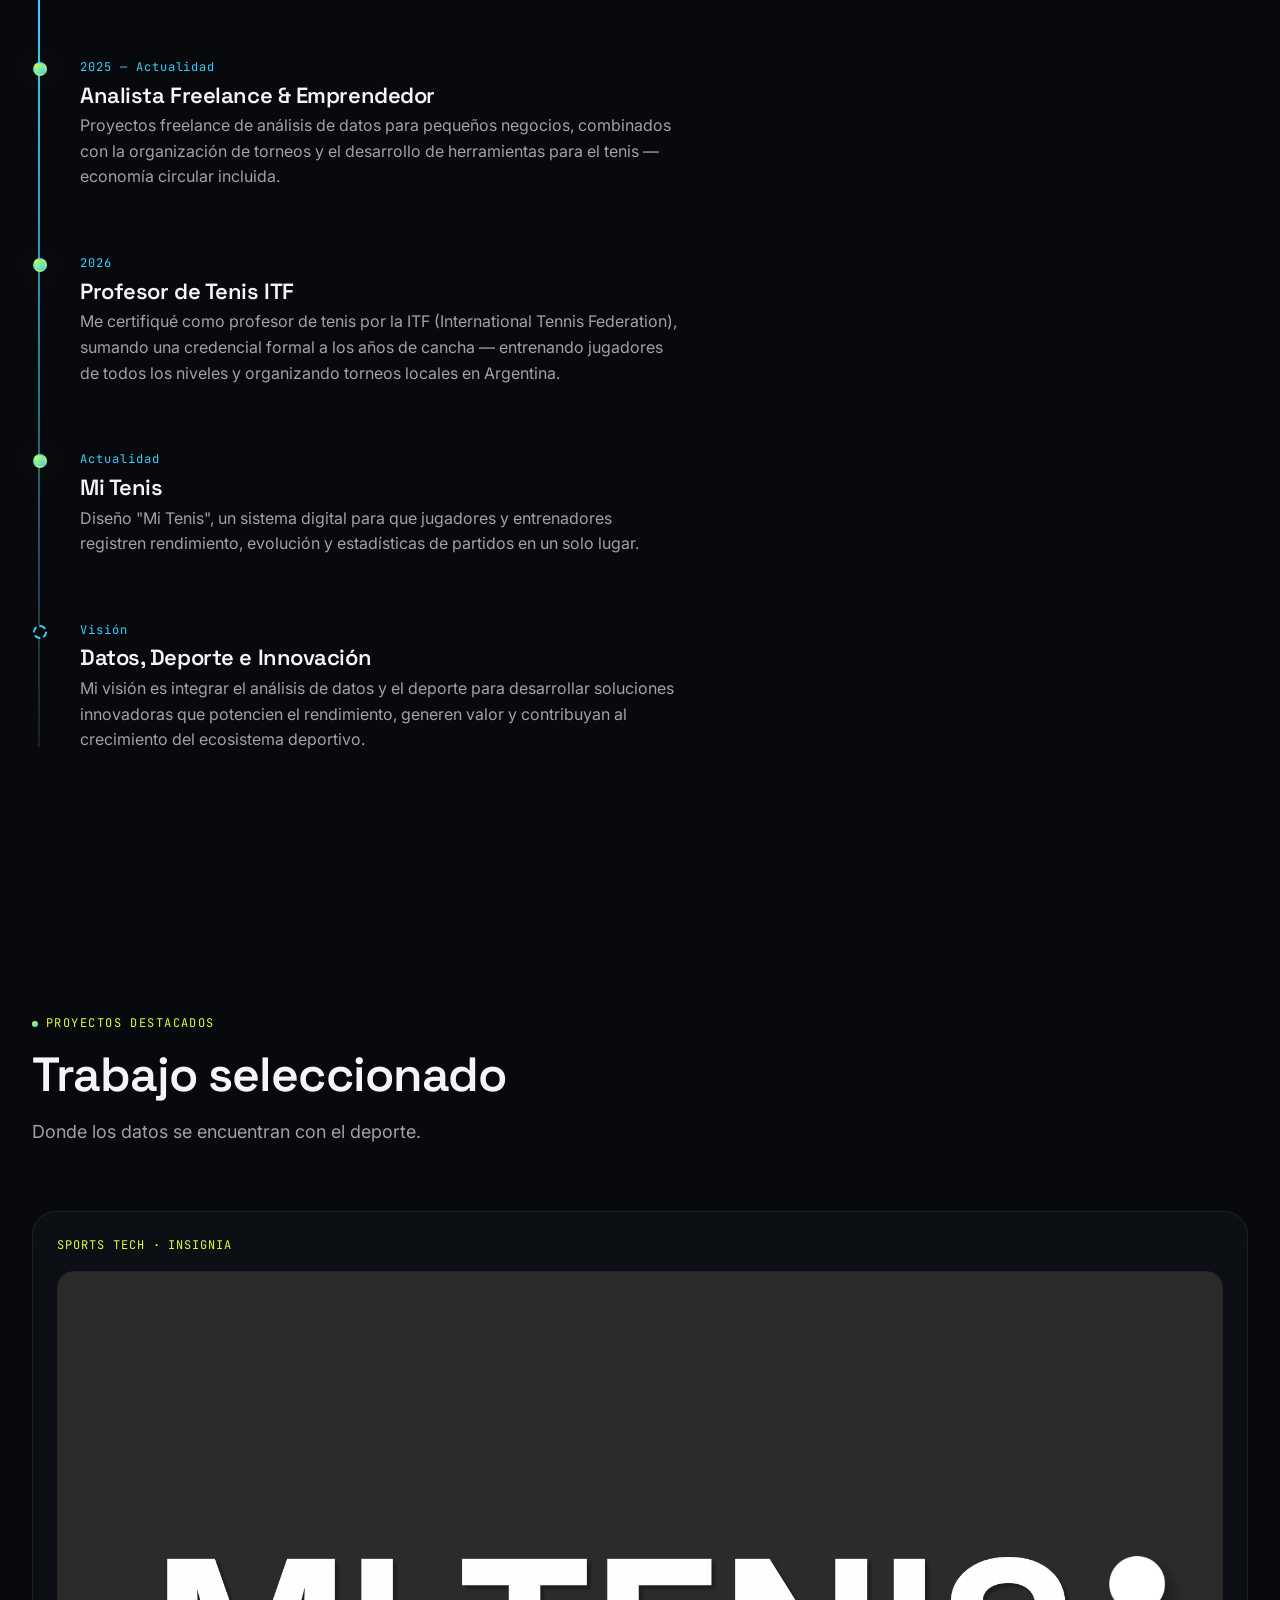
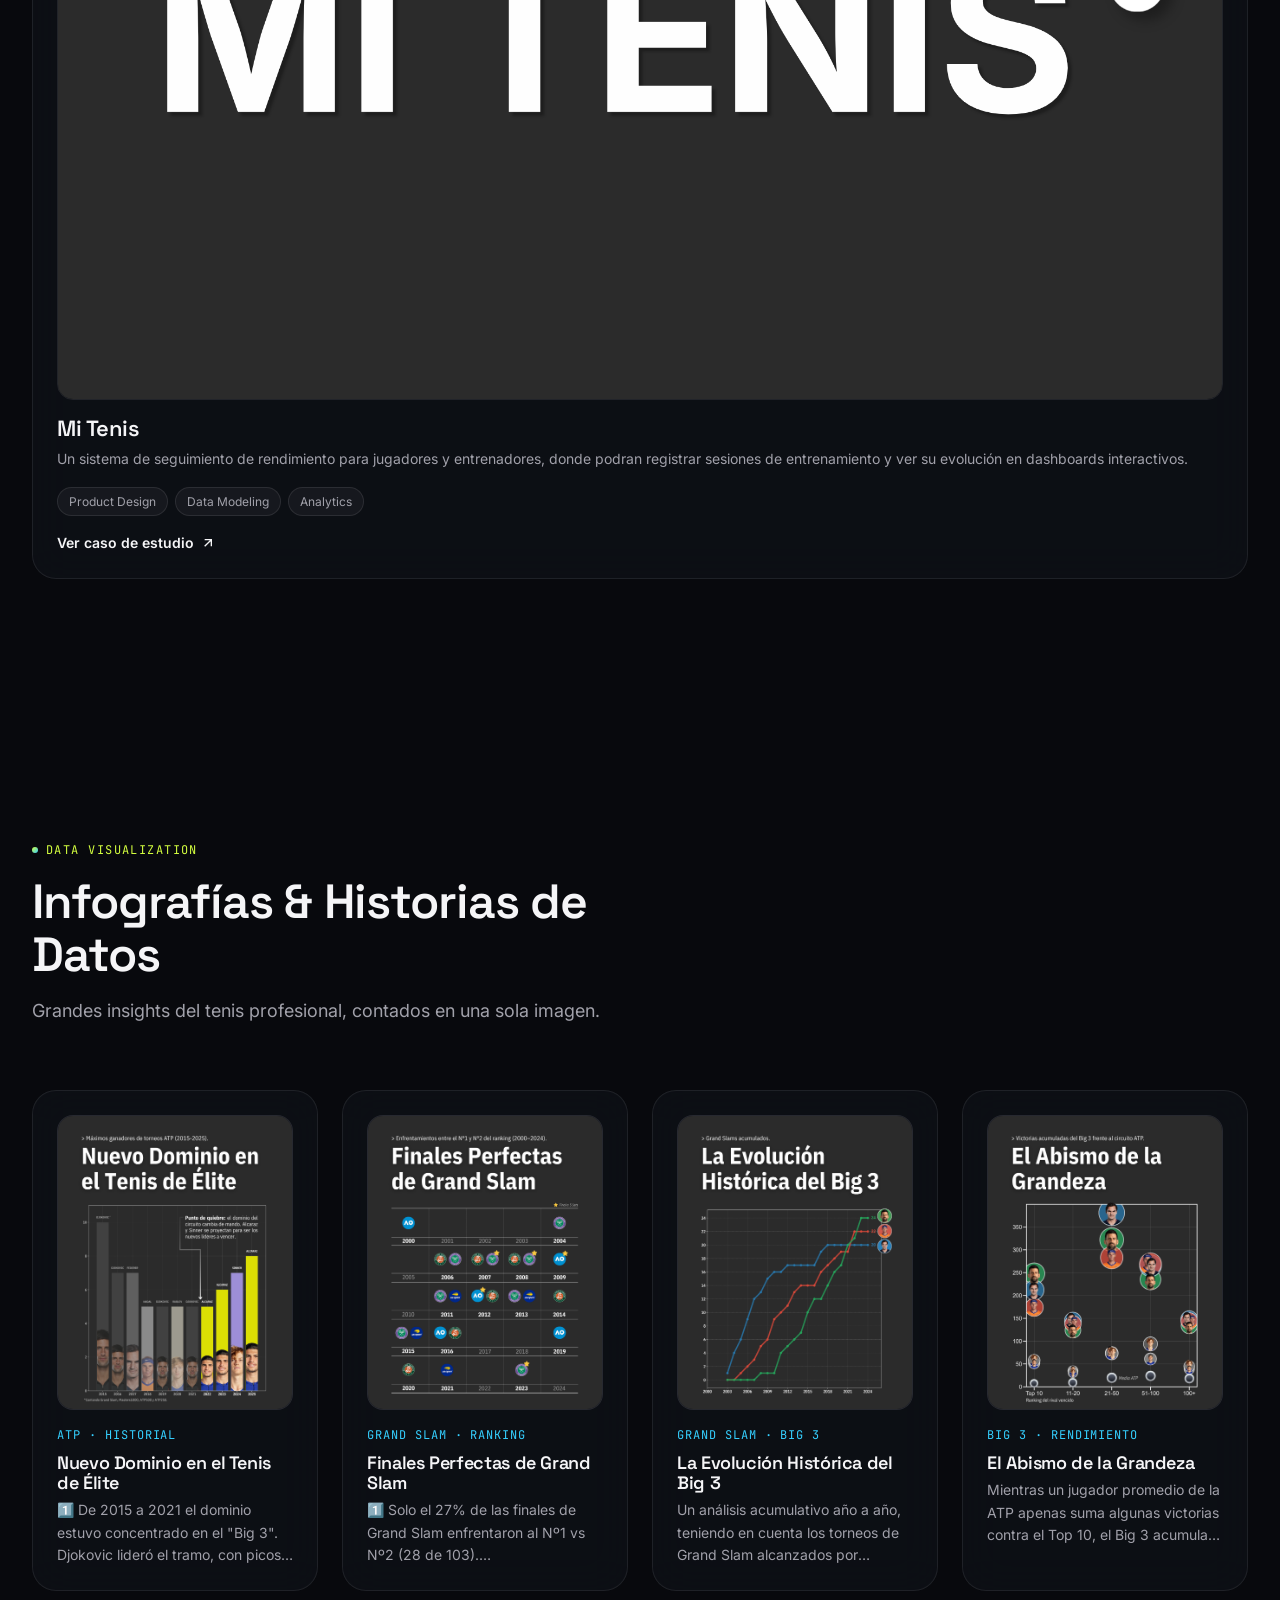
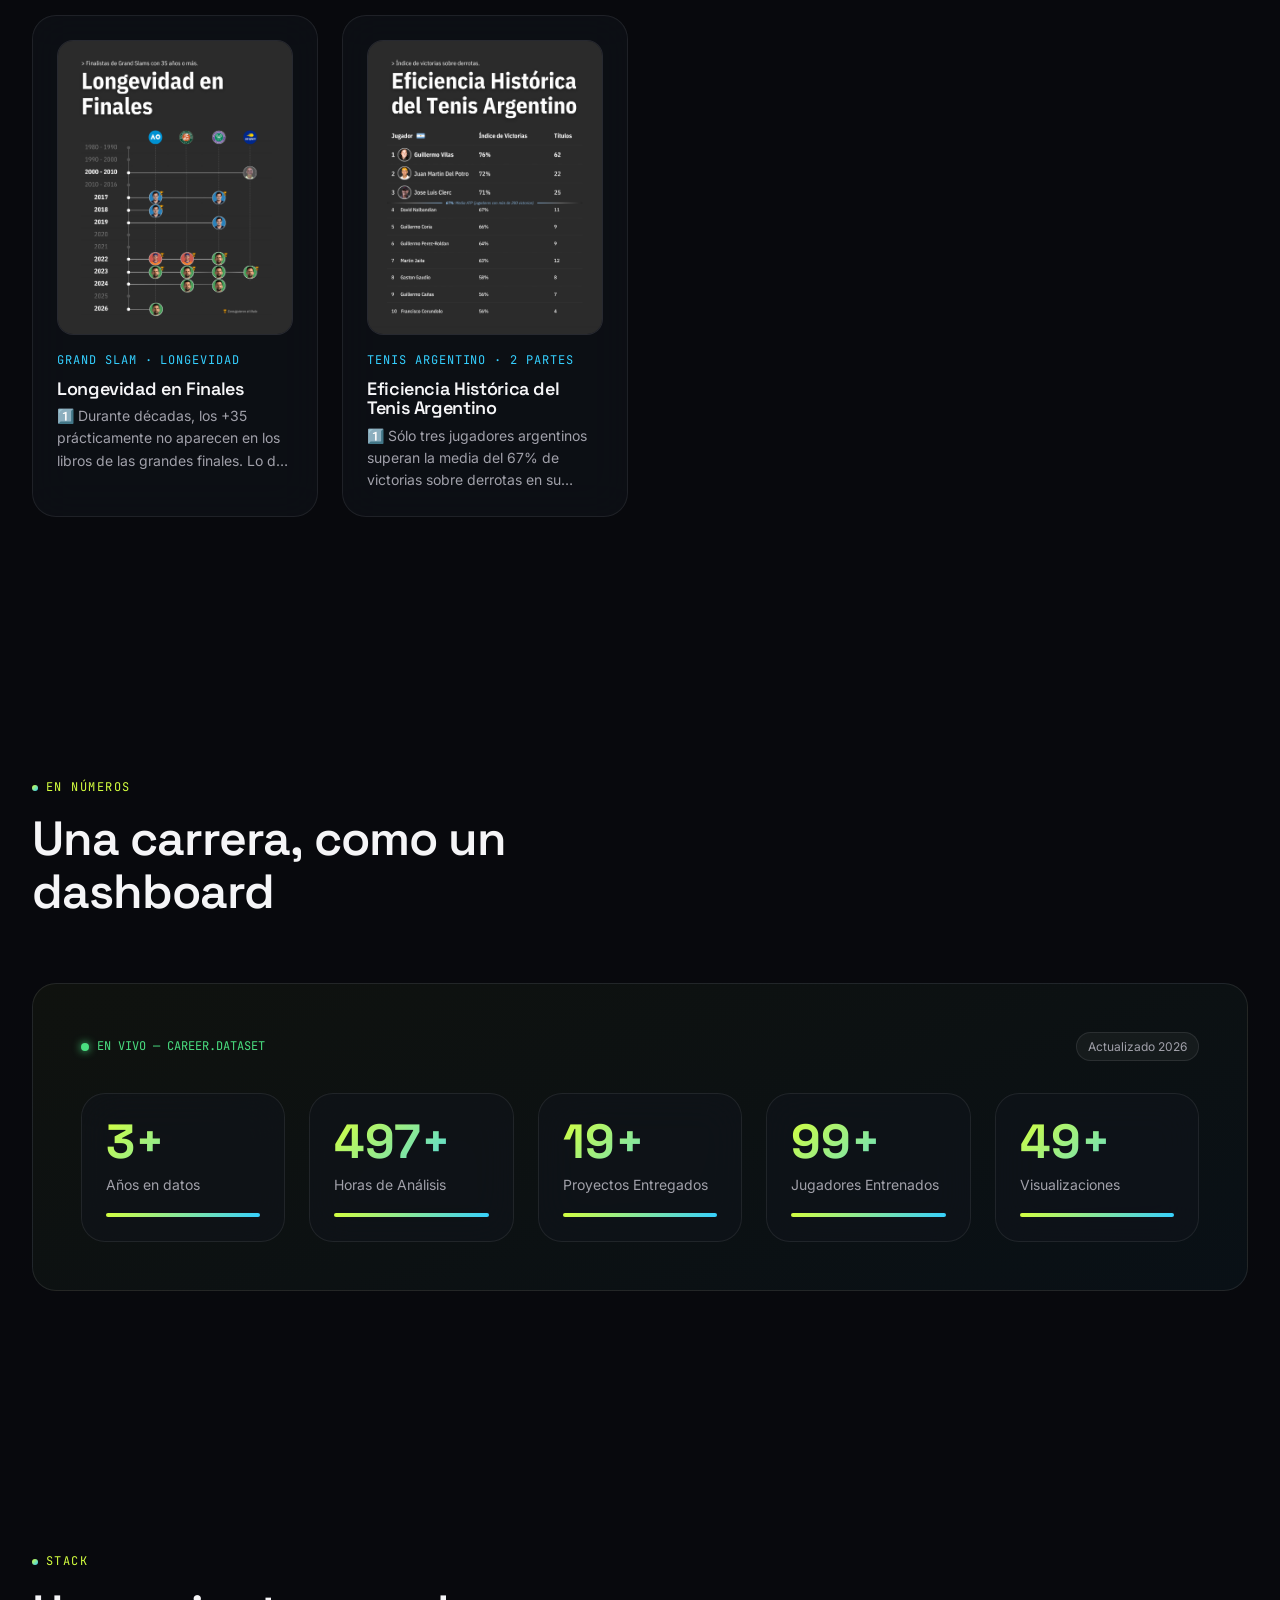
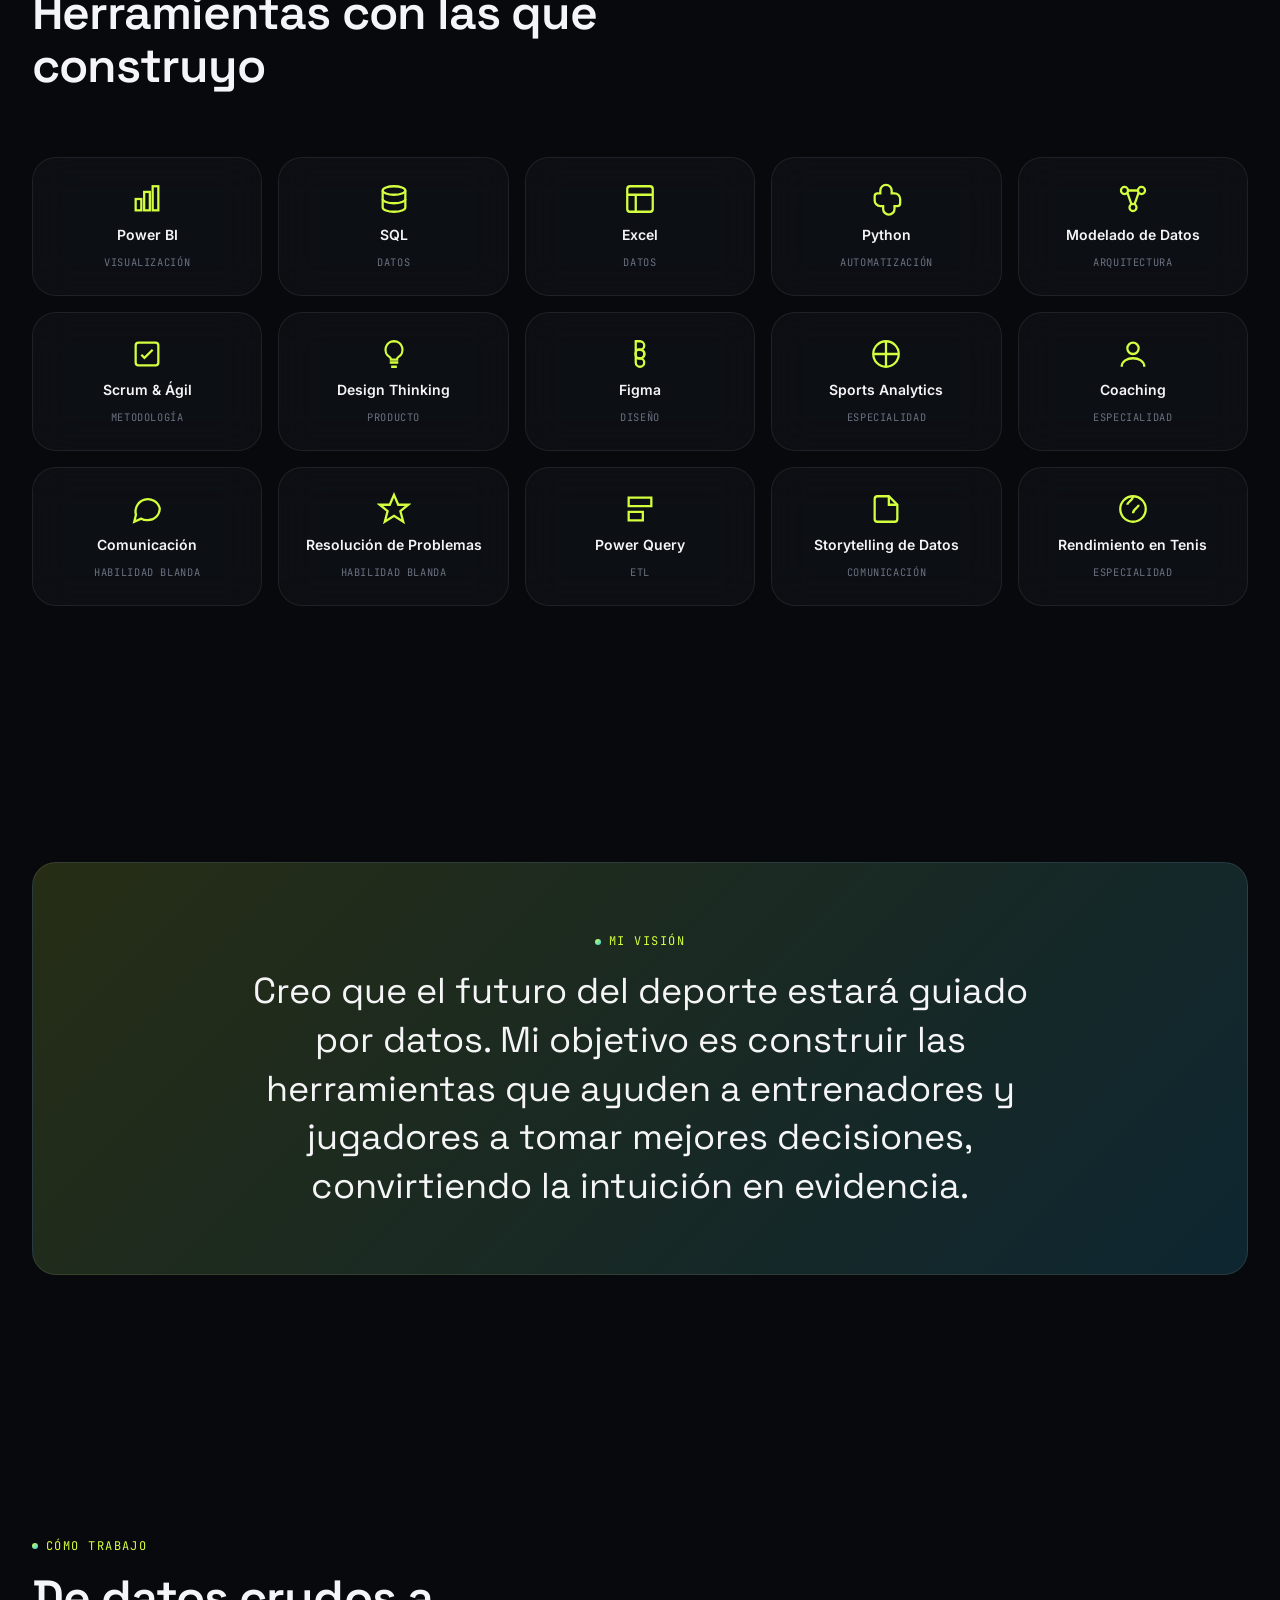
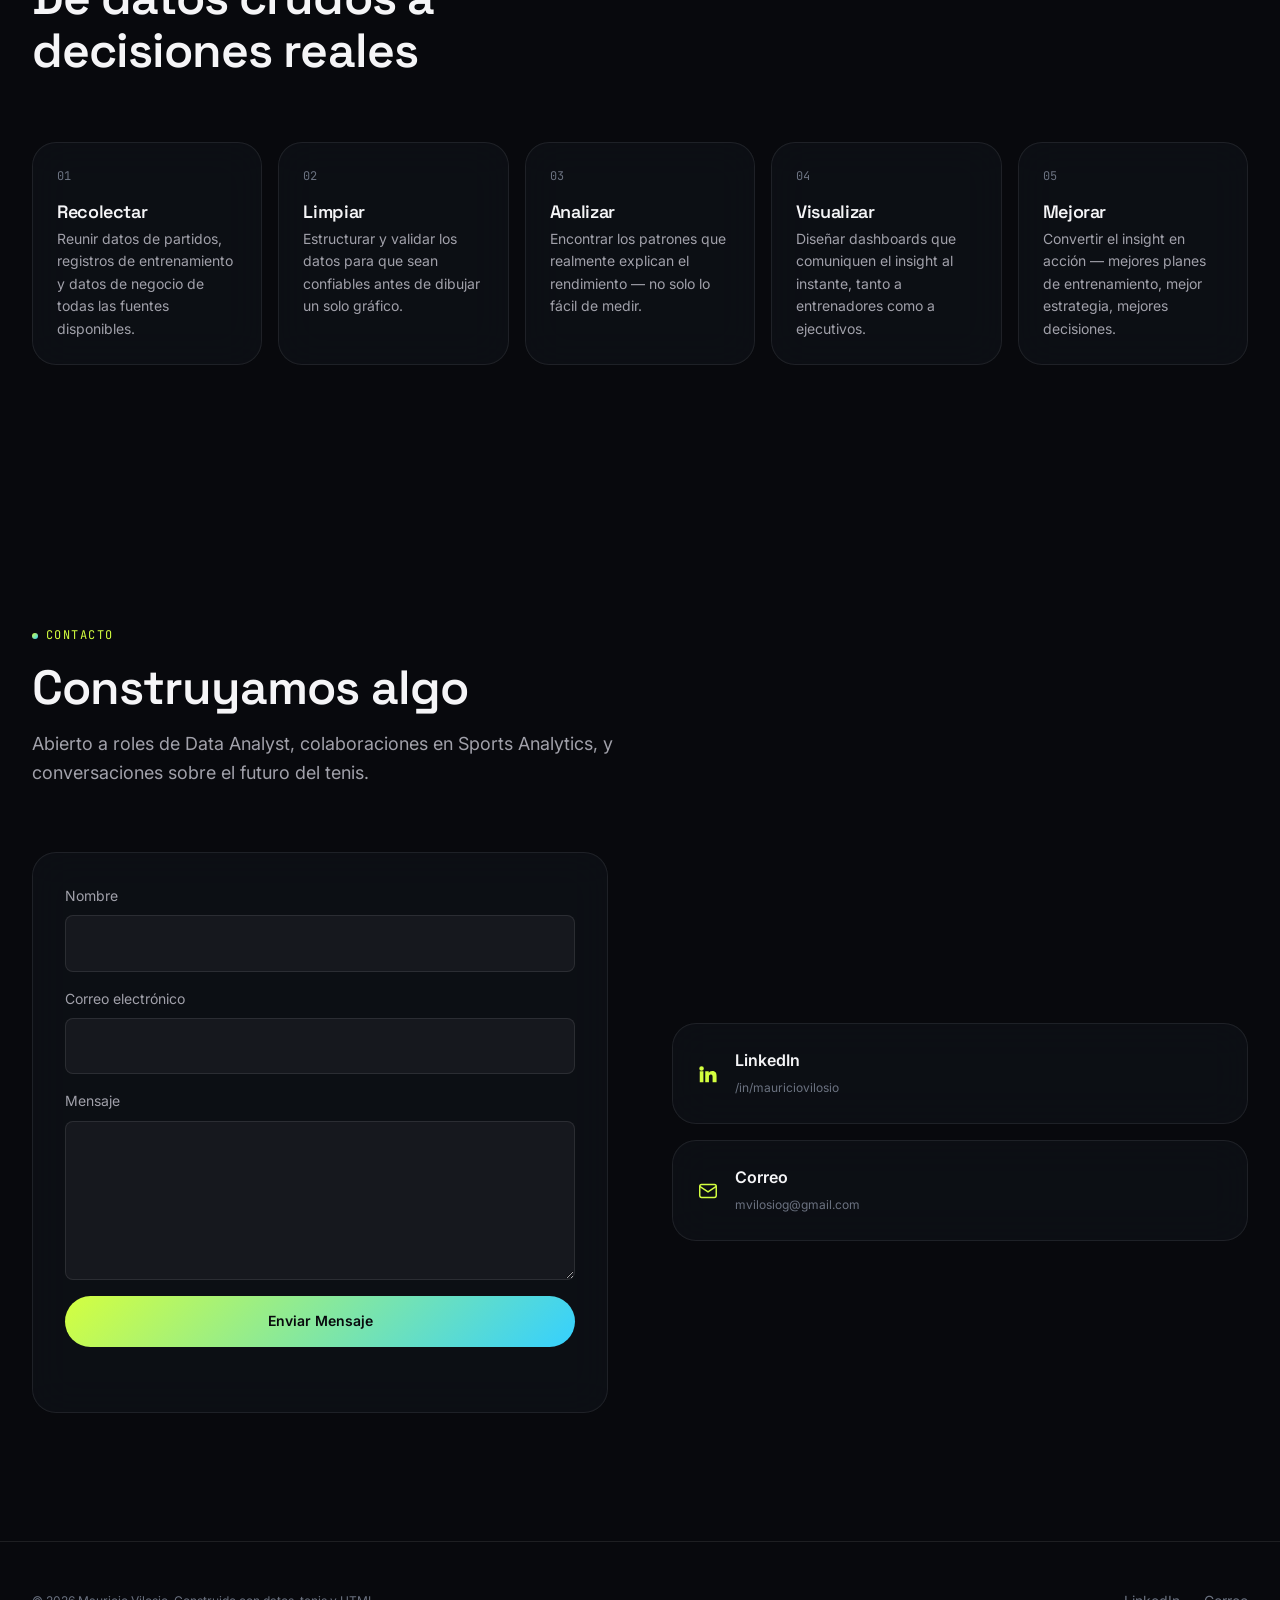
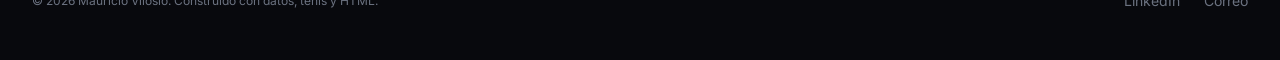
==== commit ea558ae4: "Update subtitles and descriptions in index.html" ====
--- a/index.html
+++ b/index.html
@@ -113,7 +113,6 @@
         <div class="section-header reveal">
           <p class="eyebrow" data-i18n="timeline.eyebrow">Trayectoria</p>
           <h2 class="section-title" data-i18n="timeline.title">Cómo llegué hasta acá</h2>
-          <p class="section-subtitle" data-i18n="timeline.subtitle">Ocho momentos que dieron forma a una carrera construida en la intersección entre ingeniería, datos y deporte.</p>
         </div>
 
         <div class="timeline">
@@ -161,9 +160,9 @@
           </div>
           <div class="timeline__item timeline__item--future reveal">
             <span class="timeline__dot"></span>
-            <p class="timeline__year" data-i18n="timeline.item8.year">Objetivo a 10 años</p>
-            <h3 class="timeline__title" data-i18n="timeline.item8.title">Referente en Análisis de Alto Rendimiento</h3>
-            <p class="timeline__desc" data-i18n="timeline.item8.desc">Convertirme en una autoridad reconocida en rendimiento de tenis guiado por datos.</p>
+            <p class="timeline__year" data-i18n="timeline.item8.year">Visión</p>
+            <h3 class="timeline__title" data-i18n="timeline.item8.title">Datos, Deporte e Innovación</h3>
+            <p class="timeline__desc" data-i18n="timeline.item8.desc">Mi visión es integrar el análisis de datos y el deporte para desarrollar soluciones innovadoras que potencien el rendimiento, generen valor y contribuyan al crecimiento del ecosistema deportivo.</p>
           </div>
         </div>
       </div>
@@ -175,7 +174,7 @@
         <div class="section-header reveal">
           <p class="eyebrow" data-i18n="projects.eyebrow">Proyectos Destacados</p>
           <h2 class="section-title" data-i18n="projects.title">Trabajo seleccionado</h2>
-          <p class="section-subtitle" data-i18n="projects.subtitle">Donde los datos se encuentran con el negocio, y los datos se encuentran con la cancha.</p>
+          <p class="section-subtitle" data-i18n="projects.subtitle">Donde los datos se encuentran con el deporte.</p>
         </div>
 
         <div class="projects-grid">
@@ -183,7 +182,7 @@
             <p class="project-card__tag" data-i18n="proj.mitenis.tag">Sports Tech · Insignia</p>
             <div class="project-card__media"><img src="assets/images/mitenis-cover.png?v=20260821" alt="Vista previa de Mi Tenis" loading="lazy" /></div>
             <h3 class="project-card__title">Mi Tenis</h3>
-            <p class="project-card__desc" data-i18n="proj.mitenis.desc">Un sistema de seguimiento de rendimiento para jugadores y entrenadores — registrar sesiones de entrenamiento y ver su evolución en dashboards interactivos.</p>
+            <p class="project-card__desc" data-i18n="proj.mitenis.desc">Un sistema de seguimiento de rendimiento para jugadores y entrenadores, donde podran registrar sesiones de entrenamiento y ver su evolución en dashboards interactivos.</p>
             <div class="project-card__stack"><span class="chip">Product Design</span><span class="chip">Data Modeling</span><span class="chip">Analytics</span></div>
             <span class="project-card__link" data-i18n="projects.viewCase">Ver caso de estudio <svg viewBox="0 0 24 24" fill="none" stroke="currentColor" stroke-width="2"><path d="M7 17 17 7M7 7h10v10"/></svg></span>
           </a>
@@ -291,7 +290,6 @@
         <div class="section-header reveal">
           <p class="eyebrow" data-i18n="skills.eyebrow">Stack</p>
           <h2 class="section-title" data-i18n="skills.title">Herramientas con las que construyo</h2>
-          <p class="section-subtitle" data-i18n="skills.subtitle">El mismo rigor, aplicado a planillas y a patrones de saque y volea.</p>
         </div>
 
         <div class="skills-grid">
